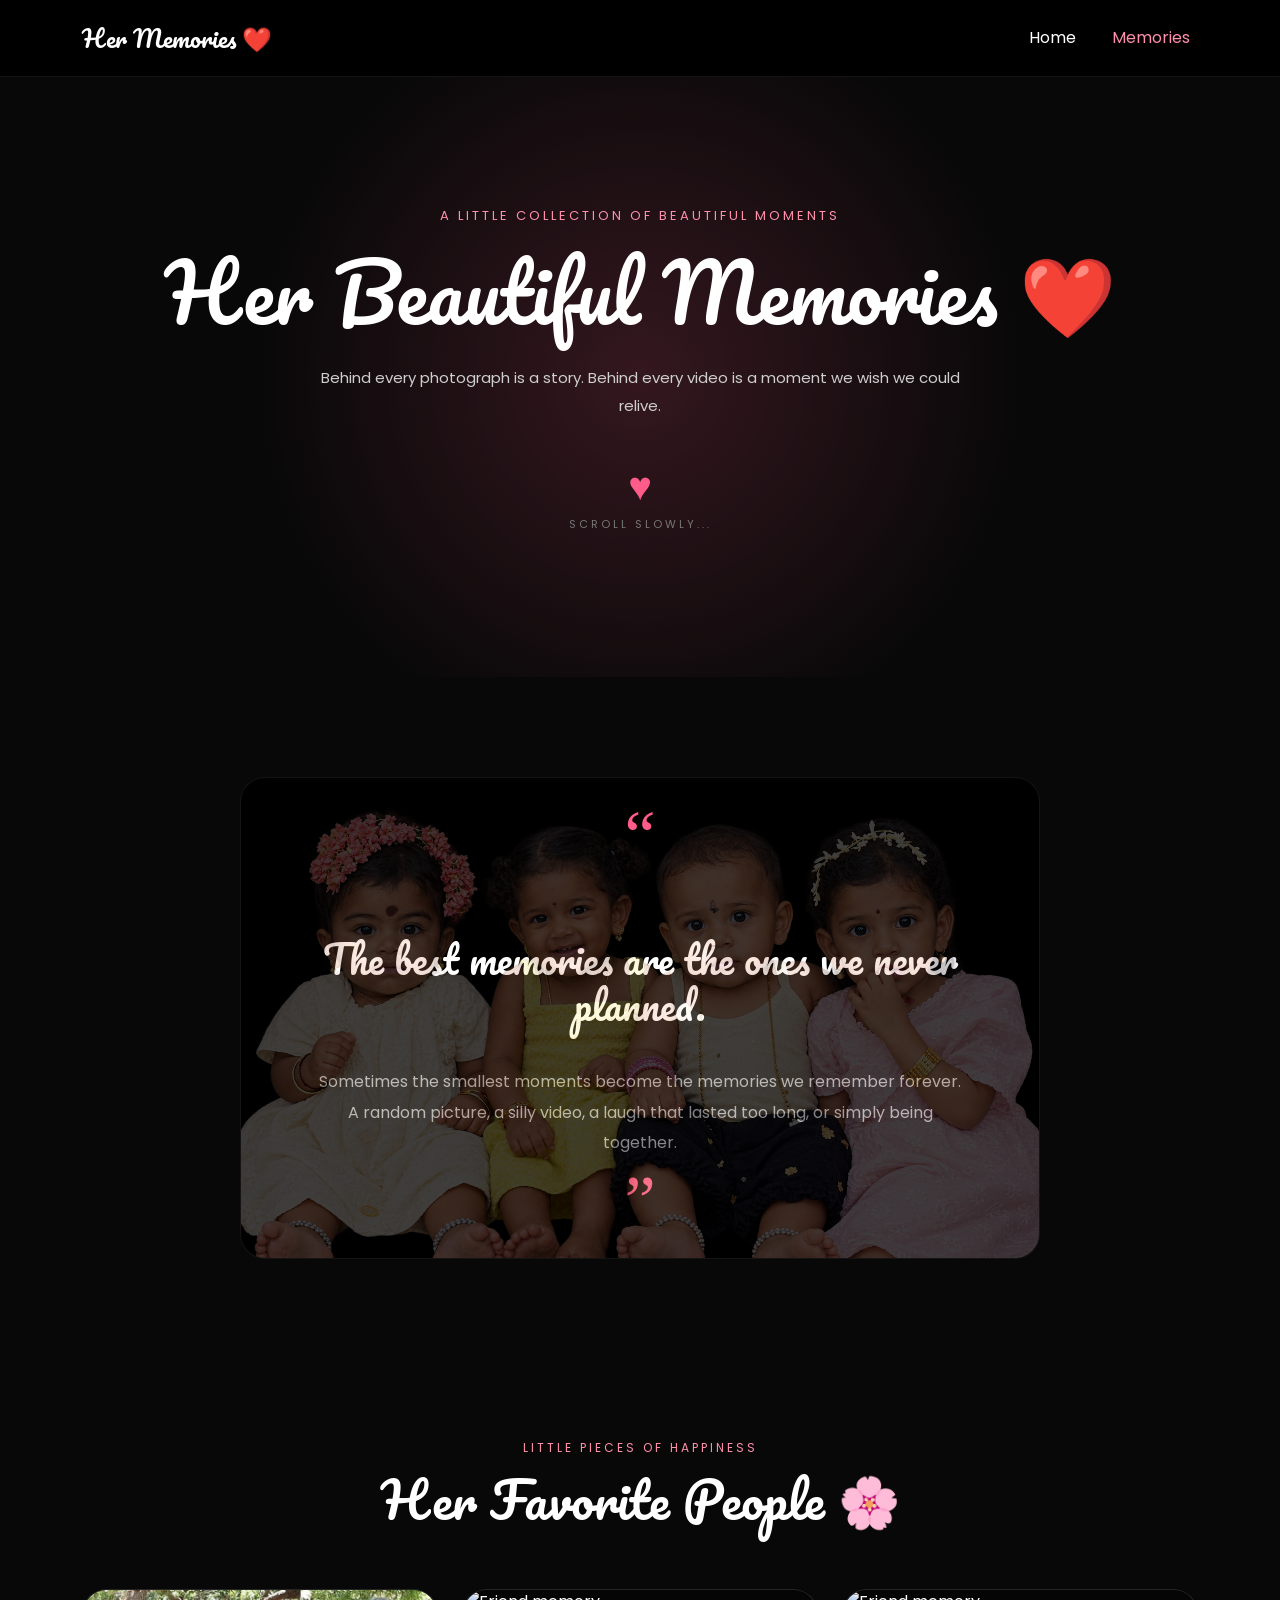
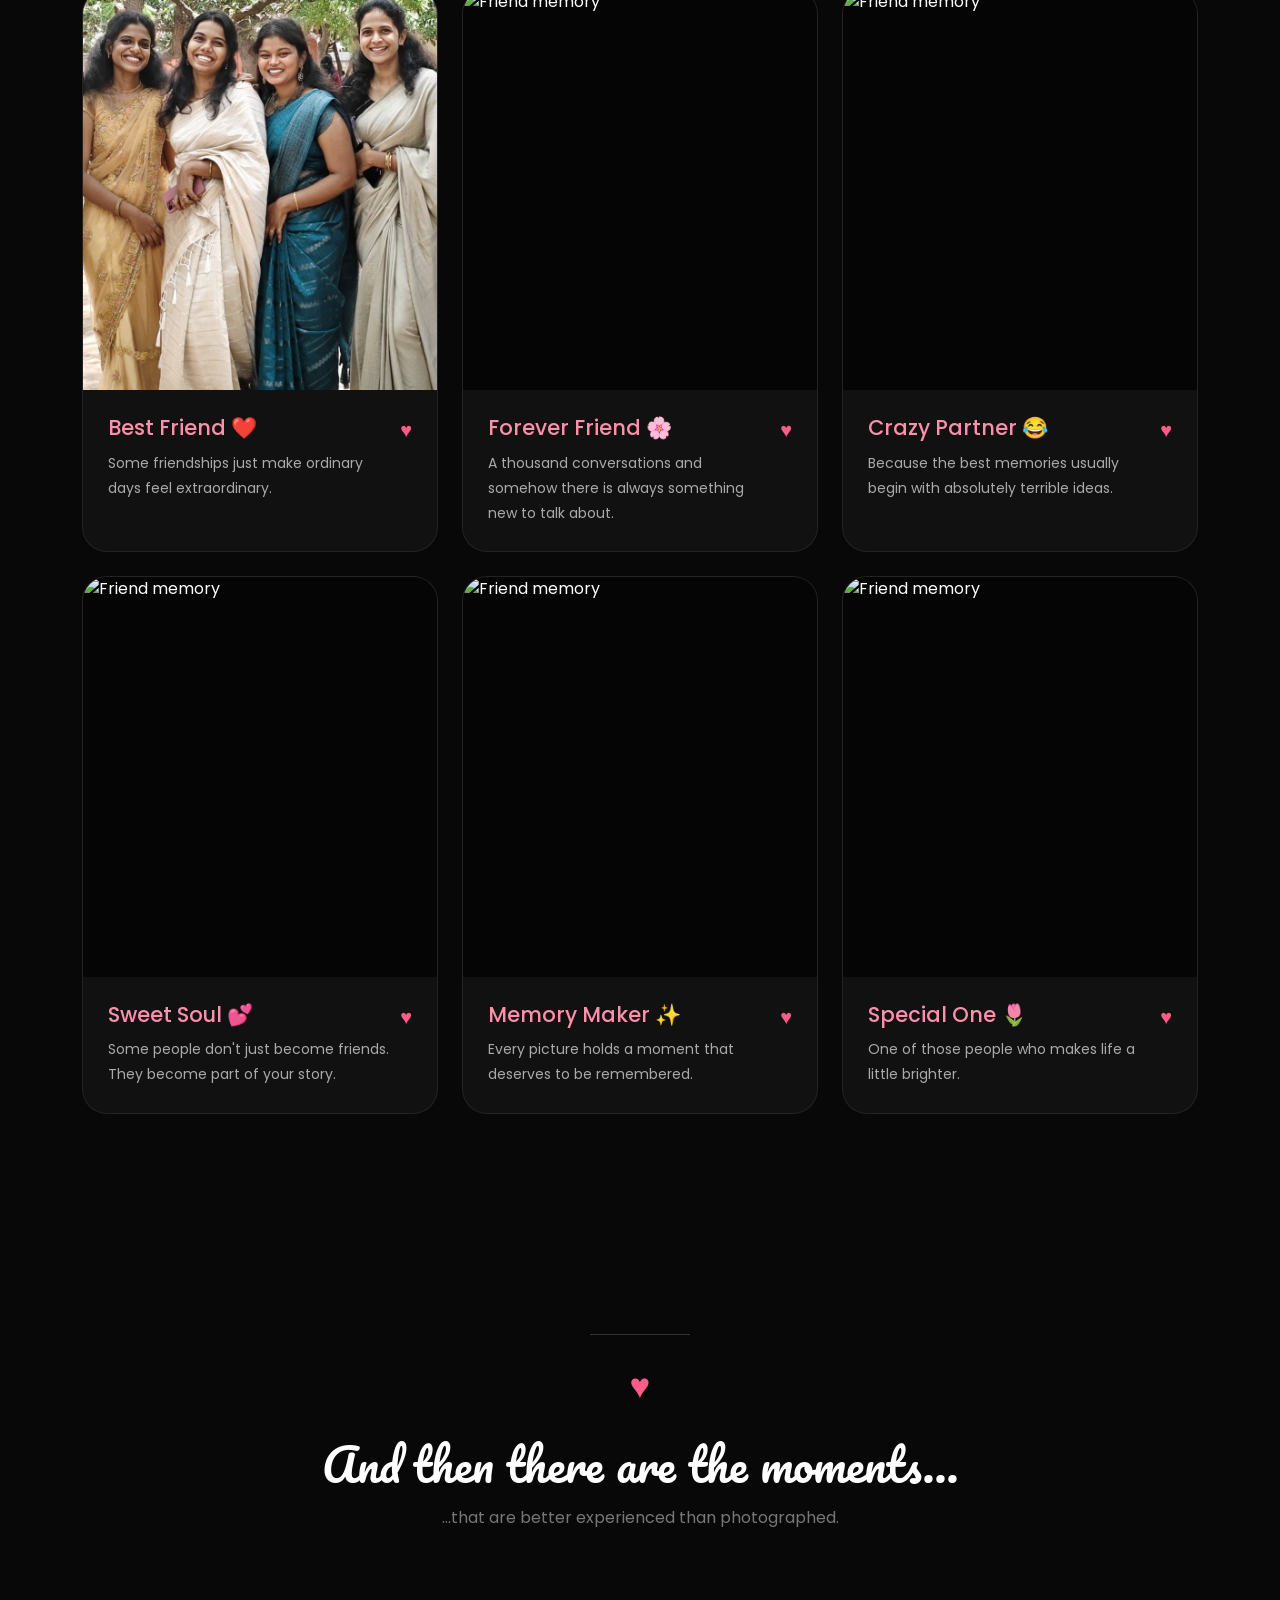
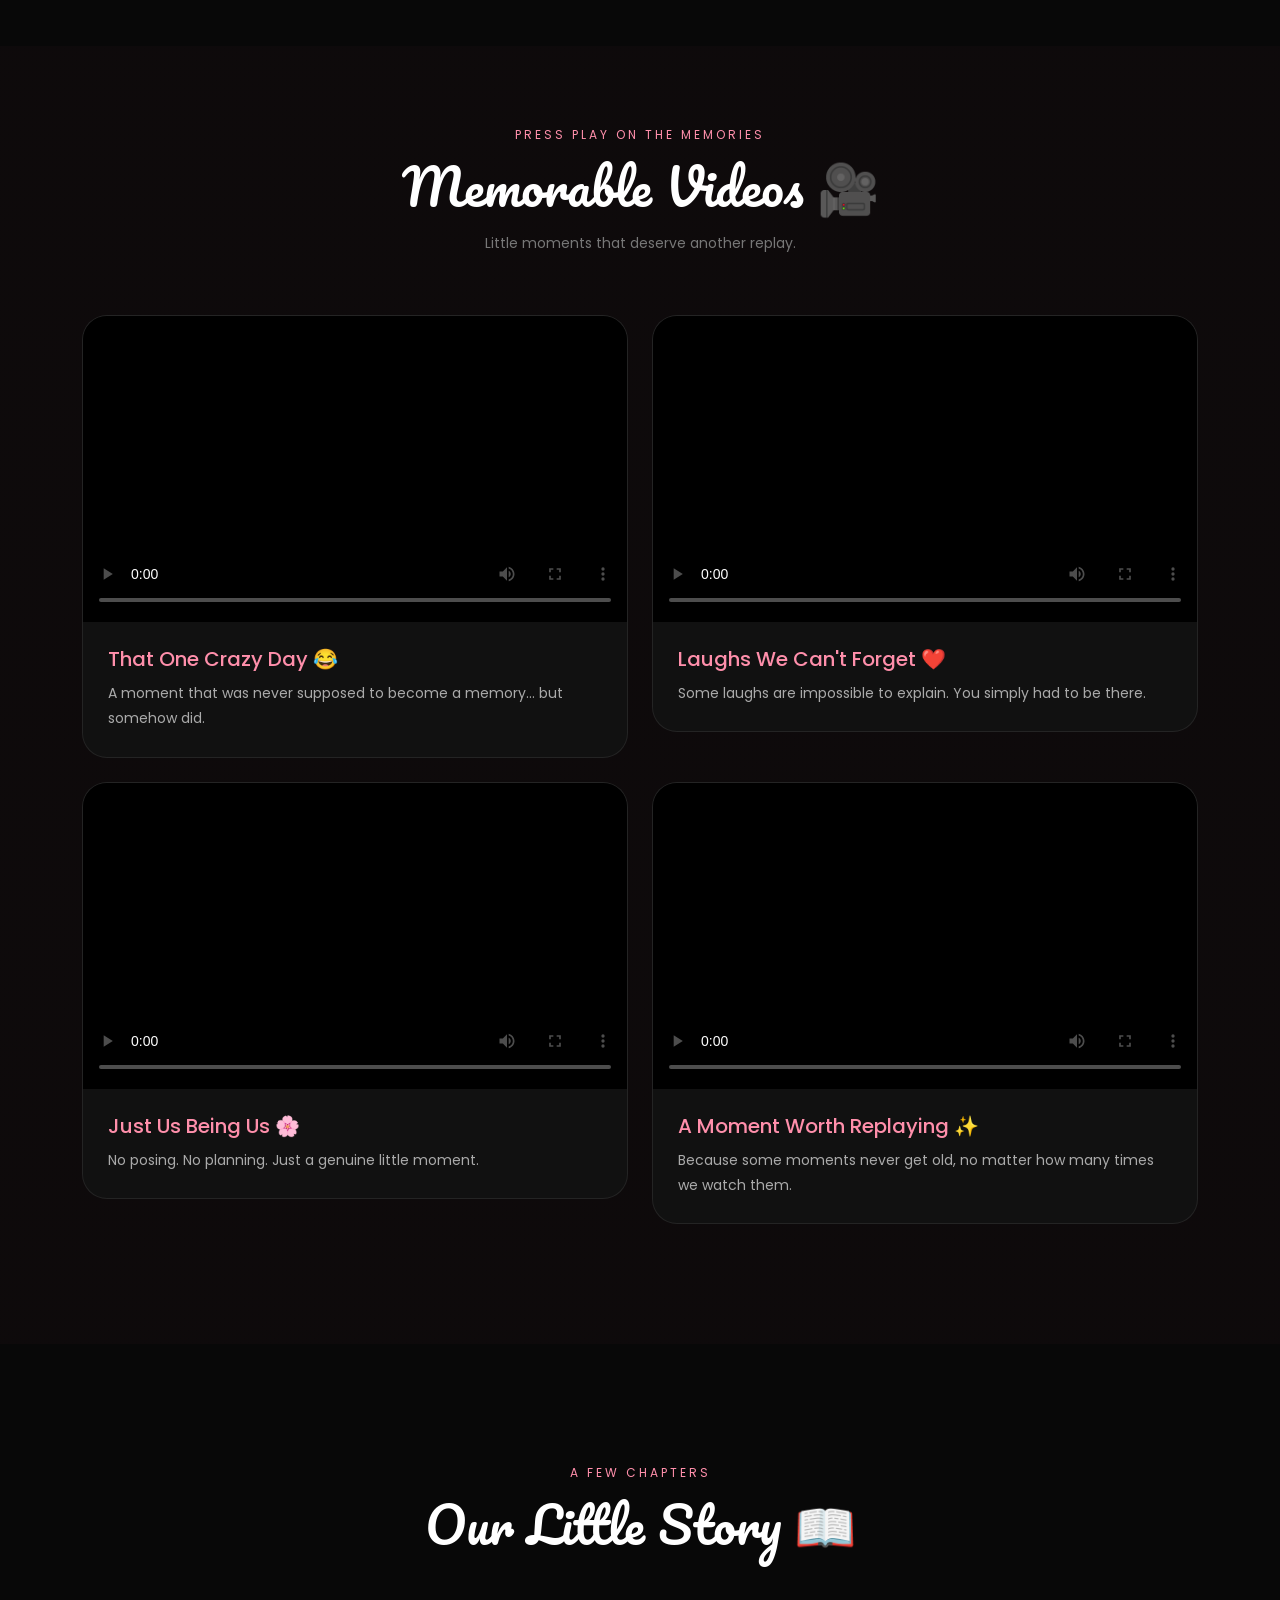
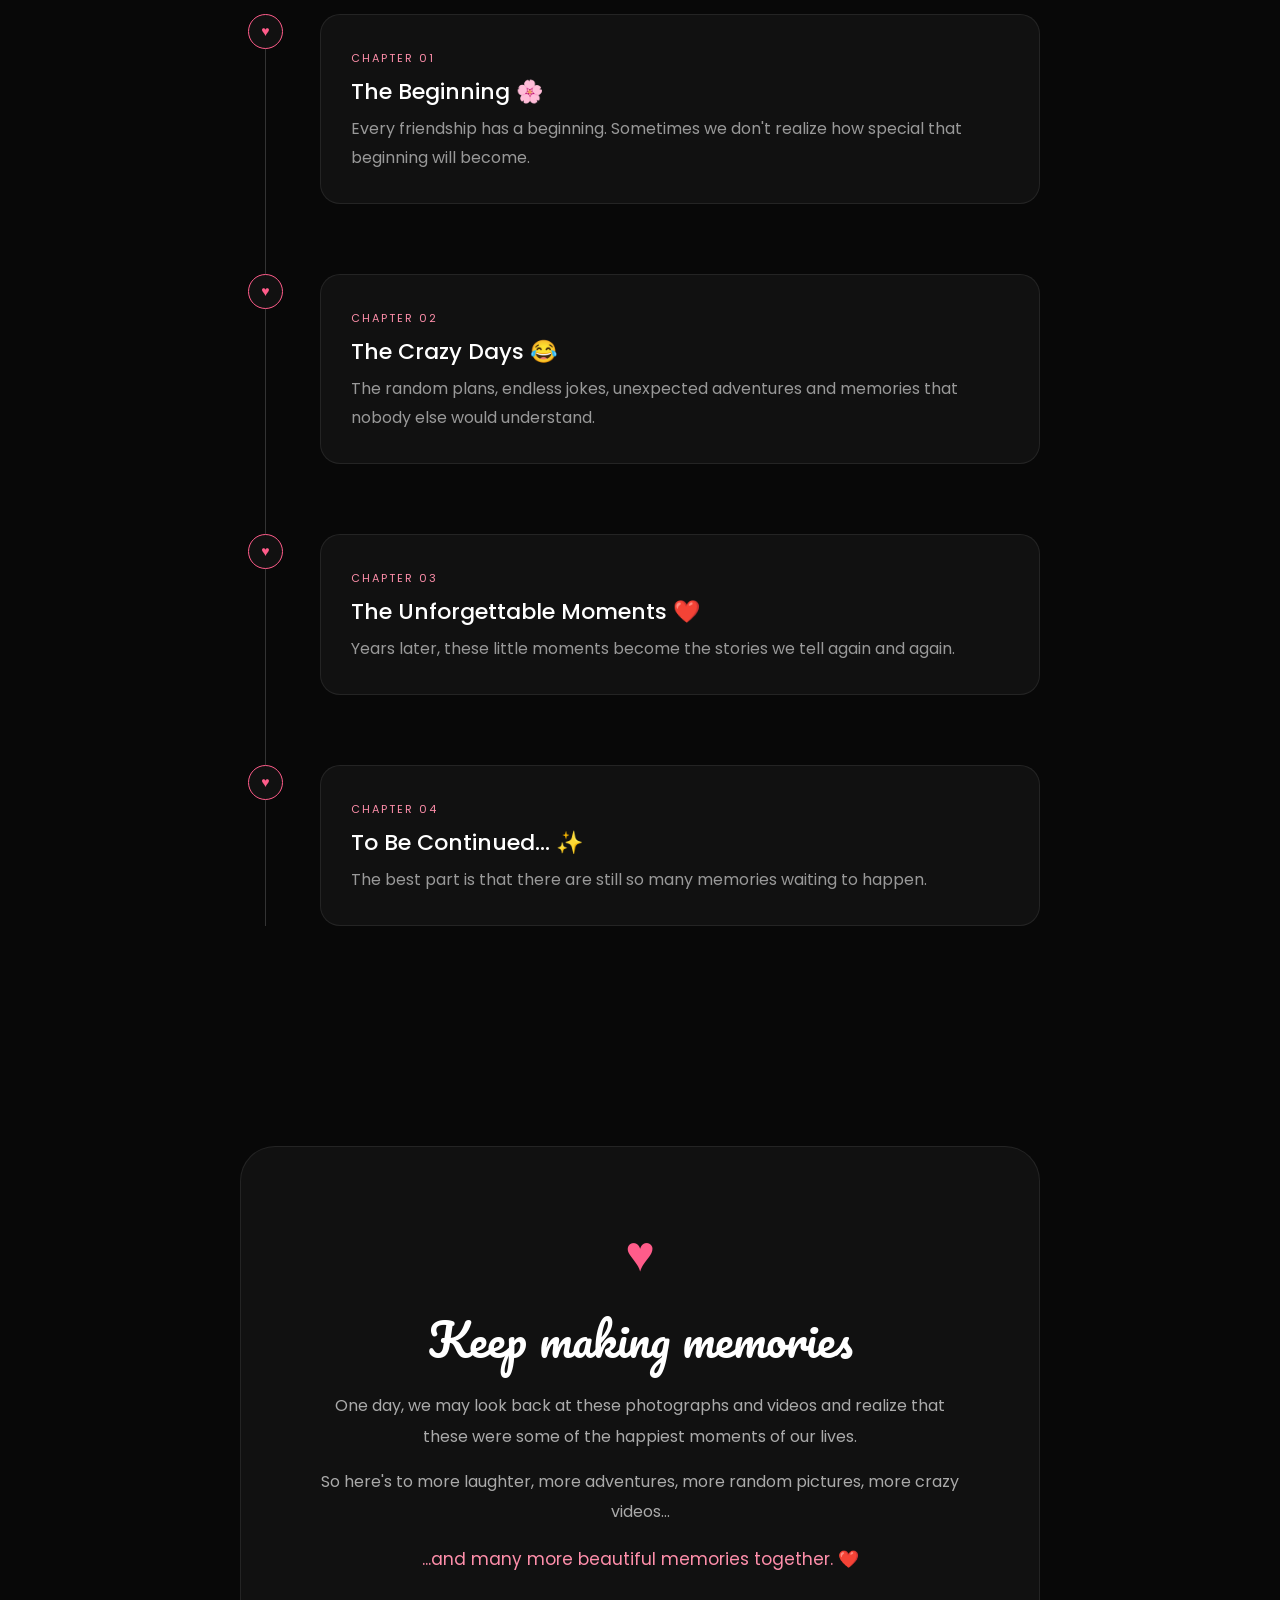
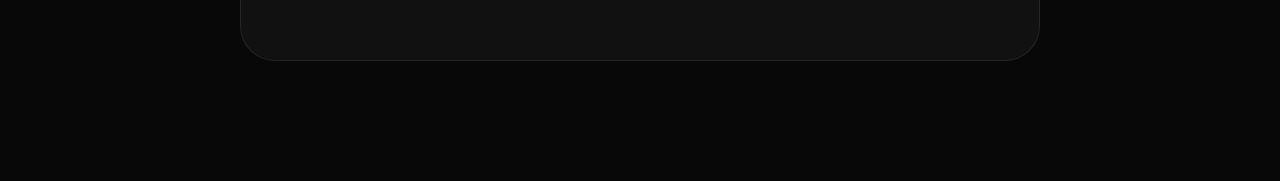
==== friends.html @ 84b42c7e "Initial commit" ====
<!doctype html>
<html lang="en">
  <head>
    <meta charset="UTF-8" />
    <meta name="viewport" content="width=device-width, initial-scale=1.0" />

    <title>Her Memories ❤️</title>

    <!-- Bootstrap -->
    <link
      href="https://cdn.jsdelivr.net/npm/bootstrap@5.3.3/dist/css/bootstrap.min.css"
      rel="stylesheet"
    />

    <!-- Google Fonts -->
    <link
      href="https://fonts.googleapis.com/css2?family=Pacifico&family=Poppins:wght@300;400;500;600&display=swap"
      rel="stylesheet"
    />

    <link rel="stylesheet" href="friends.css" />
  </head>

  <body>

    <!-- ================= NAVBAR ================= -->

    <nav class="navbar navbar-expand-lg navbar-dark custom-navbar">

      <div class="container">

        <a class="navbar-brand" href="index.html">
          Her Memories ❤️
        </a>

        <button
          class="navbar-toggler"
          type="button"
          data-bs-toggle="collapse"
          data-bs-target="#navbarMenu"
        >
          <span class="navbar-toggler-icon"></span>
        </button>

        <div class="collapse navbar-collapse" id="navbarMenu">

          <ul class="navbar-nav ms-auto">

            <li class="nav-item">
              <a class="nav-link" href="index.html">
                Home
              </a>
            </li>

            <li class="nav-item">
              <a class="nav-link active" href="friends.html">
                Memories
              </a>
            </li>

          </ul>

        </div>

      </div>

    </nav>


    <!-- ================= HERO ================= -->

    <section class="memory-hero">

      <div class="container text-center">

        <p class="small-title">
          A little collection of beautiful moments
        </p>

        <h1>
          Her Beautiful Memories ❤️
        </h1>

        <p class="hero-text">
          Behind every photograph is a story.
          Behind every video is a moment we wish we could relive.
        </p>

        <div class="scroll-heart">
          ♥
        </div>

        <p class="scroll-text">
          Scroll slowly...
        </p>

      </div>

    </section>


    <!-- ================= INTRO ================= -->

    <section class="memory-intro">

      <div class="container">

        <div class="intro-box reveal">

          <span class="quote-mark">“</span>

          <h2 style="margin-top: 70px;">
            The best memories are the ones we never planned.
          </h2>

          <p>
            Sometimes the smallest moments become the memories
            we remember forever. A random picture, a silly video,
            a laugh that lasted too long, or simply being together.
          </p>

          <span class="quote-mark quote-end">”</span>

        </div>

      </div>

    </section>


    <!-- ================= PHOTO MEMORIES ================= -->

    <section class="friends-section">

      <div class="container">

        <div class="section-heading reveal">

          <p>Little pieces of happiness</p>

          <h2>
            Her Favorite People 🌸
          </h2>

        </div>


        <div class="row g-4 justify-content-center">


          <!-- PHOTO 1 -->

          <div class="col-12 col-sm-6 col-lg-4">

            <div class="friend-card reveal">

              <div class="image-container">

                <img
                  src="images/WhatsApp Image 2026-09-13 at 6.33.53 PM.jpeg"
                  alt="Friend memory"
                  class="friend-image"
                  loading="lazy"
                />

                <div class="image-overlay">

                  <button
                    class="view-btn"
                    onclick="openImage(
                      'images/friend1.jpg',
                      'A Beautiful Memory ❤️'
                    )"
                  >
                    View Memory
                  </button>

                </div>

              </div>

              <div class="friend-info">

                <h3>Best Friend ❤️</h3>

                <p>
                  Some friendships just make ordinary days
                  feel extraordinary.
                </p>

                <span class="friend-heart">♥</span>

              </div>

            </div>

          </div>


          <!-- PHOTO 2 -->

          <div class="col-12 col-sm-6 col-lg-4">

            <div class="friend-card reveal">

              <div class="image-container">

                <img
                  src="images/friend2.jpg"
                  alt="Friend memory"
                  class="friend-image"
                  loading="lazy"
                />

                <div class="image-overlay">

                  <button
                    class="view-btn"
                    onclick="openImage(
                      'images/friend2.jpg',
                      'Forever Friends 🌸'
                    )"
                  >
                    View Memory
                  </button>

                </div>

              </div>

              <div class="friend-info">

                <h3>Forever Friend 🌸</h3>

                <p>
                  A thousand conversations and somehow
                  there is always something new to talk about.
                </p>

                <span class="friend-heart">♥</span>

              </div>

            </div>

          </div>


          <!-- PHOTO 3 -->

          <div class="col-12 col-sm-6 col-lg-4">

            <div class="friend-card reveal">

              <div class="image-container">

                <img
                  src="images/friend3.jpg"
                  alt="Friend memory"
                  class="friend-image"
                  loading="lazy"
                />

                <div class="image-overlay">

                  <button
                    class="view-btn"
                    onclick="openImage(
                      'images/friend3.jpg',
                      'Crazy Memories 😂'
                    )"
                  >
                    View Memory
                  </button>

                </div>

              </div>

              <div class="friend-info">

                <h3>Crazy Partner 😂</h3>

                <p>
                  Because the best memories usually begin
                  with absolutely terrible ideas.
                </p>

                <span class="friend-heart">♥</span>

              </div>

            </div>

          </div>


          <!-- PHOTO 4 -->

          <div class="col-12 col-sm-6 col-lg-4">

            <div class="friend-card reveal">

              <div class="image-container">

                <img
                  src="images/friend4.jpg"
                  alt="Friend memory"
                  class="friend-image"
                  loading="lazy"
                />

                <div class="image-overlay">

                  <button
                    class="view-btn"
                    onclick="openImage(
                      'images/friend4.jpg',
                      'Sweet Memory 💕'
                    )"
                  >
                    View Memory
                  </button>

                </div>

              </div>

              <div class="friend-info">

                <h3>Sweet Soul 💕</h3>

                <p>
                  Some people don't just become friends.
                  They become part of your story.
                </p>

                <span class="friend-heart">♥</span>

              </div>

            </div>

          </div>


          <!-- PHOTO 5 -->

          <div class="col-12 col-sm-6 col-lg-4">

            <div class="friend-card reveal">

              <div class="image-container">

                <img
                  src="images/friend5.jpg"
                  alt="Friend memory"
                  class="friend-image"
                  loading="lazy"
                />

                <div class="image-overlay">

                  <button
                    class="view-btn"
                    onclick="openImage(
                      'images/friend5.jpg',
                      'Beautiful Moment ✨'
                    )"
                  >
                    View Memory
                  </button>

                </div>

              </div>

              <div class="friend-info">

                <h3>Memory Maker ✨</h3>

                <p>
                  Every picture holds a moment that deserves
                  to be remembered.
                </p>

                <span class="friend-heart">♥</span>

              </div>

            </div>

          </div>


          <!-- PHOTO 6 -->

          <div class="col-12 col-sm-6 col-lg-4">

            <div class="friend-card reveal">

              <div class="image-container">

                <img
                  src="images/friend6.jpg"
                  alt="Friend memory"
                  class="friend-image"
                  loading="lazy"
                />

                <div class="image-overlay">

                  <button
                    class="view-btn"
                    onclick="openImage(
                      'images/friend6.jpg',
                      'Special Memory 🌷'
                    )"
                  >
                    View Memory
                  </button>

                </div>

              </div>

              <div class="friend-info">

                <h3>Special One 🌷</h3>

                <p>
                  One of those people who makes life
                  a little brighter.
                </p>

                <span class="friend-heart">♥</span>

              </div>

            </div>

          </div>

        </div>

      </div>

    </section>


    <!-- ================= MEMORY DIVIDER ================= -->

    <section class="memory-divider">

      <div class="container text-center reveal">

        <div class="divider-line"></div>

        <div class="divider-heart">
          ♥
        </div>

        <h2>
          And then there are the moments...
        </h2>

        <p>
          ...that are better experienced than photographed.
        </p>

      </div>

    </section>


    <!-- ================= VIDEOS ================= -->

    <section class="videos-section">

      <div class="container">

        <div class="section-heading reveal">

          <p>Press play on the memories</p>

          <h2>
            Memorable Videos 🎥
          </h2>

          <span>
            Little moments that deserve another replay.
          </span>

        </div>


        <div class="row g-4">


          <!-- VIDEO 1 -->

          <div class="col-12 col-md-6">

            <div class="video-card reveal">

              <div class="video-wrapper">

                <video
                  class="memory-video"
                  controls
                  preload="none"
                  playsinline
                  poster="images/friend1.jpg"
                >
                  <source
                    src="videos/memory1.mp4"
                    type="video/mp4"
                  >

                  Your browser does not support video.
                </video>

              </div>

              <div class="video-info">

                <h3>
                  That One Crazy Day 😂
                </h3>

                <p>
                  A moment that was never supposed to become
                  a memory... but somehow did.
                </p>

              </div>

            </div>

          </div>


          <!-- VIDEO 2 -->

          <div class="col-12 col-md-6">

            <div class="video-card reveal">

              <div class="video-wrapper">

                <video
                  class="memory-video"
                  controls
                  preload="none"
                  playsinline
                  poster="images/friend2.jpg"
                >
                  <source
                    src="videos/memory2.mp4"
                    type="video/mp4"
                  >

                  Your browser does not support video.
                </video>

              </div>

              <div class="video-info">

                <h3>
                  Laughs We Can't Forget ❤️
                </h3>

                <p>
                  Some laughs are impossible to explain.
                  You simply had to be there.
                </p>

              </div>

            </div>

          </div>


          <!-- VIDEO 3 -->

          <div class="col-12 col-md-6">

            <div class="video-card reveal">

              <div class="video-wrapper">

                <video
                  class="memory-video"
                  controls
                  preload="none"
                  playsinline
                  poster="images/friend3.jpg"
                >
                  <source
                    src="videos/memory3.mp4"
                    type="video/mp4"
                  >

                  Your browser does not support video.
                </video>

              </div>

              <div class="video-info">

                <h3>
                  Just Us Being Us 🌸
                </h3>

                <p>
                  No posing. No planning.
                  Just a genuine little moment.
                </p>

              </div>

            </div>

          </div>


          <!-- VIDEO 4 -->

          <div class="col-12 col-md-6">

            <div class="video-card reveal">

              <div class="video-wrapper">

                <video
                  class="memory-video"
                  controls
                  preload="none"
                  playsinline
                  poster="images/friend4.jpg"
                >
                  <source
                    src="videos/memory4.mp4"
                    type="video/mp4"
                  >

                  Your browser does not support video.
                </video>

              </div>

              <div class="video-info">

                <h3>
                  A Moment Worth Replaying ✨
                </h3>

                <p>
                  Because some moments never get old,
                  no matter how many times we watch them.
                </p>

              </div>

            </div>

          </div>

        </div>

      </div>

    </section>


    <!-- ================= TIMELINE ================= -->

    <section class="timeline-section">

      <div class="container">

        <div class="section-heading reveal">

          <p>A few chapters</p>

          <h2>
            Our Little Story 📖
          </h2>

        </div>


        <div class="timeline">


          <div class="timeline-item reveal">

            <div class="timeline-dot">
              ♥
            </div>

            <div class="timeline-content">

              <span>
                Chapter 01
              </span>

              <h3>
                The Beginning 🌸
              </h3>

              <p>
                Every friendship has a beginning.
                Sometimes we don't realize how special
                that beginning will become.
              </p>

            </div>

          </div>


          <div class="timeline-item reveal">

            <div class="timeline-dot">
              ♥
            </div>

            <div class="timeline-content">

              <span>
                Chapter 02
              </span>

              <h3>
                The Crazy Days 😂
              </h3>

              <p>
                The random plans, endless jokes,
                unexpected adventures and memories
                that nobody else would understand.
              </p>

            </div>

          </div>


          <div class="timeline-item reveal">

            <div class="timeline-dot">
              ♥
            </div>

            <div class="timeline-content">

              <span>
                Chapter 03
              </span>

              <h3>
                The Unforgettable Moments ❤️
              </h3>

              <p>
                Years later, these little moments
                become the stories we tell again and again.
              </p>

            </div>

          </div>


          <div class="timeline-item reveal">

            <div class="timeline-dot">
              ♥
            </div>

            <div class="timeline-content">

              <span>
                Chapter 04
              </span>

              <h3>
                To Be Continued... ✨
              </h3>

              <p>
                The best part is that there are still
                so many memories waiting to happen.
              </p>

            </div>

          </div>

        </div>

      </div>

    </section>


    <!-- ================= FINAL MESSAGE ================= -->

    <section class="friend-message">

      <div class="container text-center">

        <div class="message-box reveal">

          <div class="big-heart">
            ♥
          </div>

          <h2>
            Keep making memories
          </h2>

          <p>
            One day, we may look back at these photographs
            and videos and realize that these were some of
            the happiest moments of our lives.
          </p>

          <p>
            So here's to more laughter,
            more adventures, more random pictures,
            more crazy videos...
          </p>

          <p class="last-line">
            ...and many more beautiful memories together. ❤️
          </p>

        </div>

      </div>

    </section>


    <!-- ================= IMAGE MODAL ================= -->

    <div
      class="modal fade"
      id="photoModal"
      tabindex="-1"
    >

      <div class="modal-dialog modal-dialog-centered modal-lg">

        <div class="modal-content">

          <div class="modal-header">

            <h5
              class="modal-title"
              id="modalTitle"
            >
              Memory ❤️
            </h5>

            <button
              type="button"
              class="btn-close"
              data-bs-dismiss="modal"
            ></button>

          </div>

          <div class="modal-body text-center">

            <img
              id="modalImage"
              src=""
              alt="Memory"
              class="modal-image"
            />

          </div>

        </div>

      </div>

    </div>


    <!-- Bootstrap JS -->

    <script
      src="https://cdn.jsdelivr.net/npm/bootstrap@5.3.3/dist/js/bootstrap.bundle.min.js"
    ></script>

    <script src="friends.js"></script>

  </body>
</html>
---- friends.css ----
/* =========================
   RESET
   ========================= */

* {
  margin: 0;
  padding: 0;
  box-sizing: border-box;
}

html {
  scroll-behavior: smooth;
}

body {
  background: #080808;
  color: white;
  font-family: "Poppins", sans-serif;
  overflow-x: hidden;
}


/* =========================
   NAVBAR
   ========================= */

.custom-navbar {
  background: rgba(0, 0, 0, 0.96);
  border-bottom: 1px solid rgba(255, 255, 255, 0.08);
  padding: 15px 0;

  position: relative;
  z-index: 100;
}

.navbar-brand {
  font-family: "Pacifico", cursive;
  font-size: 24px;
  color: white !important;
}

.nav-link {
  color: white !important;
  margin-left: 20px;
  transition: 0.3s;
}

.nav-link:hover,
.nav-link.active {
  color: #ff8fab !important;
}


/* =========================
   HERO
   ========================= */

.memory-hero {
  min-height: 600px;

  display: flex;
  align-items: center;
  justify-content: center;

  padding: 100px 20px;

  background:
    radial-gradient(
      circle at center,
      rgba(255, 92, 138, 0.18),
      transparent 55%
    );
}

.small-title {
  color: #ff8fab;
  letter-spacing: 3px;
  text-transform: uppercase;
  font-size: 13px;
  margin-bottom: 20px;
}

.memory-hero h1 {
  font-family: "Pacifico", cursive;
  font-size: clamp(42px, 7vw, 78px);
  margin-bottom: 25px;
}

.hero-text {
  max-width: 650px;
  margin: auto;

  color: #cfcfcf;

  line-height: 1.9;
  font-size: 15px;
}

.scroll-heart {
  color: #ff5c8a;
  font-size: 40px;

  margin-top: 35px;

  animation: heartbeat 1.5s infinite;
}

.scroll-text {
  color: #777;
  font-size: 11px;
  letter-spacing: 3px;
  text-transform: uppercase;
}


@keyframes heartbeat {

  0% {
    transform: scale(1);
  }

  50% {
    transform: scale(1.2);
  }

  100% {
    transform: scale(1);
  }

}


/* =========================
   INTRO
   ========================= */

.memory-intro {
  padding: 100px 20px;
}

.intro-box {
  max-width: 800px;
  margin: auto;

  text-align: center;

  padding: 60px 40px;

  background: #101010;

  border-radius: 30px;

  border: 1px solid rgba(255, 255, 255, 0.08);
}

.quote-mark {
  font-family: Georgia, serif;
  font-size: 70px;
  color: #ff5c8a;
  line-height: 0.5;
}

.intro-box h2 {
  
  font-family: "Pacifico", cursive;

  font-size: clamp(25px, 4vw, 38px);

  margin: 40px 0;
}

.intro-box p {
  color: #aaa;

  line-height: 1.9;

  max-width: 650px;

  margin: auto;
}

.quote-end {
  display: block;
  margin-top: 25px;
}


/* =========================
   SECTION HEADING
   ========================= */

.section-heading {
  text-align: center;

  margin-bottom: 60px;
}

.section-heading p {
  color: #ff8fab;

  font-size: 12px;

  text-transform: uppercase;

  letter-spacing: 3px;

  margin-bottom: 12px;
}

.section-heading h2 {
  font-family: "Pacifico", cursive;

  font-size: clamp(30px, 5vw, 50px);

  margin-bottom: 15px;
}

.section-heading span {
  color: #777;

  font-size: 14px;
}


/* =========================
   FRIEND SECTION
   ========================= */

.friends-section {
  padding: 80px 0 120px;
}


/* =========================
   FRIEND CARD
   ========================= */

.friend-card {
  background: #111;

  border: 1px solid rgba(255, 255, 255, 0.08);

  border-radius: 25px;

  overflow: hidden;

  height: 100%;

  transition:
    transform 0.5s ease,
    box-shadow 0.5s ease;
}

.friend-card:hover {
  transform: translateY(-10px);

  box-shadow:
    0 20px 60px rgba(255, 92, 138, 0.18);
}


/* =========================
   IMAGE
   ========================= */

.image-container {
  position: relative;

  width: 100%;

  height: 400px;

  overflow: hidden;

  background: #050505;
}

.friend-image {
  width: 100%;
  height: 100%;

  object-fit: cover;

  display: block;

  transition: transform 0.8s ease;
}

.friend-card:hover .friend-image {
  transform: scale(1.06);
}


/* =========================
   IMAGE OVERLAY
   ========================= */

.image-overlay {
  position: absolute;

  inset: 0;

  background: rgba(0, 0, 0, 0.5);

  display: flex;

  align-items: center;
  justify-content: center;

  opacity: 0;

  transition: 0.4s;
}

.friend-card:hover .image-overlay {
  opacity: 1;
}

.view-btn {
  border: 1px solid white;

  background: rgba(255, 255, 255, 0.08);

  color: white;

  padding: 11px 24px;

  border-radius: 30px;

  backdrop-filter: blur(5px);

  transition: 0.3s;
}

.view-btn:hover {
  background: white;

  color: black;
}


/* =========================
   FRIEND INFO
   ========================= */

.friend-info {
  position: relative;

  padding: 25px;
}

.friend-info h3 {
  color: #ff8fab;

  font-size: 21px;

  margin-bottom: 10px;
}

.friend-info p {
  color: #aaa;

  font-size: 14px;

  line-height: 1.8;

  margin: 0;

  padding-right: 20px;
}

.friend-heart {
  position: absolute;

  right: 25px;
  top: 25px;

  color: #ff5c8a;

  font-size: 20px;
}


/* =========================
   SCROLL REVEAL
   ========================= */

.reveal {
  opacity: 0;

  transform: translateY(70px);

  transition:
    opacity 1s ease,
    transform 1s ease;
}

.reveal.show {
  opacity: 1;

  transform: translateY(0);
}


/* =========================
   MEMORY DIVIDER
   ========================= */

.memory-divider {
  padding: 100px 20px;
}

.divider-line {
  width: 100px;

  height: 1px;

  background: #333;

  margin: auto;
}

.divider-heart {
  color: #ff5c8a;

  font-size: 35px;

  margin: 25px 0;
}

.memory-divider h2 {
  font-family: "Pacifico", cursive;

  font-size: clamp(28px, 5vw, 45px);
}

.memory-divider p {
  color: #777;

  margin-top: 15px;
}


/* =========================
   VIDEO SECTION
   ========================= */

.videos-section {
  padding: 80px 0 120px;

  background:
    linear-gradient(
      rgba(255, 92, 138, 0.025),
      rgba(255, 92, 138, 0.025)
    );
}

.video-card {
  background: #111;

  border-radius: 25px;

  overflow: hidden;

  border: 1px solid rgba(255, 255, 255, 0.08);

  transition: 0.5s;
}

.video-card:hover {
  transform: translateY(-8px);

  box-shadow:
    0 20px 60px rgba(255, 92, 138, 0.15);
}

.video-wrapper {
  position: relative;

  width: 100%;

  background: #000;

  overflow: hidden;
}

.memory-video {
  display: block;

  width: 100%;

  aspect-ratio: 16 / 9;

  object-fit: cover;

  background: black;
}

.video-info {
  padding: 25px;
}

.video-info h3 {
  color: #ff8fab;

  font-size: 20px;

  margin-bottom: 10px;
}

.video-info p {
  color: #aaa;

  font-size: 14px;

  line-height: 1.8;

  margin: 0;
}


/* =========================
   TIMELINE
   ========================= */

.timeline-section {
  padding: 120px 20px;
}

.timeline {
  max-width: 800px;

  margin: auto;

  position: relative;
}

.timeline::before {
  content: "";

  position: absolute;

  left: 25px;

  top: 0;
  bottom: 0;

  width: 1px;

  background: #333;
}

.timeline-item {
  position: relative;

  padding-left: 80px;

  margin-bottom: 70px;
}

.timeline-dot {
  position: absolute;

  left: 8px;

  top: 0;

  width: 35px;
  height: 35px;

  border-radius: 50%;

  background: #111;

  border: 1px solid #ff5c8a;

  color: #ff5c8a;

  display: flex;

  align-items: center;
  justify-content: center;

  font-size: 14px;
}

.timeline-content {
  background: #111;

  padding: 30px;

  border-radius: 20px;

  border: 1px solid rgba(255, 255, 255, 0.08);
}

.timeline-content span {
  color: #ff8fab;

  font-size: 11px;

  text-transform: uppercase;

  letter-spacing: 2px;
}

.timeline-content h3 {
  margin: 10px 0;

  font-size: 22px;
}

.timeline-content p {
  color: #999;

  line-height: 1.8;

  margin: 0;
}


/* =========================
   FINAL MESSAGE
   ========================= */

.friend-message {
  padding: 30px 20px 120px;
}

.message-box {
  max-width: 800px;

  margin: auto;

  padding: 70px 40px;

  border-radius: 35px;

  background: #111;

  border: 1px solid rgba(255, 255, 255, 0.08);
}

.big-heart {
  color: #ff5c8a;

  font-size: 50px;

  margin-bottom: 20px;

  animation: heartbeat 1.5s infinite;
}

.message-box h2 {
  font-family: "Pacifico", cursive;

  font-size: clamp(30px, 5vw, 45px);

  margin-bottom: 25px;
}

.message-box p {
  color: #aaa;

  line-height: 1.9;

  max-width: 650px;

  margin: 15px auto;
}

.last-line {
  color: #ff8fab !important;

  font-size: 17px;
}


/* =========================
   MODAL
   ========================= */

.modal-content {
  background: #111;

  color: white;

  border-radius: 20px;

  overflow: hidden;
}

.modal-header {
  border-bottom: 1px solid #333;
}

.modal-title {
  color: #ff8fab;
}

.modal-image {
  max-width: 100%;

  max-height: 75vh;

  object-fit: contain;

  border-radius: 10px;
}


/* =========================
   TABLET
   ========================= */

@media (max-width: 900px) {

  .memory-hero {
    min-height: 500px;
  }

  .image-container {
    height: 310px;
  }

}


/* =========================
   MOBILE
   ========================= */

@media (max-width: 600px) {

  .custom-navbar {
    padding: 10px 15px;
  }

  .navbar-brand {
    font-size: 20px;
  }

  .nav-link {
    margin-left: 0;

    padding: 10px 0;
  }

  .memory-hero {
    min-height: 500px;

    padding: 70px 20px;
  }

  .memory-hero h1 {
    font-size: 42px;
  }

  .hero-text {
    font-size: 14px;
  }

  .memory-intro {
    padding: 60px 20px;
  }

  .intro-box {
    padding: 45px 25px;
  }

  .friends-section {
    padding: 60px 15px 90px;
  }

  .image-container {
    height: 330px;
  }

  .memory-divider {
    padding: 70px 20px;
  }

  .videos-section {
    padding: 70px 15px 90px;
  }

  .video-info {
    padding: 20px;
  }

  .timeline-section {
    padding: 80px 20px;
  }

  .timeline-item {
    padding-left: 65px;
  }

  .message-box {
    padding: 50px 25px;
  }

}


/* =========================
   SMALL MOBILE
   ========================= */

@media (max-width: 400px) {

  .memory-hero h1 {
    font-size: 35px;
  }

  .image-container {
    height: 280px;
  }

  .friend-info {
    padding: 20px;
  }

  .friend-info h3 {
    font-size: 19px;
  }

  .intro-box h2 {
    font-size: 25px;
  }

  .timeline-item {
    padding-left: 55px;
  }

}

.intro-box{
  position: relative;
  background-color: black;
  padding: 40px;
  border-radius: 25px;
  box-sizing: border-box;
  overflow: hidden;

}
.intro-box::before{
  content: "";
  position: absolute;
  inset: 0;

  background-image: url("images/frie.png");
  background-repeat: no-repeat;
  background-position: center;
  background-size: 100% auto;
  
  opacity: 0.25;
  z-index: 1;
  transform: rotate(0deg);

}
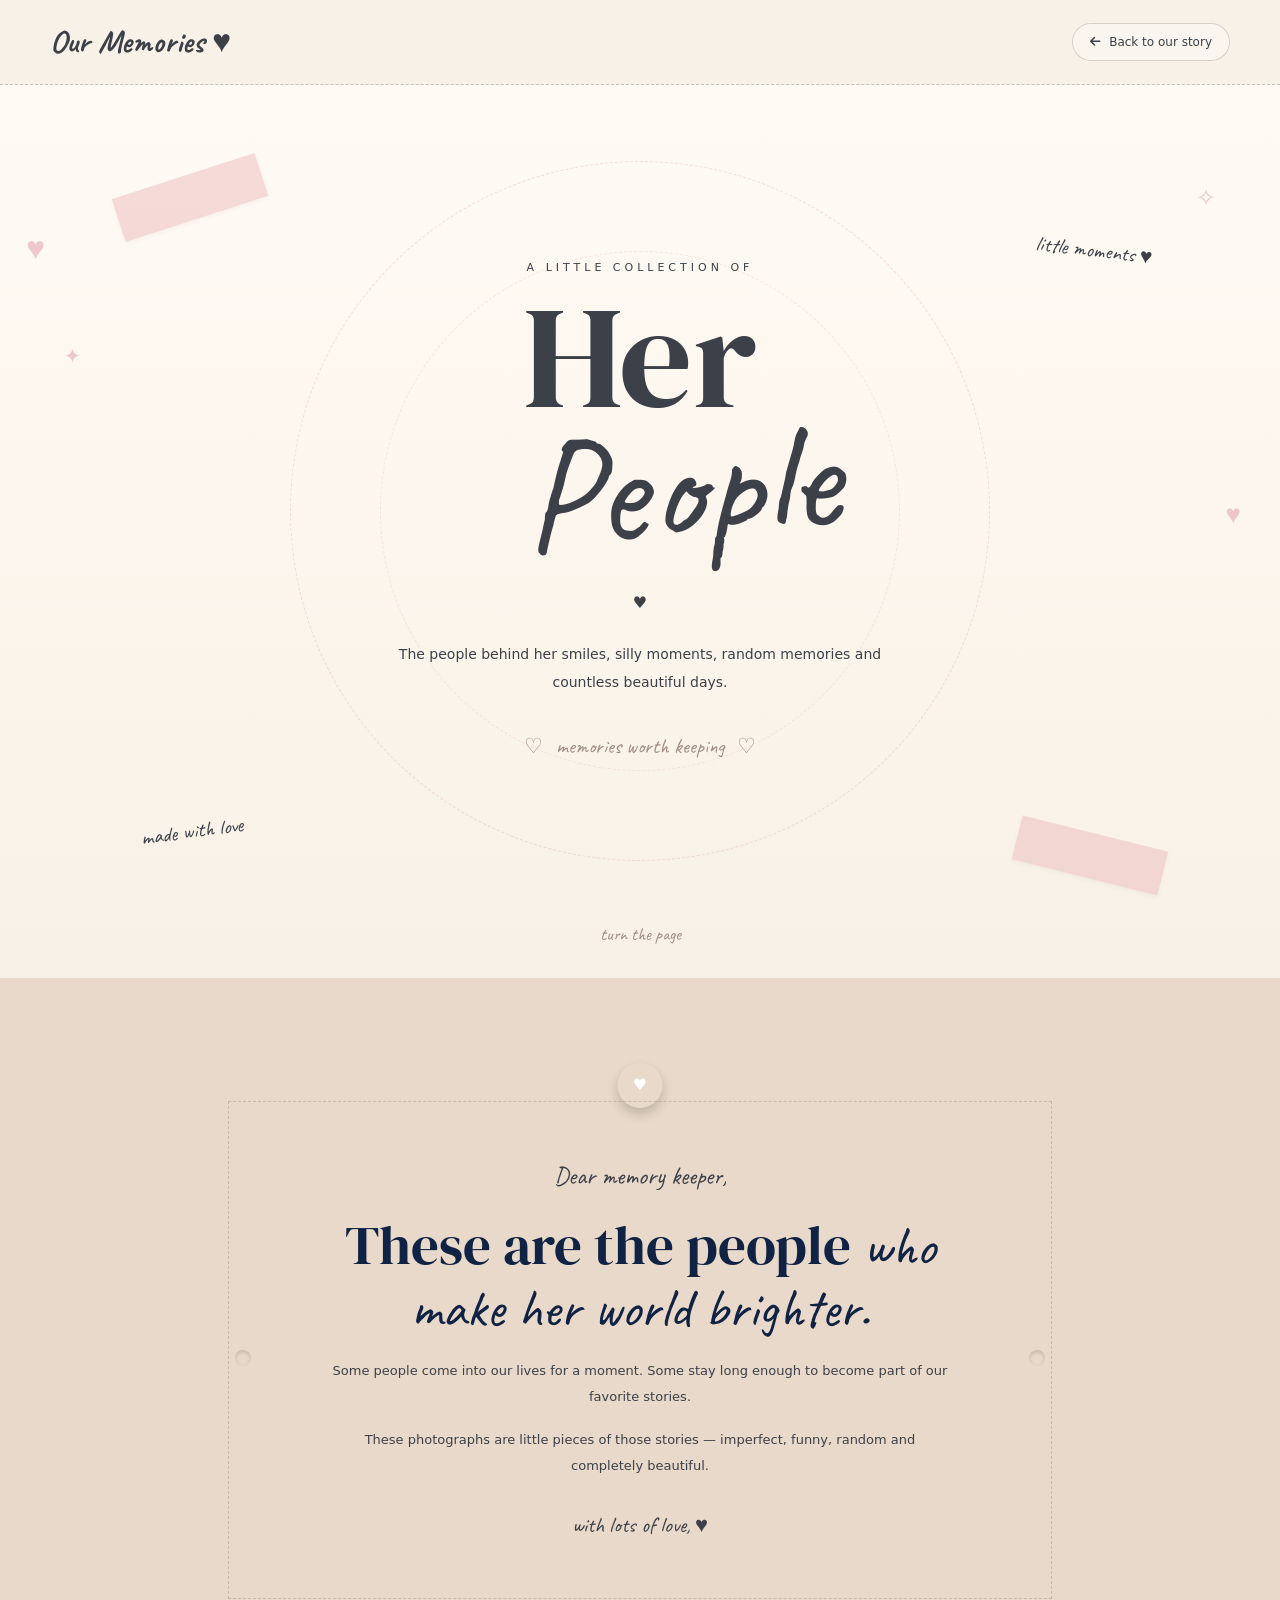
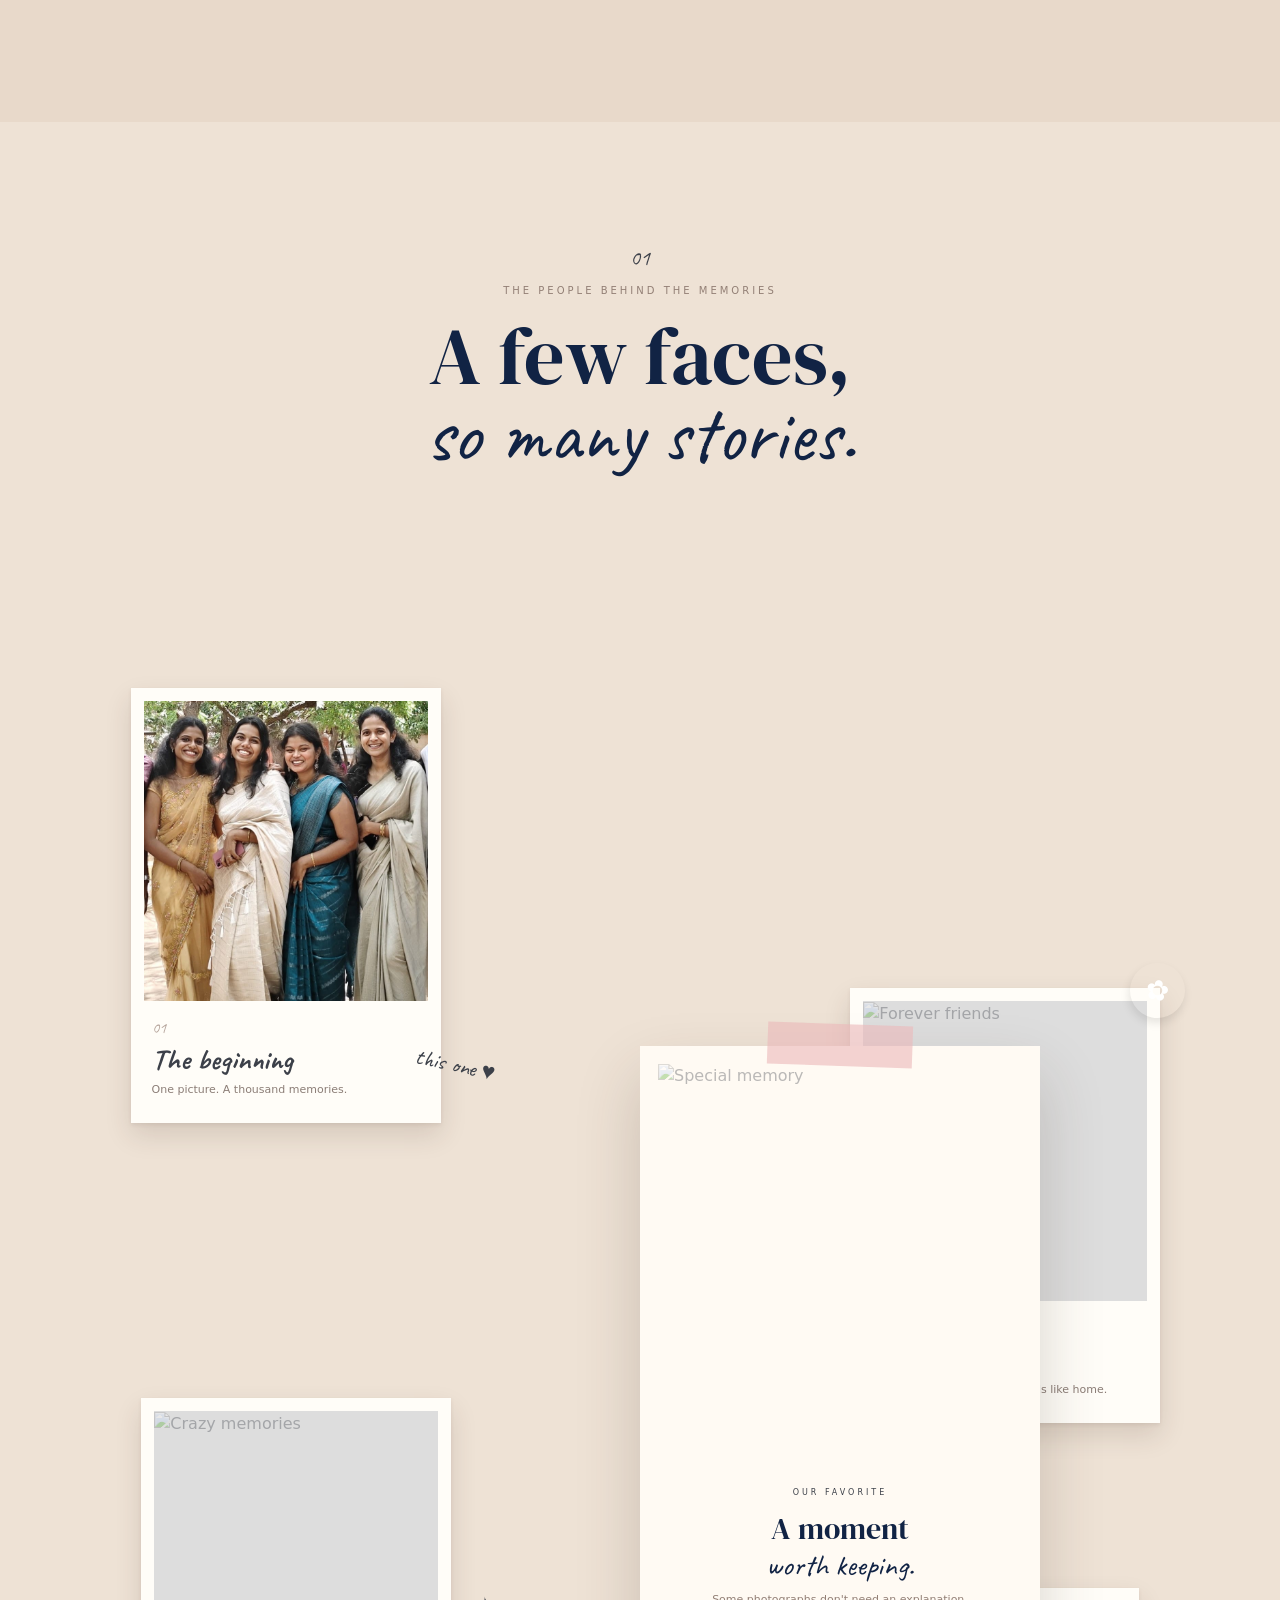
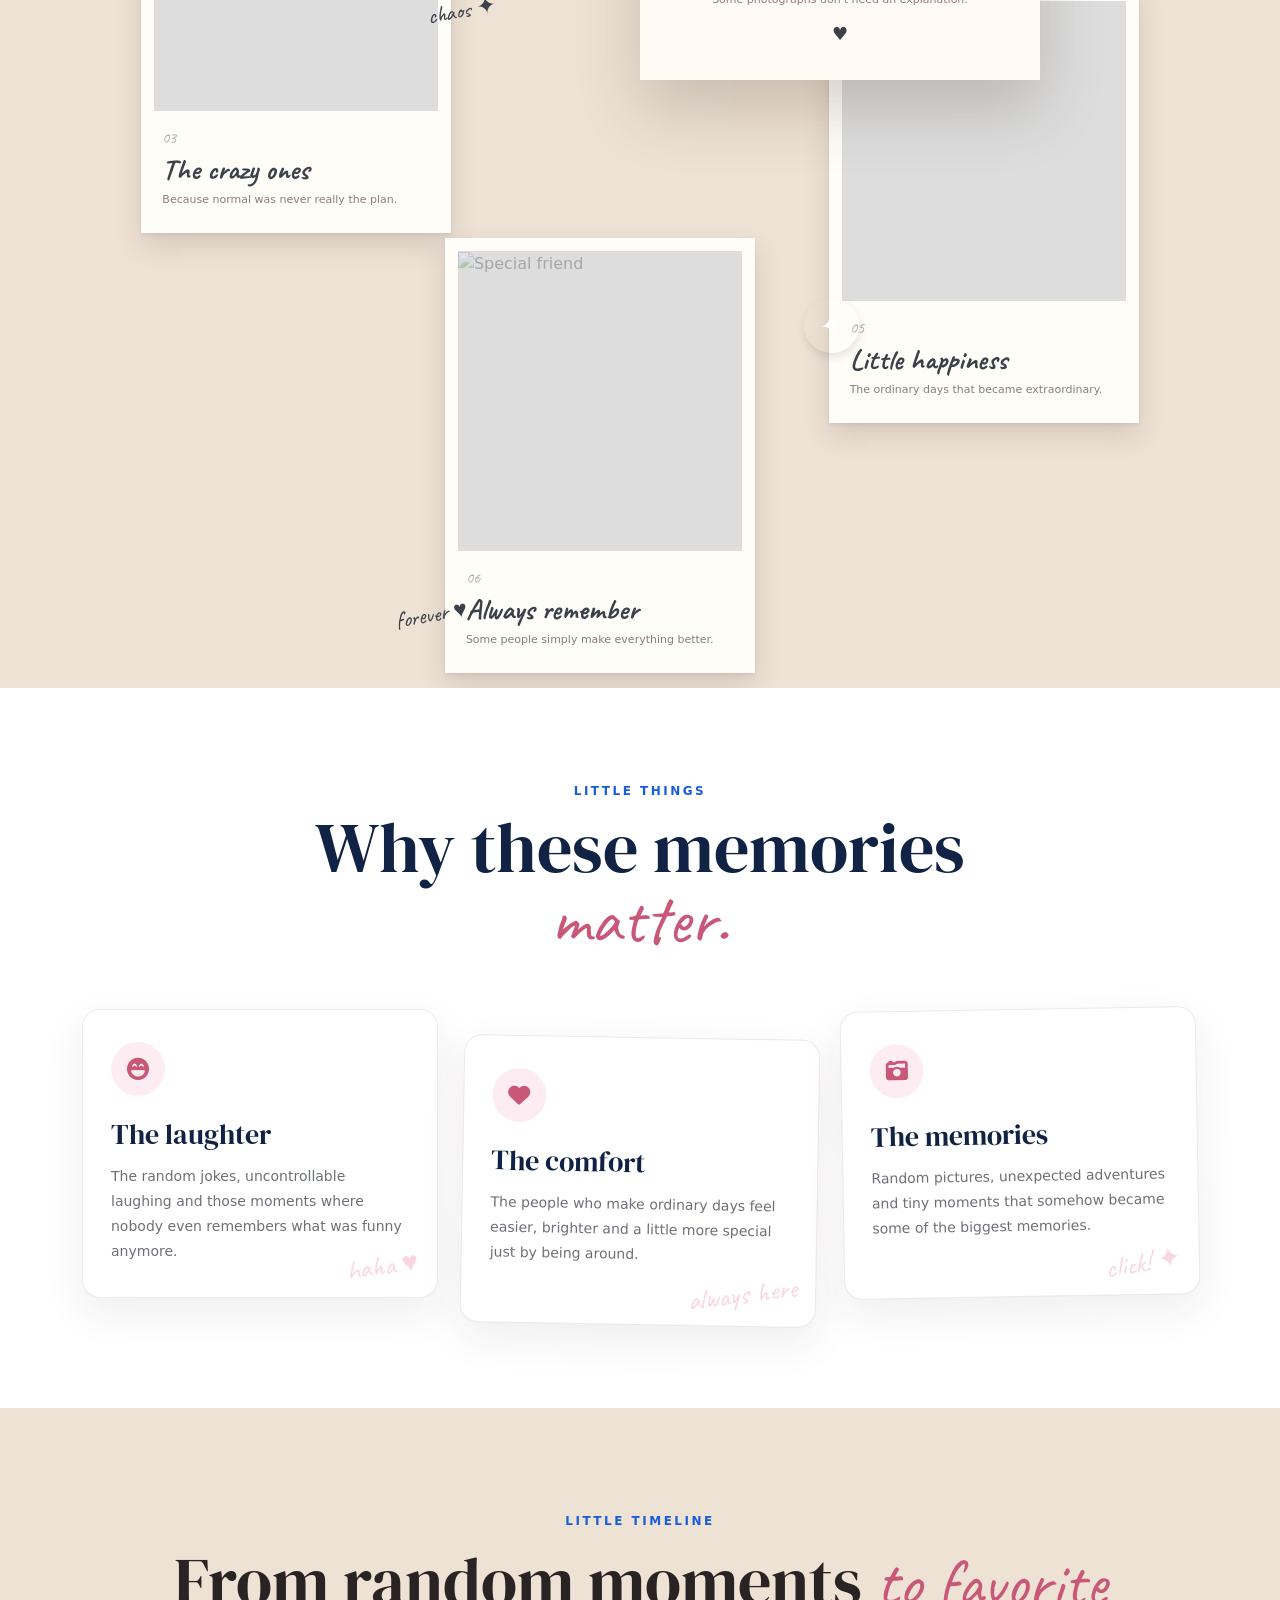
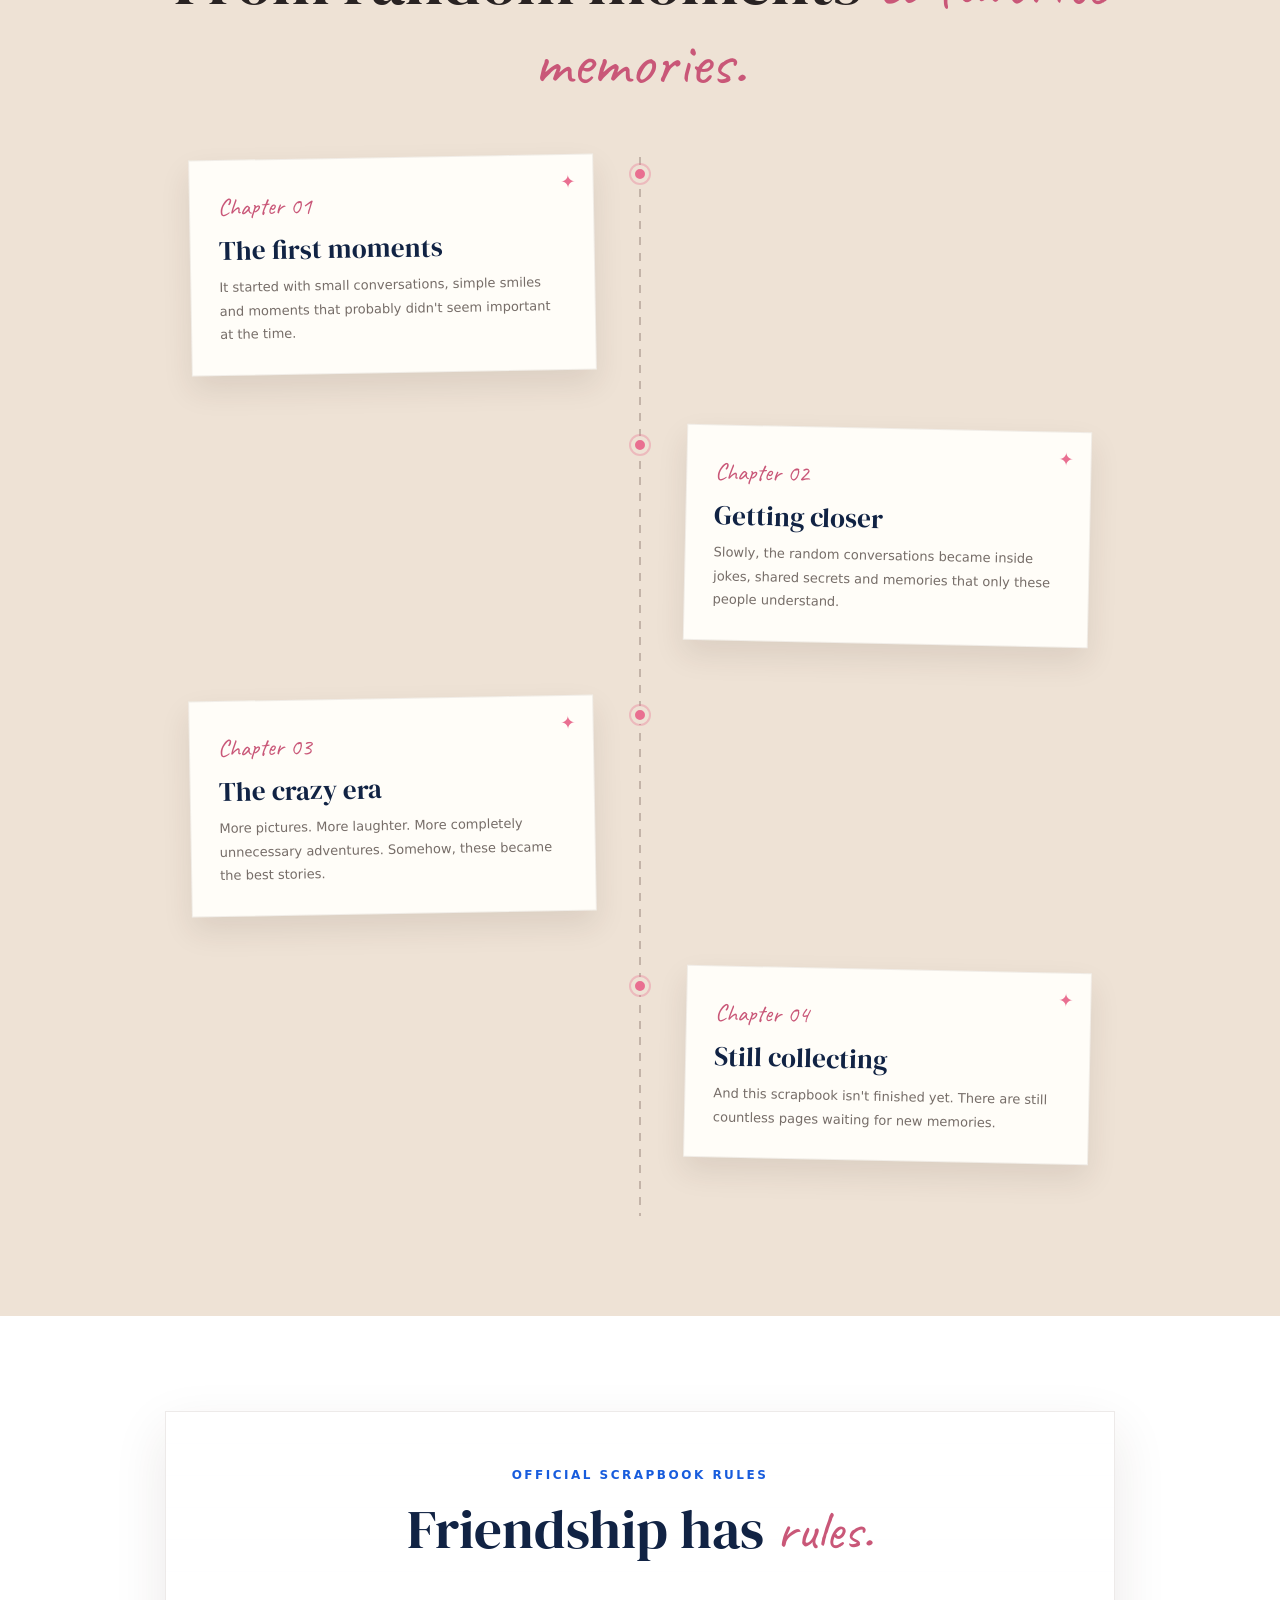
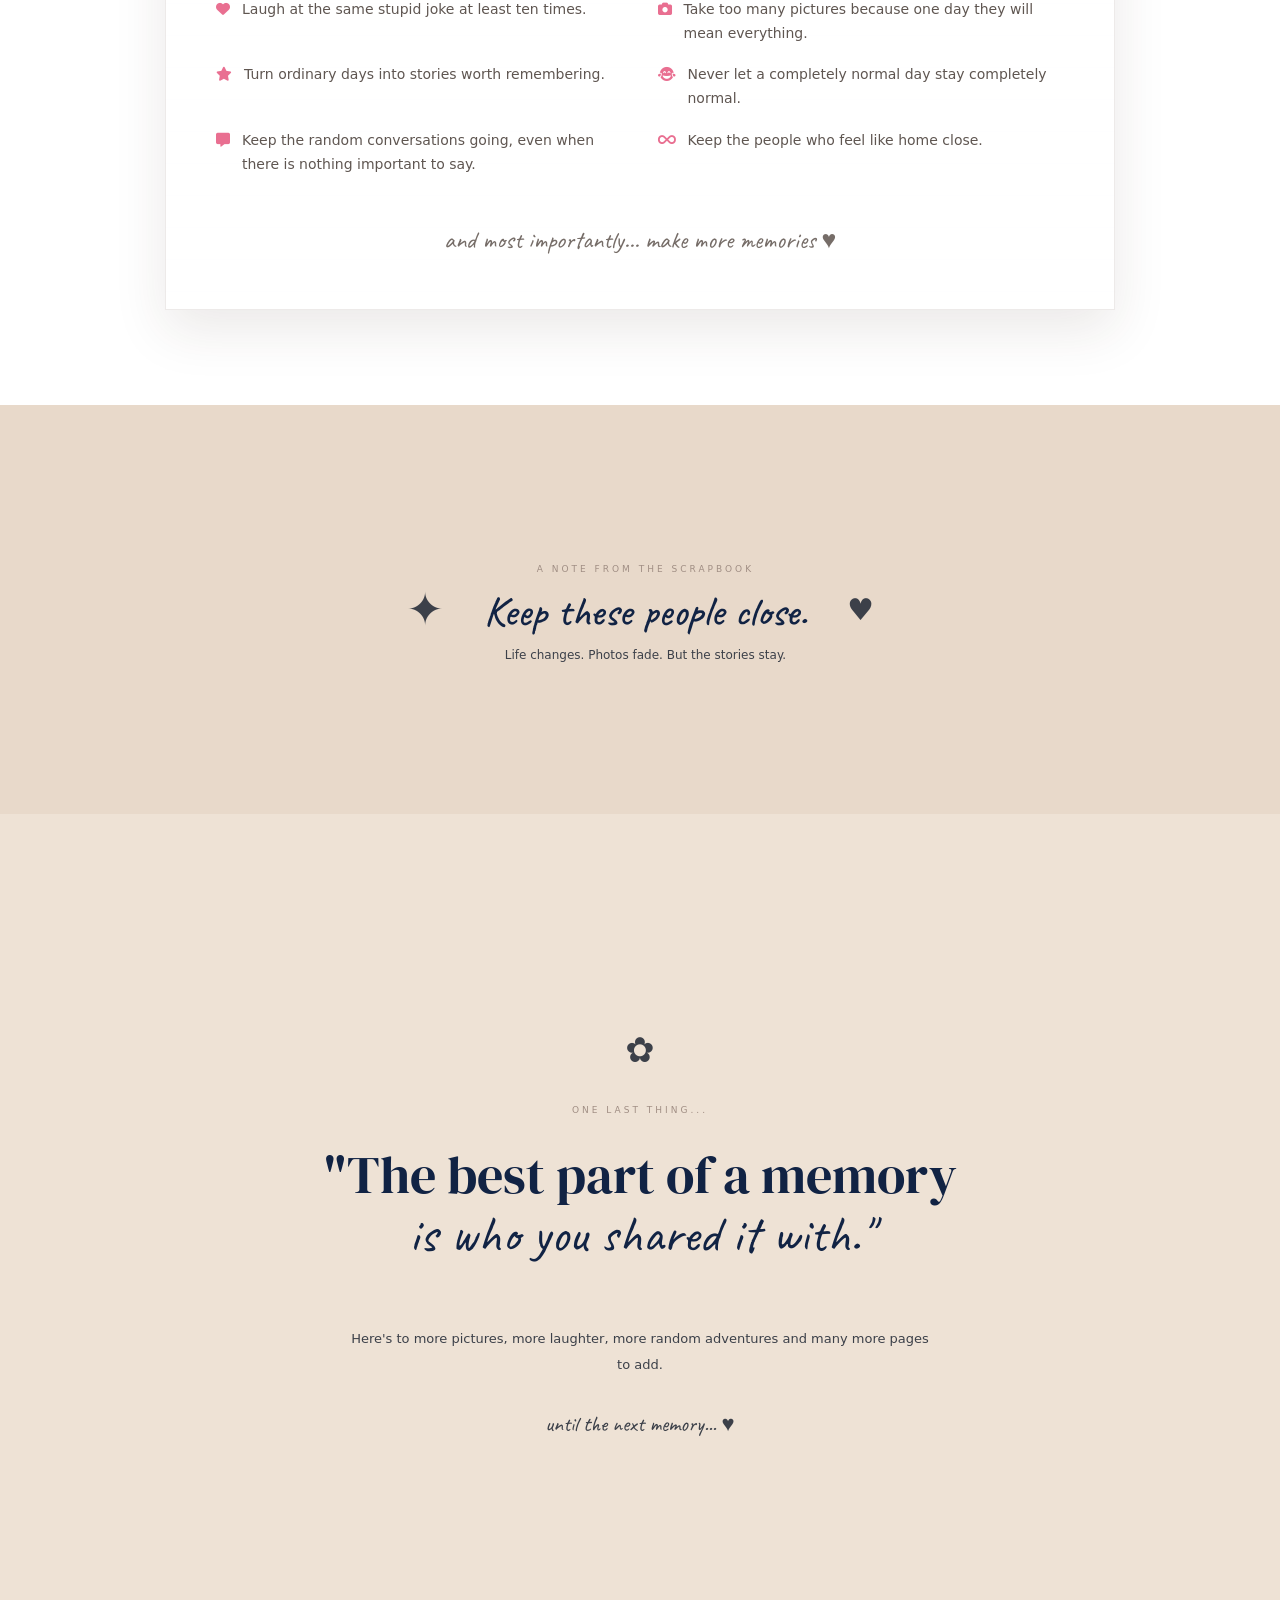
==== commit 34fc1e4f: "all 02 commit" ====
--- a/friends.html
+++ b/friends.html
@@ -1,906 +1,1004 @@
 
-<!doctype html>
+<!DOCTYPE html>
 <html lang="en">
-  <head>
-    <meta charset="UTF-8" />
-    <meta name="viewport" content="width=device-width, initial-scale=1.0" />
-
-    <title>Her Memories ❤️</title>
+
+<head>
+    <meta charset="UTF-8">
+    <meta name="viewport" content="width=device-width, initial-scale=1.0">
+
+    <title>Her People ❤️</title>
 
     <!-- Bootstrap -->
     <link
-      href="https://cdn.jsdelivr.net/npm/bootstrap@5.3.3/dist/css/bootstrap.min.css"
-      rel="stylesheet"
-    />
+        href="https://cdn.jsdelivr.net/npm/bootstrap@5.3.3/dist/css/bootstrap.min.css"
+        rel="stylesheet"
+    >
 
     <!-- Google Fonts -->
     <link
-      href="https://fonts.googleapis.com/css2?family=Pacifico&family=Poppins:wght@300;400;500;600&display=swap"
-      rel="stylesheet"
-    />
-
-    <link rel="stylesheet" href="friends.css" />
-  </head>
-
-  <body>
-
-    <!-- ================= NAVBAR ================= -->
-
-    <nav class="navbar navbar-expand-lg navbar-dark custom-navbar">
-
-      <div class="container">
-
-        <a class="navbar-brand" href="index.html">
-          Her Memories ❤️
+        href="https://fonts.googleapis.com/css2?family=Caveat:wght@400;500;600;700&family=DM+Serif+Display&family=Poppins:wght@300;400;500;600&display=swap"
+        rel="stylesheet"
+    >
+
+    <!-- Font Awesome -->
+    <link
+        rel="stylesheet"
+        href="https://cdnjs.cloudflare.com/ajax/libs/font-awesome/6.5.2/css/all.min.css"
+    >
+
+    <link rel="stylesheet" href="friends.css">
+</head>
+
+<body>
+
+
+<!-- =====================================================
+     FLOATING DECORATIONS
+===================================================== -->
+
+<div class="floating-decoration decor-heart-one">♥</div>
+<div class="floating-decoration decor-heart-two">♥</div>
+<div class="floating-decoration decor-star-one">✦</div>
+<div class="floating-decoration decor-star-two">✧</div>
+
+
+<!-- =====================================================
+     NAVBAR
+===================================================== -->
+
+<nav class="scrap-navbar">
+
+    <div class="nav-inner">
+
+        <a href="index.html" class="brand">
+            Our <span>Memories</span> ♥
         </a>
 
-        <button
-          class="navbar-toggler"
-          type="button"
-          data-bs-toggle="collapse"
-          data-bs-target="#navbarMenu"
-        >
-          <span class="navbar-toggler-icon"></span>
-        </button>
-
-        <div class="collapse navbar-collapse" id="navbarMenu">
-
-          <ul class="navbar-nav ms-auto">
-
-            <li class="nav-item">
-              <a class="nav-link" href="index.html">
-                Home
-              </a>
-            </li>
-
-            <li class="nav-item">
-              <a class="nav-link active" href="friends.html">
-                Memories
-              </a>
-            </li>
-
-          </ul>
-
-        </div>
-
-      </div>
-
-    </nav>
-
-
-    <!-- ================= HERO ================= -->
-
-    <section class="memory-hero">
-
-      <div class="container text-center">
-
-        <p class="small-title">
-          A little collection of beautiful moments
+        <a href="index.html" class="back-home">
+            <i class="fa-solid fa-arrow-left"></i>
+            Back to our story
+        </a>
+
+    </div>
+
+</nav>
+
+
+<!-- =====================================================
+     HERO / SCRAPBOOK COVER
+===================================================== -->
+
+<header class="scrap-cover">
+
+    <div class="cover-tape tape-left"></div>
+    <div class="cover-tape tape-right"></div>
+
+    <div class="cover-content reveal">
+
+        <div class="tiny-label">
+            A little collection of
+        </div>
+
+        <h1>
+            Her
+            <span>People</span>
+        </h1>
+
+        <div class="hand-line">
+            <span></span>
+            ♥
+            <span></span>
+        </div>
+
+        <p class="cover-description">
+            The people behind her smiles,
+            silly moments, random memories
+            and countless beautiful days.
         </p>
 
-        <h1>
-          Her Beautiful Memories ❤️
-        </h1>
-
-        <p class="hero-text">
-          Behind every photograph is a story.
-          Behind every video is a moment we wish we could relive.
-        </p>
-
-        <div class="scroll-heart">
-          ♥
-        </div>
-
-        <p class="scroll-text">
-          Scroll slowly...
-        </p>
-
-      </div>
-
-    </section>
-
-
-    <!-- ================= INTRO ================= -->
-
-    <section class="memory-intro">
-
-      <div class="container">
-
-        <div class="intro-box reveal">
-
-          <span class="quote-mark">“</span>
-
-          <h2 style="margin-top: 70px;">
-            The best memories are the ones we never planned.
-          </h2>
-
-          <p>
-            Sometimes the smallest moments become the memories
-            we remember forever. A random picture, a silly video,
-            a laugh that lasted too long, or simply being together.
-          </p>
-
-          <span class="quote-mark quote-end">”</span>
-
-        </div>
-
-      </div>
-
-    </section>
-
-
-    <!-- ================= PHOTO MEMORIES ================= -->
-
-    <section class="friends-section">
-
-      <div class="container">
-
-        <div class="section-heading reveal">
-
-          <p>Little pieces of happiness</p>
-
-          <h2>
-            Her Favorite People 🌸
-          </h2>
-
-        </div>
-
-
-        <div class="row g-4 justify-content-center">
-
-
-          <!-- PHOTO 1 -->
-
-          <div class="col-12 col-sm-6 col-lg-4">
-
-            <div class="friend-card reveal">
-
-              <div class="image-container">
+        <div class="cover-date">
+            <span>♡</span>
+            memories worth keeping
+            <span>♡</span>
+        </div>
+
+    </div>
+
+    <div class="cover-note note-one">
+        made with love
+    </div>
+
+    <div class="cover-note note-two">
+        little moments ♥
+    </div>
+
+    <div class="scroll-hint">
+        <span></span>
+        turn the page
+    </div>
+
+</header>
+
+
+<!-- =====================================================
+     INTRO NOTE
+===================================================== -->
+
+<section class="note-section">
+
+    <div class="container">
+
+        <div class="paper-note reveal">
+
+            <div class="paper-hole hole-one"></div>
+            <div class="paper-hole hole-two"></div>
+
+            <div class="note-pin">
+                ♥
+            </div>
+
+            <div class="note-content">
+
+                <span class="note-label">
+                    Dear memory keeper,
+                </span>
+
+                <h2>
+                    These are the people
+                    <em>who make her world brighter.</em>
+                </h2>
+
+                <p>
+                    Some people come into our lives for a moment.
+                    Some stay long enough to become part of our
+                    favorite stories.
+                </p>
+
+                <p>
+                    These photographs are little pieces of those
+                    stories — imperfect, funny, random and
+                    completely beautiful.
+                </p>
+
+                <div class="signature">
+                    with lots of love,
+                    <strong>♥</strong>
+                </div>
+
+            </div>
+
+        </div>
+
+    </div>
+
+</section>
+
+
+<!-- =====================================================
+     MEMORY INTRO
+===================================================== -->
+
+<section class="memory-heading">
+
+    <div class="container reveal">
+
+        <div class="chapter-number">
+            01
+        </div>
+
+        <span>
+            The people behind the memories
+        </span>
+
+        <h2>
+            A few faces,
+            <br>
+            <em>so many stories.</em>
+        </h2>
+
+        <div class="heading-line"></div>
+
+    </div>
+
+</section>
+
+
+<!-- =====================================================
+     SCRAPBOOK GALLERY
+===================================================== -->
+
+<main class="scrapbook">
+
+    <div class="container">
+
+        <div class="scrapbook-board">
+
+
+            <!-- =============================================
+                 PHOTO 01
+            ============================================== -->
+
+            <article class="polaroid photo-one reveal">
+
+                <div class="photo-frame">
+
+                    <img
+                        src="images/WhatsApp Image 2026-09-13 at 6.33.53 PM.jpeg"
+                        alt="Beautiful memory"
+                        loading="lazy"
+                    >
+
+                    <button
+                        class="zoom-button"
+                        type="button"
+                        onclick="openImage(
+                            'images/WhatsApp Image 2026-09-13 at 6.33.53 PM.jpeg',
+                            'A Beautiful Memory ❤️'
+                        )"
+                        aria-label="Open memory"
+                    >
+                        <i class="fa-solid fa-expand"></i>
+                    </button>
+
+                </div>
+
+                <div class="polaroid-caption">
+
+                    <span class="photo-number">
+                        01
+                    </span>
+
+                    <h3>
+                        The beginning
+                    </h3>
+
+                    <p>
+                        One picture.
+                        A thousand memories.
+                    </p>
+
+                </div>
+
+                <div class="hand-note">
+                    this one ♥
+                </div>
+
+            </article>
+
+
+            <!-- =============================================
+                 PHOTO 02
+            ============================================== -->
+
+            <article class="polaroid photo-two reveal">
+
+                <div class="photo-frame">
+
+                    <img
+                        src="images/friend2.jpg"
+                        alt="Forever friends"
+                        loading="lazy"
+                    >
+
+                    <button
+                        class="zoom-button"
+                        type="button"
+                        onclick="openImage(
+                            'images/friend2.jpg',
+                            'Forever Friends 🌸'
+                        )"
+                        aria-label="Open memory"
+                    >
+                        <i class="fa-solid fa-expand"></i>
+                    </button>
+
+                </div>
+
+                <div class="polaroid-caption">
+
+                    <span class="photo-number">
+                        02
+                    </span>
+
+                    <h3>
+                        Forever people
+                    </h3>
+
+                    <p>
+                        The kind of friendship
+                        that feels like home.
+                    </p>
+
+                </div>
+
+                <div class="sticker sticker-flower">
+                    ✿
+                </div>
+
+            </article>
+
+
+            <!-- =============================================
+                 PHOTO 03
+            ============================================== -->
+
+            <article class="polaroid photo-three reveal">
+
+                <div class="photo-frame">
+
+                    <img
+                        src="images/friend3.jpg"
+                        alt="Crazy memories"
+                        loading="lazy"
+                    >
+
+                    <button
+                        class="zoom-button"
+                        type="button"
+                        onclick="openImage(
+                            'images/friend3.jpg',
+                            'Crazy Memories 😂'
+                        )"
+                        aria-label="Open memory"
+                    >
+                        <i class="fa-solid fa-expand"></i>
+                    </button>
+
+                </div>
+
+                <div class="polaroid-caption">
+
+                    <span class="photo-number">
+                        03
+                    </span>
+
+                    <h3>
+                        The crazy ones
+                    </h3>
+
+                    <p>
+                        Because normal was never
+                        really the plan.
+                    </p>
+
+                </div>
+
+                <div class="hand-note note-crazy">
+                    chaos ✦
+                </div>
+
+            </article>
+
+
+            <!-- =============================================
+                 CENTER MEMORY
+            ============================================== -->
+
+            <article class="center-memory reveal">
+
+                <div class="center-tape"></div>
+
+                <div class="center-photo">
+
+                    <img
+                        src="images/friend4.jpg"
+                        alt="Special memory"
+                        loading="lazy"
+                    >
+
+                    <button
+                        class="center-zoom"
+                        type="button"
+                        onclick="openImage(
+                            'images/friend4.jpg',
+                            'A Special Memory 💕'
+                        )"
+                        aria-label="Open memory"
+                    >
+                        <i class="fa-solid fa-magnifying-glass-plus"></i>
+                    </button>
+
+                </div>
+
+                <div class="center-caption">
+
+                    <span>
+                        OUR FAVORITE
+                    </span>
+
+                    <h2>
+                        A moment
+                        <em>worth keeping.</em>
+                    </h2>
+
+                    <p>
+                        Some photographs don't need
+                        an explanation.
+                    </p>
+
+                    <div class="center-heart">
+                        ♥
+                    </div>
+
+                </div>
+
+            </article>
+
+
+            <!-- =============================================
+                 PHOTO 05
+            ============================================== -->
+
+            <article class="polaroid photo-five reveal">
+
+                <div class="photo-frame">
+
+                    <img
+                        src="images/friend5.jpg"
+                        alt="Beautiful memory"
+                        loading="lazy"
+                    >
+
+                    <button
+                        class="zoom-button"
+                        type="button"
+                        onclick="openImage(
+                            'images/friend5.jpg',
+                            'Beautiful Moment ✨'
+                        )"
+                        aria-label="Open memory"
+                    >
+                        <i class="fa-solid fa-expand"></i>
+                    </button>
+
+                </div>
+
+                <div class="polaroid-caption">
+
+                    <span class="photo-number">
+                        05
+                    </span>
+
+                    <h3>
+                        Little happiness
+                    </h3>
+
+                    <p>
+                        The ordinary days that
+                        became extraordinary.
+                    </p>
+
+                </div>
+
+                <div class="sticker sticker-star">
+                    ✦
+                </div>
+
+            </article>
+
+
+            <!-- =============================================
+                 PHOTO 06
+            ============================================== -->
+
+            <article class="polaroid photo-six reveal">
+
+                <div class="photo-frame">
+
+                    <img
+                        src="images/friend6.jpg"
+                        alt="Special friend"
+                        loading="lazy"
+                    >
+
+                    <button
+                        class="zoom-button"
+                        type="button"
+                        onclick="openImage(
+                            'images/friend6.jpg',
+                            'Special Memory 🌷'
+                        )"
+                        aria-label="Open memory"
+                    >
+                        <i class="fa-solid fa-expand"></i>
+                    </button>
+
+                </div>
+
+                <div class="polaroid-caption">
+
+                    <span class="photo-number">
+                        06
+                    </span>
+
+                    <h3>
+                        Always remember
+                    </h3>
+
+                    <p>
+                        Some people simply make
+                        everything better.
+                    </p>
+
+                </div>
+
+                <div class="hand-note note-love">
+                    forever ♥
+                </div>
+
+            </article>
+
+
+        </div>
+
+    </div>
+
+</main>
+
+<!-- =====================================================
+     WHAT MAKES THESE MEMORIES SPECIAL
+===================================================== -->
+
+<section class="memory-details">
+
+    <div class="container">
+
+        <div class="text-center">
+
+            <span class="section-kicker">
+                little things
+            </span>
+
+            <h2 class="details-title">
+                Why these memories
+                <em>matter.</em>
+            </h2>
+
+        </div>
+
+
+        <div class="memory-card-grid">
+
+            <article class="memory-detail-card reveal">
+
+                <div class="detail-icon">
+                    <i class="fa-solid fa-face-laugh-beam"></i>
+                </div>
+
+                <h3>
+                    The laughter
+                </h3>
+
+                <p>
+                    The random jokes, uncontrollable laughing
+                    and those moments where nobody even remembers
+                    what was funny anymore.
+                </p>
+
+                <div class="card-scribble">
+                    haha ♥
+                </div>
+
+            </article>
+
+
+            <article class="memory-detail-card reveal">
+
+                <div class="detail-icon">
+                    <i class="fa-solid fa-heart"></i>
+                </div>
+
+                <h3>
+                    The comfort
+                </h3>
+
+                <p>
+                    The people who make ordinary days feel easier,
+                    brighter and a little more special just by
+                    being around.
+                </p>
+
+                <div class="card-scribble">
+                    always here
+                </div>
+
+            </article>
+
+
+            <article class="memory-detail-card reveal">
+
+                <div class="detail-icon">
+                    <i class="fa-solid fa-camera-retro"></i>
+                </div>
+
+                <h3>
+                    The memories
+                </h3>
+
+                <p>
+                    Random pictures, unexpected adventures and
+                    tiny moments that somehow became some of
+                    the biggest memories.
+                </p>
+
+                <div class="card-scribble">
+                    click! ✦
+                </div>
+
+            </article>
+
+        </div>
+
+    </div>
+
+</section>
+
+
+<!-- =====================================================
+     FRIENDSHIP TIMELINE
+===================================================== -->
+
+<section class="friendship-timeline">
+
+    <div class="container">
+
+        <div class="timeline-heading reveal">
+
+            <span class="section-kicker">
+                little timeline
+            </span>
+
+            <h2>
+                From random moments
+                <em>to favorite memories.</em>
+            </h2>
+
+        </div>
+
+
+        <div class="timeline">
+
+            <article class="timeline-item reveal">
+
+                <div class="timeline-dot"></div>
+
+                <div class="timeline-paper">
+
+                    <span class="timeline-date">
+                        Chapter 01
+                    </span>
+
+                    <h3>
+                        The first moments
+                    </h3>
+
+                    <p>
+                        It started with small conversations,
+                        simple smiles and moments that probably
+                        didn't seem important at the time.
+                    </p>
+
+                </div>
+
+            </article>
+
+
+            <article class="timeline-item reveal">
+
+                <div class="timeline-dot"></div>
+
+                <div class="timeline-paper">
+
+                    <span class="timeline-date">
+                        Chapter 02
+                    </span>
+
+                    <h3>
+                        Getting closer
+                    </h3>
+
+                    <p>
+                        Slowly, the random conversations became
+                        inside jokes, shared secrets and memories
+                        that only these people understand.
+                    </p>
+
+                </div>
+
+            </article>
+
+
+            <article class="timeline-item reveal">
+
+                <div class="timeline-dot"></div>
+
+                <div class="timeline-paper">
+
+                    <span class="timeline-date">
+                        Chapter 03
+                    </span>
+
+                    <h3>
+                        The crazy era
+                    </h3>
+
+                    <p>
+                        More pictures. More laughter. More
+                        completely unnecessary adventures.
+                        Somehow, these became the best stories.
+                    </p>
+
+                </div>
+
+            </article>
+
+
+            <article class="timeline-item reveal">
+
+                <div class="timeline-dot"></div>
+
+                <div class="timeline-paper">
+
+                    <span class="timeline-date">
+                        Chapter 04
+                    </span>
+
+                    <h3>
+                        Still collecting
+                    </h3>
+
+                    <p>
+                        And this scrapbook isn't finished yet.
+                        There are still countless pages waiting
+                        for new memories.
+                    </p>
+
+                </div>
+
+            </article>
+
+        </div>
+
+    </div>
+
+</section>
+
+
+<!-- =====================================================
+     SCRAPBOOK RULES
+===================================================== -->
+
+<section class="memory-rules">
+
+    <div class="container">
+
+        <div class="memory-rules-inner reveal">
+
+            <div class="rules-heading">
+
+                <span class="section-kicker">
+                    official scrapbook rules
+                </span>
+
+                <h2>
+                    Friendship has
+                    <em>rules.</em>
+                </h2>
+
+            </div>
+
+
+            <ul class="rules-list">
+
+                <li>
+                    <i class="fa-solid fa-heart"></i>
+                    <span>
+                        Laugh at the same stupid joke at least
+                        ten times.
+                    </span>
+                </li>
+
+                <li>
+                    <i class="fa-solid fa-camera"></i>
+                    <span>
+                        Take too many pictures because one day
+                        they will mean everything.
+                    </span>
+                </li>
+
+                <li>
+                    <i class="fa-solid fa-star"></i>
+                    <span>
+                        Turn ordinary days into stories worth
+                        remembering.
+                    </span>
+                </li>
+
+                <li>
+                    <i class="fa-solid fa-face-grin-tears"></i>
+                    <span>
+                        Never let a completely normal day stay
+                        completely normal.
+                    </span>
+                </li>
+
+                <li>
+                    <i class="fa-solid fa-message"></i>
+                    <span>
+                        Keep the random conversations going,
+                        even when there is nothing important to say.
+                    </span>
+                </li>
+
+                <li>
+                    <i class="fa-solid fa-infinity"></i>
+                    <span>
+                        Keep the people who feel like home close.
+                    </span>
+                </li>
+
+            </ul>
+
+
+            <div class="closing-note">
+                and most importantly... make more memories ♥
+            </div>
+
+        </div>
+
+    </div>
+
+</section>
+
+
+<!-- =====================================================
+     LITTLE MEMORY STRIP
+===================================================== -->
+
+<section class="memory-strip">
+
+    <div class="container">
+
+        <div class="strip reveal">
+
+            <div class="strip-symbol">
+                ✦
+            </div>
+
+            <div class="strip-text">
+
+                <span>
+                    A note from the scrapbook
+                </span>
+
+                <h2>
+                    Keep these people close.
+                </h2>
+
+                <p>
+                    Life changes.
+                    Photos fade.
+                    But the stories stay.
+                </p>
+
+            </div>
+
+            <div class="strip-heart">
+                ♥
+            </div>
+
+        </div>
+
+    </div>
+
+</section>
+
+
+<!-- =====================================================
+     MEMORY QUOTE
+===================================================== -->
+
+<section class="final-memory">
+
+    <div class="container">
+
+        <div class="final-paper reveal">
+
+            <div class="final-flower">
+                ✿
+            </div>
+
+            <span class="final-small">
+                one last thing...
+            </span>
+
+            <h2>
+                "The best part of a memory
+                <em>is who you shared it with."</em>
+            </h2>
+
+            <div class="final-line"></div>
+
+            <p>
+                Here's to more pictures,
+                more laughter,
+                more random adventures
+                and many more pages to add.
+            </p>
+
+            <div class="final-signature">
+                until the next memory...
+                <span>♥</span>
+            </div>
+
+        </div>
+
+    </div>
+
+</section>
+
+
+<!-- =====================================================
+     IMAGE MODAL
+===================================================== -->
+
+<div
+    class="modal fade memory-modal"
+    id="photoModal"
+    tabindex="-1"
+    aria-hidden="true"
+>
+
+    <div class="modal-dialog modal-dialog-centered modal-xl">
+
+        <div class="modal-content">
+
+            <button
+                type="button"
+                class="modal-close"
+                data-bs-dismiss="modal"
+                aria-label="Close"
+            >
+                <i class="fa-solid fa-xmark"></i>
+            </button>
+
+            <div class="modal-image-wrapper">
 
                 <img
-                  src="images/WhatsApp Image 2026-09-13 at 6.33.53 PM.jpeg"
-                  alt="Friend memory"
-                  class="friend-image"
-                  loading="lazy"
-                />
-
-                <div class="image-overlay">
-
-                  <button
-                    class="view-btn"
-                    onclick="openImage(
-                      'images/friend1.jpg',
-                      'A Beautiful Memory ❤️'
-                    )"
-                  >
-                    View Memory
-                  </button>
-
-                </div>
-
-              </div>
-
-              <div class="friend-info">
-
-                <h3>Best Friend ❤️</h3>
-
-                <p>
-                  Some friendships just make ordinary days
-                  feel extraordinary.
-                </p>
-
-                <span class="friend-heart">♥</span>
-
-              </div>
+                    id="modalImage"
+                    src=""
+                    alt="Memory"
+                >
 
             </div>
 
-          </div>
-
-
-          <!-- PHOTO 2 -->
-
-          <div class="col-12 col-sm-6 col-lg-4">
-
-            <div class="friend-card reveal">
-
-              <div class="image-container">
-
-                <img
-                  src="images/friend2.jpg"
-                  alt="Friend memory"
-                  class="friend-image"
-                  loading="lazy"
-                />
-
-                <div class="image-overlay">
-
-                  <button
-                    class="view-btn"
-                    onclick="openImage(
-                      'images/friend2.jpg',
-                      'Forever Friends 🌸'
-                    )"
-                  >
-                    View Memory
-                  </button>
-
-                </div>
-
-              </div>
-
-              <div class="friend-info">
-
-                <h3>Forever Friend 🌸</h3>
-
-                <p>
-                  A thousand conversations and somehow
-                  there is always something new to talk about.
-                </p>
-
-                <span class="friend-heart">♥</span>
-
-              </div>
+            <div class="modal-caption">
+
+                <span>
+                    A little memory ♥
+                </span>
+
+                <h3 id="modalTitle">
+                    Memory
+                </h3>
 
             </div>
 
-          </div>
-
-
-          <!-- PHOTO 3 -->
-
-          <div class="col-12 col-sm-6 col-lg-4">
-
-            <div class="friend-card reveal">
-
-              <div class="image-container">
-
-                <img
-                  src="images/friend3.jpg"
-                  alt="Friend memory"
-                  class="friend-image"
-                  loading="lazy"
-                />
-
-                <div class="image-overlay">
-
-                  <button
-                    class="view-btn"
-                    onclick="openImage(
-                      'images/friend3.jpg',
-                      'Crazy Memories 😂'
-                    )"
-                  >
-                    View Memory
-                  </button>
-
-                </div>
-
-              </div>
-
-              <div class="friend-info">
-
-                <h3>Crazy Partner 😂</h3>
-
-                <p>
-                  Because the best memories usually begin
-                  with absolutely terrible ideas.
-                </p>
-
-                <span class="friend-heart">♥</span>
-
-              </div>
-
-            </div>
-
-          </div>
-
-
-          <!-- PHOTO 4 -->
-
-          <div class="col-12 col-sm-6 col-lg-4">
-
-            <div class="friend-card reveal">
-
-              <div class="image-container">
-
-                <img
-                  src="images/friend4.jpg"
-                  alt="Friend memory"
-                  class="friend-image"
-                  loading="lazy"
-                />
-
-                <div class="image-overlay">
-
-                  <button
-                    class="view-btn"
-                    onclick="openImage(
-                      'images/friend4.jpg',
-                      'Sweet Memory 💕'
-                    )"
-                  >
-                    View Memory
-                  </button>
-
-                </div>
-
-              </div>
-
-              <div class="friend-info">
-
-                <h3>Sweet Soul 💕</h3>
-
-                <p>
-                  Some people don't just become friends.
-                  They become part of your story.
-                </p>
-
-                <span class="friend-heart">♥</span>
-
-              </div>
-
-            </div>
-
-          </div>
-
-
-          <!-- PHOTO 5 -->
-
-          <div class="col-12 col-sm-6 col-lg-4">
-
-            <div class="friend-card reveal">
-
-              <div class="image-container">
-
-                <img
-                  src="images/friend5.jpg"
-                  alt="Friend memory"
-                  class="friend-image"
-                  loading="lazy"
-                />
-
-                <div class="image-overlay">
-
-                  <button
-                    class="view-btn"
-                    onclick="openImage(
-                      'images/friend5.jpg',
-                      'Beautiful Moment ✨'
-                    )"
-                  >
-                    View Memory
-                  </button>
-
-                </div>
-
-              </div>
-
-              <div class="friend-info">
-
-                <h3>Memory Maker ✨</h3>
-
-                <p>
-                  Every picture holds a moment that deserves
-                  to be remembered.
-                </p>
-
-                <span class="friend-heart">♥</span>
-
-              </div>
-
-            </div>
-
-          </div>
-
-
-          <!-- PHOTO 6 -->
-
-          <div class="col-12 col-sm-6 col-lg-4">
-
-            <div class="friend-card reveal">
-
-              <div class="image-container">
-
-                <img
-                  src="images/friend6.jpg"
-                  alt="Friend memory"
-                  class="friend-image"
-                  loading="lazy"
-                />
-
-                <div class="image-overlay">
-
-                  <button
-                    class="view-btn"
-                    onclick="openImage(
-                      'images/friend6.jpg',
-                      'Special Memory 🌷'
-                    )"
-                  >
-                    View Memory
-                  </button>
-
-                </div>
-
-              </div>
-
-              <div class="friend-info">
-
-                <h3>Special One 🌷</h3>
-
-                <p>
-                  One of those people who makes life
-                  a little brighter.
-                </p>
-
-                <span class="friend-heart">♥</span>
-
-              </div>
-
-            </div>
-
-          </div>
-
-        </div>
-
-      </div>
-
-    </section>
-
-
-    <!-- ================= MEMORY DIVIDER ================= -->
-
-    <section class="memory-divider">
-
-      <div class="container text-center reveal">
-
-        <div class="divider-line"></div>
-
-        <div class="divider-heart">
-          ♥
-        </div>
-
-        <h2>
-          And then there are the moments...
-        </h2>
-
-        <p>
-          ...that are better experienced than photographed.
-        </p>
-
-      </div>
-
-    </section>
-
-
-    <!-- ================= VIDEOS ================= -->
-
-    <section class="videos-section">
-
-      <div class="container">
-
-        <div class="section-heading reveal">
-
-          <p>Press play on the memories</p>
-
-          <h2>
-            Memorable Videos 🎥
-          </h2>
-
-          <span>
-            Little moments that deserve another replay.
-          </span>
-
-        </div>
-
-
-        <div class="row g-4">
-
-
-          <!-- VIDEO 1 -->
-
-          <div class="col-12 col-md-6">
-
-            <div class="video-card reveal">
-
-              <div class="video-wrapper">
-
-                <video
-                  class="memory-video"
-                  controls
-                  preload="none"
-                  playsinline
-                  poster="images/friend1.jpg"
-                >
-                  <source
-                    src="videos/memory1.mp4"
-                    type="video/mp4"
-                  >
-
-                  Your browser does not support video.
-                </video>
-
-              </div>
-
-              <div class="video-info">
-
-                <h3>
-                  That One Crazy Day 😂
-                </h3>
-
-                <p>
-                  A moment that was never supposed to become
-                  a memory... but somehow did.
-                </p>
-
-              </div>
-
-            </div>
-
-          </div>
-
-
-          <!-- VIDEO 2 -->
-
-          <div class="col-12 col-md-6">
-
-            <div class="video-card reveal">
-
-              <div class="video-wrapper">
-
-                <video
-                  class="memory-video"
-                  controls
-                  preload="none"
-                  playsinline
-                  poster="images/friend2.jpg"
-                >
-                  <source
-                    src="videos/memory2.mp4"
-                    type="video/mp4"
-                  >
-
-                  Your browser does not support video.
-                </video>
-
-              </div>
-
-              <div class="video-info">
-
-                <h3>
-                  Laughs We Can't Forget ❤️
-                </h3>
-
-                <p>
-                  Some laughs are impossible to explain.
-                  You simply had to be there.
-                </p>
-
-              </div>
-
-            </div>
-
-          </div>
-
-
-          <!-- VIDEO 3 -->
-
-          <div class="col-12 col-md-6">
-
-            <div class="video-card reveal">
-
-              <div class="video-wrapper">
-
-                <video
-                  class="memory-video"
-                  controls
-                  preload="none"
-                  playsinline
-                  poster="images/friend3.jpg"
-                >
-                  <source
-                    src="videos/memory3.mp4"
-                    type="video/mp4"
-                  >
-
-                  Your browser does not support video.
-                </video>
-
-              </div>
-
-              <div class="video-info">
-
-                <h3>
-                  Just Us Being Us 🌸
-                </h3>
-
-                <p>
-                  No posing. No planning.
-                  Just a genuine little moment.
-                </p>
-
-              </div>
-
-            </div>
-
-          </div>
-
-
-          <!-- VIDEO 4 -->
-
-          <div class="col-12 col-md-6">
-
-            <div class="video-card reveal">
-
-              <div class="video-wrapper">
-
-                <video
-                  class="memory-video"
-                  controls
-                  preload="none"
-                  playsinline
-                  poster="images/friend4.jpg"
-                >
-                  <source
-                    src="videos/memory4.mp4"
-                    type="video/mp4"
-                  >
-
-                  Your browser does not support video.
-                </video>
-
-              </div>
-
-              <div class="video-info">
-
-                <h3>
-                  A Moment Worth Replaying ✨
-                </h3>
-
-                <p>
-                  Because some moments never get old,
-                  no matter how many times we watch them.
-                </p>
-
-              </div>
-
-            </div>
-
-          </div>
-
-        </div>
-
-      </div>
-
-    </section>
-
-
-    <!-- ================= TIMELINE ================= -->
-
-    <section class="timeline-section">
-
-      <div class="container">
-
-        <div class="section-heading reveal">
-
-          <p>A few chapters</p>
-
-          <h2>
-            Our Little Story 📖
-          </h2>
-
-        </div>
-
-
-        <div class="timeline">
-
-
-          <div class="timeline-item reveal">
-
-            <div class="timeline-dot">
-              ♥
-            </div>
-
-            <div class="timeline-content">
-
-              <span>
-                Chapter 01
-              </span>
-
-              <h3>
-                The Beginning 🌸
-              </h3>
-
-              <p>
-                Every friendship has a beginning.
-                Sometimes we don't realize how special
-                that beginning will become.
-              </p>
-
-            </div>
-
-          </div>
-
-
-          <div class="timeline-item reveal">
-
-            <div class="timeline-dot">
-              ♥
-            </div>
-
-            <div class="timeline-content">
-
-              <span>
-                Chapter 02
-              </span>
-
-              <h3>
-                The Crazy Days 😂
-              </h3>
-
-              <p>
-                The random plans, endless jokes,
-                unexpected adventures and memories
-                that nobody else would understand.
-              </p>
-
-            </div>
-
-          </div>
-
-
-          <div class="timeline-item reveal">
-
-            <div class="timeline-dot">
-              ♥
-            </div>
-
-            <div class="timeline-content">
-
-              <span>
-                Chapter 03
-              </span>
-
-              <h3>
-                The Unforgettable Moments ❤️
-              </h3>
-
-              <p>
-                Years later, these little moments
-                become the stories we tell again and again.
-              </p>
-
-            </div>
-
-          </div>
-
-
-          <div class="timeline-item reveal">
-
-            <div class="timeline-dot">
-              ♥
-            </div>
-
-            <div class="timeline-content">
-
-              <span>
-                Chapter 04
-              </span>
-
-              <h3>
-                To Be Continued... ✨
-              </h3>
-
-              <p>
-                The best part is that there are still
-                so many memories waiting to happen.
-              </p>
-
-            </div>
-
-          </div>
-
-        </div>
-
-      </div>
-
-    </section>
-
-
-    <!-- ================= FINAL MESSAGE ================= -->
-
-    <section class="friend-message">
-
-      <div class="container text-center">
-
-        <div class="message-box reveal">
-
-          <div class="big-heart">
-            ♥
-          </div>
-
-          <h2>
-            Keep making memories
-          </h2>
-
-          <p>
-            One day, we may look back at these photographs
-            and videos and realize that these were some of
-            the happiest moments of our lives.
-          </p>
-
-          <p>
-            So here's to more laughter,
-            more adventures, more random pictures,
-            more crazy videos...
-          </p>
-
-          <p class="last-line">
-            ...and many more beautiful memories together. ❤️
-          </p>
-
-        </div>
-
-      </div>
-
-    </section>
-
-
-    <!-- ================= IMAGE MODAL ================= -->
-
-    <div
-      class="modal fade"
-      id="photoModal"
-      tabindex="-1"
-    >
-
-      <div class="modal-dialog modal-dialog-centered modal-lg">
-
-        <div class="modal-content">
-
-          <div class="modal-header">
-
-            <h5
-              class="modal-title"
-              id="modalTitle"
-            >
-              Memory ❤️
-            </h5>
-
-            <button
-              type="button"
-              class="btn-close"
-              data-bs-dismiss="modal"
-            ></button>
-
-          </div>
-
-          <div class="modal-body text-center">
-
-            <img
-              id="modalImage"
-              src=""
-              alt="Memory"
-              class="modal-image"
-            />
-
-          </div>
-
-        </div>
-
-      </div>
-
-    </div>
-
-
-    <!-- Bootstrap JS -->
-
-    <script
-      src="https://cdn.jsdelivr.net/npm/bootstrap@5.3.3/dist/js/bootstrap.bundle.min.js"
-    ></script>
-
-    <script src="friends.js"></script>
-
-  </body>
+        </div>
+
+    </div>
+
+</div>
+
+
+<!-- Bootstrap -->
+
+<script
+    src="https://cdn.jsdelivr.net/npm/bootstrap@5.3.3/dist/js/bootstrap.bundle.min.js"
+></script>
+
+<script src="friends.js"></script>
+
+</body>
+
 </html>
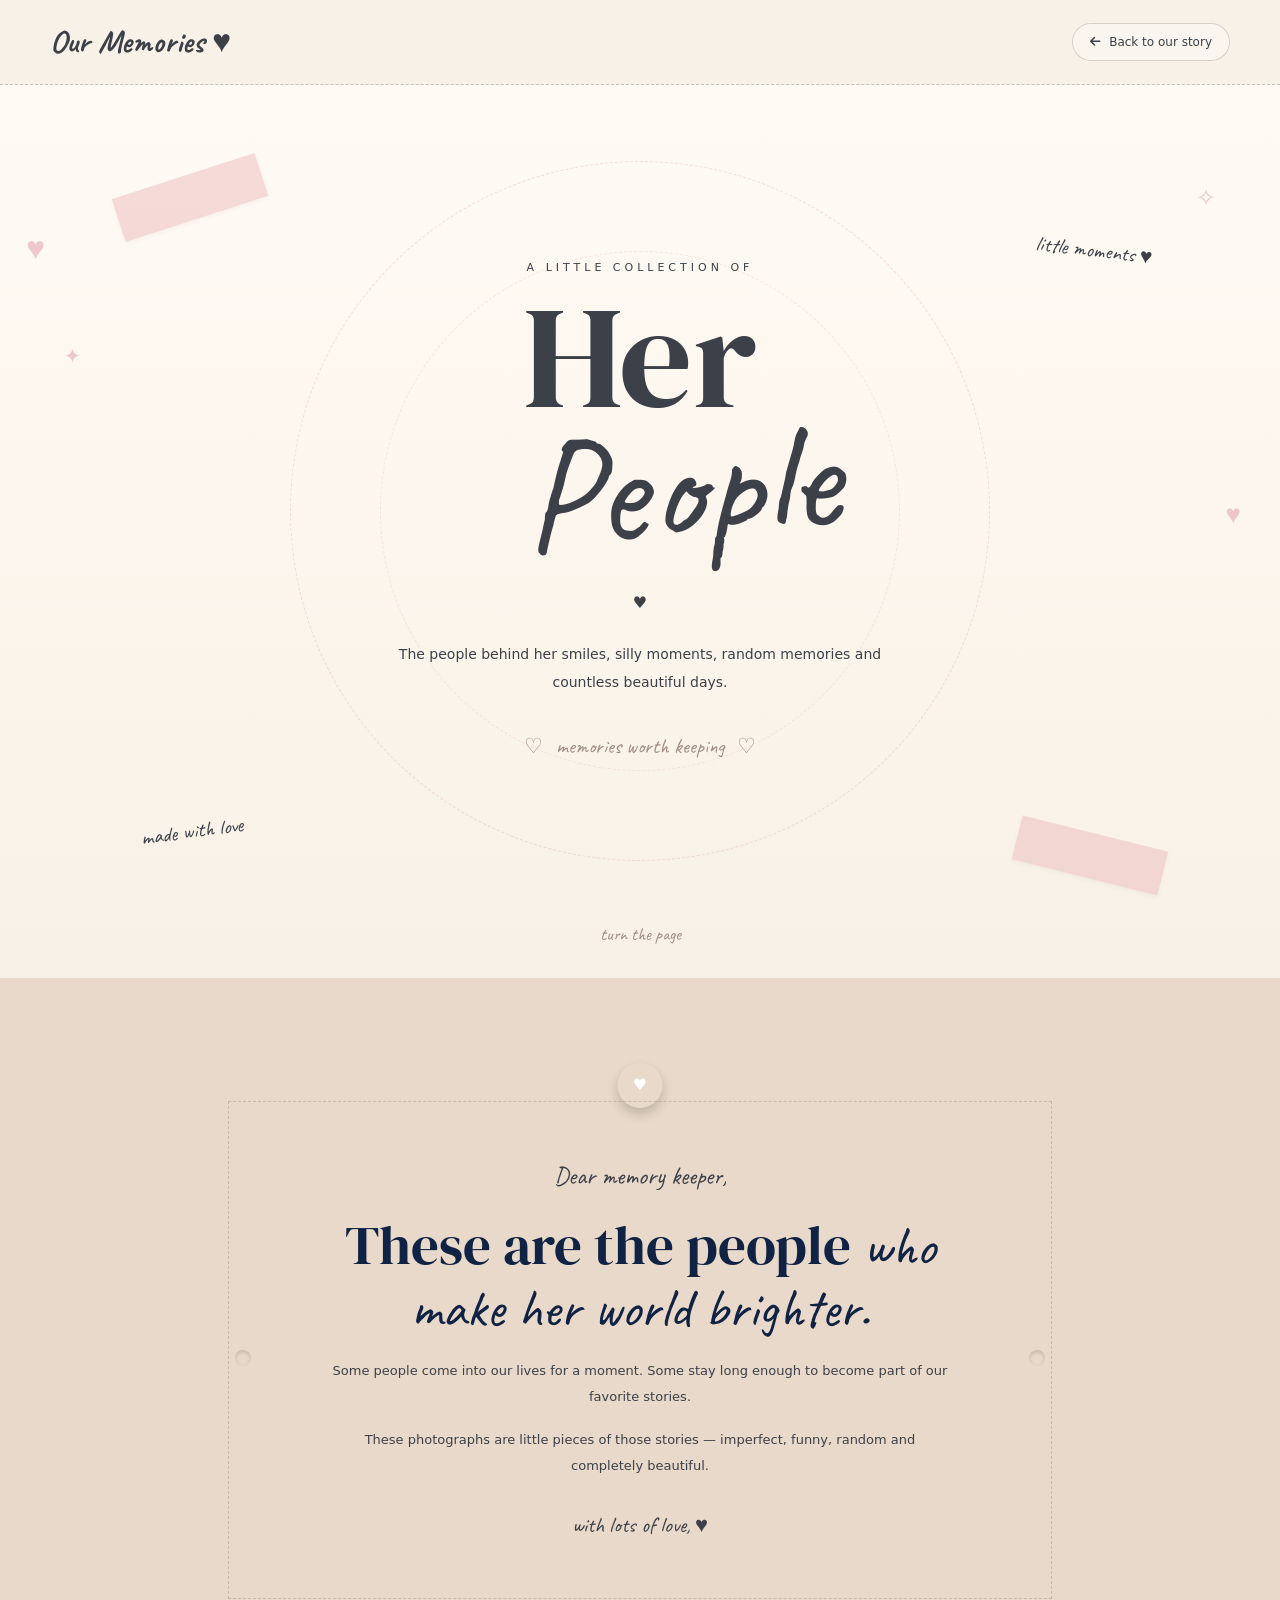
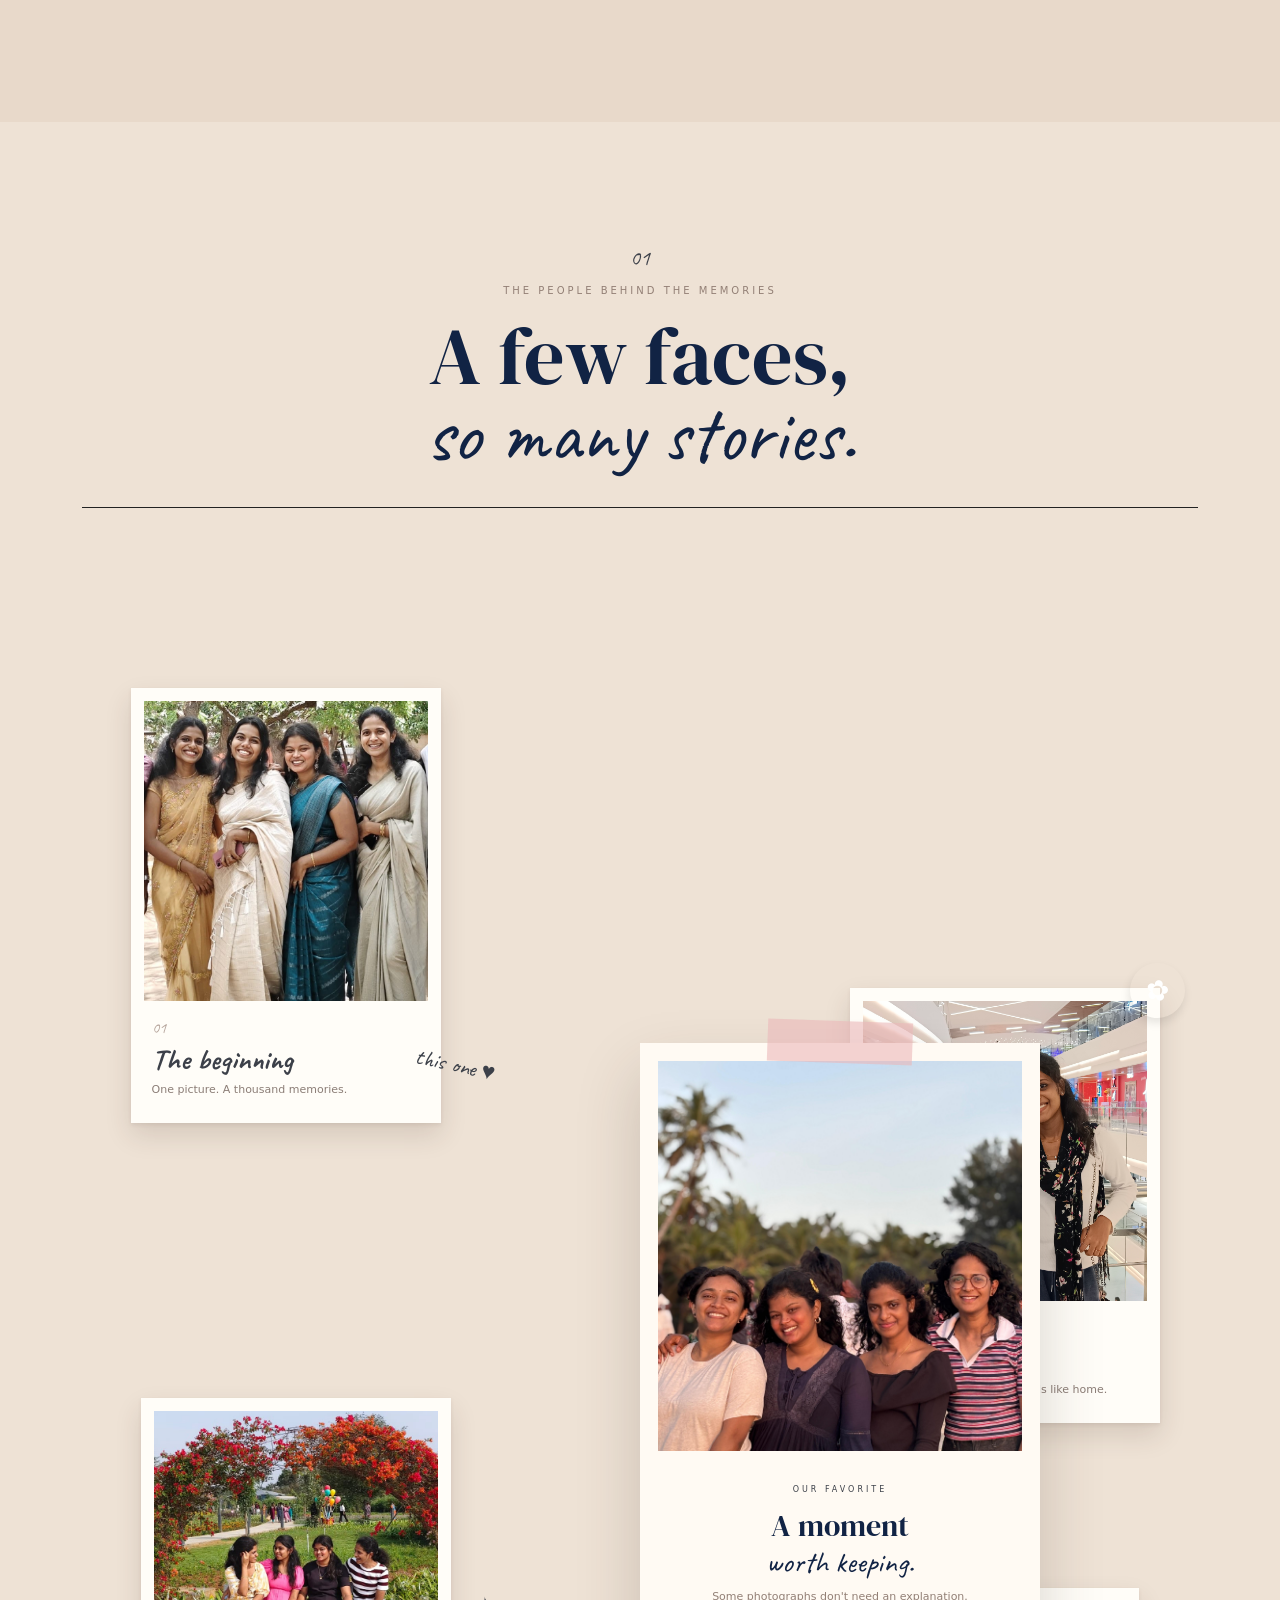
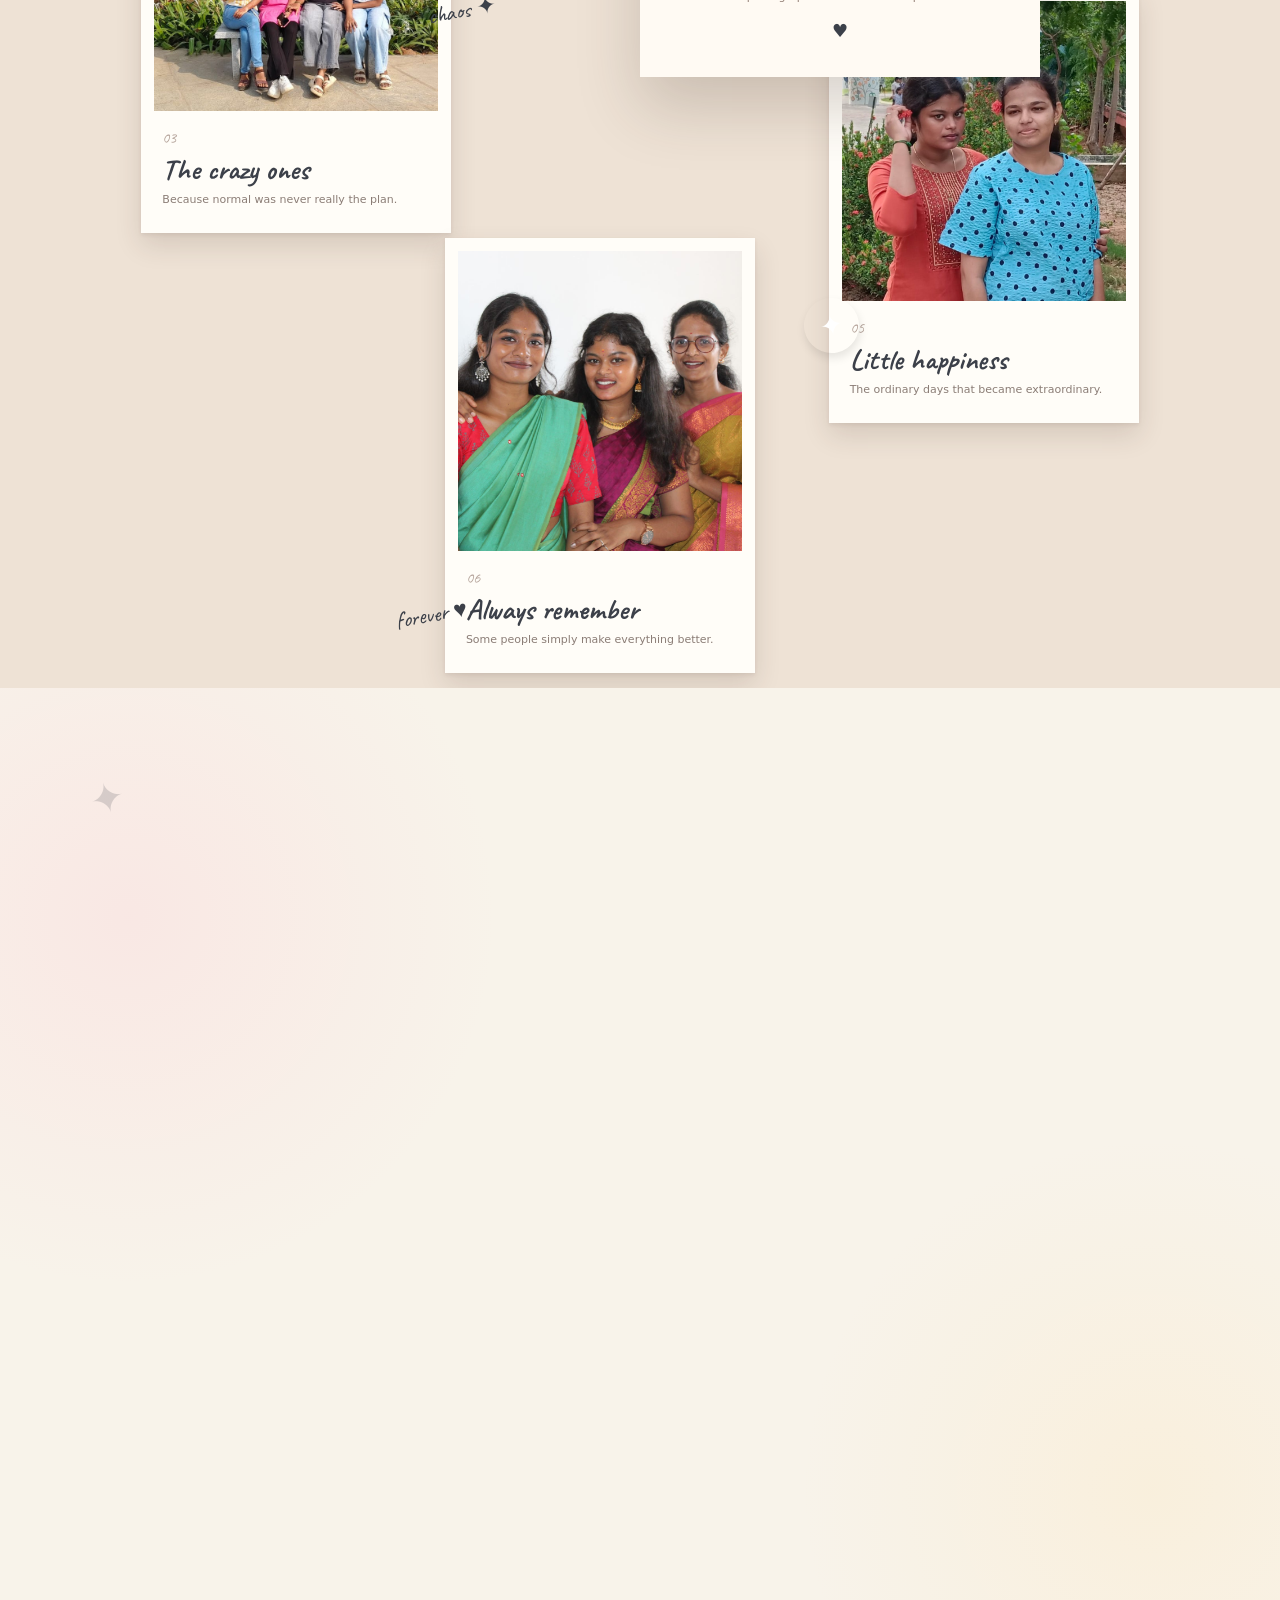
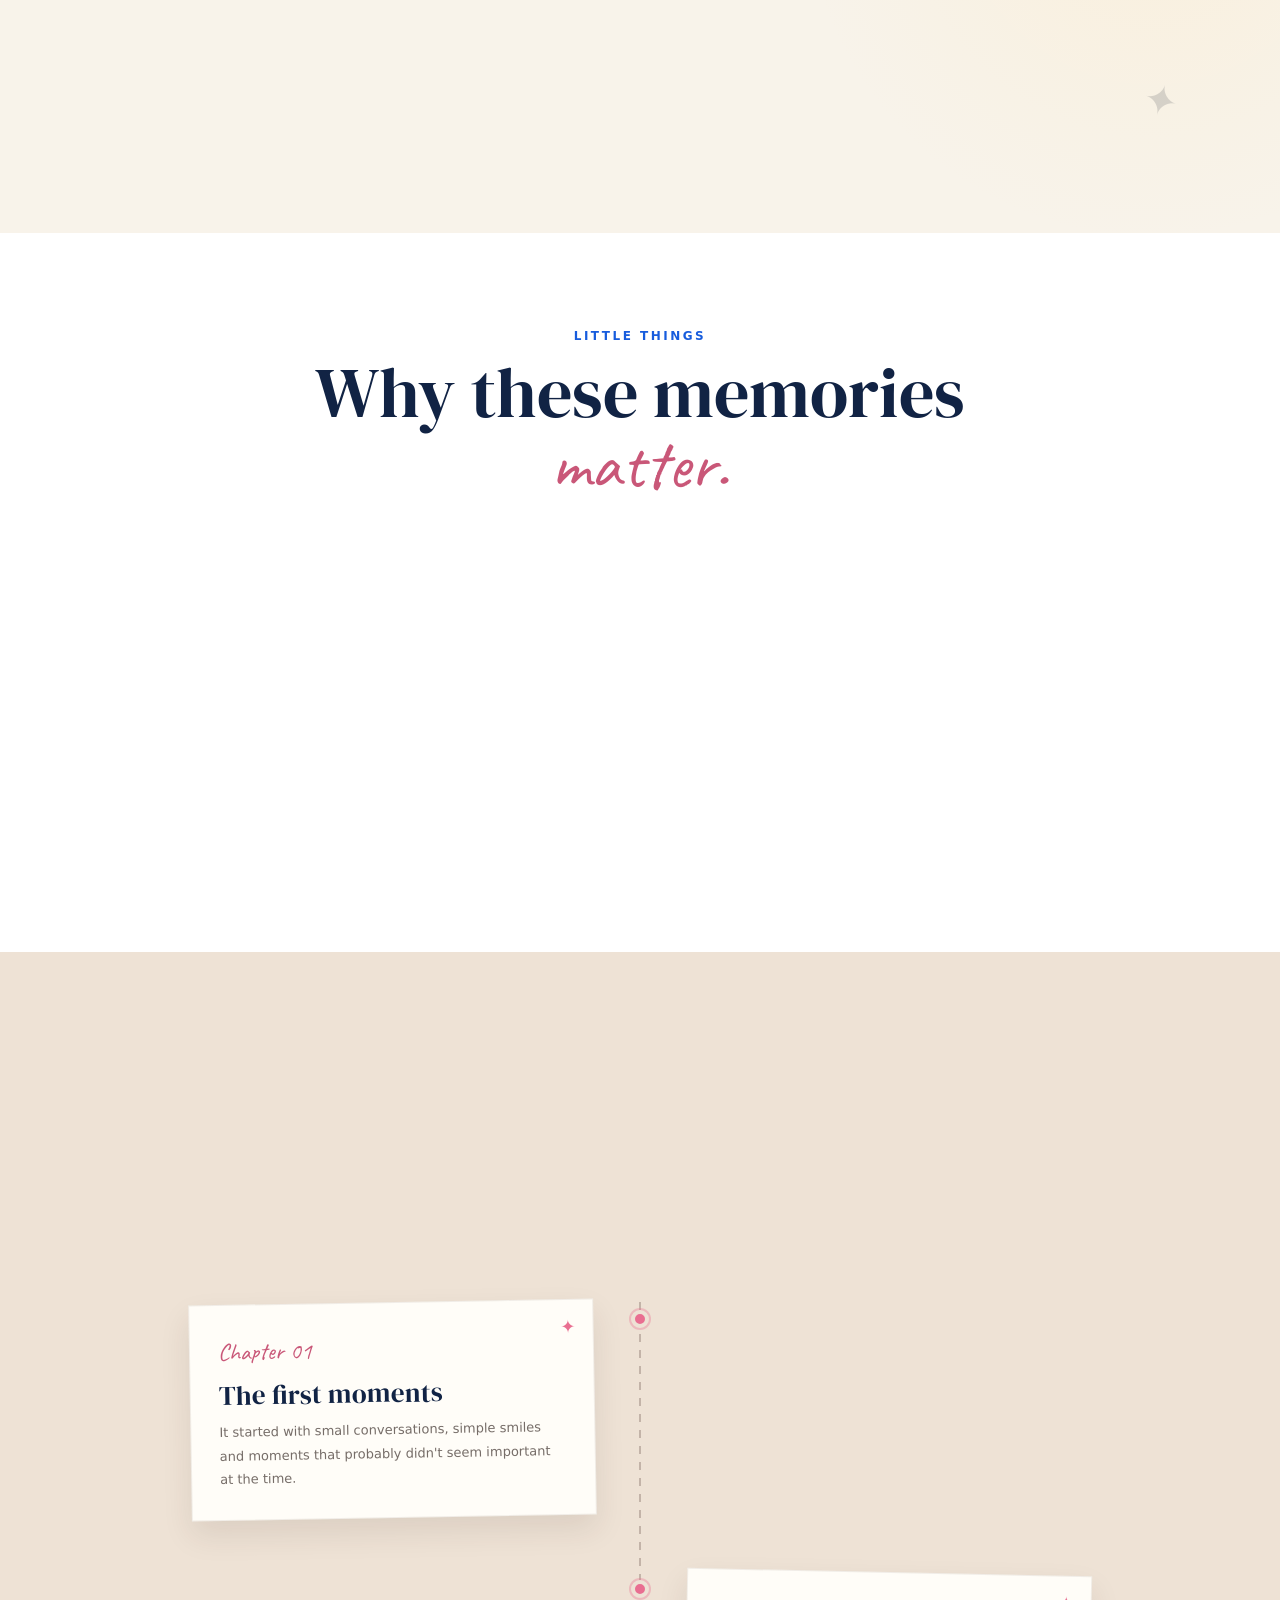
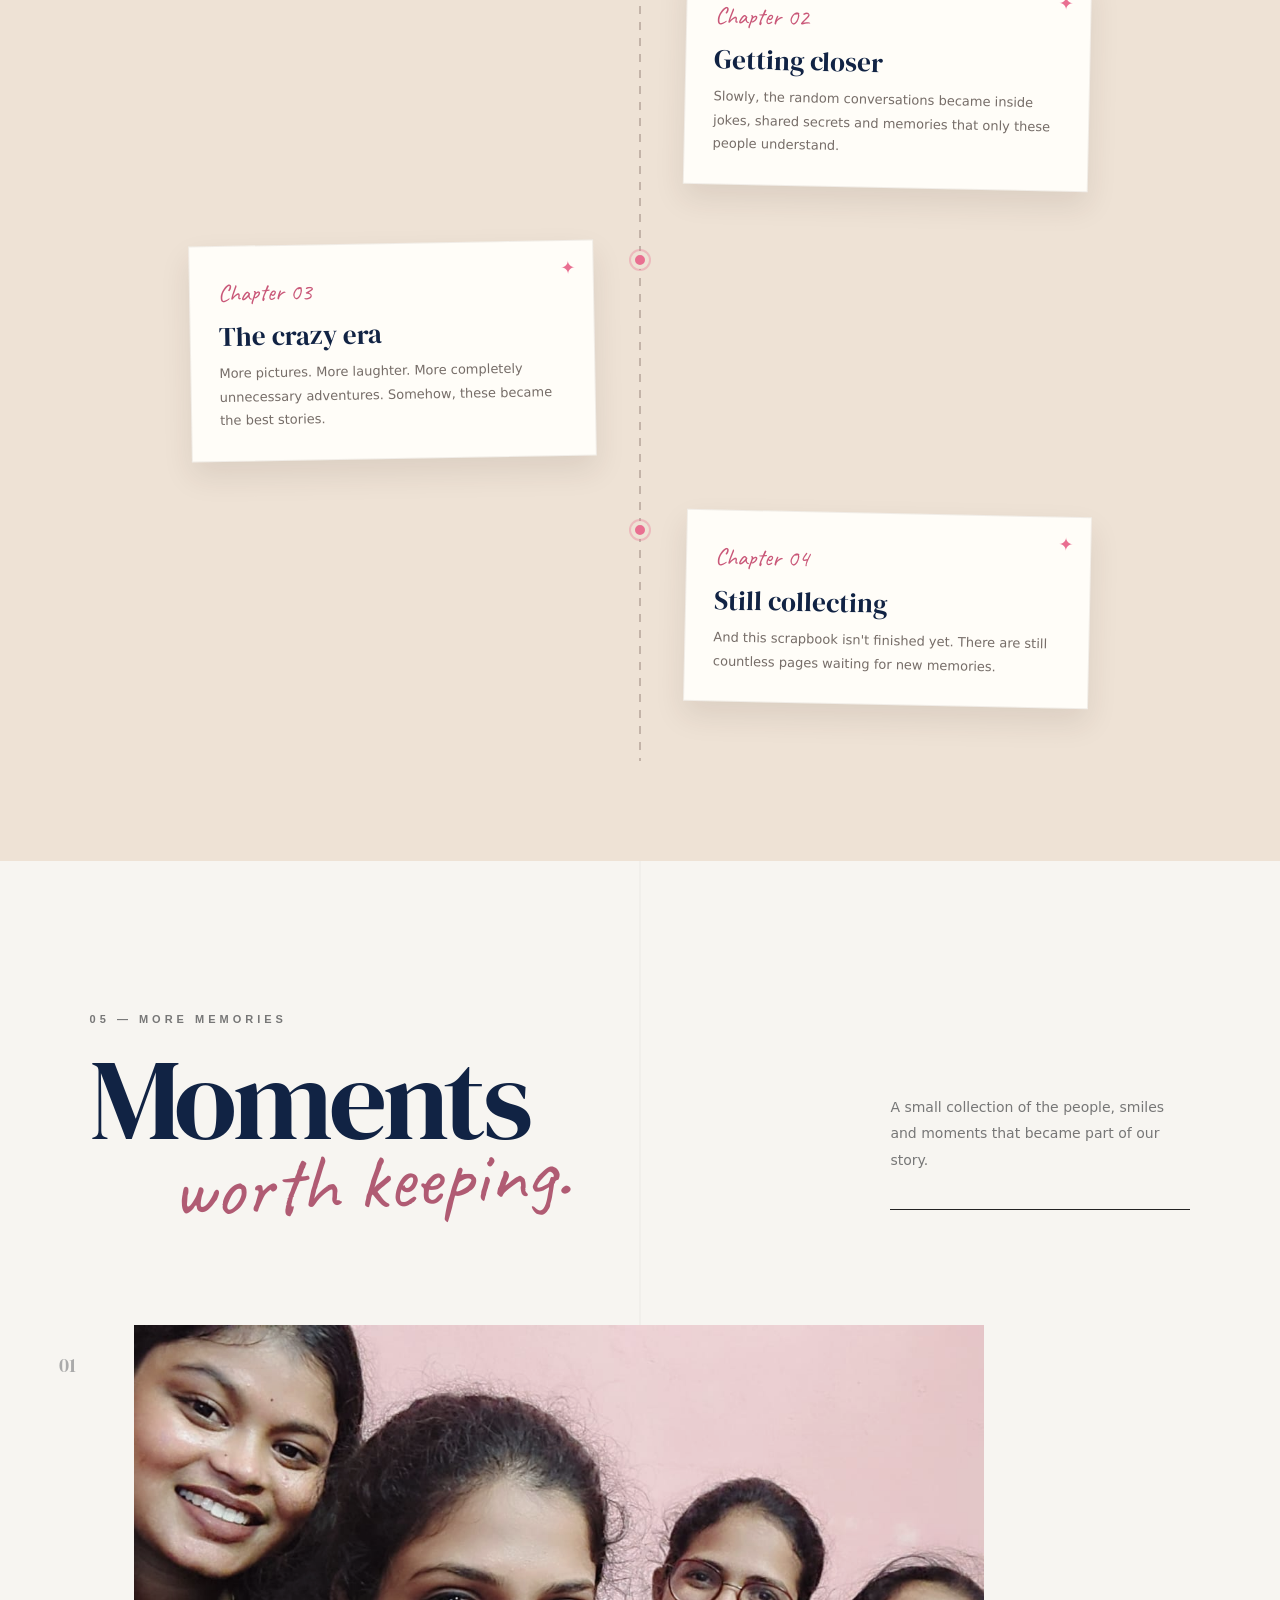
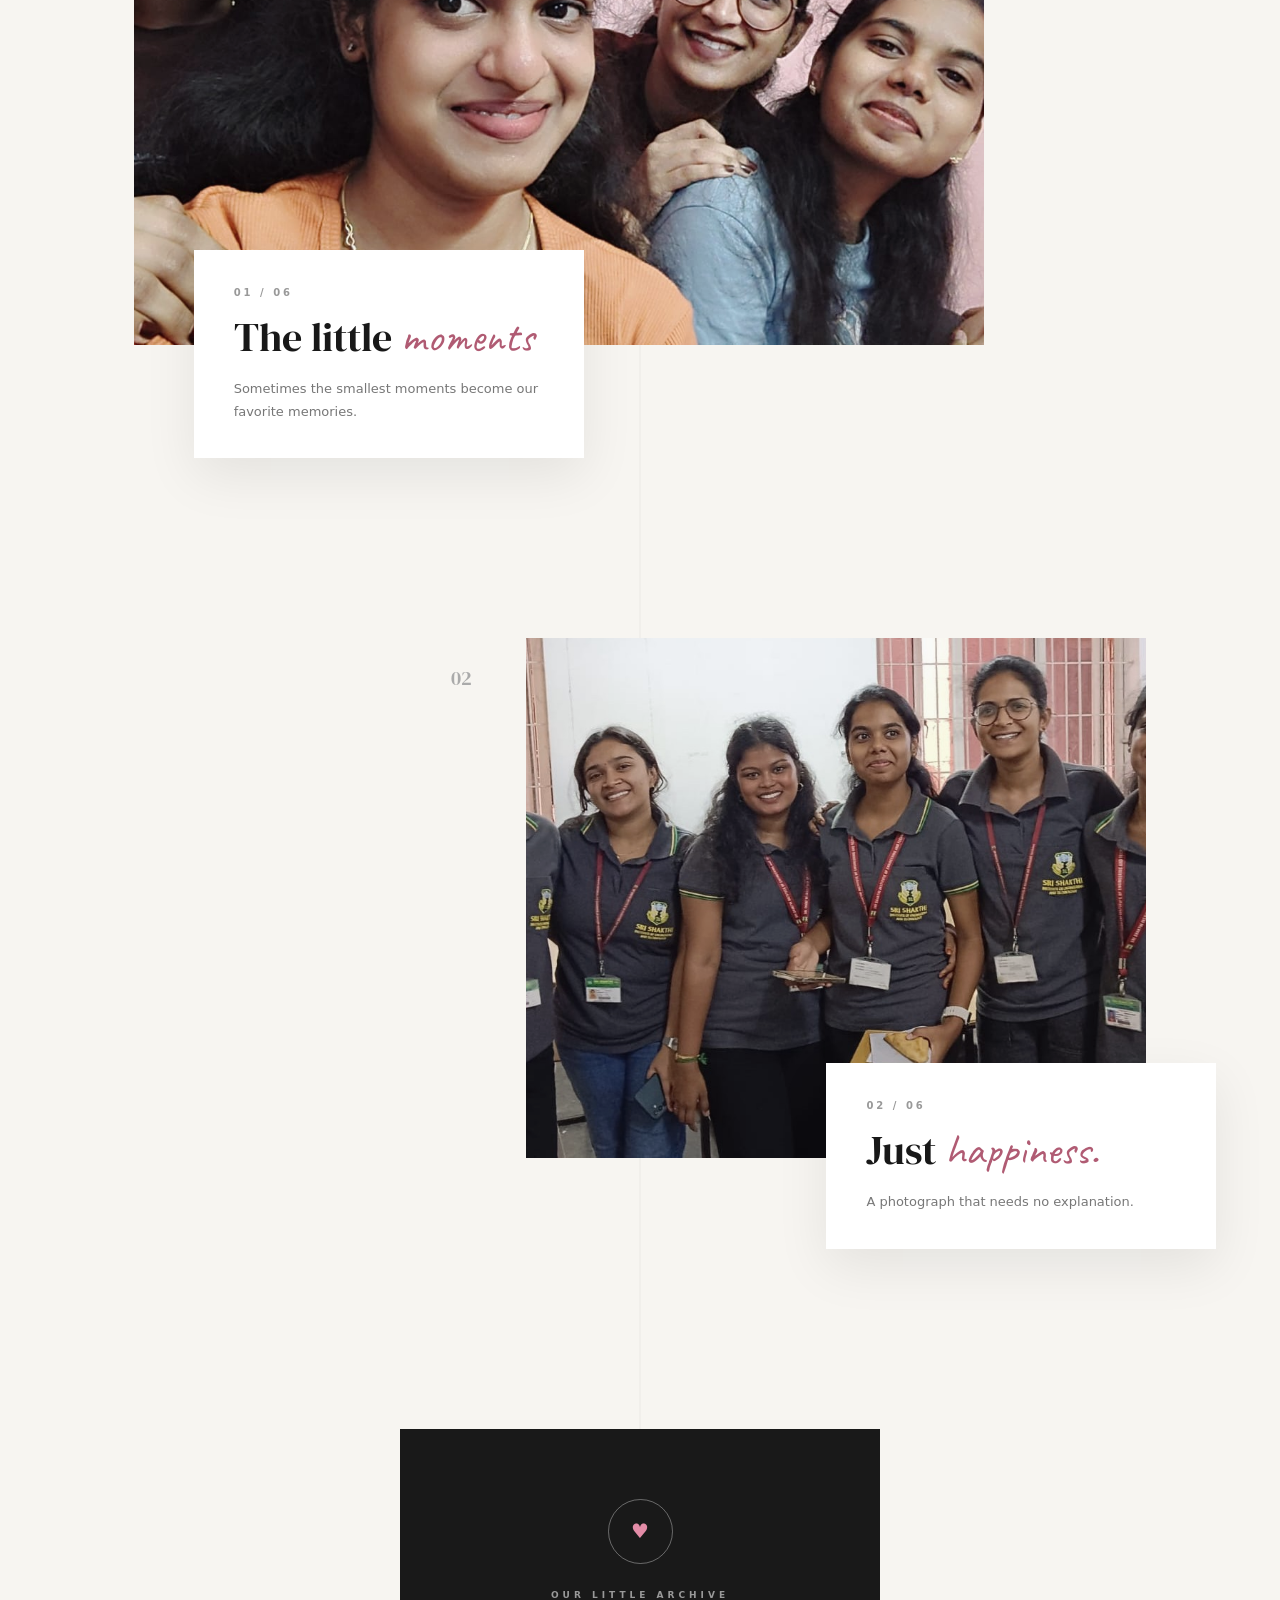
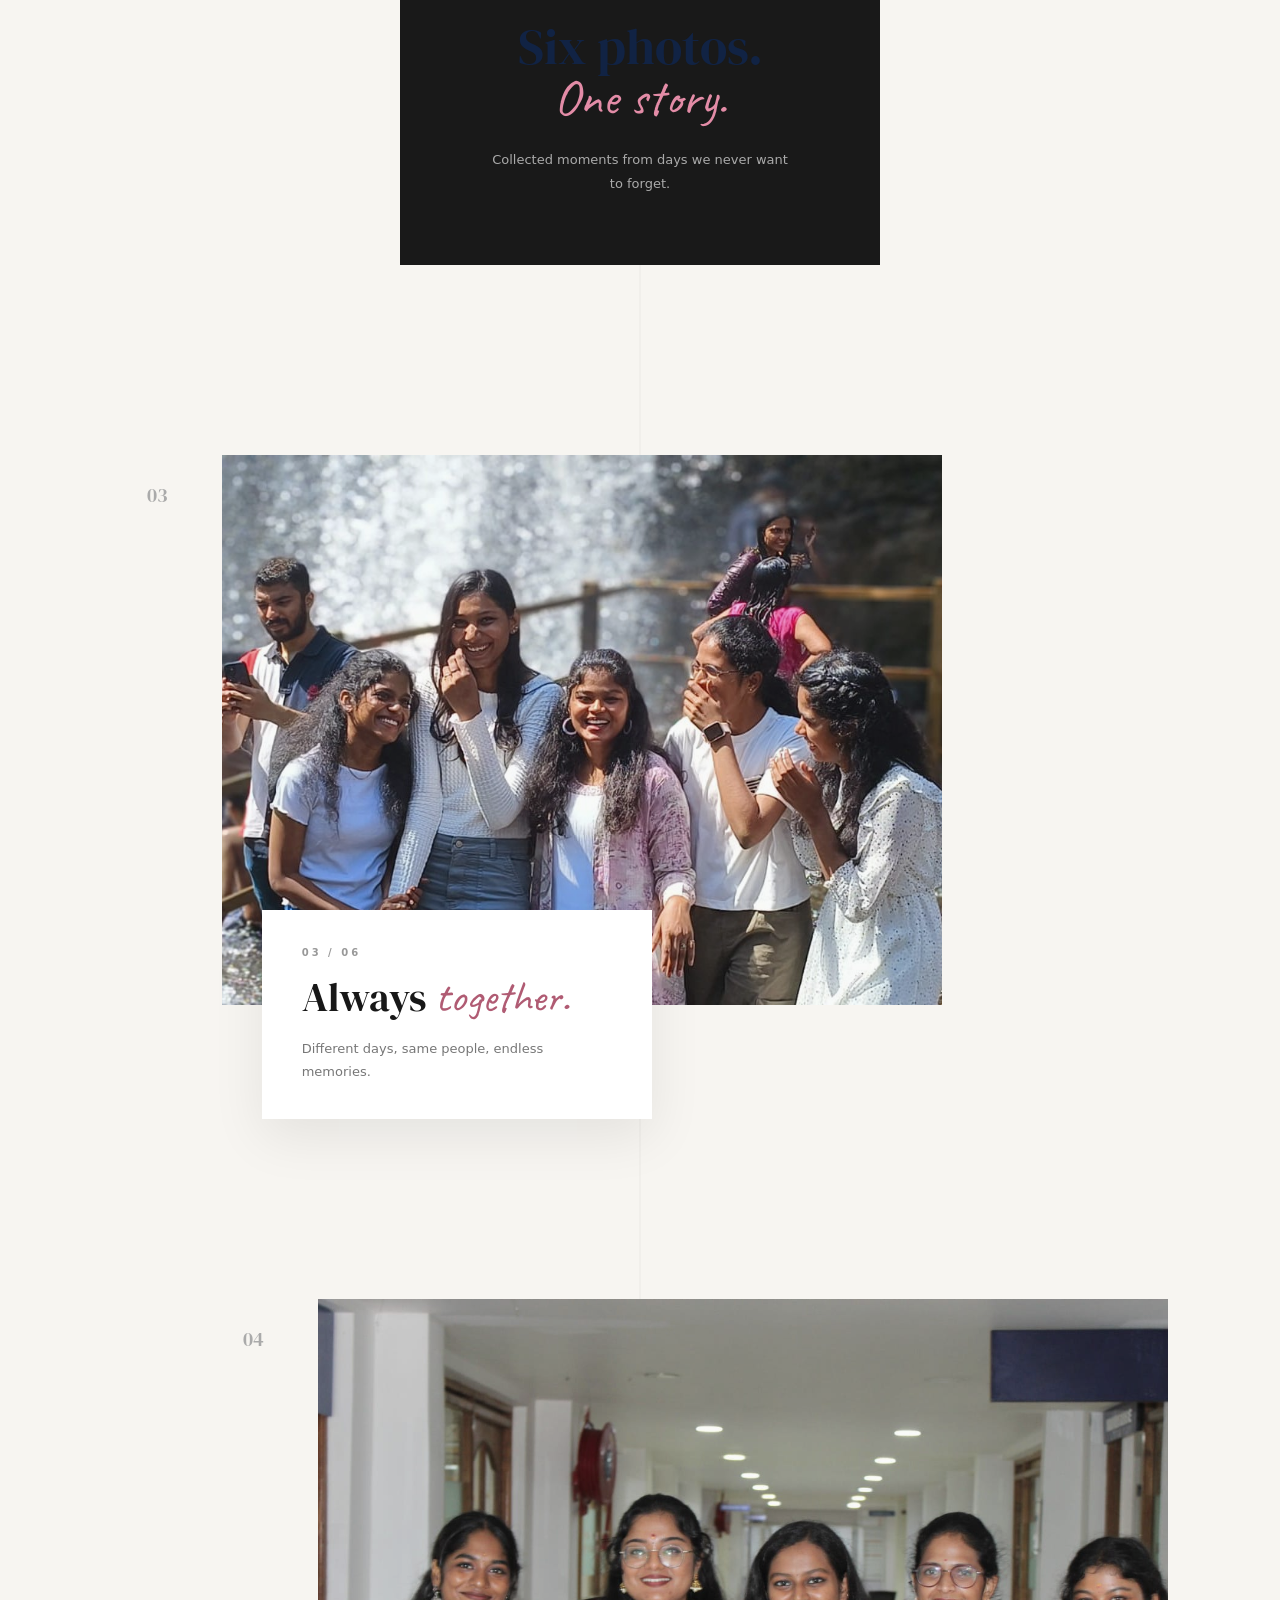
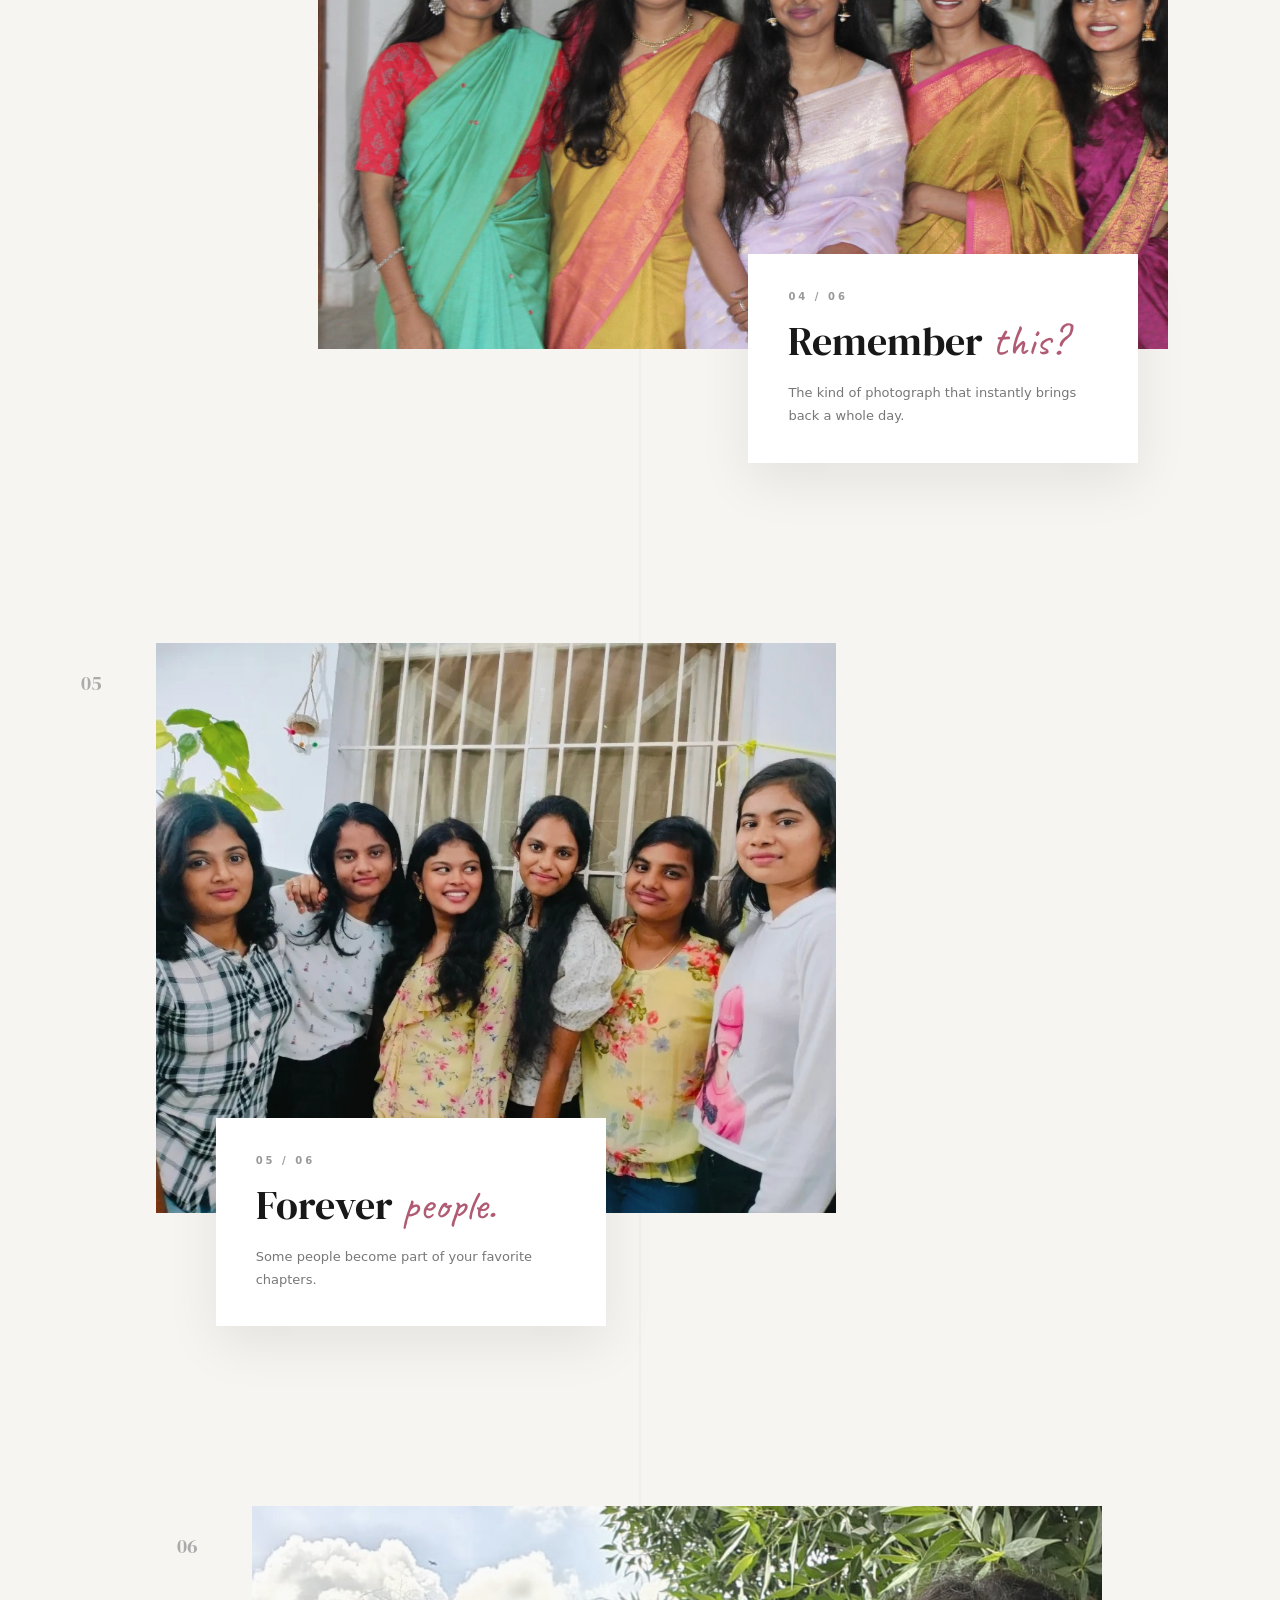
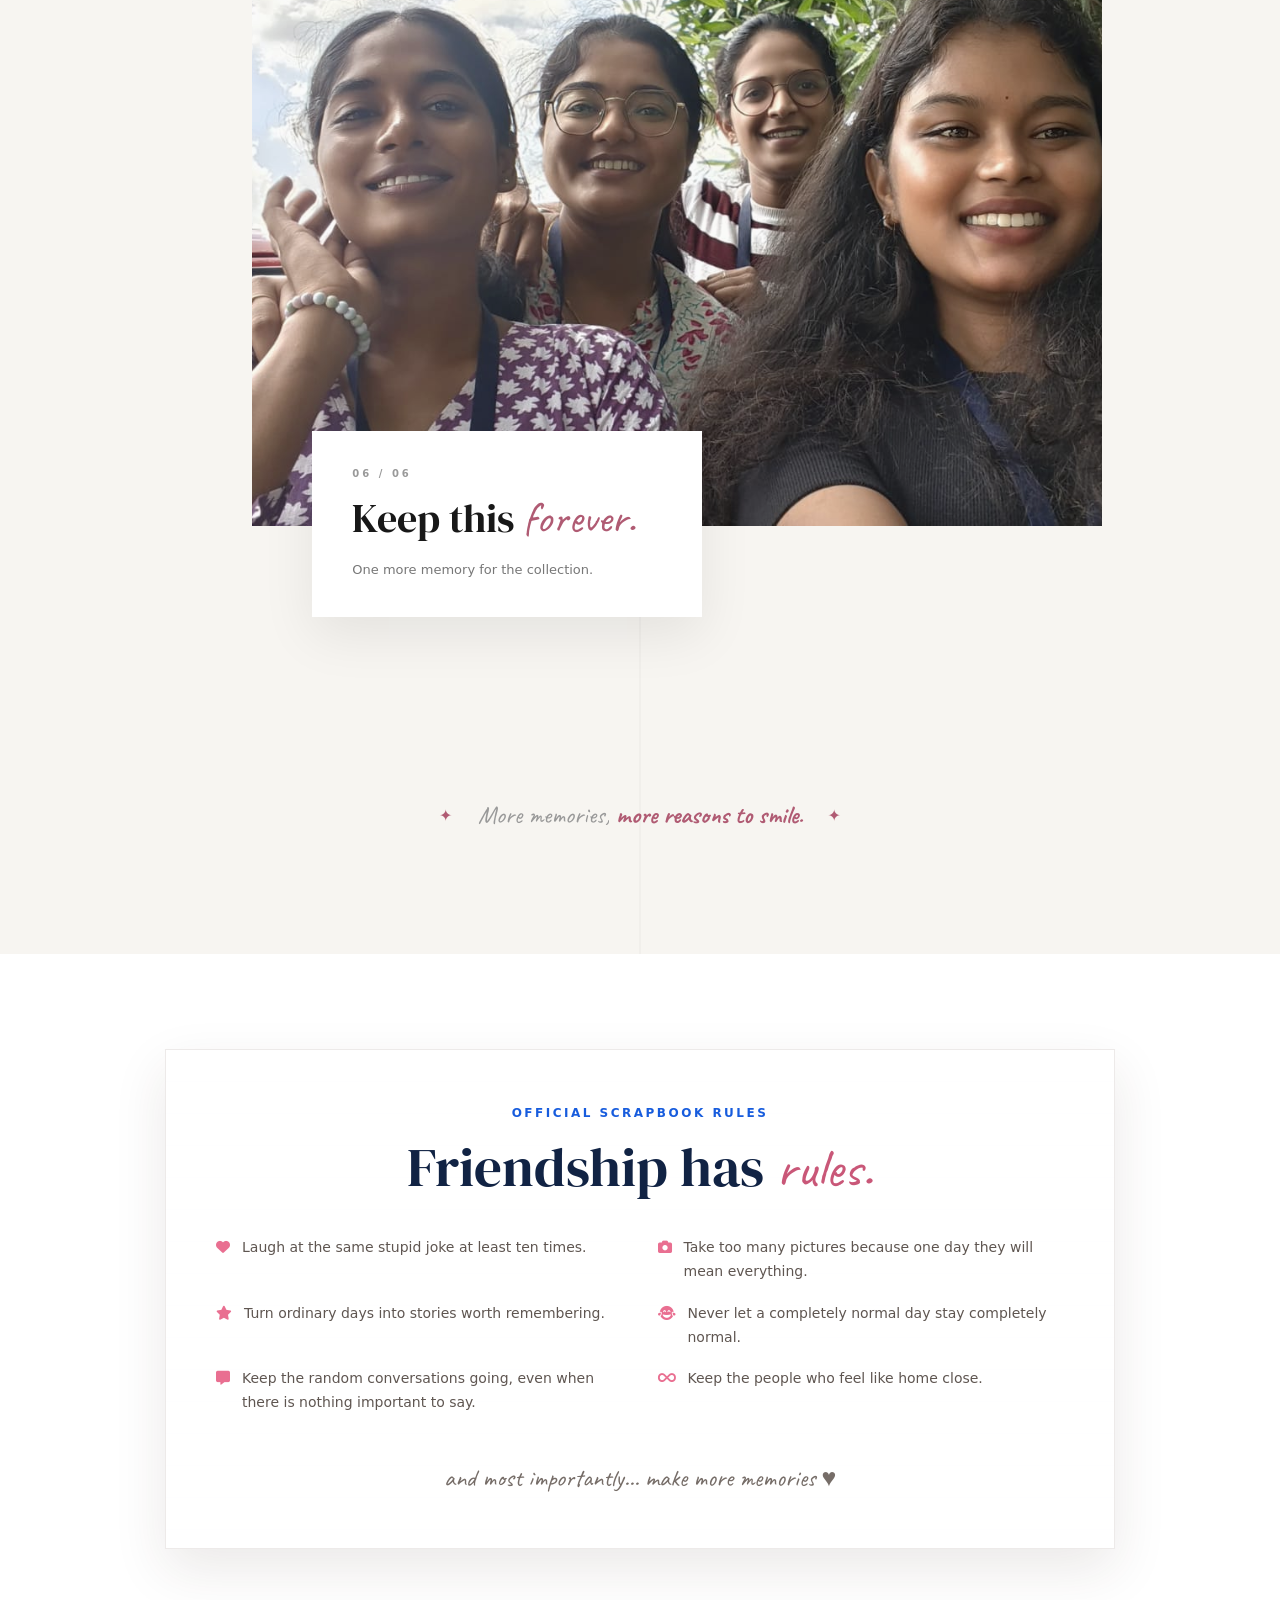
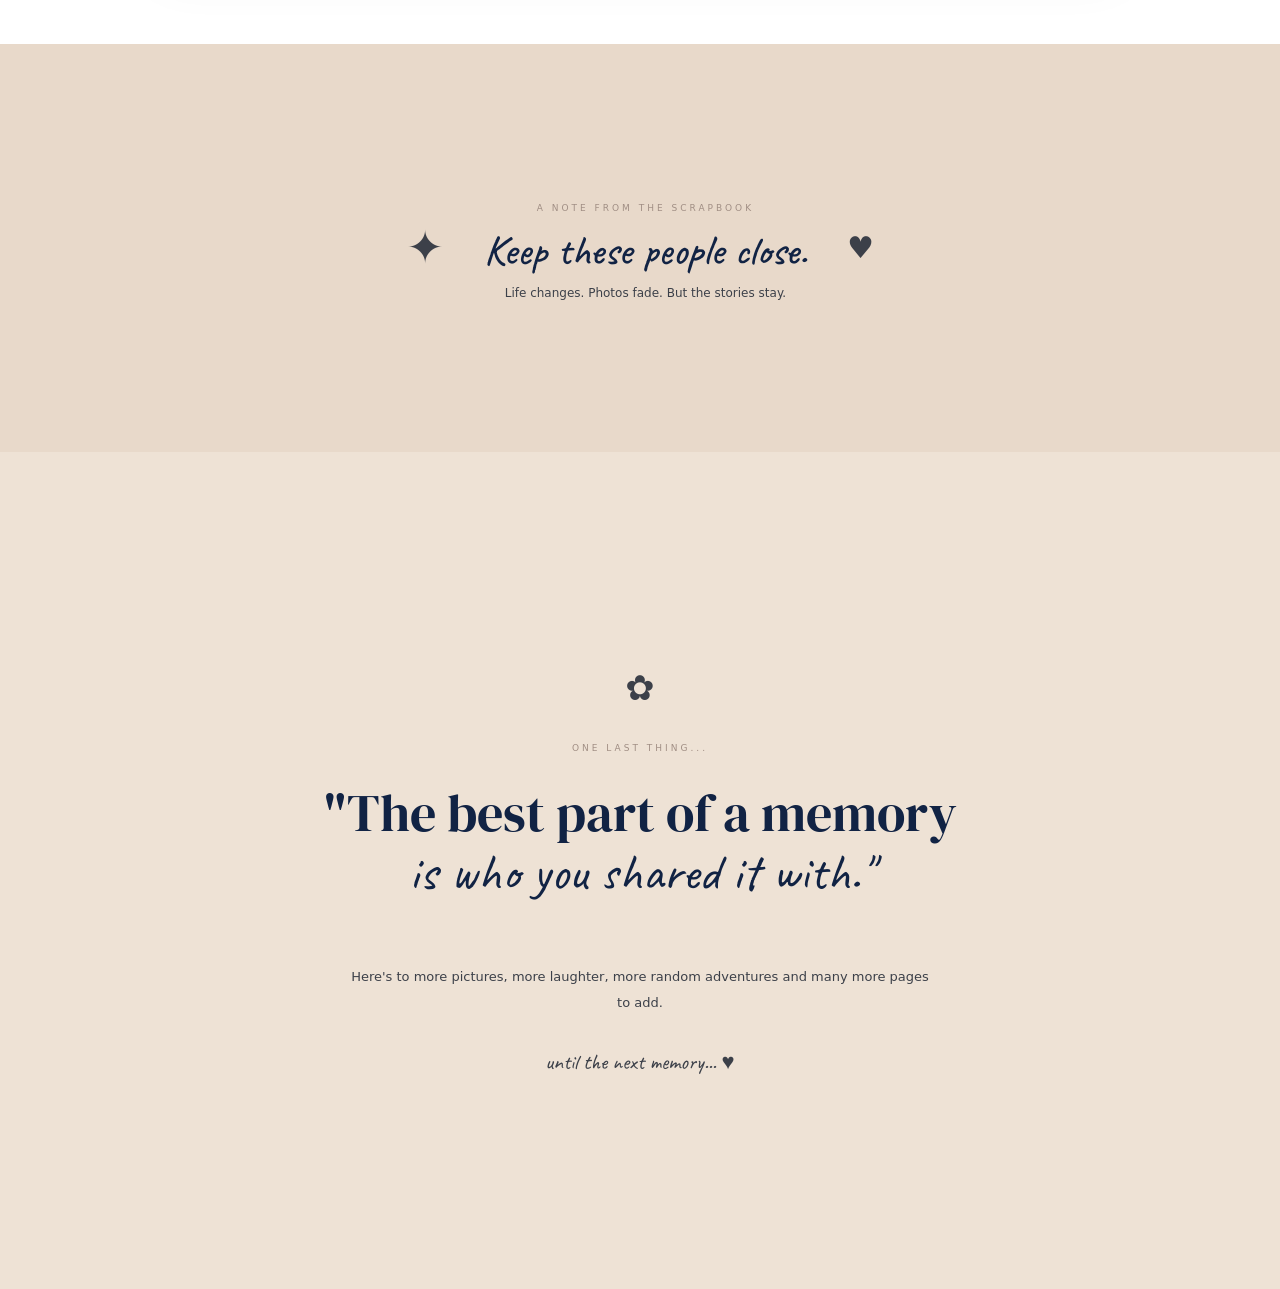
==== commit 08774468: "all 03 commit" ====
--- a/friends.html
+++ b/friends.html
@@ -1,1004 +1,1050 @@
-
-<!DOCTYPE html>
+<!doctype html>
 <html lang="en">
-
-<head>
-    <meta charset="UTF-8">
-    <meta name="viewport" content="width=device-width, initial-scale=1.0">
+  <head>
+    <meta charset="UTF-8" />
+    <meta name="viewport" content="width=device-width, initial-scale=1.0" />
 
     <title>Her People ❤️</title>
 
     <!-- Bootstrap -->
     <link
-        href="https://cdn.jsdelivr.net/npm/bootstrap@5.3.3/dist/css/bootstrap.min.css"
-        rel="stylesheet"
-    >
+      href="https://cdn.jsdelivr.net/npm/bootstrap@5.3.3/dist/css/bootstrap.min.css"
+      rel="stylesheet"
+    />
 
     <!-- Google Fonts -->
     <link
-        href="https://fonts.googleapis.com/css2?family=Caveat:wght@400;500;600;700&family=DM+Serif+Display&family=Poppins:wght@300;400;500;600&display=swap"
-        rel="stylesheet"
-    >
+      href="https://fonts.googleapis.com/css2?family=Caveat:wght@400;500;600;700&family=DM+Serif+Display&family=Poppins:wght@300;400;500;600&display=swap"
+      rel="stylesheet"
+    />
 
     <!-- Font Awesome -->
     <link
-        rel="stylesheet"
-        href="https://cdnjs.cloudflare.com/ajax/libs/font-awesome/6.5.2/css/all.min.css"
-    >
-
-    <link rel="stylesheet" href="friends.css">
-</head>
-
-<body>
-
-
-<!-- =====================================================
+      rel="stylesheet"
+      href="https://cdnjs.cloudflare.com/ajax/libs/font-awesome/6.5.2/css/all.min.css"
+    />
+
+    <link rel="stylesheet" href="friends.css" />
+  </head>
+
+  <body>
+    <!-- =====================================================
      FLOATING DECORATIONS
 ===================================================== -->
 
-<div class="floating-decoration decor-heart-one">♥</div>
-<div class="floating-decoration decor-heart-two">♥</div>
-<div class="floating-decoration decor-star-one">✦</div>
-<div class="floating-decoration decor-star-two">✧</div>
-
-
-<!-- =====================================================
+    <div class="floating-decoration decor-heart-one">♥</div>
+    <div class="floating-decoration decor-heart-two">♥</div>
+    <div class="floating-decoration decor-star-one">✦</div>
+    <div class="floating-decoration decor-star-two">✧</div>
+
+    <!-- =====================================================
      NAVBAR
 ===================================================== -->
 
-<nav class="scrap-navbar">
-
-    <div class="nav-inner">
-
-        <a href="index.html" class="brand">
-            Our <span>Memories</span> ♥
+    <nav class="scrap-navbar">
+      <div class="nav-inner">
+        <a href="index.html" class="brand"> Our <span>Memories</span> ♥ </a>
+
+        <a href="index.html" class="back-home">
+          <i class="fa-solid fa-arrow-left"></i>
+          Back to our story
         </a>
-
-        <a href="index.html" class="back-home">
-            <i class="fa-solid fa-arrow-left"></i>
-            Back to our story
-        </a>
-
-    </div>
-
-</nav>
-
-
-<!-- =====================================================
+      </div>
+    </nav>
+
+    <!-- =====================================================
      HERO / SCRAPBOOK COVER
 ===================================================== -->
 
-<header class="scrap-cover">
-
-    <div class="cover-tape tape-left"></div>
-    <div class="cover-tape tape-right"></div>
-
-    <div class="cover-content reveal">
-
-        <div class="tiny-label">
-            A little collection of
-        </div>
+    <header class="scrap-cover">
+      <div class="cover-tape tape-left"></div>
+      <div class="cover-tape tape-right"></div>
+
+      <div class="cover-content reveal">
+        <div class="tiny-label">A little collection of</div>
 
         <h1>
-            Her
-            <span>People</span>
+          Her
+          <span>People</span>
         </h1>
 
         <div class="hand-line">
-            <span></span>
-            ♥
-            <span></span>
+          <span></span>
+          ♥
+          <span></span>
         </div>
 
         <p class="cover-description">
-            The people behind her smiles,
-            silly moments, random memories
-            and countless beautiful days.
+          The people behind her smiles, silly moments, random memories and
+          countless beautiful days.
         </p>
 
         <div class="cover-date">
-            <span>♡</span>
-            memories worth keeping
-            <span>♡</span>
-        </div>
-
-    </div>
-
-    <div class="cover-note note-one">
-        made with love
-    </div>
-
-    <div class="cover-note note-two">
-        little moments ♥
-    </div>
-
-    <div class="scroll-hint">
+          <span>♡</span>
+          memories worth keeping
+          <span>♡</span>
+        </div>
+      </div>
+
+      <div class="cover-note note-one">made with love</div>
+
+      <div class="cover-note note-two">little moments ♥</div>
+
+      <div class="scroll-hint">
         <span></span>
         turn the page
-    </div>
-
-</header>
-
-
-<!-- =====================================================
+      </div>
+    </header>
+
+    <!-- =====================================================
      INTRO NOTE
 ===================================================== -->
 
-<section class="note-section">
-
-    <div class="container">
-
+    <section class="note-section">
+      <div class="container">
         <div class="paper-note reveal">
-
-            <div class="paper-hole hole-one"></div>
-            <div class="paper-hole hole-two"></div>
-
-            <div class="note-pin">
-                ♥
-            </div>
-
-            <div class="note-content">
-
-                <span class="note-label">
-                    Dear memory keeper,
-                </span>
-
-                <h2>
-                    These are the people
-                    <em>who make her world brighter.</em>
-                </h2>
-
-                <p>
-                    Some people come into our lives for a moment.
-                    Some stay long enough to become part of our
-                    favorite stories.
-                </p>
-
-                <p>
-                    These photographs are little pieces of those
-                    stories — imperfect, funny, random and
-                    completely beautiful.
-                </p>
-
-                <div class="signature">
-                    with lots of love,
-                    <strong>♥</strong>
-                </div>
-
-            </div>
-
-        </div>
-
-    </div>
-
-</section>
-
-
-<!-- =====================================================
+          <div class="paper-hole hole-one"></div>
+          <div class="paper-hole hole-two"></div>
+
+          <div class="note-pin">♥</div>
+
+          <div class="note-content">
+            <span class="note-label"> Dear memory keeper, </span>
+
+            <h2>
+              These are the people
+              <em>who make her world brighter.</em>
+            </h2>
+
+            <p>
+              Some people come into our lives for a moment. Some stay long
+              enough to become part of our favorite stories.
+            </p>
+
+            <p>
+              These photographs are little pieces of those stories — imperfect,
+              funny, random and completely beautiful.
+            </p>
+
+            <div class="signature">
+              with lots of love,
+              <strong>♥</strong>
+            </div>
+          </div>
+        </div>
+      </div>
+    </section>
+
+    <!-- =====================================================
      MEMORY INTRO
 ===================================================== -->
 
-<section class="memory-heading">
-
-    <div class="container reveal">
-
-        <div class="chapter-number">
-            01
-        </div>
-
-        <span>
-            The people behind the memories
-        </span>
+    <section class="memory-heading">
+      <div class="container reveal">
+        <div class="chapter-number">01</div>
+
+        <span> The people behind the memories </span>
 
         <h2>
-            A few faces,
-            <br>
-            <em>so many stories.</em>
+          A few faces,
+          <br />
+          <em>so many stories.</em>
         </h2>
 
         <div class="heading-line"></div>
-
-    </div>
-
-</section>
-
-
-<!-- =====================================================
+      </div>
+    </section>
+
+    <!-- =====================================================
      SCRAPBOOK GALLERY
 ===================================================== -->
 
-<main class="scrapbook">
-
-    <div class="container">
-
+    <main class="scrapbook">
+      <div class="container">
         <div class="scrapbook-board">
-
-
-            <!-- =============================================
+          <!-- =============================================
                  PHOTO 01
             ============================================== -->
 
-            <article class="polaroid photo-one reveal">
-
-                <div class="photo-frame">
-
-                    <img
-                        src="images/WhatsApp Image 2026-09-13 at 6.33.53 PM.jpeg"
-                        alt="Beautiful memory"
-                        loading="lazy"
-                    >
-
-                    <button
-                        class="zoom-button"
-                        type="button"
-                        onclick="openImage(
-                            'images/WhatsApp Image 2026-09-13 at 6.33.53 PM.jpeg',
-                            'A Beautiful Memory ❤️'
-                        )"
-                        aria-label="Open memory"
-                    >
-                        <i class="fa-solid fa-expand"></i>
-                    </button>
-
-                </div>
-
-                <div class="polaroid-caption">
-
-                    <span class="photo-number">
-                        01
-                    </span>
-
-                    <h3>
-                        The beginning
-                    </h3>
-
-                    <p>
-                        One picture.
-                        A thousand memories.
-                    </p>
-
-                </div>
-
-                <div class="hand-note">
-                    this one ♥
-                </div>
-
-            </article>
-
-
-            <!-- =============================================
+          <article class="polaroid photo-one reveal">
+            <div class="photo-frame">
+              <img
+                src="images/WhatsApp Image 2026-09-13 at 6.33.53 PM.jpeg"
+                alt="Beautiful memory"
+                loading="lazy"
+              />
+
+              <button
+                class="zoom-button"
+                type="button"
+                onclick="
+                  openImage(
+                    'images/WhatsApp Image 2026-09-13 at 6.33.53 PM.jpeg',
+                    'A Beautiful Memory ❤️',
+                  )
+                "
+                aria-label="Open memory"
+              >
+                <i class="fa-solid fa-expand"></i>
+              </button>
+            </div>
+
+            <div class="polaroid-caption">
+              <span class="photo-number"> 01 </span>
+
+              <h3>The beginning</h3>
+
+              <p>One picture. A thousand memories.</p>
+            </div>
+
+            <div class="hand-note">this one ♥</div>
+          </article>
+
+          <!-- =============================================
                  PHOTO 02
             ============================================== -->
 
-            <article class="polaroid photo-two reveal">
-
-                <div class="photo-frame">
-
-                    <img
-                        src="images/friend2.jpg"
-                        alt="Forever friends"
-                        loading="lazy"
-                    >
-
-                    <button
-                        class="zoom-button"
-                        type="button"
-                        onclick="openImage(
-                            'images/friend2.jpg',
-                            'Forever Friends 🌸'
-                        )"
-                        aria-label="Open memory"
-                    >
-                        <i class="fa-solid fa-expand"></i>
-                    </button>
-
-                </div>
-
-                <div class="polaroid-caption">
-
-                    <span class="photo-number">
-                        02
-                    </span>
-
-                    <h3>
-                        Forever people
-                    </h3>
-
-                    <p>
-                        The kind of friendship
-                        that feels like home.
-                    </p>
-
-                </div>
-
-                <div class="sticker sticker-flower">
-                    ✿
-                </div>
-
-            </article>
-
-
-            <!-- =============================================
+          <article class="polaroid photo-two reveal">
+            <div class="photo-frame">
+              <img src="images/fd5a.jpeg" alt="Forever friends" loading="lazy" />
+
+              <button
+                class="zoom-button"
+                type="button"
+                onclick="openImage('images/fd5a.jpeg', 'Forever Friends 🌸')"
+                aria-label="Open memory"
+              >
+                <i class="fa-solid fa-expand"></i>
+              </button>
+            </div>
+
+            <div class="polaroid-caption">
+              <span class="photo-number"> 02 </span>
+
+              <h3>Forever people</h3>
+
+              <p>The kind of friendship that feels like home.</p>
+            </div>
+
+            <div class="sticker sticker-flower">✿</div>
+          </article>
+
+          <!-- =============================================
                  PHOTO 03
             ============================================== -->
 
-            <article class="polaroid photo-three reveal">
-
-                <div class="photo-frame">
-
-                    <img
-                        src="images/friend3.jpg"
-                        alt="Crazy memories"
-                        loading="lazy"
-                    >
-
-                    <button
-                        class="zoom-button"
-                        type="button"
-                        onclick="openImage(
-                            'images/friend3.jpg',
-                            'Crazy Memories 😂'
-                        )"
-                        aria-label="Open memory"
-                    >
-                        <i class="fa-solid fa-expand"></i>
-                    </button>
-
-                </div>
-
-                <div class="polaroid-caption">
-
-                    <span class="photo-number">
-                        03
-                    </span>
-
-                    <h3>
-                        The crazy ones
-                    </h3>
-
-                    <p>
-                        Because normal was never
-                        really the plan.
-                    </p>
-
-                </div>
-
-                <div class="hand-note note-crazy">
-                    chaos ✦
-                </div>
-
-            </article>
-
-
-            <!-- =============================================
+          <article class="polaroid photo-three reveal">
+            <div class="photo-frame">
+              <img src="images/fd3.jpeg" alt="Crazy memories" loading="lazy" />
+
+              <button
+                class="zoom-button"
+                type="button"
+                onclick="openImage('images/fd3.jpeg', 'Crazy Memories 😂')"
+                aria-label="Open memory"
+              >
+                <i class="fa-solid fa-expand"></i>
+              </button>
+            </div>
+
+            <div class="polaroid-caption">
+              <span class="photo-number"> 03 </span>
+
+              <h3>The crazy ones</h3>
+
+              <p>Because normal was never really the plan.</p>
+            </div>
+
+            <div class="hand-note note-crazy">chaos ✦</div>
+          </article>
+
+          <!-- =============================================
                  CENTER MEMORY
             ============================================== -->
 
-            <article class="center-memory reveal">
-
-                <div class="center-tape"></div>
-
-                <div class="center-photo">
-
-                    <img
-                        src="images/friend4.jpg"
-                        alt="Special memory"
-                        loading="lazy"
-                    >
-
-                    <button
-                        class="center-zoom"
-                        type="button"
-                        onclick="openImage(
-                            'images/friend4.jpg',
-                            'A Special Memory 💕'
-                        )"
-                        aria-label="Open memory"
-                    >
-                        <i class="fa-solid fa-magnifying-glass-plus"></i>
-                    </button>
-
-                </div>
-
-                <div class="center-caption">
-
-                    <span>
-                        OUR FAVORITE
-                    </span>
-
-                    <h2>
-                        A moment
-                        <em>worth keeping.</em>
-                    </h2>
-
-                    <p>
-                        Some photographs don't need
-                        an explanation.
-                    </p>
-
-                    <div class="center-heart">
-                        ♥
-                    </div>
-
-                </div>
-
-            </article>
-
-
-            <!-- =============================================
+          <article class="center-memory reveal">
+            <div class="center-tape"></div>
+
+            <div class="center-photo" id="fd11">
+              <img src="images/fd2.jpeg" alt="Special memory" loading="lazy" />
+
+              <button
+                class="center-zoom"
+                type="button"
+                onclick="openImage('images/fd2.jpeg', 'A Special Memory 💕')"
+                aria-label="Open memory"
+              >
+                <i class="fa-solid fa-magnifying-glass-plus"></i>
+              </button>
+            </div>
+
+            <div class="center-caption">
+              <span> OUR FAVORITE </span>
+
+              <h2>
+                A moment
+                <em>worth keeping.</em>
+              </h2>
+
+              <p>Some photographs don't need an explanation.</p>
+
+              <div class="center-heart">♥</div>
+            </div>
+          </article>
+
+          <!-- =============================================
                  PHOTO 05
             ============================================== -->
 
-            <article class="polaroid photo-five reveal">
-
-                <div class="photo-frame">
-
-                    <img
-                        src="images/friend5.jpg"
-                        alt="Beautiful memory"
-                        loading="lazy"
-                    >
-
-                    <button
-                        class="zoom-button"
-                        type="button"
-                        onclick="openImage(
-                            'images/friend5.jpg',
-                            'Beautiful Moment ✨'
-                        )"
-                        aria-label="Open memory"
-                    >
-                        <i class="fa-solid fa-expand"></i>
-                    </button>
-
-                </div>
-
-                <div class="polaroid-caption">
-
-                    <span class="photo-number">
-                        05
-                    </span>
-
-                    <h3>
-                        Little happiness
-                    </h3>
-
-                    <p>
-                        The ordinary days that
-                        became extraordinary.
-                    </p>
-
-                </div>
-
-                <div class="sticker sticker-star">
-                    ✦
-                </div>
-
-            </article>
-
-
-            <!-- =============================================
+          <article class="polaroid photo-five reveal">
+            <div class="photo-frame">
+              <img
+                src="images/fd11.jpeg"
+                alt="Beautiful memory"
+                loading="lazy"
+              />
+
+              <button
+                class="zoom-button"
+                type="button"
+                onclick="openImage('images/fd11.jpeg', 'Beautiful Moment ✨')"
+                aria-l3+abel="Open memory"
+              >
+                <i class="fa-solid fa-expand"></i>
+              </button>
+            </div>
+
+            <div class="polaroid-caption">
+              <span class="photo-number"> 05 </span>
+
+              <h3>Little happiness</h3>
+
+              <p>The ordinary days that became extraordinary.</p>
+            </div>
+
+            <div class="sticker sticker-star">✦</div>
+          </article>
+
+          <!-- =============================================
                  PHOTO 06
             ============================================== -->
 
-            <article class="polaroid photo-six reveal">
-
-                <div class="photo-frame">
-
-                    <img
-                        src="images/friend6.jpg"
-                        alt="Special friend"
-                        loading="lazy"
-                    >
-
-                    <button
-                        class="zoom-button"
-                        type="button"
-                        onclick="openImage(
-                            'images/friend6.jpg',
-                            'Special Memory 🌷'
-                        )"
-                        aria-label="Open memory"
-                    >
-                        <i class="fa-solid fa-expand"></i>
-                    </button>
-
-                </div>
-
-                <div class="polaroid-caption">
-
-                    <span class="photo-number">
-                        06
-                    </span>
-
-                    <h3>
-                        Always remember
-                    </h3>
-
-                    <p>
-                        Some people simply make
-                        everything better.
-                    </p>
-
-                </div>
-
-                <div class="hand-note note-love">
-                    forever ♥
-                </div>
-
-            </article>
-
-
-        </div>
-
+          <article class="polaroid photo-six reveal">
+            <div class="photo-frame">
+              <img src="images/fd8.jpeg" alt="Special friend" loading="lazy" />
+
+              <button
+                class="zoom-button"
+                type="button"
+                onclick="openImage('images/fd8.jpeg', 'Special Memory 🌷')"
+                aria-label="Open memory"
+              >
+                <i class="fa-solid fa-expand"></i>
+              </button>
+            </div>
+
+            <div class="polaroid-caption">
+              <span class="photo-number"> 06 </span>
+
+              <h3>Always remember</h3>
+
+              <p>Some people simply make everything better.</p>
+            </div>
+
+            <div class="hand-note note-love">forever ♥</div>
+          </article>
+        </div>
+      </div>
+    </main>
+
+    <!-- =====================================================
+     WHAT MAKES THESE MEMORIES SPECIAL
+===================================================== -->
+    <!-- =====================================================
+     MEMORY VIDEOS
+===================================================== -->
+
+    <section class="memory-videos">
+      <div class="container">
+        <div class="video-heading reveal">
+          <span class="section-kicker"> little moving memories </span>
+
+          <h2>
+            Moments that
+            <em>come alive.</em>
+          </h2>
+
+          <p>
+            Some memories look beautiful in photographs. Some are even better
+            when they move.
+          </p>
+        </div>
+
+        <div class="video-scrapbook">
+          <!-- VIDEO 01 -->
+          <article class="video-card video-card-one reveal">
+            <div class="video-tape"></div>
+
+            <div class="video-frame">
+              <video
+                controls
+                playsinline
+                preload="metadata"
+                poster="images/video1-poster.jpg"
+              >
+                <source src="videos/memory1.mp4" type="video/mp4" />
+
+                Your browser does not support video.
+              </video>
+
+              <div class="play-decoration">▶</div>
+            </div>
+
+            <div class="video-caption">
+              <span>MEMORY 01</span>
+
+              <h3>The little moments</h3>
+
+              <p>Tiny moments that became unforgettable memories.</p>
+
+              <div class="video-heart">♥</div>
+            </div>
+          </article>
+
+          <!-- VIDEO 02 -->
+          <article class="video-card video-card-two reveal">
+            <div class="video-tape"></div>
+
+            <div class="video-frame">
+              <video
+                controls
+                playsinline
+                preload="metadata"
+                poster="images/video2-poster.jpg"
+              >
+                <source src="videos/memory2.mp4" type="video/mp4" />
+
+                Your browser does not support video.
+              </video>
+
+              <div class="play-decoration">▶</div>
+            </div>
+
+            <div class="video-caption">
+              <span>MEMORY 02</span>
+
+              <h3>Crazy little memories</h3>
+
+              <p>Laughs, chaos and moments worth watching again.</p>
+
+              <div class="video-heart">✦</div>
+            </div>
+          </article>
+
+          <!-- VIDEO 03 -->
+          <article class="video-card video-card-three reveal">
+            <div class="video-tape"></div>
+
+            <div class="video-frame">
+              <video
+                controls
+                playsinline
+                preload="metadata"
+                poster="images/video3-poster.jpg"
+              >
+                <source src="videos/memory3.mp4" type="video/mp4" />
+
+                Your browser does not support video.
+              </video>
+
+              <div class="play-decoration">▶</div>
+            </div>
+
+            <div class="video-caption">
+              <span>MEMORY 03</span>
+
+              <h3>Just us being us</h3>
+
+              <p>No perfect poses. Just real memories.</p>
+
+              <div class="video-heart">♡</div>
+            </div>
+          </article>
+        </div>
+
+        <div class="video-ending reveal">
+          <span>press play ♥</span>
+
+          <p>Because some memories deserve to be heard, seen and felt again.</p>
+        </div>
+      </div>
+    </section>
+
+    <section class="memory-details">
+      <div class="container">
+        <div class="text-center">
+          <span class="section-kicker"> little things </span>
+
+          <h2 class="details-title">
+            Why these memories
+            <em>matter.</em>
+          </h2>
+        </div>
+
+        <div class="memory-card-grid">
+          <article class="memory-detail-card reveal">
+            <div class="detail-icon">
+              <i class="fa-solid fa-face-laugh-beam"></i>
+            </div>
+
+            <h3>The laughter</h3>
+
+            <p>
+              The random jokes, uncontrollable laughing and those moments where
+              nobody even remembers what was funny anymore.
+            </p>
+
+            <div class="card-scribble">haha ♥</div>
+          </article>
+
+          <article class="memory-detail-card reveal">
+            <div class="detail-icon">
+              <i class="fa-solid fa-heart"></i>
+            </div>
+
+            <h3>The comfort</h3>
+
+            <p>
+              The people who make ordinary days feel easier, brighter and a
+              little more special just by being around.
+            </p>
+
+            <div class="card-scribble">always here</div>
+          </article>
+
+          <article class="memory-detail-card reveal">
+            <div class="detail-icon">
+              <i class="fa-solid fa-camera-retro"></i>
+            </div>
+
+            <h3>The memories</h3>
+
+            <p>
+              Random pictures, unexpected adventures and tiny moments that
+              somehow became some of the biggest memories.
+            </p>
+
+            <div class="card-scribble">click! ✦</div>
+          </article>
+        </div>
+      </div>
+    </section>
+
+    <!-- =====================================================
+     FRIENDSHIP TIMELINE
+===================================================== -->
+
+    <section class="friendship-timeline">
+      <div class="container">
+        <div class="timeline-heading reveal">
+          <span class="section-kicker"> little timeline </span>
+
+          <h2>
+            From random moments
+            <em>to favorite memories.</em>
+          </h2>
+        </div>
+
+        <div class="timeline">
+          <article class="timeline-item reveal">
+            <div class="timeline-dot"></div>
+
+            <div class="timeline-paper">
+              <span class="timeline-date"> Chapter 01 </span>
+
+              <h3>The first moments</h3>
+
+              <p>
+                It started with small conversations, simple smiles and moments
+                that probably didn't seem important at the time.
+              </p>
+            </div>
+          </article>
+
+          <article class="timeline-item reveal">
+            <div class="timeline-dot"></div>
+
+            <div class="timeline-paper">
+              <span class="timeline-date"> Chapter 02 </span>
+
+              <h3>Getting closer</h3>
+
+              <p>
+                Slowly, the random conversations became inside jokes, shared
+                secrets and memories that only these people understand.
+              </p>
+            </div>
+          </article>
+
+          <article class="timeline-item reveal">
+            <div class="timeline-dot"></div>
+
+            <div class="timeline-paper">
+              <span class="timeline-date"> Chapter 03 </span>
+
+              <h3>The crazy era</h3>
+
+              <p>
+                More pictures. More laughter. More completely unnecessary
+                adventures. Somehow, these became the best stories.
+              </p>
+            </div>
+          </article>
+
+          <article class="timeline-item reveal">
+            <div class="timeline-dot"></div>
+
+            <div class="timeline-paper">
+              <span class="timeline-date"> Chapter 04 </span>
+
+              <h3>Still collecting</h3>
+
+              <p>
+                And this scrapbook isn't finished yet. There are still countless
+                pages waiting for new memories.
+              </p>
+            </div>
+          </article>
+        </div>
+      </div>
+    </section>
+
+    <!-- =====================================================
+     SCRAPBOOK RULES
+===================================================== -->
+    <!-- =========================================================
+     EDITORIAL MEMORY SHOWCASE
+========================================================= -->
+
+    <section class="editorial-memories" id="more-memories">
+      <div class="editorial-heading reveal">
+        <div class="heading-left">
+          <span class="editorial-label"> 05 — MORE MEMORIES </span>
+
+          <h2>
+            Moments
+            <span>worth keeping.</span>
+          </h2>
+        </div>
+
+        <div class="heading-right">
+          <p>
+            A small collection of the people, smiles and moments that became
+            part of our story.
+          </p>
+
+          <div class="heading-line"></div>
+        </div>
+      </div>
+
+      <!-- =====================================================
+         PHOTO 01
+    ===================================================== -->
+
+      <article class="editorial-item item-one reveal">
+        <div class="editorial-number">01</div>
+
+        <div class="editorial-photo">
+          <img src="images/fd6.jpeg" alt="Beautiful memory" loading="lazy" />
+
+          <button
+            class="editorial-open"
+            type="button"
+            onclick="openImage('images/fd6.jpeg', 'Beautiful Memory ❤️')"
+          >
+            <span>VIEW</span>
+            <i class="fa-solid fa-arrow-up-right-from-square"></i>
+          </button>
+        </div>
+
+        <div class="editorial-caption">
+          <span>01 / 06</span>
+
+          <h3>
+            The little
+            <em>moments</em>
+          </h3>
+
+          <p>Sometimes the smallest moments become our favorite memories.</p>
+        </div>
+      </article>
+
+      <!-- =====================================================
+         PHOTO 02
+    ===================================================== -->
+
+      <article class="editorial-item item-two reveal">
+        <div class="editorial-number">02</div>
+
+        <div class="editorial-photo">
+          <img
+            src="images/fd9.jpeg"
+            alt="Happy friendship memory"
+            loading="lazy"
+          />
+
+          <button
+            class="editorial-open"
+            type="button"
+            onclick="openImage('images/fd9.jpeg', 'Happy Memory 🌸')"
+          >
+            <span>VIEW</span>
+            <i class="fa-solid fa-arrow-up-right-from-square"></i>
+          </button>
+        </div>
+
+        <div class="editorial-caption">
+          <span>02 / 06</span>
+
+          <h3>
+            Just
+            <em>happiness.</em>
+          </h3>
+
+          <p>A photograph that needs no explanation.</p>
+        </div>
+      </article>
+
+      <!-- =====================================================
+         CENTER STATEMENT
+    ===================================================== -->
+
+      <div class="editorial-statement reveal">
+        <div class="statement-circle">
+          <span>♥</span>
+        </div>
+
+        <p class="statement-small">OUR LITTLE ARCHIVE</p>
+
+        <h3>
+          Six photos.
+          <br />
+          <em>One story.</em>
+        </h3>
+
+        <p class="statement-text">
+          Collected moments from days we never want to forget.
+        </p>
+      </div>
+
+      <!-- =====================================================
+         PHOTO 03
+    ===================================================== -->
+
+      <article class="editorial-item item-three reveal">
+        <div class="editorial-number">03</div>
+
+        <div class="editorial-photo">
+          <img
+            src="images/fd10.jpeg"
+            alt="Special friendship memory"
+            loading="lazy"
+          />
+
+          <button
+            class="editorial-open"
+            type="button"
+            onclick="openImage('images/fd10.jpeg', 'Special Memory 🌷')"
+          >
+            <span>VIEW</span>
+            <i class="fa-solid fa-arrow-up-right-from-square"></i>
+          </button>
+        </div>
+
+        <div class="editorial-caption">
+          <span>03 / 06</span>
+
+          <h3>
+            Always
+            <em>together.</em>
+          </h3>
+
+          <p>Different days, same people, endless memories.</p>
+        </div>
+      </article>
+
+      <!-- =====================================================
+         PHOTO 04
+    ===================================================== -->
+
+      <article class="editorial-item item-four reveal">
+        <div class="editorial-number">04</div>
+
+        <div class="editorial-photo">
+          <img
+            src="images/fd7.jpeg"
+            alt="Friendship memory"
+            loading="lazy"
+          />
+
+          <button
+            class="editorial-open"
+            type="button"
+            onclick="openImage('images/fd7.jpeg', 'Forever Memory 💗')"
+          >
+            <span>VIEW</span>
+            <i class="fa-solid fa-arrow-up-right-from-square"></i>
+          </button>
+        </div>
+
+        <div class="editorial-caption">
+          <span>04 / 06</span>
+
+          <h3>
+            Remember
+            <em>this?</em>
+          </h3>
+
+          <p>The kind of photograph that instantly brings back a whole day.</p>
+        </div>
+      </article>
+
+      <!-- =====================================================
+         PHOTO 05
+    ===================================================== -->
+
+      <article class="editorial-item item-five reveal">
+        <div class="editorial-number">05</div>
+
+        <div class="editorial-photo">
+          <img
+            src="images/fd12.jpeg"
+            alt="Beautiful friendship moment"
+            loading="lazy"
+          />
+
+          <button
+            class="editorial-open"
+            type="button"
+            onclick="
+              openImage('images/fd12.jpeg', 'Beautiful Friendship 💕')
+            "
+          >
+            <span>VIEW</span>
+            <i class="fa-solid fa-arrow-up-right-from-square"></i>
+          </button>
+        </div>
+
+        <div class="editorial-caption">
+          <span>05 / 06</span>
+
+          <h3>
+            Forever
+            <em>people.</em>
+          </h3>
+
+          <p>Some people become part of your favorite chapters.</p>
+        </div>
+      </article>
+
+      <!-- =====================================================
+         PHOTO 06
+    ===================================================== -->
+
+      <article class="editorial-item item-six reveal">
+        <div class="editorial-number">06</div>
+
+        <div class="editorial-photo">
+          <img src="images/fd5.jpeg" alt="Favorite memory" loading="lazy" />
+
+          <button
+            class="editorial-open"
+            type="button"
+            onclick="openImage('images/fd5.jpeg', 'Favorite Memory 🩷')"
+          >
+            <span>VIEW</span>
+            <i class="fa-solid fa-arrow-up-right-from-square"></i>
+          </button>
+        </div>
+
+        <div class="editorial-caption">
+          <span>06 / 06</span>
+
+          <h3>
+            Keep this
+            <em>forever.</em>
+          </h3>
+
+          <p>One more memory for the collection.</p>
+        </div>
+      </article>
+
+      <!-- =====================================================
+         BOTTOM
+    ===================================================== -->
+
+      <div class="editorial-footer reveal">
+        <span>✦</span>
+
+        <p>
+          More memories,
+          <strong>more reasons to smile.</strong>
+        </p>
+
+        <span>✦</span>
+      </div>
+    </section>
+
+    <section class="memory-rules">
+      <div class="container">
+        <div class="memory-rules-inner reveal">
+          <div class="rules-heading">
+            <span class="section-kicker"> official scrapbook rules </span>
+
+            <h2>
+              Friendship has
+              <em>rules.</em>
+            </h2>
+          </div>
+
+          <ul class="rules-list">
+            <li>
+              <i class="fa-solid fa-heart"></i>
+              <span> Laugh at the same stupid joke at least ten times. </span>
+            </li>
+
+            <li>
+              <i class="fa-solid fa-camera"></i>
+              <span>
+                Take too many pictures because one day they will mean
+                everything.
+              </span>
+            </li>
+
+            <li>
+              <i class="fa-solid fa-star"></i>
+              <span> Turn ordinary days into stories worth remembering. </span>
+            </li>
+
+            <li>
+              <i class="fa-solid fa-face-grin-tears"></i>
+              <span>
+                Never let a completely normal day stay completely normal.
+              </span>
+            </li>
+
+            <li>
+              <i class="fa-solid fa-message"></i>
+              <span>
+                Keep the random conversations going, even when there is nothing
+                important to say.
+              </span>
+            </li>
+
+            <li>
+              <i class="fa-solid fa-infinity"></i>
+              <span> Keep the people who feel like home close. </span>
+            </li>
+          </ul>
+
+          <div class="closing-note">
+            and most importantly... make more memories ♥
+          </div>
+        </div>
+      </div>
+    </section>
+
+    <!-- =====================================================
+     LITTLE MEMORY STRIP
+===================================================== -->
+
+    <section class="memory-strip">
+      <div class="container">
+        <div class="strip reveal">
+          <div class="strip-symbol">✦</div>
+
+          <div class="strip-text">
+            <span> A note from the scrapbook </span>
+
+            <h2>Keep these people close.</h2>
+
+            <p>Life changes. Photos fade. But the stories stay.</p>
+          </div>
+
+          <div class="strip-heart">♥</div>
+        </div>
+      </div>
+    </section>
+
+    <!-- =====================================================
+     MEMORY QUOTE
+===================================================== -->
+
+    <section class="final-memory">
+      <div class="container">
+        <div class="final-paper reveal">
+          <div class="final-flower">✿</div>
+
+          <span class="final-small"> one last thing... </span>
+
+          <h2>
+            "The best part of a memory
+            <em>is who you shared it with."</em>
+          </h2>
+
+          <div class="final-line"></div>
+
+          <p>
+            Here's to more pictures, more laughter, more random adventures and
+            many more pages to add.
+          </p>
+
+          <div class="final-signature">
+            until the next memory...
+            <span>♥</span>
+          </div>
+        </div>
+      </div>
+    </section>
+
+    <!-- =====================================================
+     IMAGE MODAL
+===================================================== -->
+
+    <div
+      class="modal fade memory-modal"
+      id="photoModal"
+      tabindex="-1"
+      aria-hidden="true"
+    >
+      <div class="modal-dialog modal-dialog-centered modal-xl">
+        <div class="modal-content">
+          <button
+            type="button"
+            class="modal-close"
+            data-bs-dismiss="modal"
+            aria-label="Close"
+          >
+            <i class="fa-solid fa-xmark"></i>
+          </button>
+
+          <div class="modal-image-wrapper">
+            <img id="modalImage" src="" alt="Memory" />
+          </div>
+
+          <div class="modal-caption">
+            <span> A little memory ♥ </span>
+
+            <h3 id="modalTitle">Memory</h3>
+          </div>
+        </div>
+      </div>
     </div>
 
-</main>
-
-<!-- =====================================================
-     WHAT MAKES THESE MEMORIES SPECIAL
-===================================================== -->
-
-<section class="memory-details">
-
-    <div class="container">
-
-        <div class="text-center">
-
-            <span class="section-kicker">
-                little things
-            </span>
-
-            <h2 class="details-title">
-                Why these memories
-                <em>matter.</em>
-            </h2>
-
-        </div>
-
-
-        <div class="memory-card-grid">
-
-            <article class="memory-detail-card reveal">
-
-                <div class="detail-icon">
-                    <i class="fa-solid fa-face-laugh-beam"></i>
-                </div>
-
-                <h3>
-                    The laughter
-                </h3>
-
-                <p>
-                    The random jokes, uncontrollable laughing
-                    and those moments where nobody even remembers
-                    what was funny anymore.
-                </p>
-
-                <div class="card-scribble">
-                    haha ♥
-                </div>
-
-            </article>
-
-
-            <article class="memory-detail-card reveal">
-
-                <div class="detail-icon">
-                    <i class="fa-solid fa-heart"></i>
-                </div>
-
-                <h3>
-                    The comfort
-                </h3>
-
-                <p>
-                    The people who make ordinary days feel easier,
-                    brighter and a little more special just by
-                    being around.
-                </p>
-
-                <div class="card-scribble">
-                    always here
-                </div>
-
-            </article>
-
-
-            <article class="memory-detail-card reveal">
-
-                <div class="detail-icon">
-                    <i class="fa-solid fa-camera-retro"></i>
-                </div>
-
-                <h3>
-                    The memories
-                </h3>
-
-                <p>
-                    Random pictures, unexpected adventures and
-                    tiny moments that somehow became some of
-                    the biggest memories.
-                </p>
-
-                <div class="card-scribble">
-                    click! ✦
-                </div>
-
-            </article>
-
-        </div>
-
-    </div>
-
-</section>
-
-
-<!-- =====================================================
-     FRIENDSHIP TIMELINE
-===================================================== -->
-
-<section class="friendship-timeline">
-
-    <div class="container">
-
-        <div class="timeline-heading reveal">
-
-            <span class="section-kicker">
-                little timeline
-            </span>
-
-            <h2>
-                From random moments
-                <em>to favorite memories.</em>
-            </h2>
-
-        </div>
-
-
-        <div class="timeline">
-
-            <article class="timeline-item reveal">
-
-                <div class="timeline-dot"></div>
-
-                <div class="timeline-paper">
-
-                    <span class="timeline-date">
-                        Chapter 01
-                    </span>
-
-                    <h3>
-                        The first moments
-                    </h3>
-
-                    <p>
-                        It started with small conversations,
-                        simple smiles and moments that probably
-                        didn't seem important at the time.
-                    </p>
-
-                </div>
-
-            </article>
-
-
-            <article class="timeline-item reveal">
-
-                <div class="timeline-dot"></div>
-
-                <div class="timeline-paper">
-
-                    <span class="timeline-date">
-                        Chapter 02
-                    </span>
-
-                    <h3>
-                        Getting closer
-                    </h3>
-
-                    <p>
-                        Slowly, the random conversations became
-                        inside jokes, shared secrets and memories
-                        that only these people understand.
-                    </p>
-
-                </div>
-
-            </article>
-
-
-            <article class="timeline-item reveal">
-
-                <div class="timeline-dot"></div>
-
-                <div class="timeline-paper">
-
-                    <span class="timeline-date">
-                        Chapter 03
-                    </span>
-
-                    <h3>
-                        The crazy era
-                    </h3>
-
-                    <p>
-                        More pictures. More laughter. More
-                        completely unnecessary adventures.
-                        Somehow, these became the best stories.
-                    </p>
-
-                </div>
-
-            </article>
-
-
-            <article class="timeline-item reveal">
-
-                <div class="timeline-dot"></div>
-
-                <div class="timeline-paper">
-
-                    <span class="timeline-date">
-                        Chapter 04
-                    </span>
-
-                    <h3>
-                        Still collecting
-                    </h3>
-
-                    <p>
-                        And this scrapbook isn't finished yet.
-                        There are still countless pages waiting
-                        for new memories.
-                    </p>
-
-                </div>
-
-            </article>
-
-        </div>
-
-    </div>
-
-</section>
-
-
-<!-- =====================================================
-     SCRAPBOOK RULES
-===================================================== -->
-
-<section class="memory-rules">
-
-    <div class="container">
-
-        <div class="memory-rules-inner reveal">
-
-            <div class="rules-heading">
-
-                <span class="section-kicker">
-                    official scrapbook rules
-                </span>
-
-                <h2>
-                    Friendship has
-                    <em>rules.</em>
-                </h2>
-
-            </div>
-
-
-            <ul class="rules-list">
-
-                <li>
-                    <i class="fa-solid fa-heart"></i>
-                    <span>
-                        Laugh at the same stupid joke at least
-                        ten times.
-                    </span>
-                </li>
-
-                <li>
-                    <i class="fa-solid fa-camera"></i>
-                    <span>
-                        Take too many pictures because one day
-                        they will mean everything.
-                    </span>
-                </li>
-
-                <li>
-                    <i class="fa-solid fa-star"></i>
-                    <span>
-                        Turn ordinary days into stories worth
-                        remembering.
-                    </span>
-                </li>
-
-                <li>
-                    <i class="fa-solid fa-face-grin-tears"></i>
-                    <span>
-                        Never let a completely normal day stay
-                        completely normal.
-                    </span>
-                </li>
-
-                <li>
-                    <i class="fa-solid fa-message"></i>
-                    <span>
-                        Keep the random conversations going,
-                        even when there is nothing important to say.
-                    </span>
-                </li>
-
-                <li>
-                    <i class="fa-solid fa-infinity"></i>
-                    <span>
-                        Keep the people who feel like home close.
-                    </span>
-                </li>
-
-            </ul>
-
-
-            <div class="closing-note">
-                and most importantly... make more memories ♥
-            </div>
-
-        </div>
-
-    </div>
-
-</section>
-
-
-<!-- =====================================================
-     LITTLE MEMORY STRIP
-===================================================== -->
-
-<section class="memory-strip">
-
-    <div class="container">
-
-        <div class="strip reveal">
-
-            <div class="strip-symbol">
-                ✦
-            </div>
-
-            <div class="strip-text">
-
-                <span>
-                    A note from the scrapbook
-                </span>
-
-                <h2>
-                    Keep these people close.
-                </h2>
-
-                <p>
-                    Life changes.
-                    Photos fade.
-                    But the stories stay.
-                </p>
-
-            </div>
-
-            <div class="strip-heart">
-                ♥
-            </div>
-
-        </div>
-
-    </div>
-
-</section>
-
-
-<!-- =====================================================
-     MEMORY QUOTE
-===================================================== -->
-
-<section class="final-memory">
-
-    <div class="container">
-
-        <div class="final-paper reveal">
-
-            <div class="final-flower">
-                ✿
-            </div>
-
-            <span class="final-small">
-                one last thing...
-            </span>
-
-            <h2>
-                "The best part of a memory
-                <em>is who you shared it with."</em>
-            </h2>
-
-            <div class="final-line"></div>
-
-            <p>
-                Here's to more pictures,
-                more laughter,
-                more random adventures
-                and many more pages to add.
-            </p>
-
-            <div class="final-signature">
-                until the next memory...
-                <span>♥</span>
-            </div>
-
-        </div>
-
-    </div>
-
-</section>
-
-
-<!-- =====================================================
-     IMAGE MODAL
-===================================================== -->
-
-<div
-    class="modal fade memory-modal"
-    id="photoModal"
-    tabindex="-1"
-    aria-hidden="true"
->
-
-    <div class="modal-dialog modal-dialog-centered modal-xl">
-
-        <div class="modal-content">
-
-            <button
-                type="button"
-                class="modal-close"
-                data-bs-dismiss="modal"
-                aria-label="Close"
-            >
-                <i class="fa-solid fa-xmark"></i>
-            </button>
-
-            <div class="modal-image-wrapper">
-
-                <img
-                    id="modalImage"
-                    src=""
-                    alt="Memory"
-                >
-
-            </div>
-
-            <div class="modal-caption">
-
-                <span>
-                    A little memory ♥
-                </span>
-
-                <h3 id="modalTitle">
-                    Memory
-                </h3>
-
-            </div>
-
-        </div>
-
-    </div>
-
-</div>
-
-
-<!-- Bootstrap -->
-
-<script
-    src="https://cdn.jsdelivr.net/npm/bootstrap@5.3.3/dist/js/bootstrap.bundle.min.js"
-></script>
-
-<script src="friends.js"></script>
-
-</body>
-
+    <!-- Bootstrap -->
+
+    <script src="https://cdn.jsdelivr.net/npm/bootstrap@5.3.3/dist/js/bootstrap.bundle.min.js"></script>
+
+    <script src="friends.js"></script>
+  </body>
 </html>
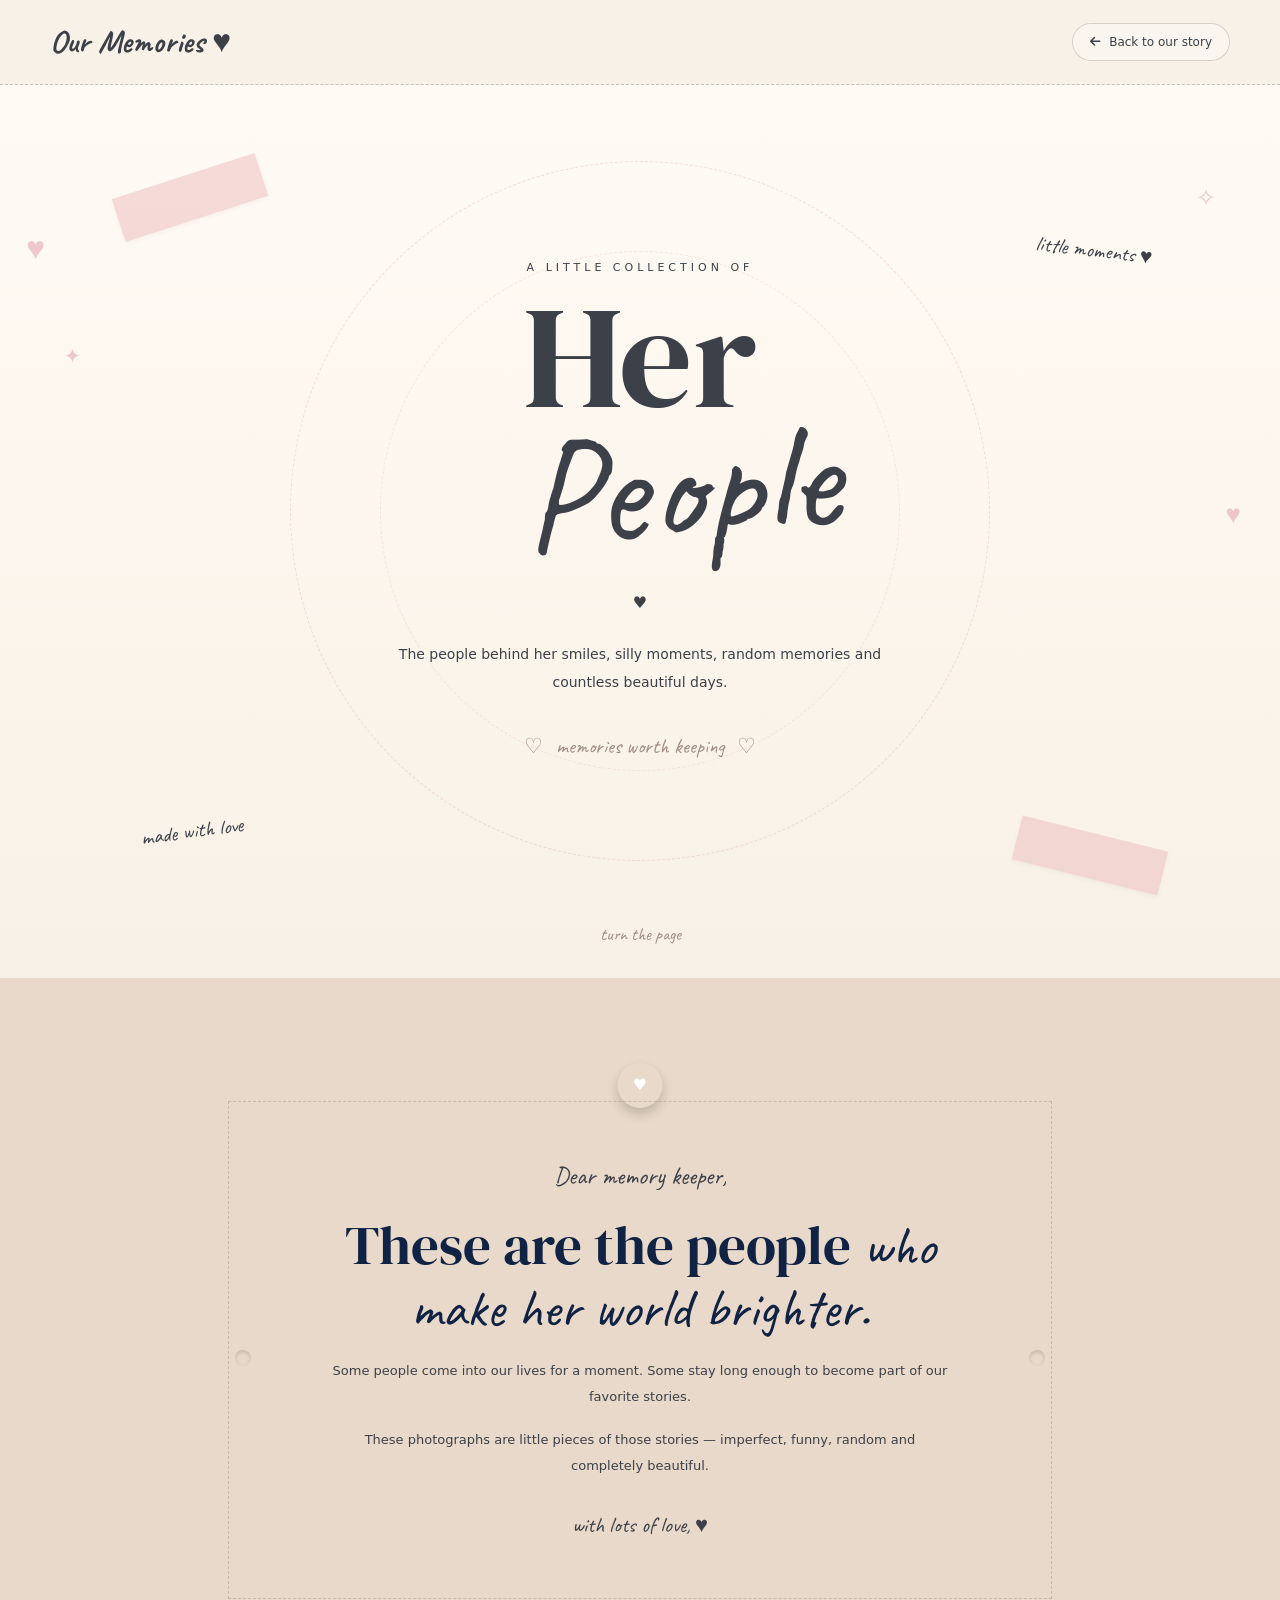
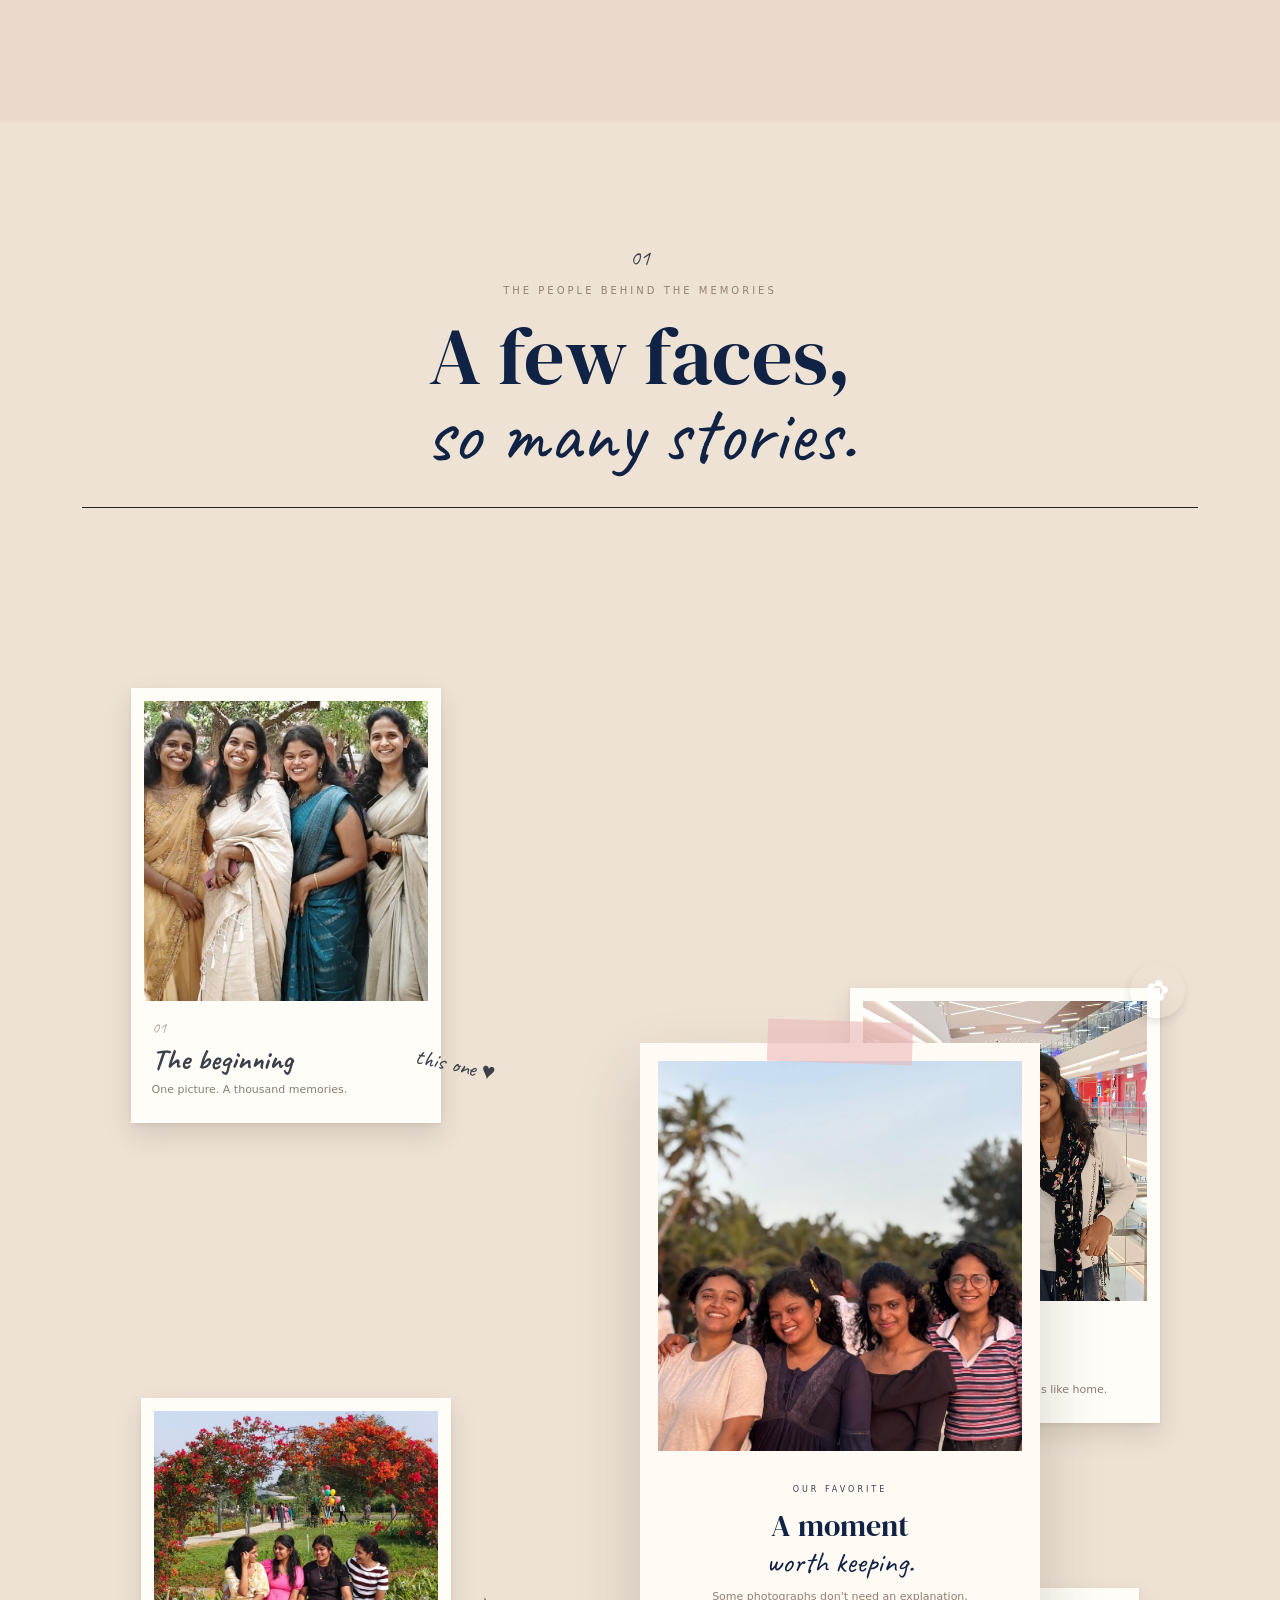
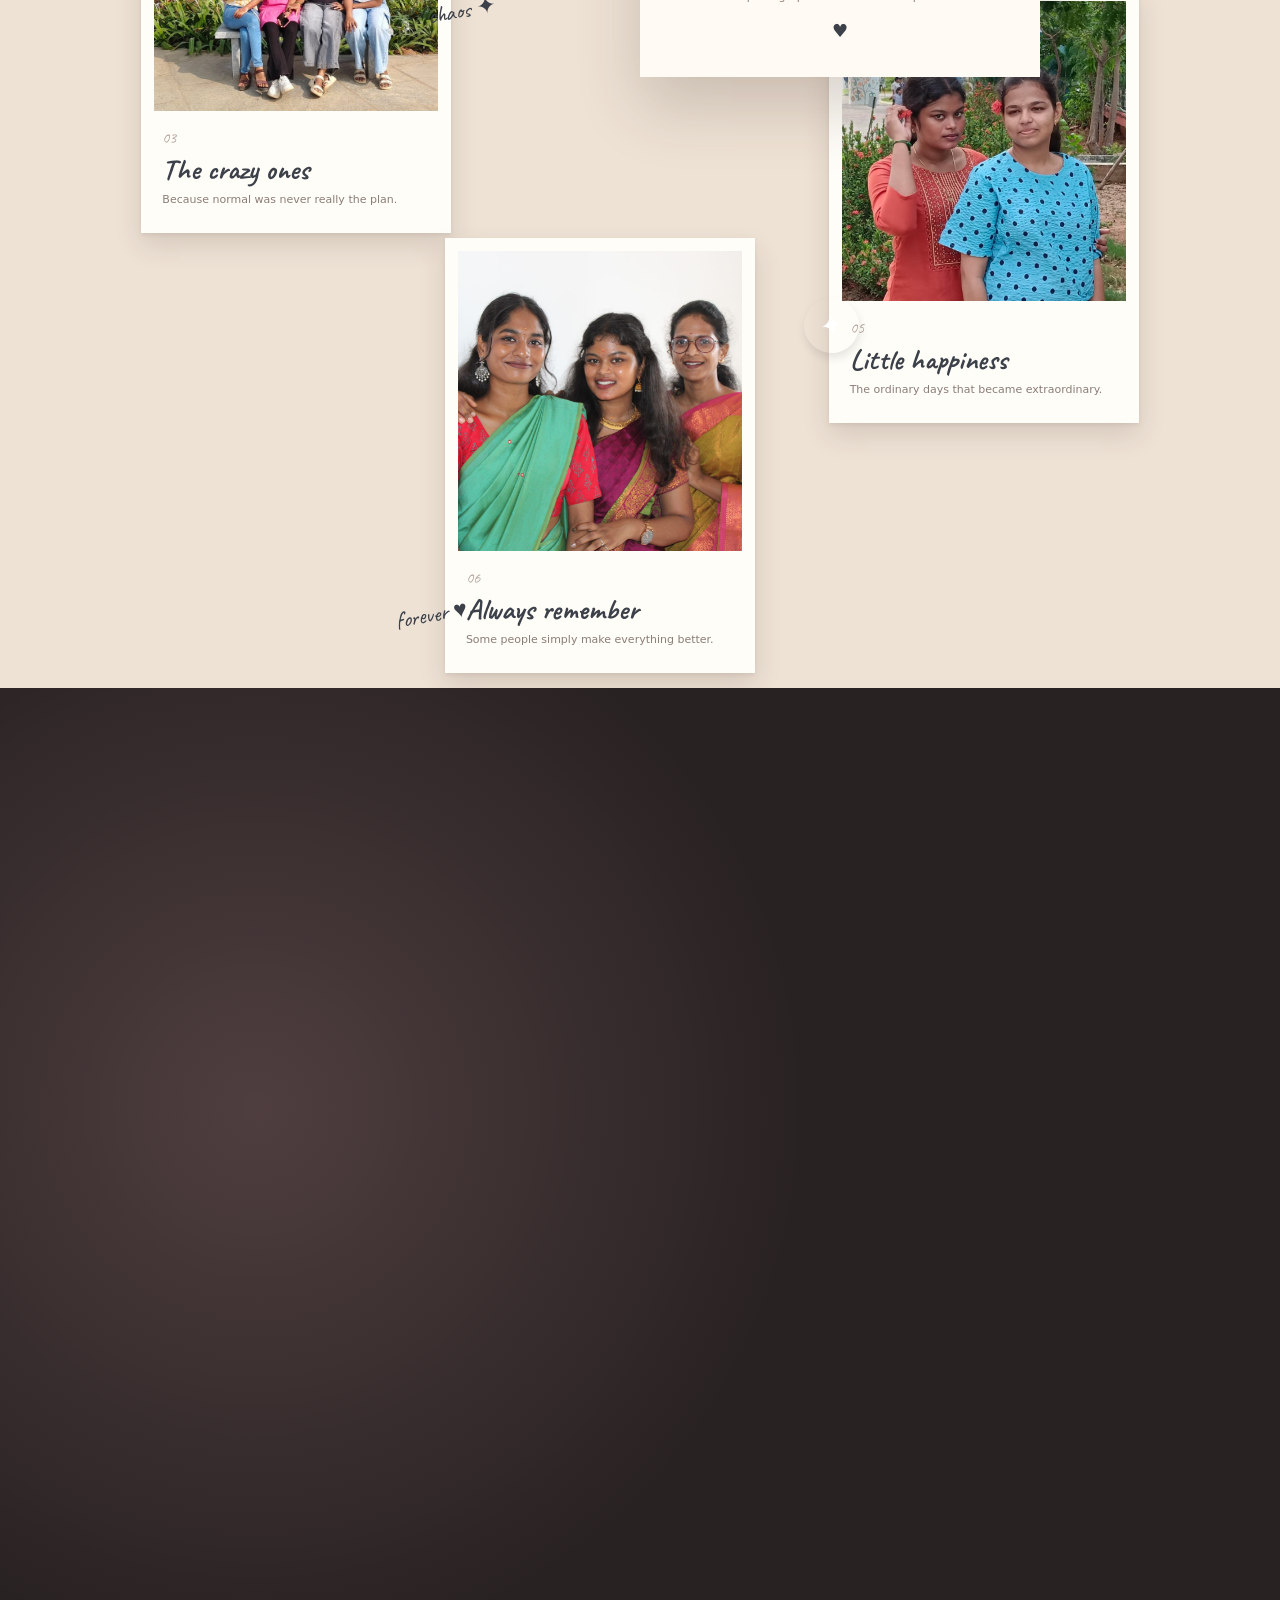
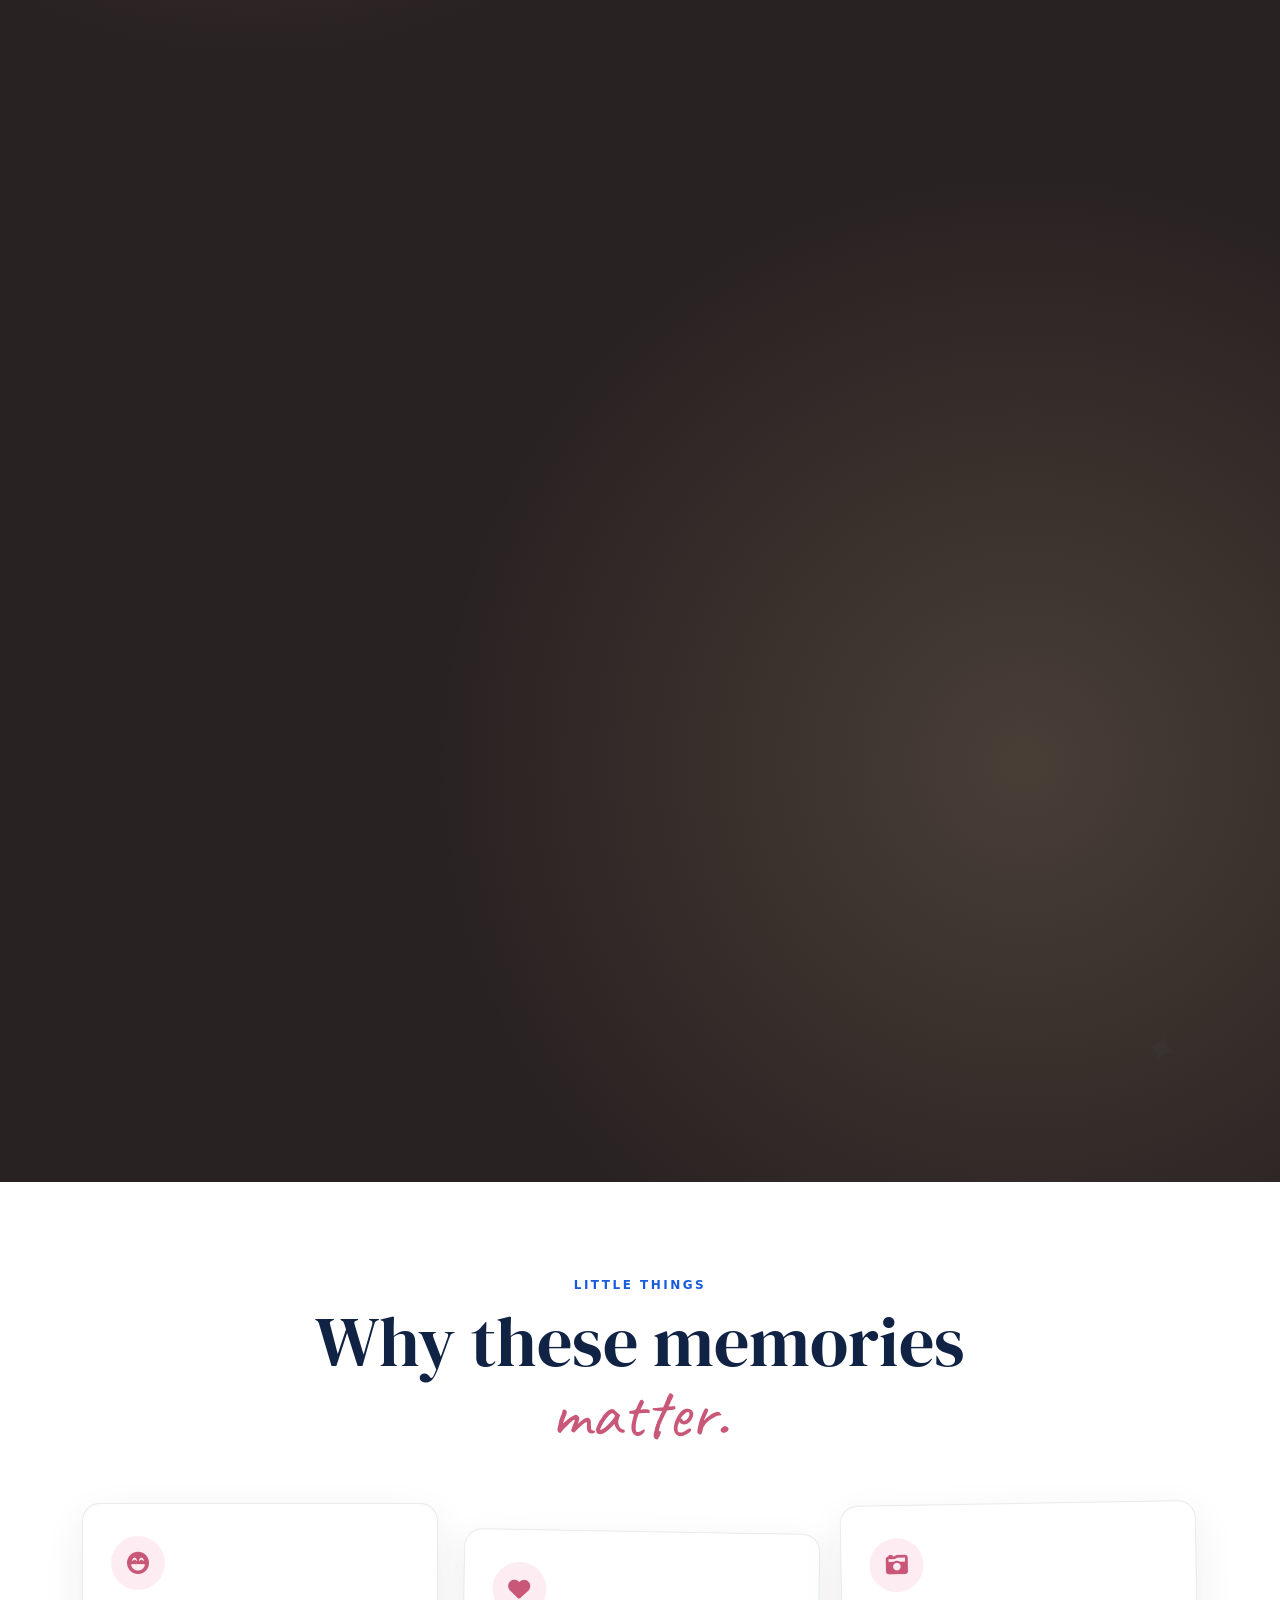
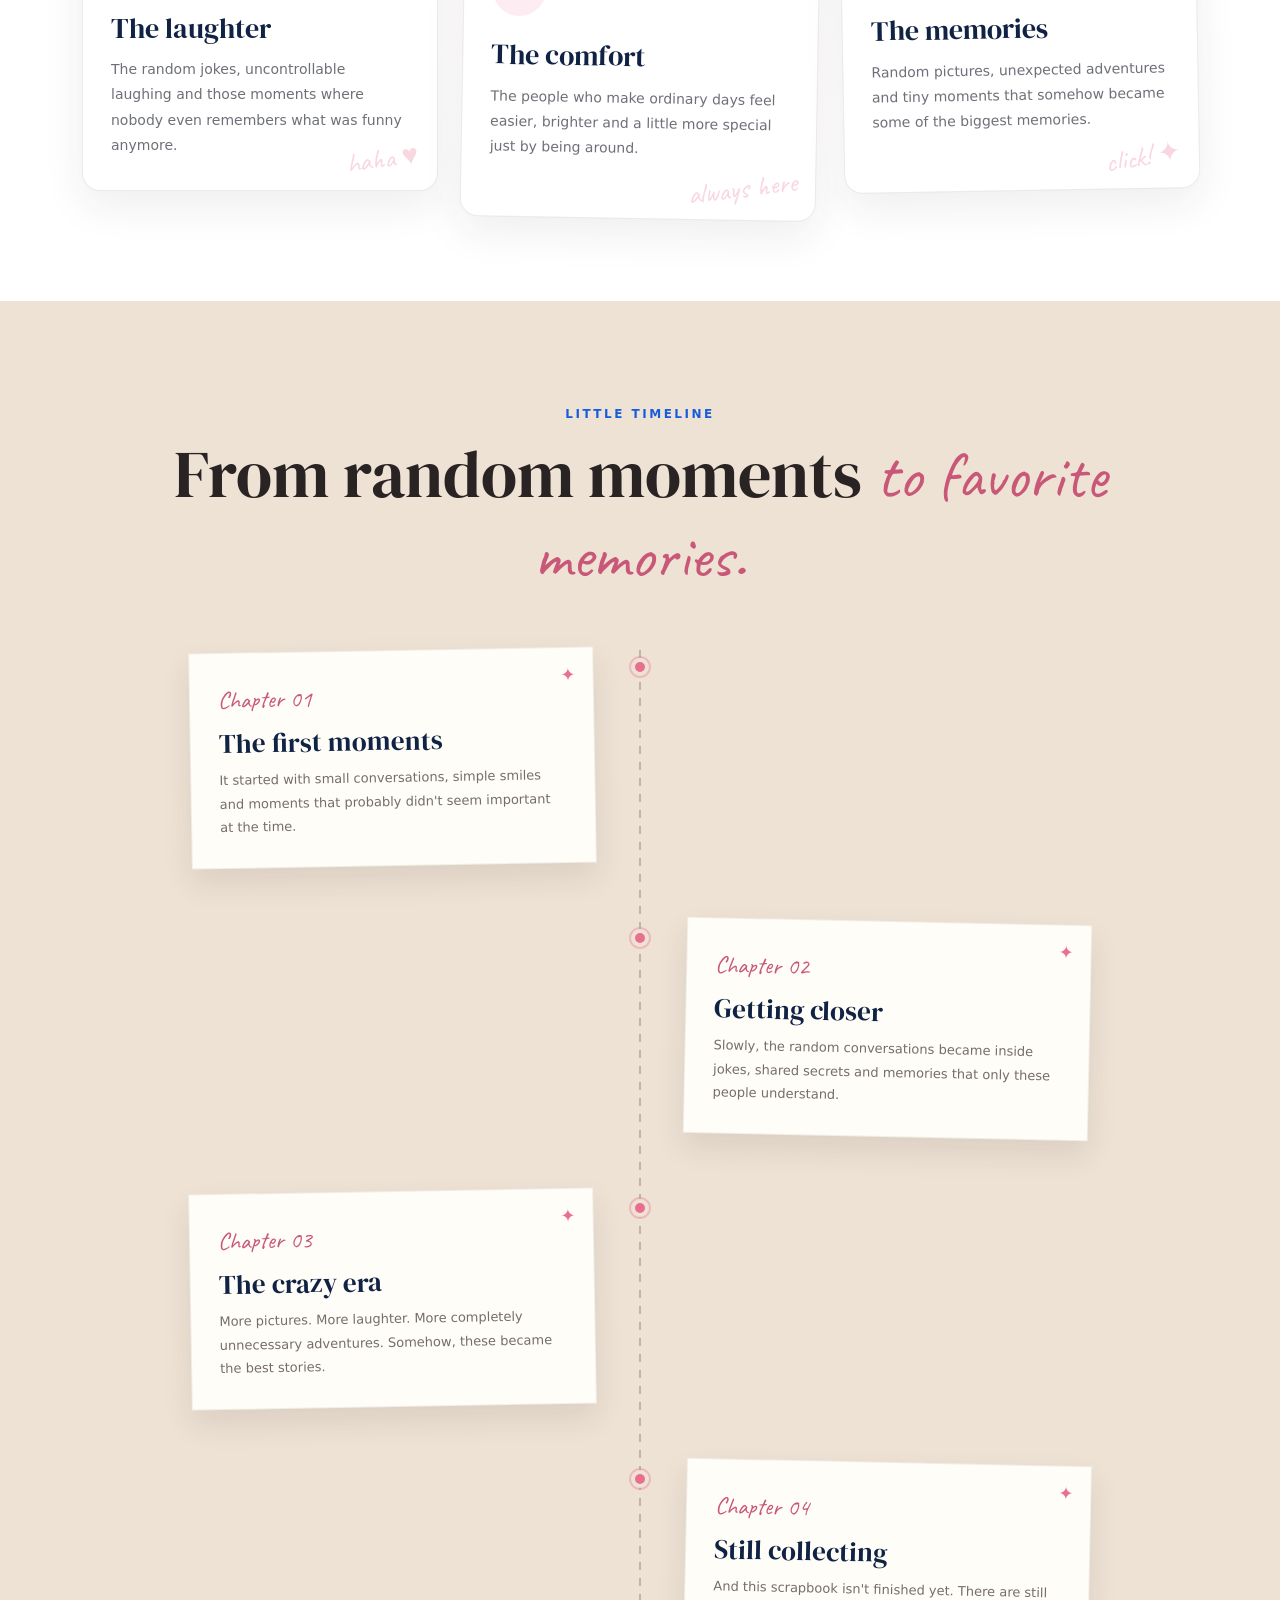
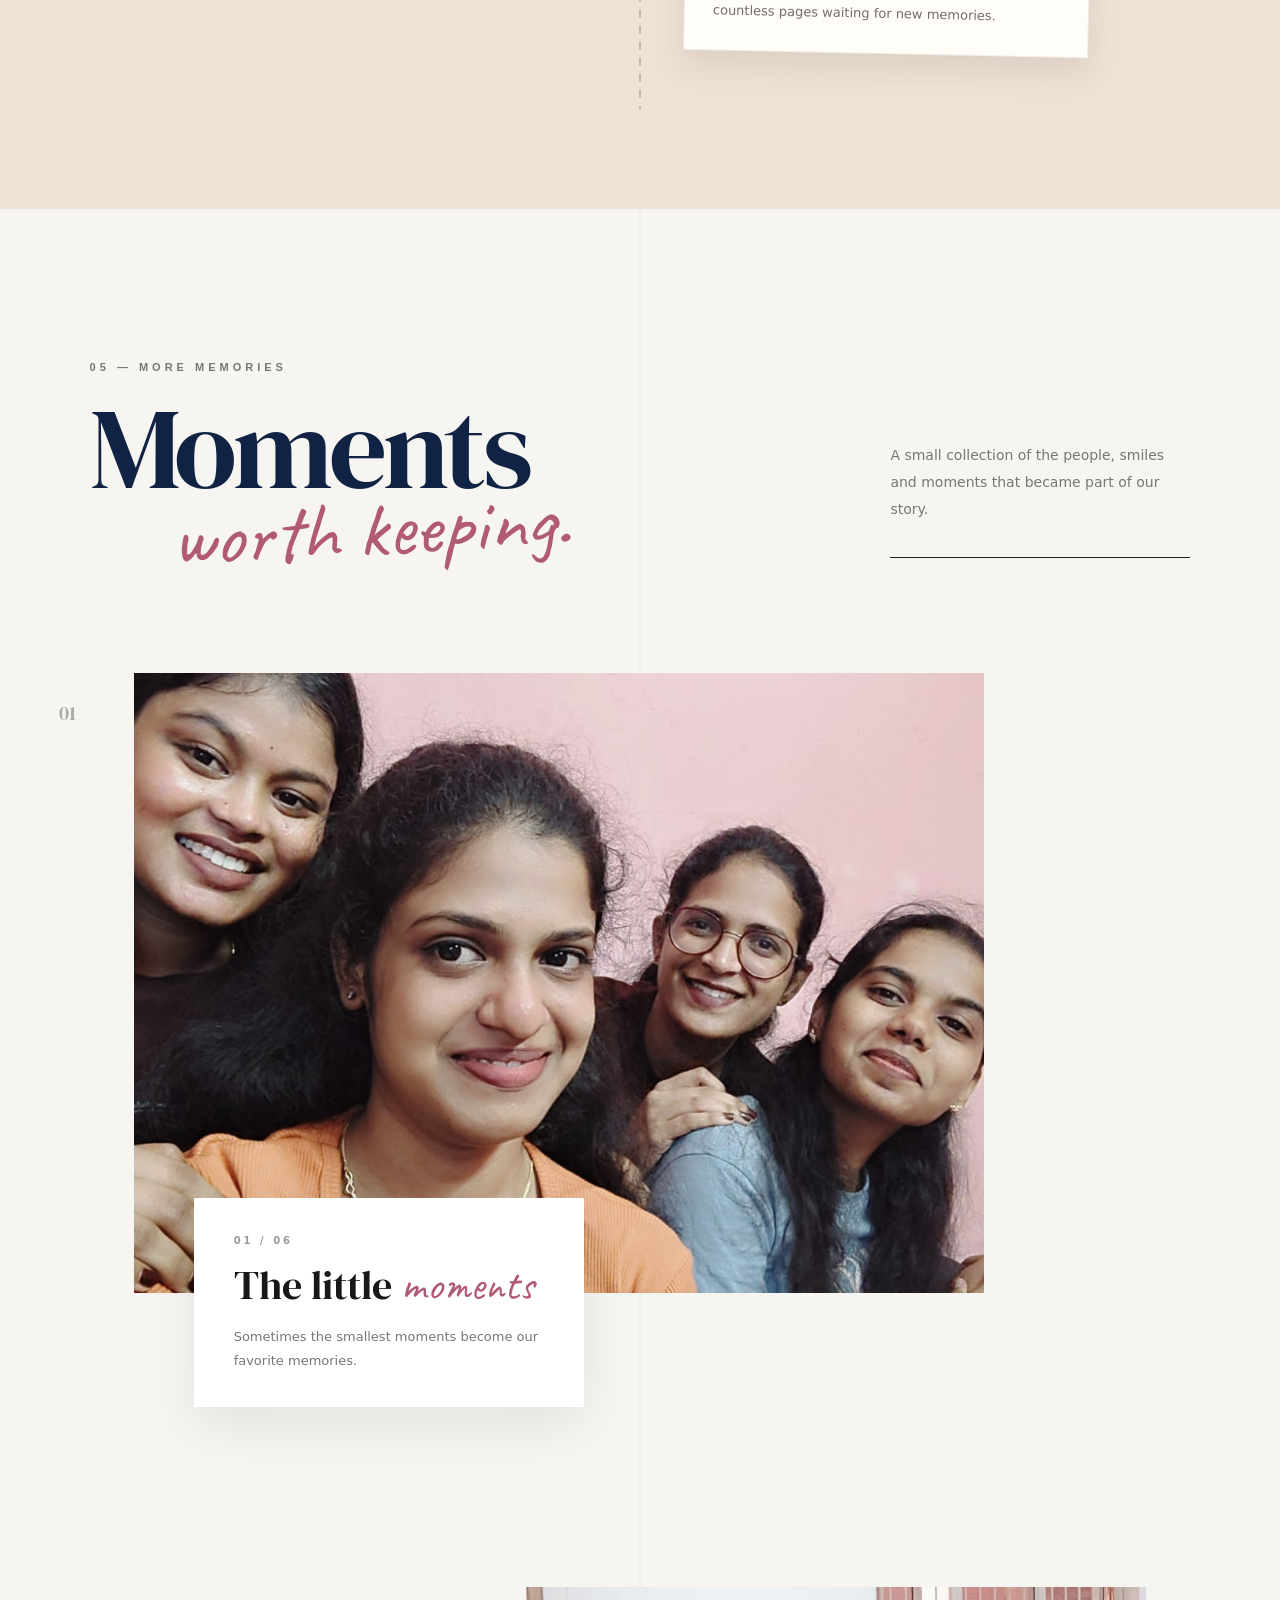
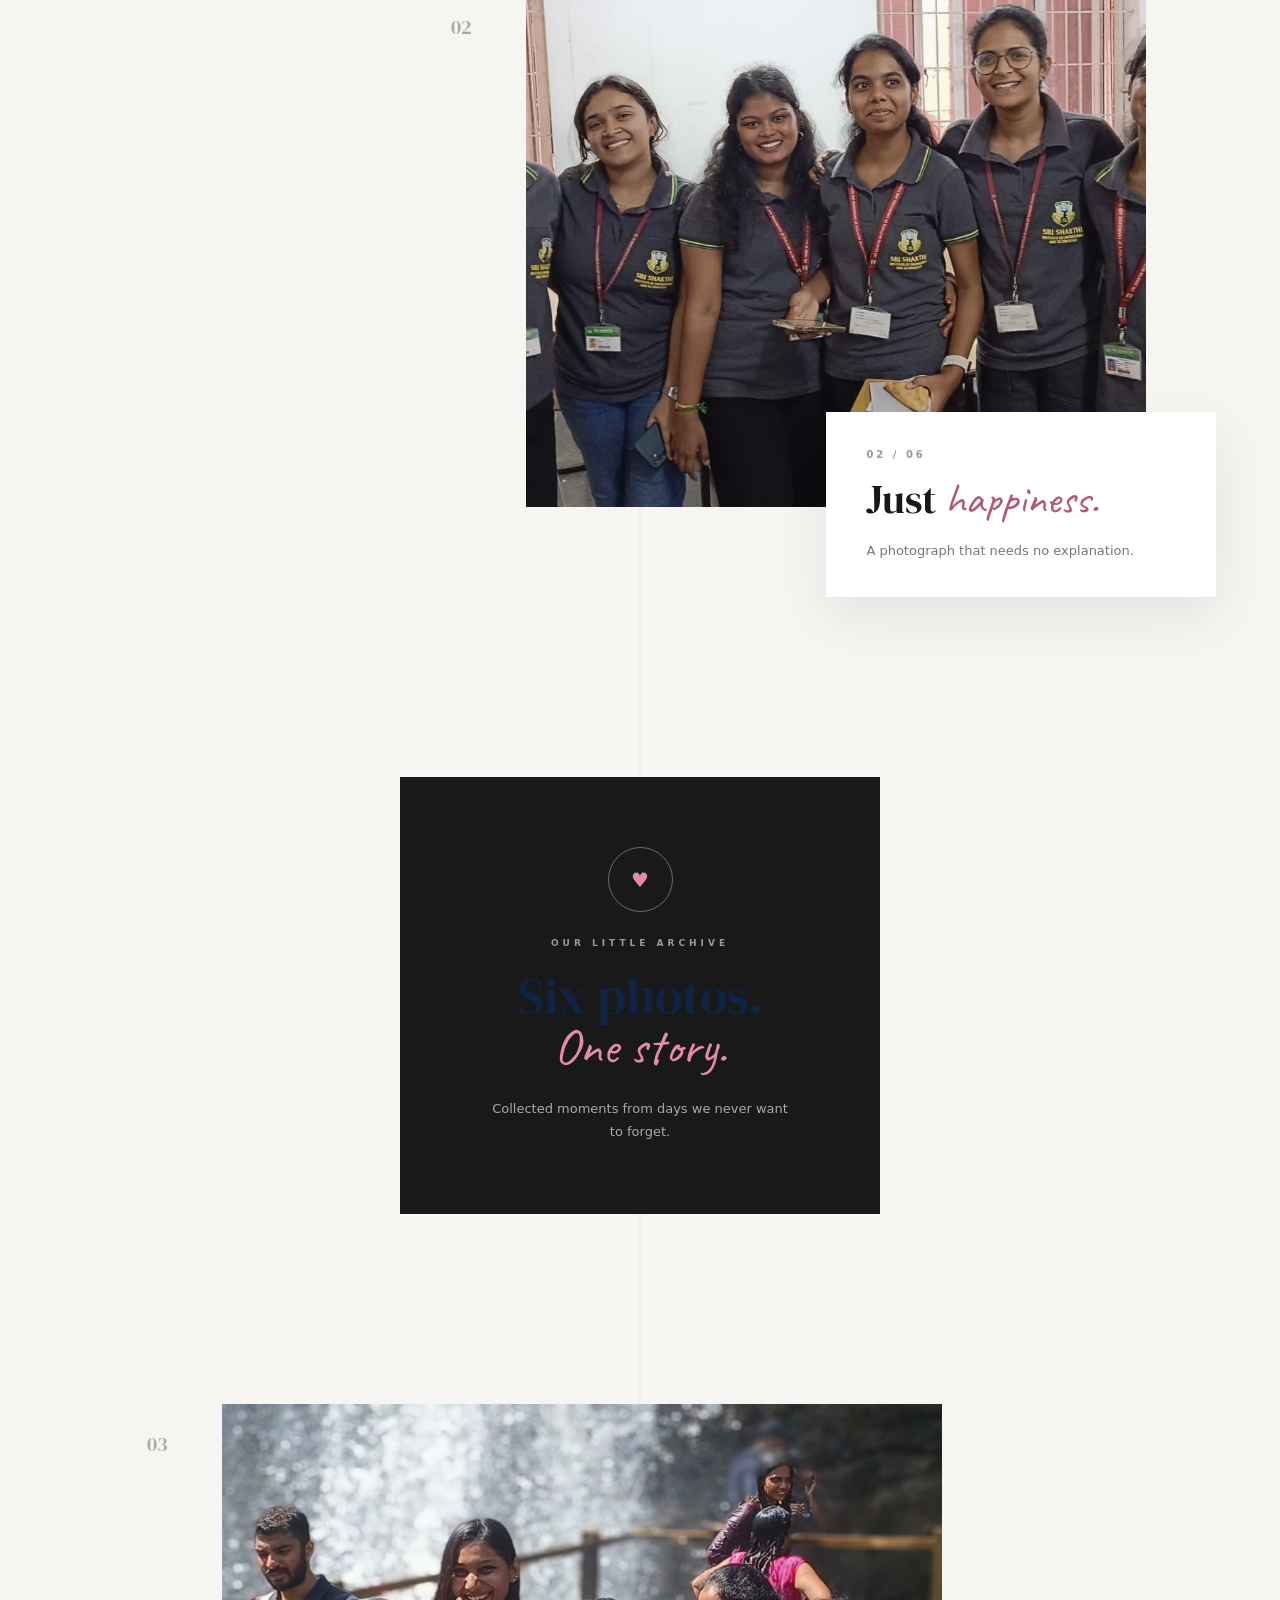
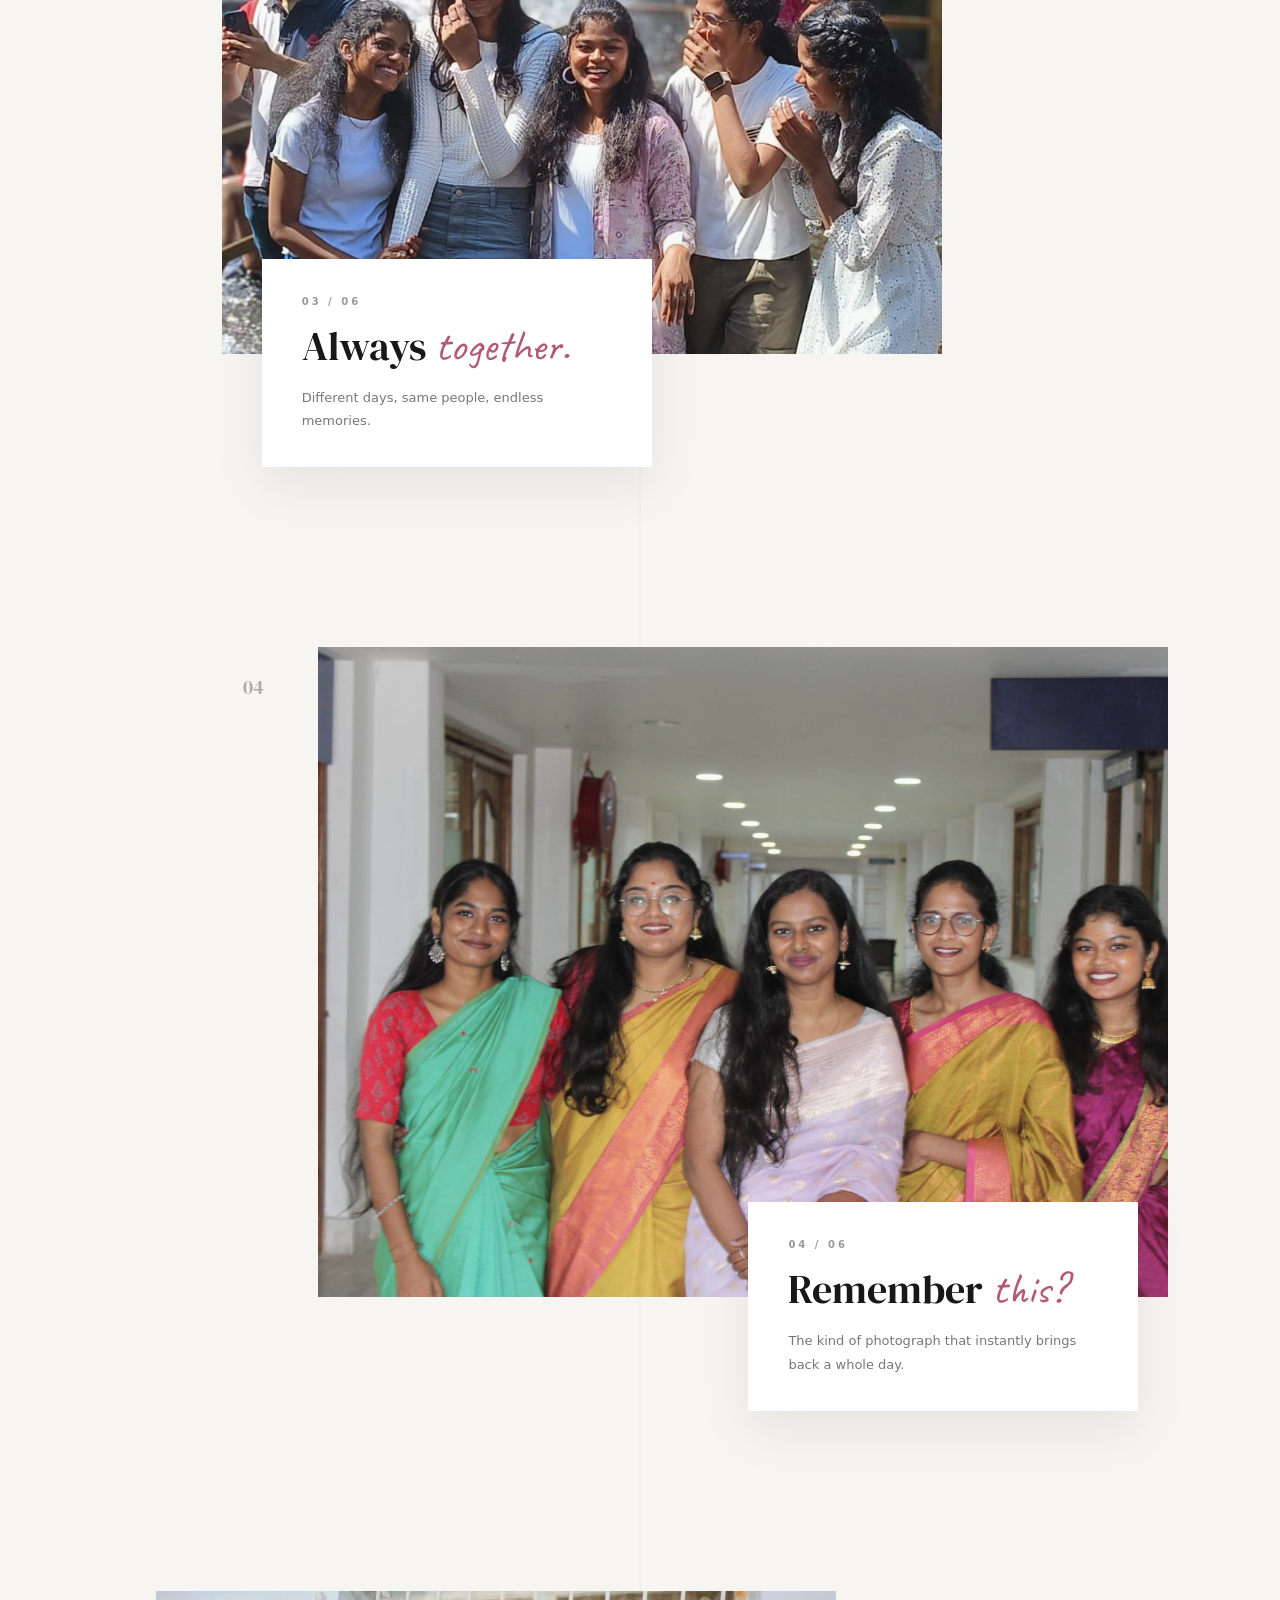
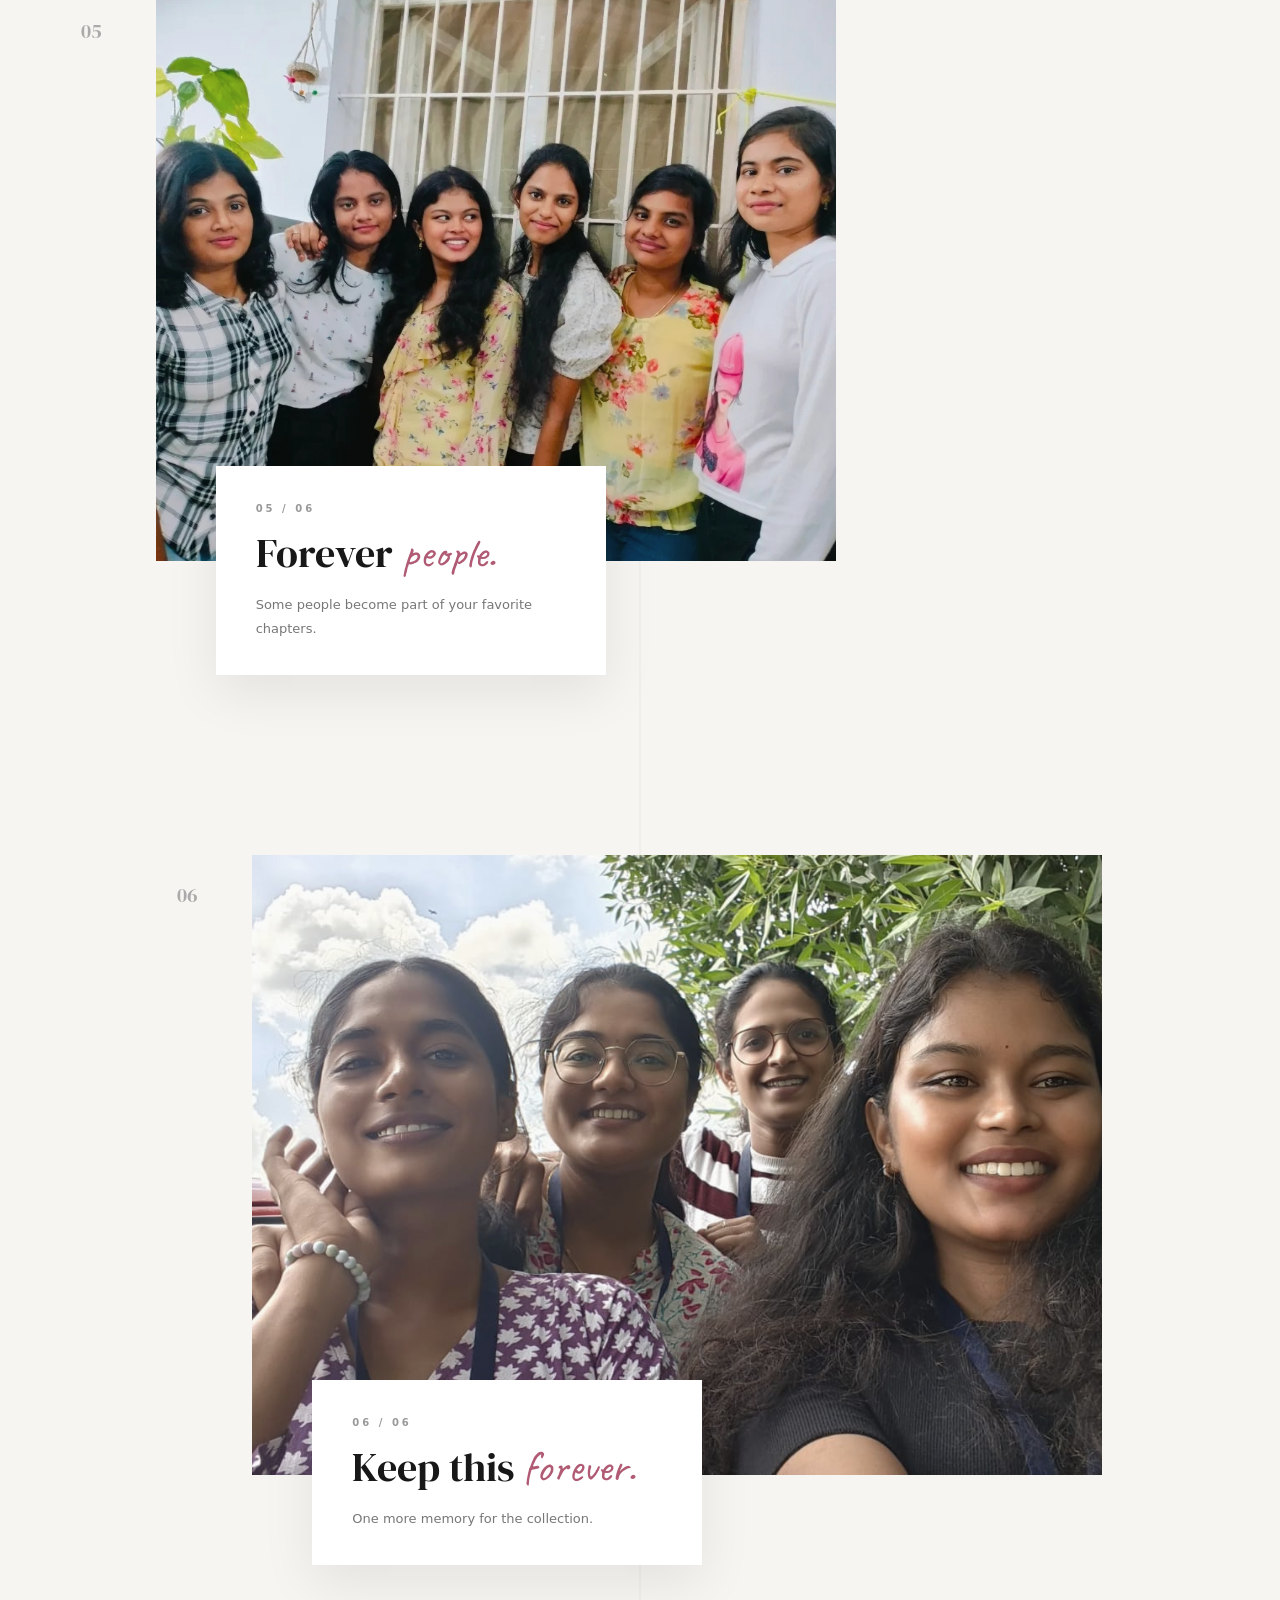
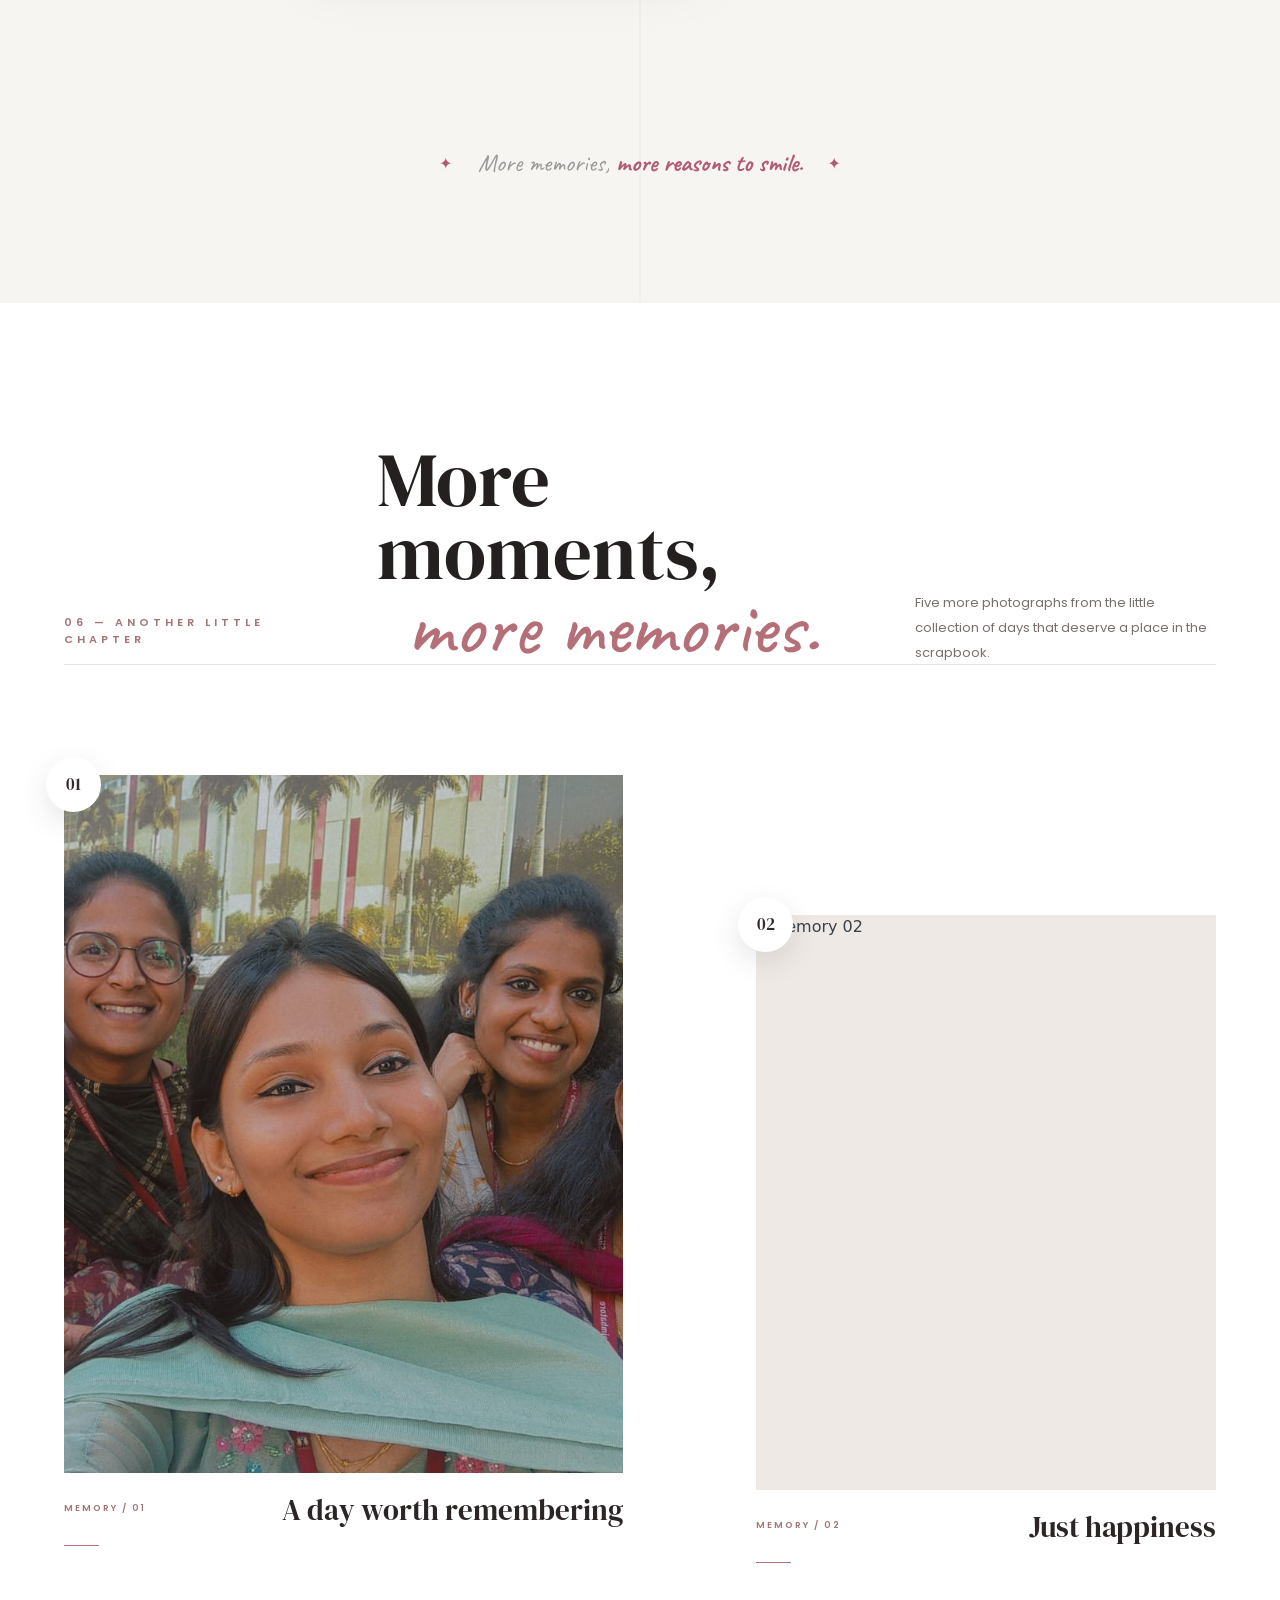
==== commit f146682a: "all 04 commit" ====
--- a/friends.html
+++ b/friends.html
@@ -167,7 +167,7 @@
             ============================================== -->
 
           <article class="polaroid photo-one reveal">
-            <div class="photo-frame">
+            <div class="photo-frame" id="fd1">
               <img
                 src="images/WhatsApp Image 2026-09-13 at 6.33.53 PM.jpeg"
                 alt="Beautiful memory"
@@ -206,7 +206,11 @@
 
           <article class="polaroid photo-two reveal">
             <div class="photo-frame">
-              <img src="images/fd5a.jpeg" alt="Forever friends" loading="lazy" />
+              <img
+                src="images/fd5a.jpeg"
+                alt="Forever friends"
+                loading="lazy"
+              />
 
               <button
                 class="zoom-button"
@@ -781,11 +785,7 @@
         <div class="editorial-number">04</div>
 
         <div class="editorial-photo">
-          <img
-            src="images/fd7.jpeg"
-            alt="Friendship memory"
-            loading="lazy"
-          />
+          <img src="images/fd7.jpeg" alt="Friendship memory" loading="lazy" />
 
           <button
             class="editorial-open"
@@ -826,9 +826,7 @@
           <button
             class="editorial-open"
             type="button"
-            onclick="
-              openImage('images/fd12.jpeg', 'Beautiful Friendship 💕')
-            "
+            onclick="openImage('images/fd12.jpeg', 'Beautiful Friendship 💕')"
           >
             <span>VIEW</span>
             <i class="fa-solid fa-arrow-up-right-from-square"></i>
@@ -892,6 +890,203 @@
         </p>
 
         <span>✦</span>
+      </div>
+    </section>
+    <!-- =====================================================
+     FIVE MORE MEMORIES — MEMORY FILM SECTION
+===================================================== -->
+
+    <section class="memory-film-section">
+      <div class="film-intro reveal">
+        <span class="film-mini-label">06 — ANOTHER LITTLE CHAPTER</span>
+
+        <h2>
+          More moments,
+          <span>more memories.</span>
+        </h2>
+
+        <p>
+          Five more photographs from the little collection of days that deserve
+          a place in the scrapbook.
+        </p>
+      </div>
+
+      <div class="memory-film">
+        <!-- IMAGE 01 -->
+        <article class="film-memory film-memory-1 reveal">
+          <div class="film-number">01</div>
+
+          <div class="film-image-wrap">
+            <div class="film-holes film-holes-left">
+              <span></span><span></span><span></span><span></span>
+            </div>
+
+            <img src="images/fd4.jpeg" alt="Memory 01" loading="lazy" />
+
+            <div class="film-overlay">
+              <button
+                type="button"
+                onclick="
+                  openImage('images/fd4.jpeg', 'Another Beautiful Memory ❤️')
+                "
+              >
+                <i class="fa-solid fa-expand"></i>
+                <span>OPEN MEMORY</span>
+              </button>
+            </div>
+
+            <div class="film-holes film-holes-right">
+              <span></span><span></span><span></span><span></span>
+            </div>
+          </div>
+
+          <div class="film-text">
+            <span>MEMORY / 01</span>
+            <h3>A day worth remembering</h3>
+            <p>One more little moment that deserves its own page.</p>
+          </div>
+        </article>
+
+        <!-- IMAGE 02 -->
+        <article class="film-memory film-memory-2 reveal">
+          <div class="film-number">02</div>
+
+          <div class="film-image-wrap">
+            <div class="film-holes film-holes-left">
+              <span></span><span></span><span></span><span></span>
+            </div>
+
+            <img src="images/fd14.jpeg" alt="Memory 02" loading="lazy" />
+
+            <div class="film-overlay">
+              <button
+                type="button"
+                onclick="openImage('images/fd14.jpeg', 'Sweet Memory 🌸')"
+              >
+                <i class="fa-solid fa-expand"></i>
+                <span>OPEN MEMORY</span>
+              </button>
+            </div>
+
+            <div class="film-holes film-holes-right">
+              <span></span><span></span><span></span><span></span>
+            </div>
+          </div>
+
+          <div class="film-text">
+            <span>MEMORY / 02</span>
+            <h3>Just happiness</h3>
+            <p>Sometimes a photograph can say everything without words.</p>
+          </div>
+        </article>
+
+        <!-- IMAGE 03 -->
+        <article class="film-memory film-memory-3 reveal">
+          <div class="film-number">03</div>
+
+          <div class="film-image-wrap">
+            <div class="film-holes film-holes-left">
+              <span></span><span></span><span></span><span></span>
+            </div>
+
+            <img src="images/fd4.jpeg" alt="Memory 03" loading="lazy" />
+
+            <div class="film-overlay">
+              <button
+                type="button"
+                onclick="openImage('images/fd4.jpeg', 'Favorite People 💕')"
+              >
+                <i class="fa-solid fa-expand"></i>
+                <span>OPEN MEMORY</span>
+              </button>
+            </div>
+
+            <div class="film-holes film-holes-right">
+              <span></span><span></span><span></span><span></span>
+            </div>
+          </div>
+
+          <div class="film-text">
+            <span>MEMORY / 03</span>
+            <h3>Favorite people</h3>
+            <p>The people who turn ordinary days into stories.</p>
+          </div>
+        </article>
+
+        <!-- IMAGE 04 -->
+        <article class="film-memory film-memory-4 reveal">
+          <div class="film-number">04</div>
+
+          <div class="film-image-wrap">
+            <div class="film-holes film-holes-left">
+              <span></span><span></span><span></span><span></span>
+            </div>
+
+            <img src="images/fd16.jpeg" alt="Memory 04" loading="lazy" />
+
+            <div class="film-overlay">
+              <button
+                type="button"
+                onclick="openImage('images/fd16.jpeg', 'Forever Memory ✨')"
+              >
+                <i class="fa-solid fa-expand"></i>
+                <span>OPEN MEMORY</span>
+              </button>
+            </div>
+
+            <div class="film-holes film-holes-right">
+              <span></span><span></span><span></span><span></span>
+            </div>
+          </div>
+
+          <div class="film-text">
+            <span>MEMORY / 04</span>
+            <h3>Keep this moment</h3>
+            <p>A tiny piece of the story that should never be forgotten.</p>
+          </div>
+        </article>
+
+        <!-- IMAGE 05 -->
+        <article class="film-memory film-memory-5 reveal">
+          <div class="film-number">05</div>
+
+          <div class="film-image-wrap">
+            <div class="film-holes film-holes-left">
+              <span></span><span></span><span></span><span></span>
+            </div>
+
+            <img src="images/fd13.jpeg" alt="Memory 05" loading="lazy" />
+
+            <div class="film-overlay">
+              <button
+                type="button"
+                onclick="openImage('images/fd13.jpeg', 'One More Memory 🩷')"
+              >
+                <i class="fa-solid fa-expand"></i>
+                <span>OPEN MEMORY</span>
+              </button>
+            </div>
+
+            <div class="film-holes film-holes-right">
+              <span></span><span></span><span></span><span></span>
+            </div>
+          </div>
+
+          <div class="film-text">
+            <span>MEMORY / 05</span>
+            <h3>One more for the album</h3>
+            <p>Because five more memories are never really enough.</p>
+          </div>
+        </article>
+      </div>
+
+      <div class="film-ending reveal">
+        <span>✦</span>
+        <p>
+          Five photographs.
+          <strong>Five little pieces of happiness.</strong>
+        </p>
+        <span>♥</span>
       </div>
     </section>
 
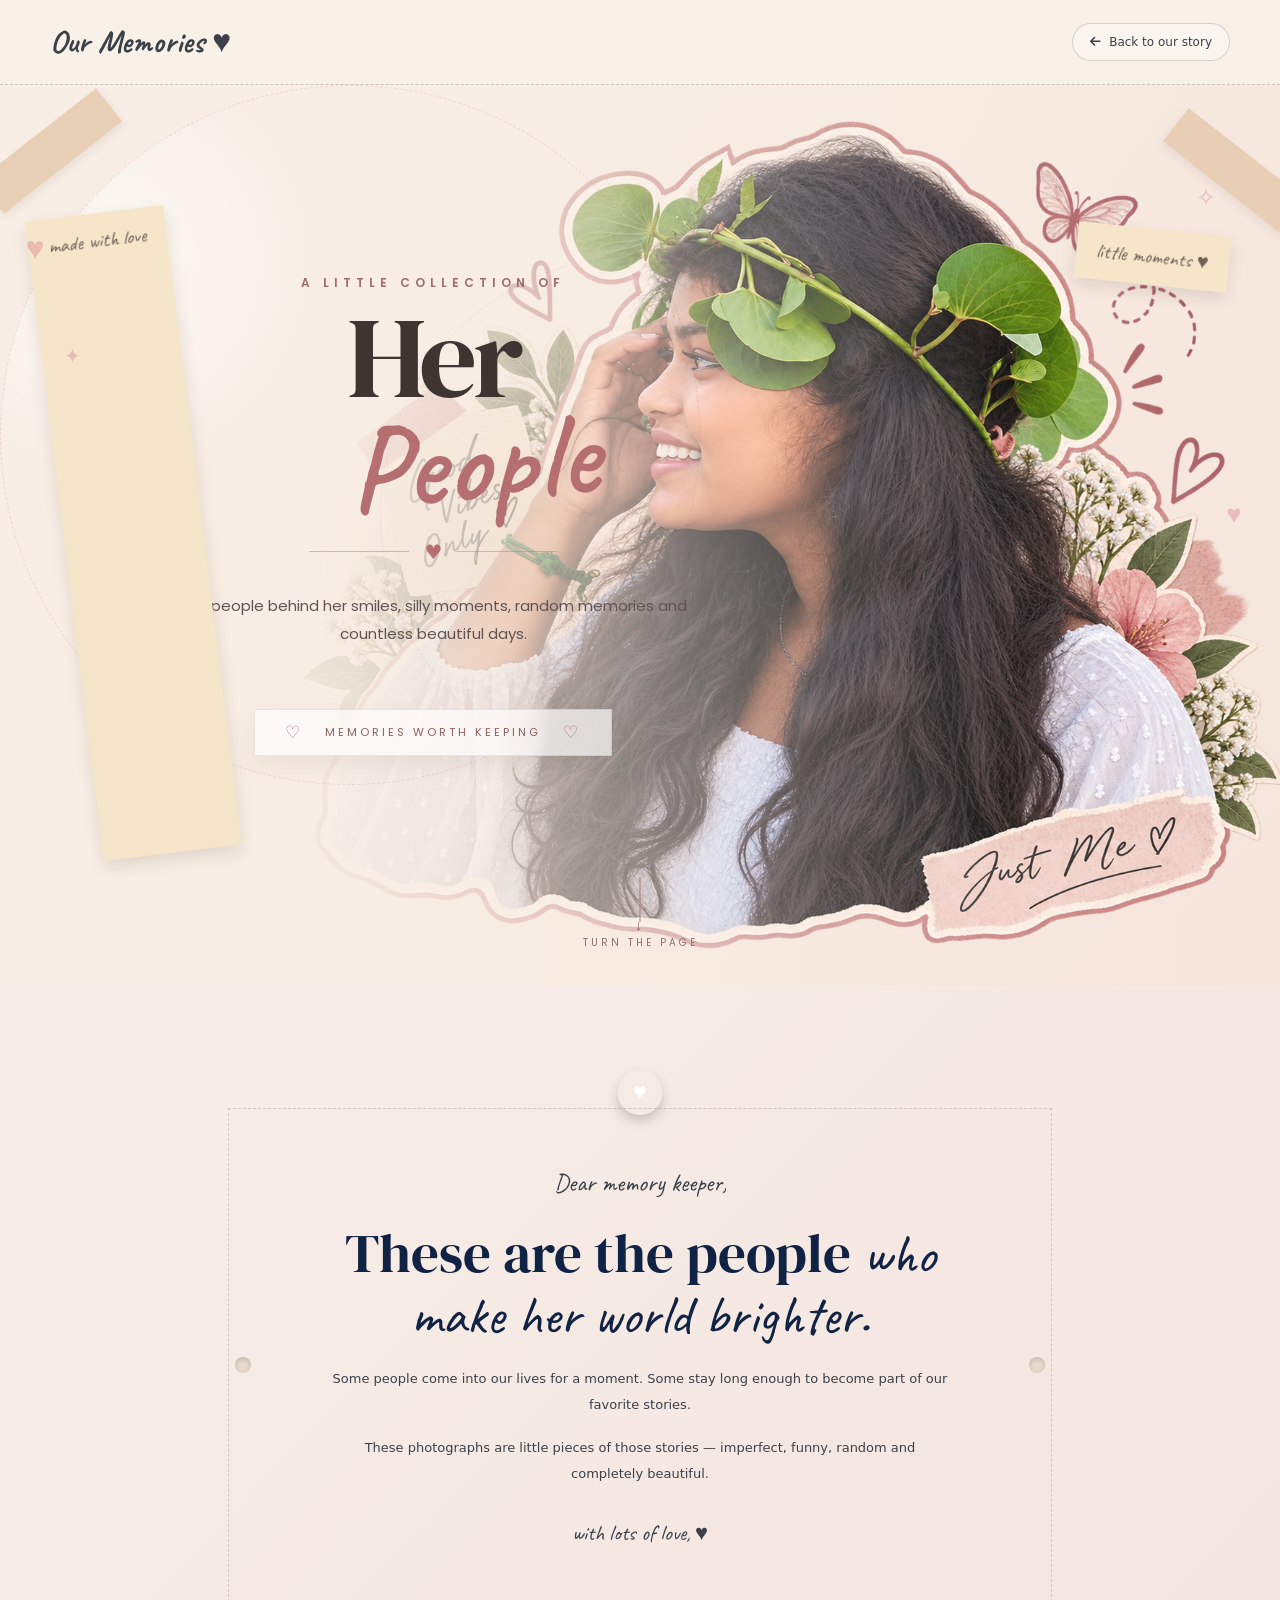
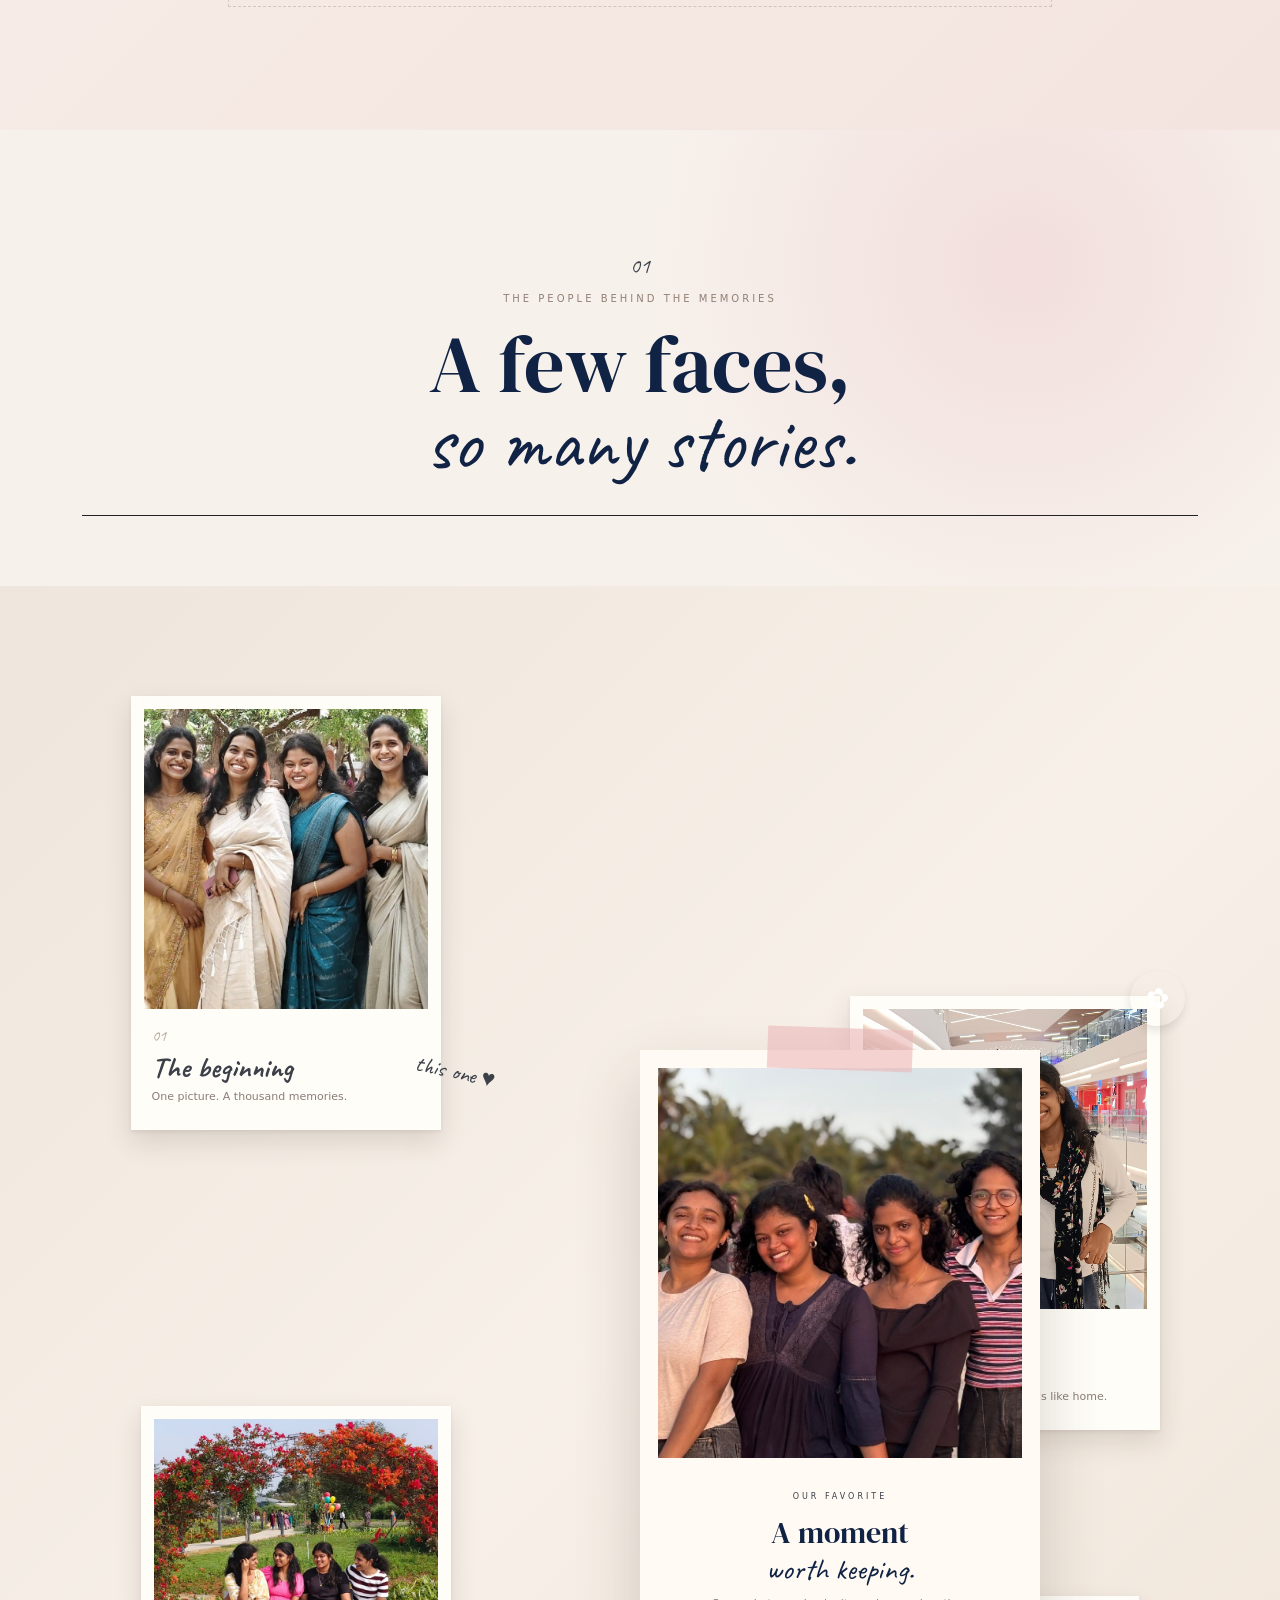
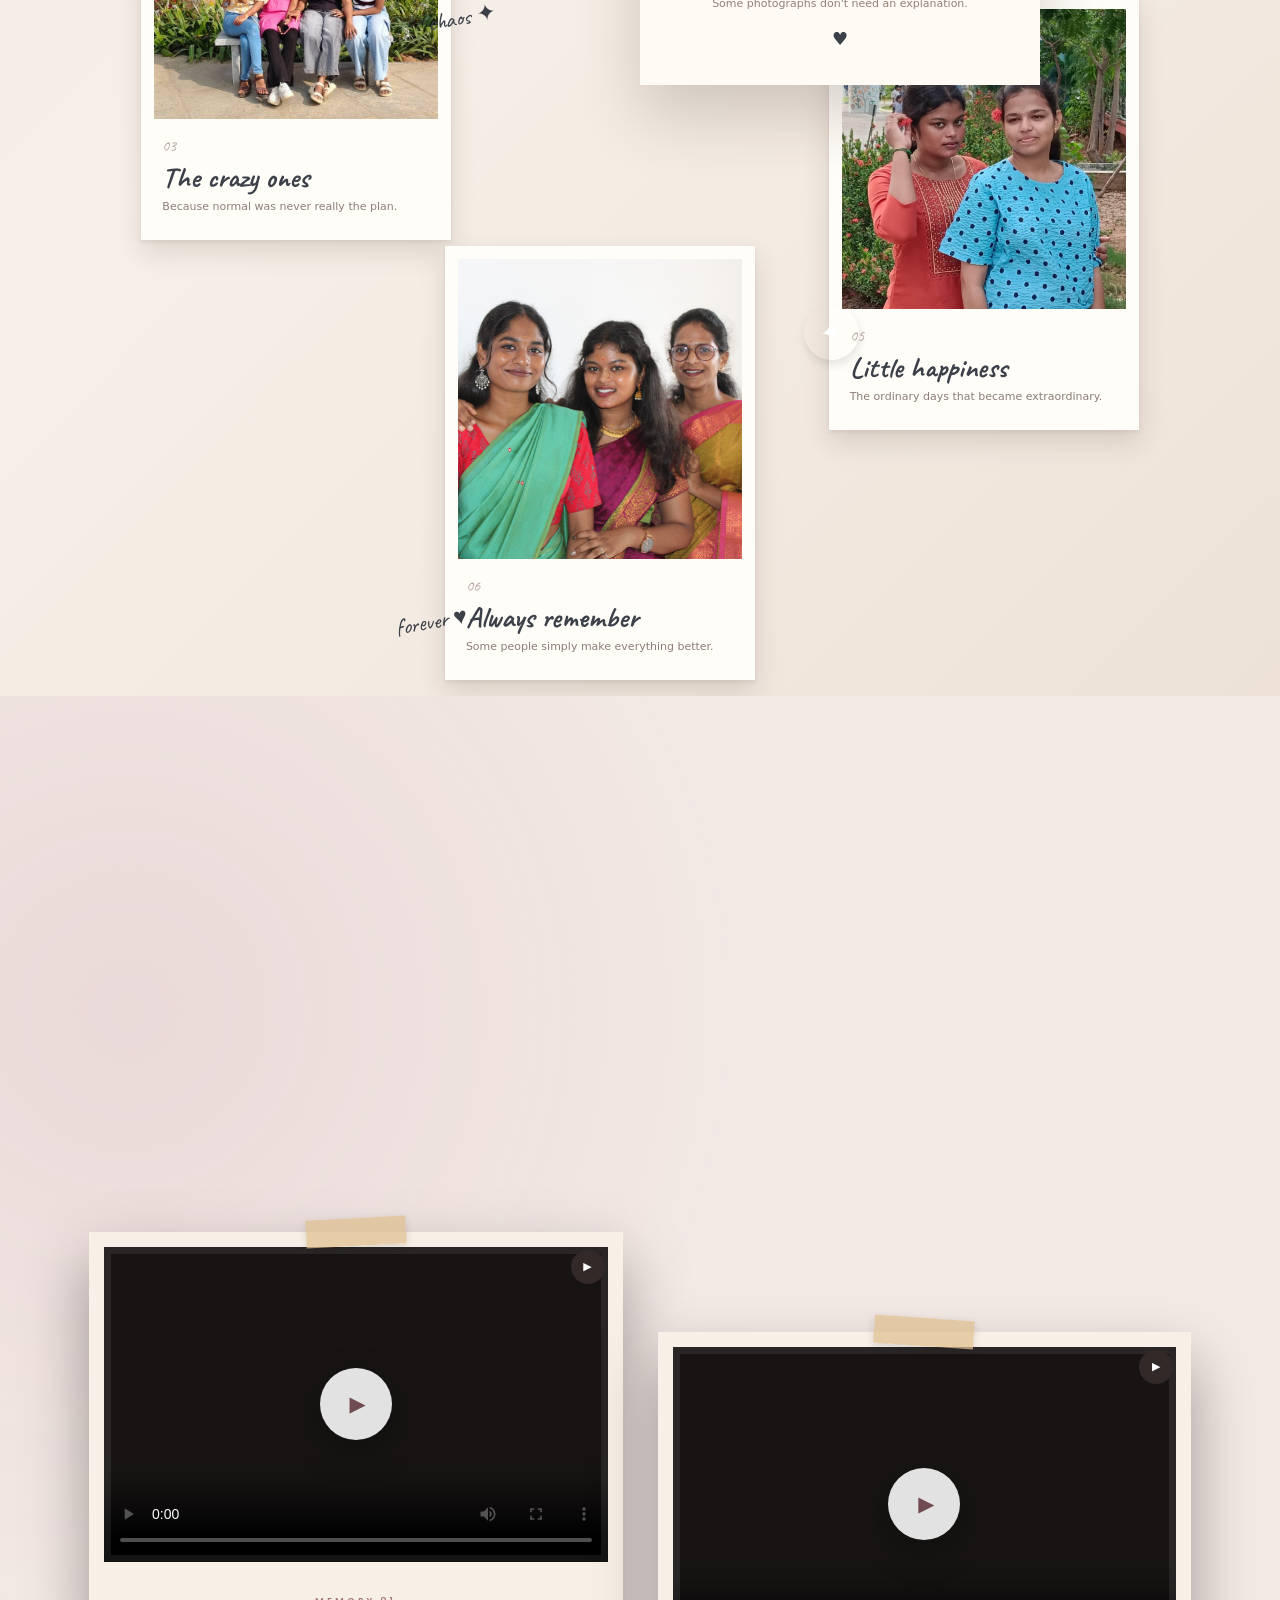
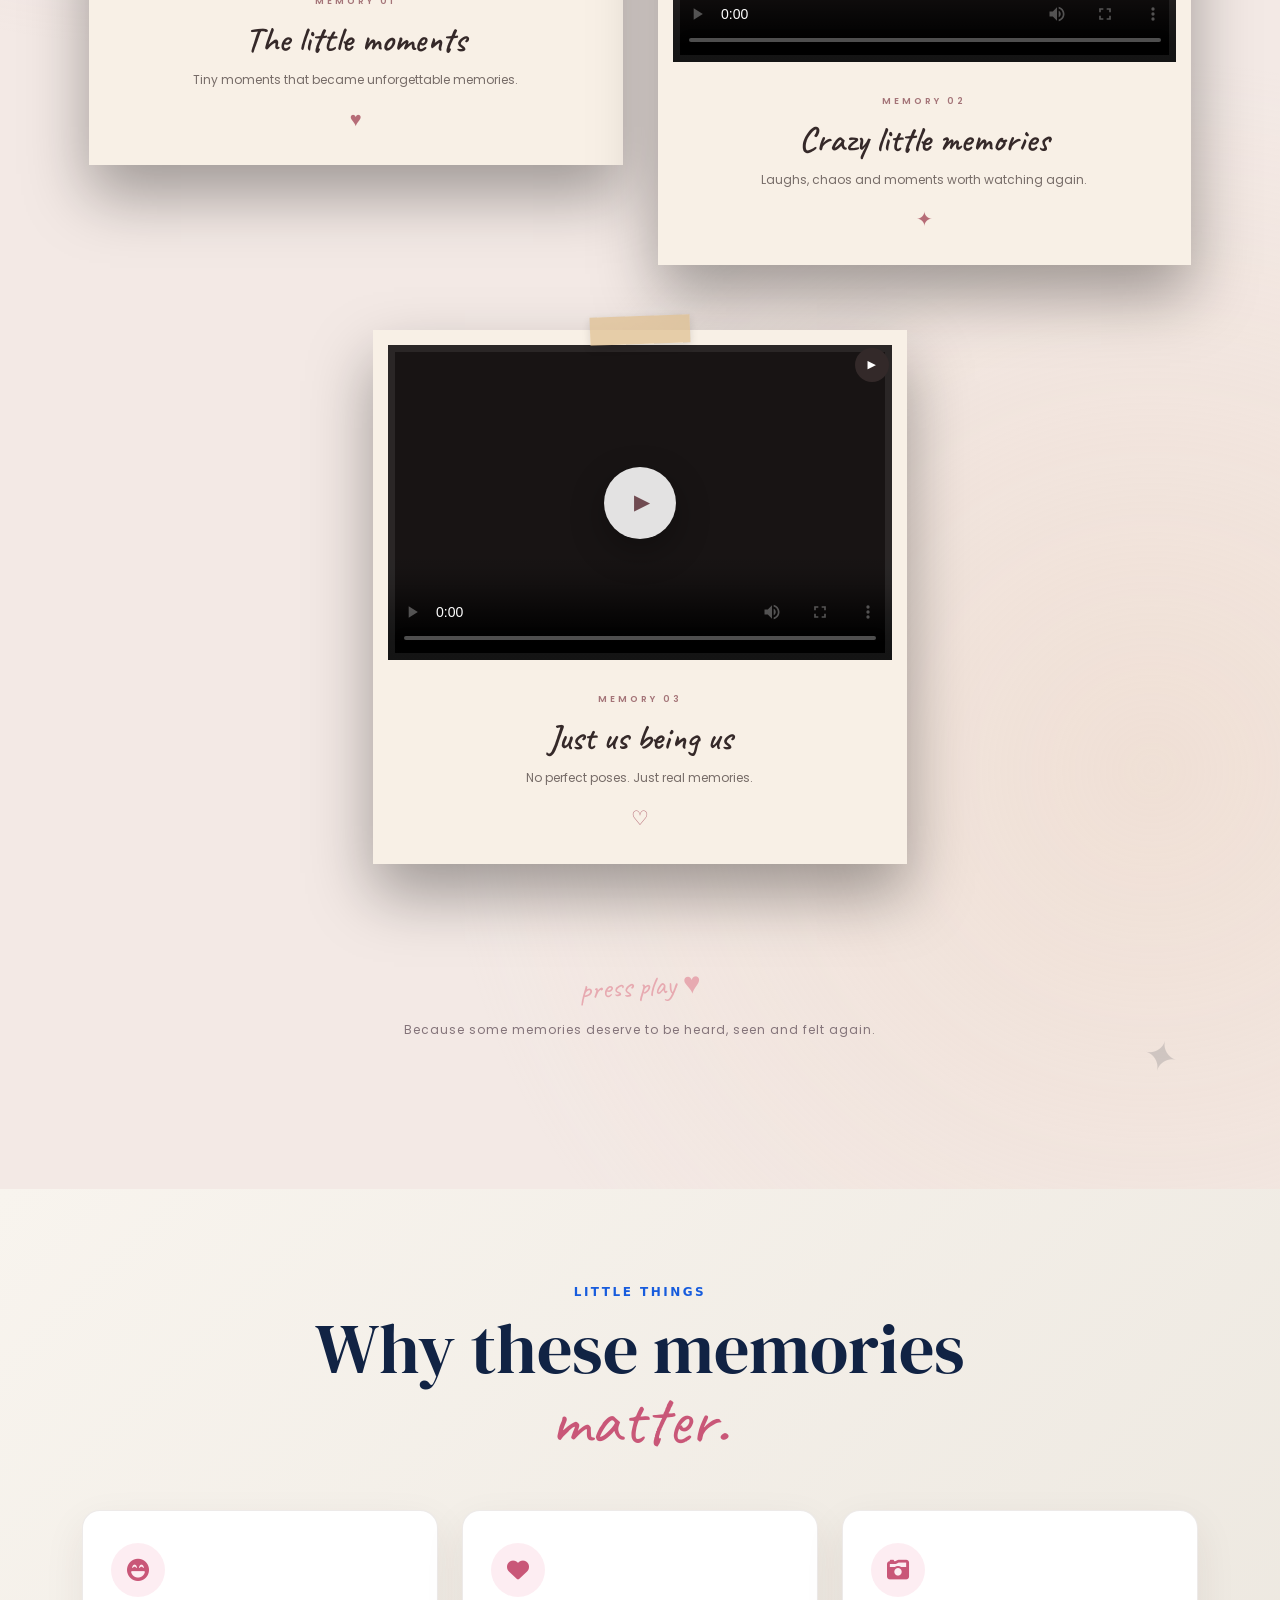
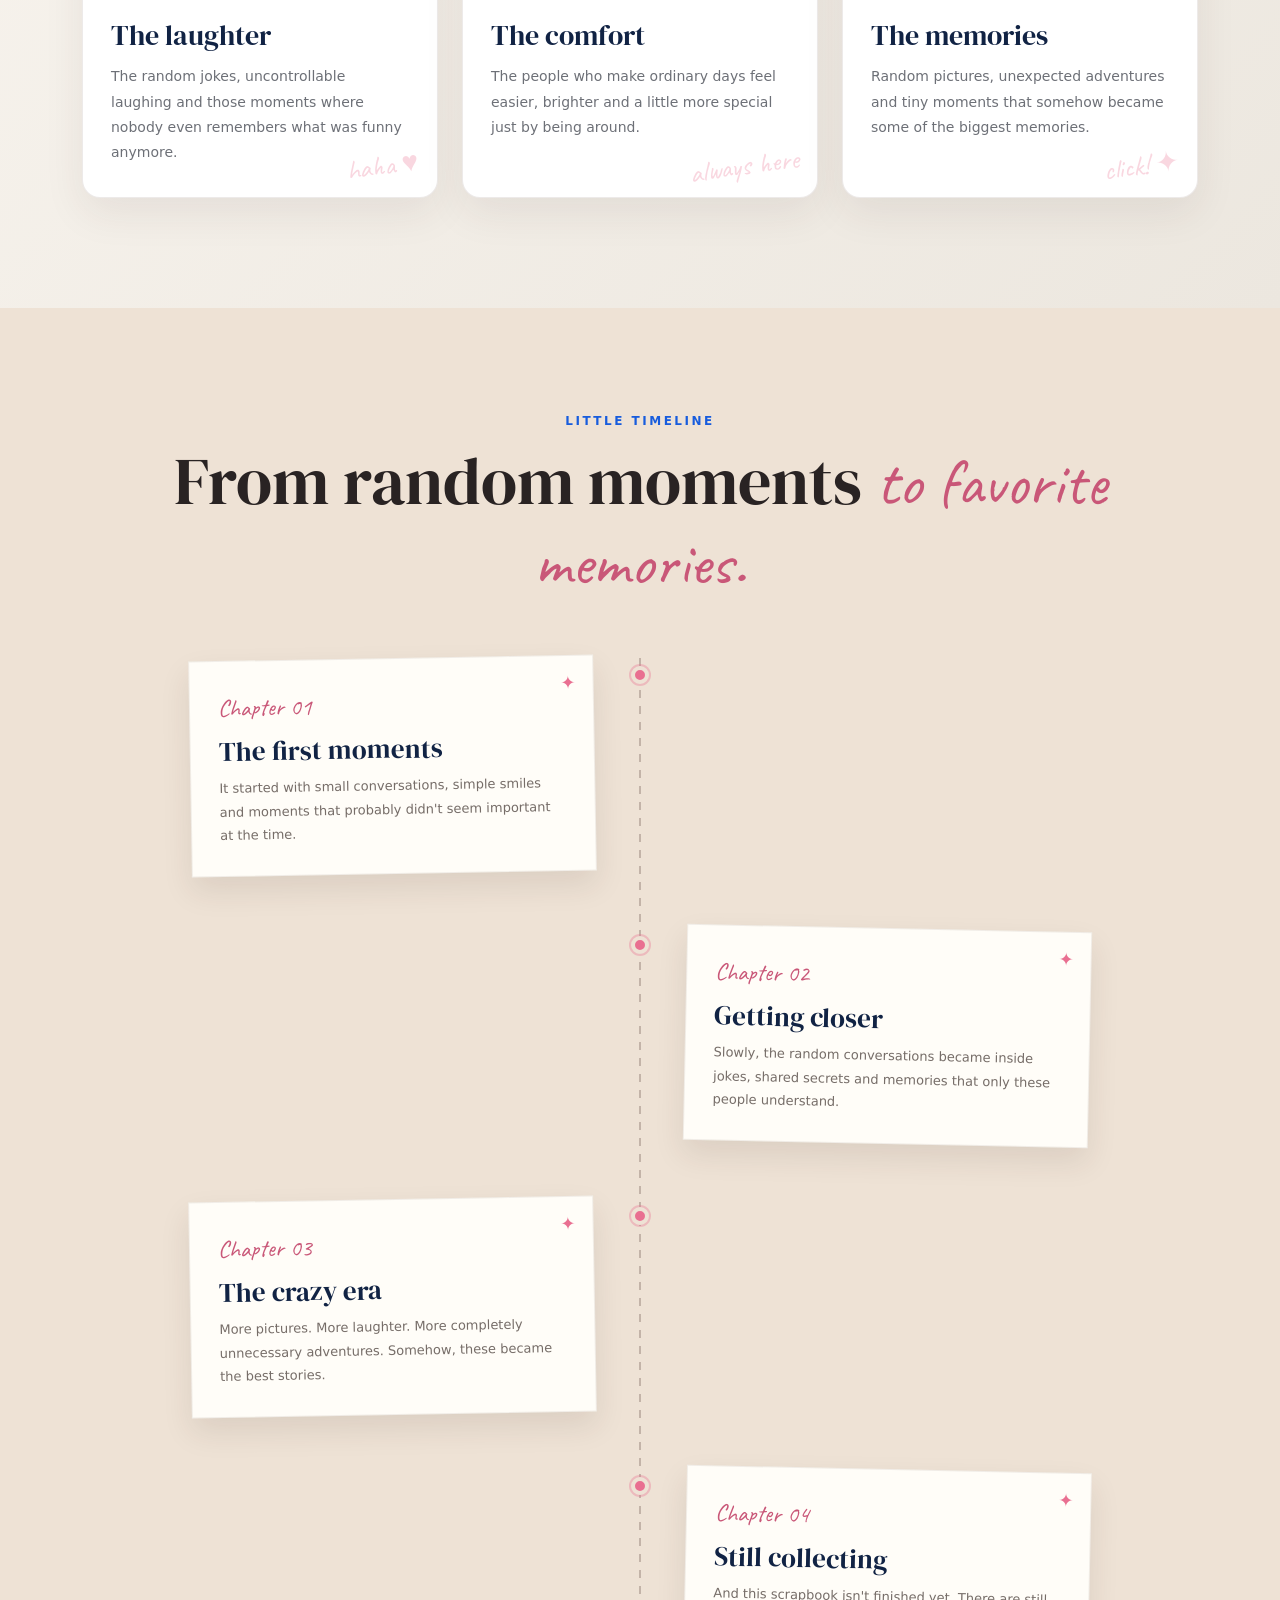
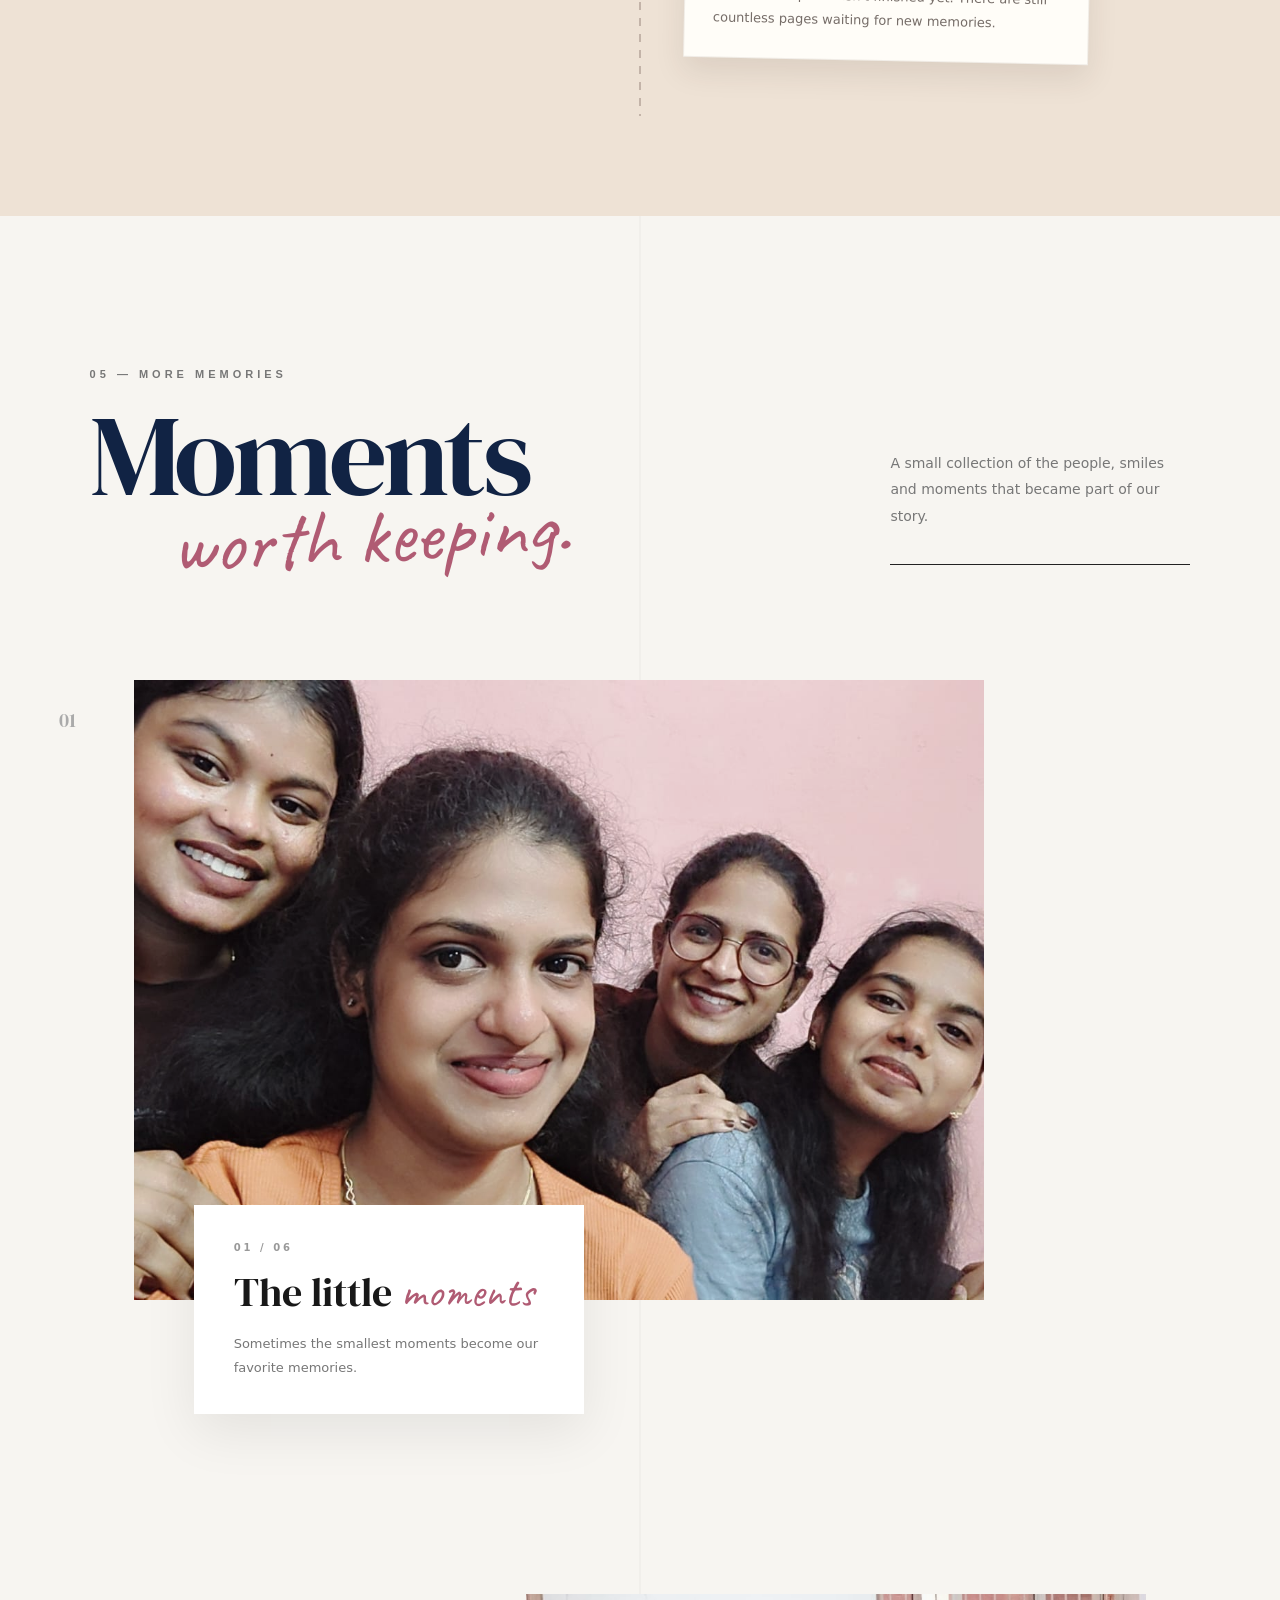
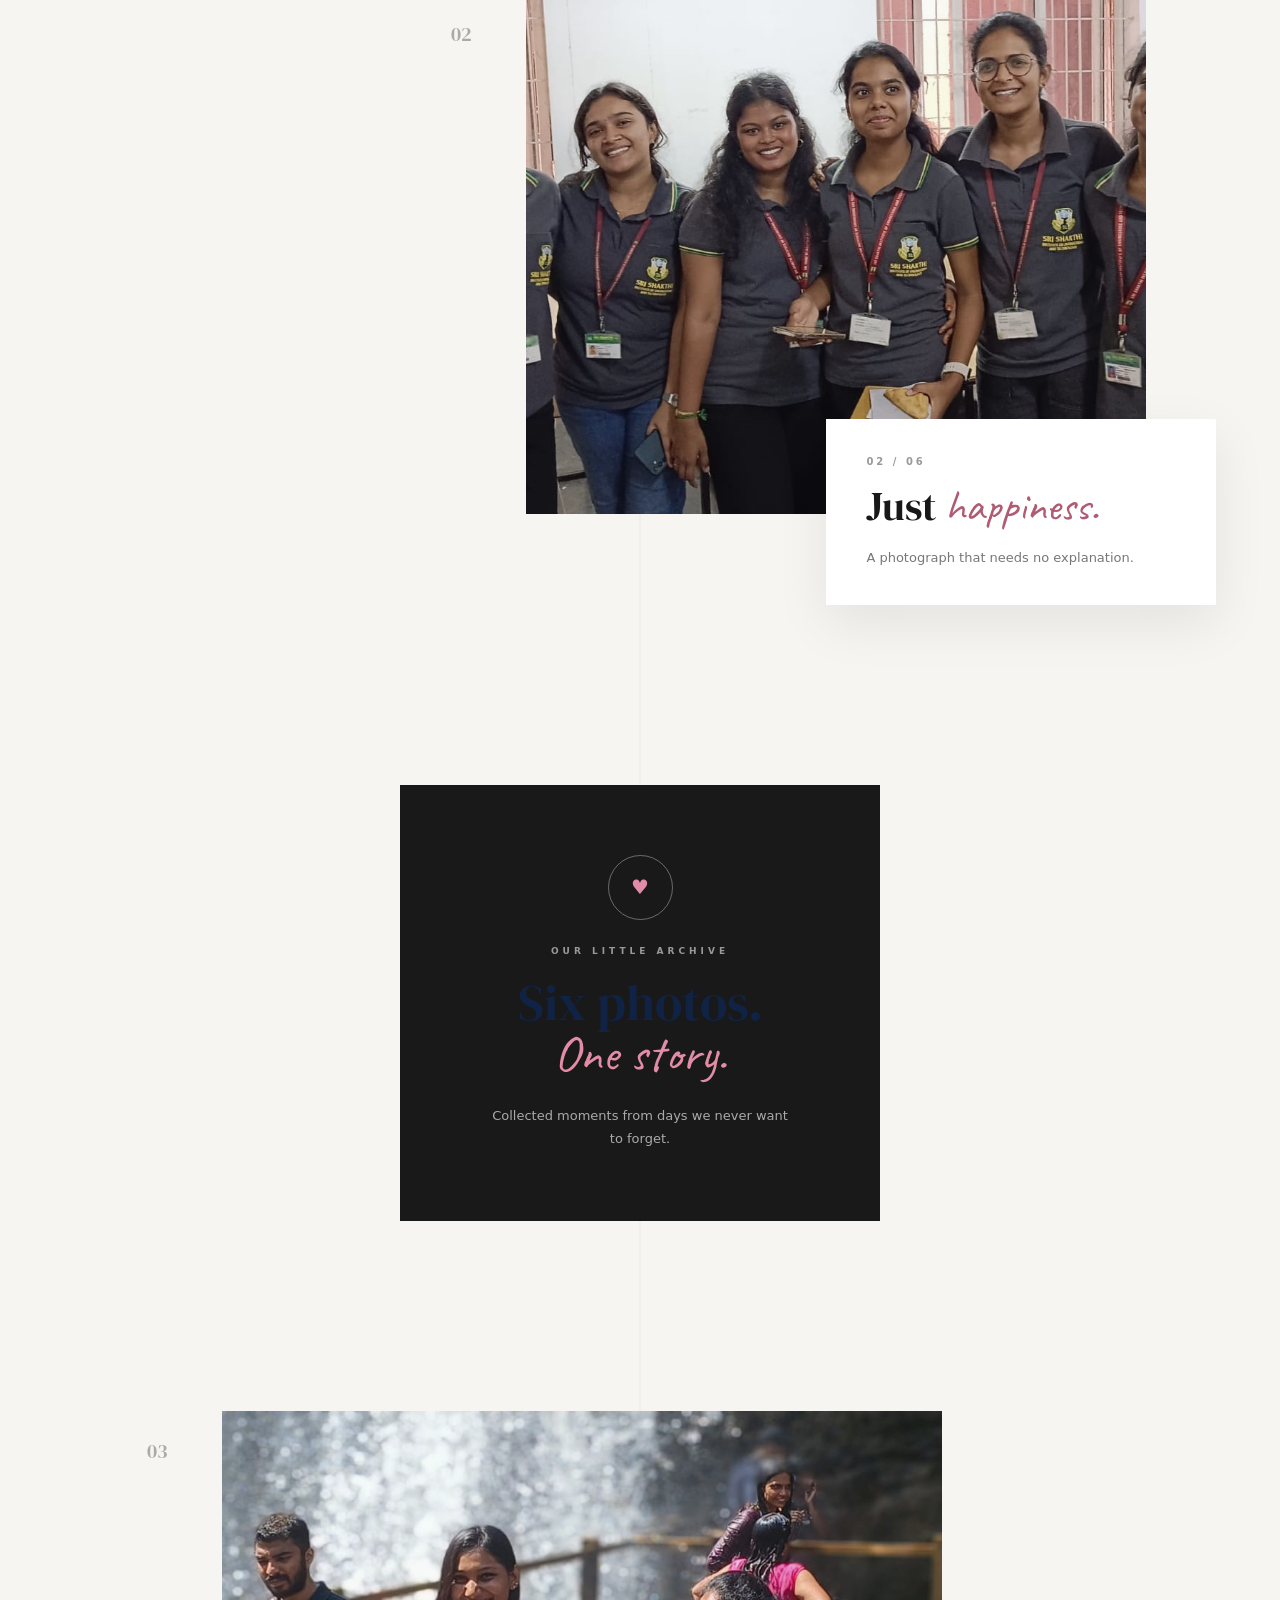
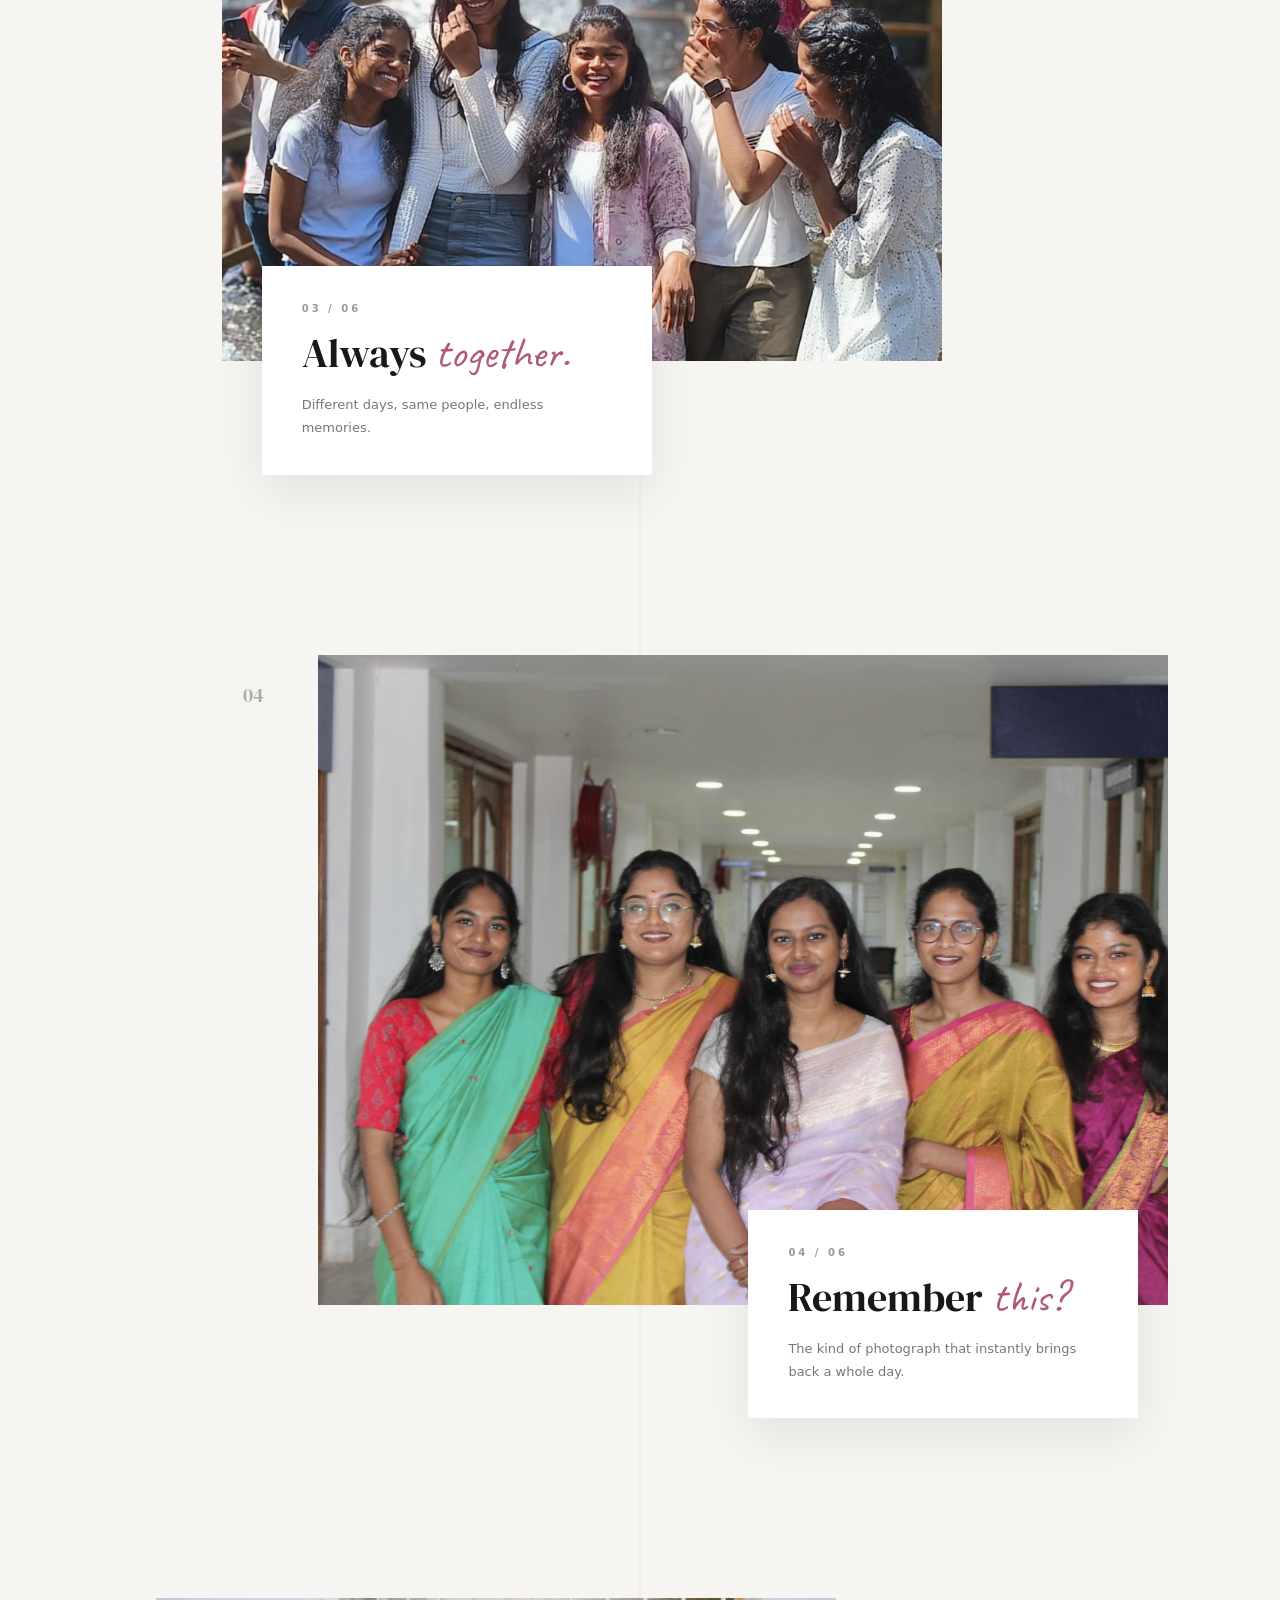
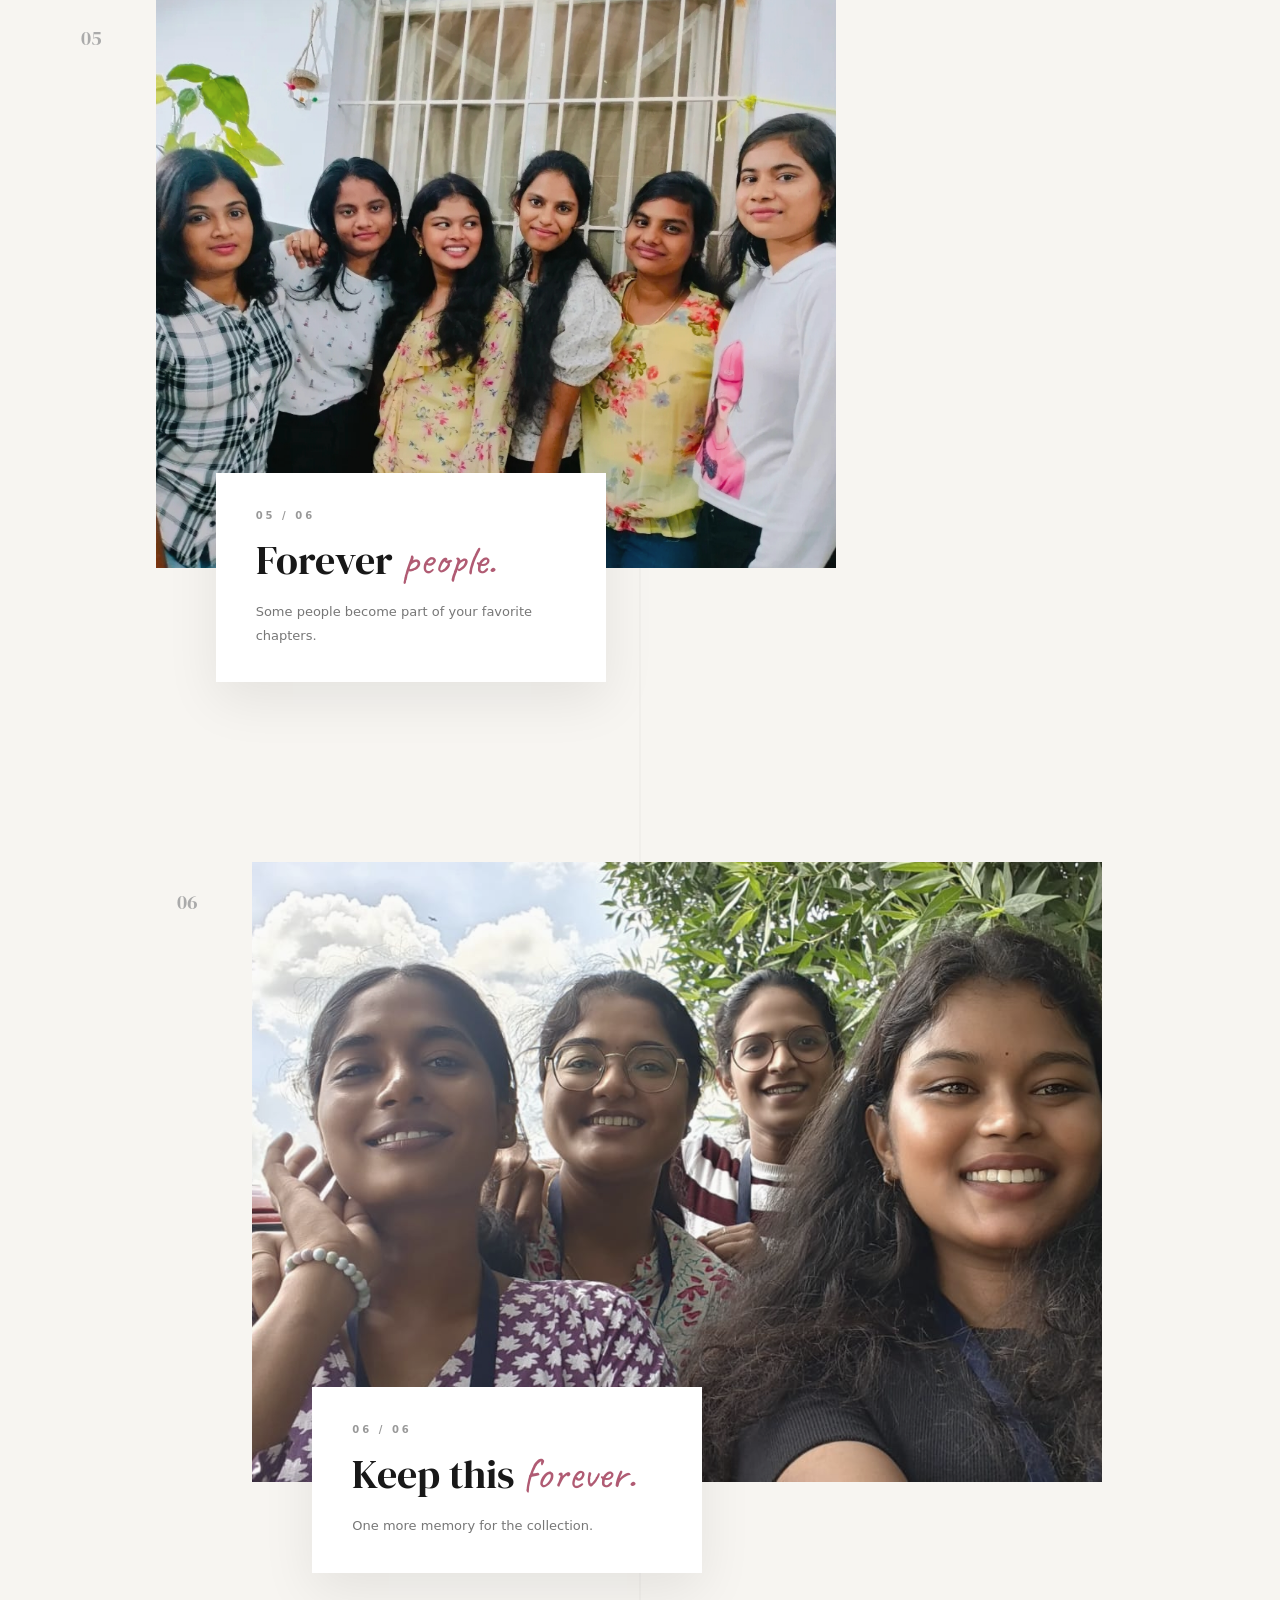
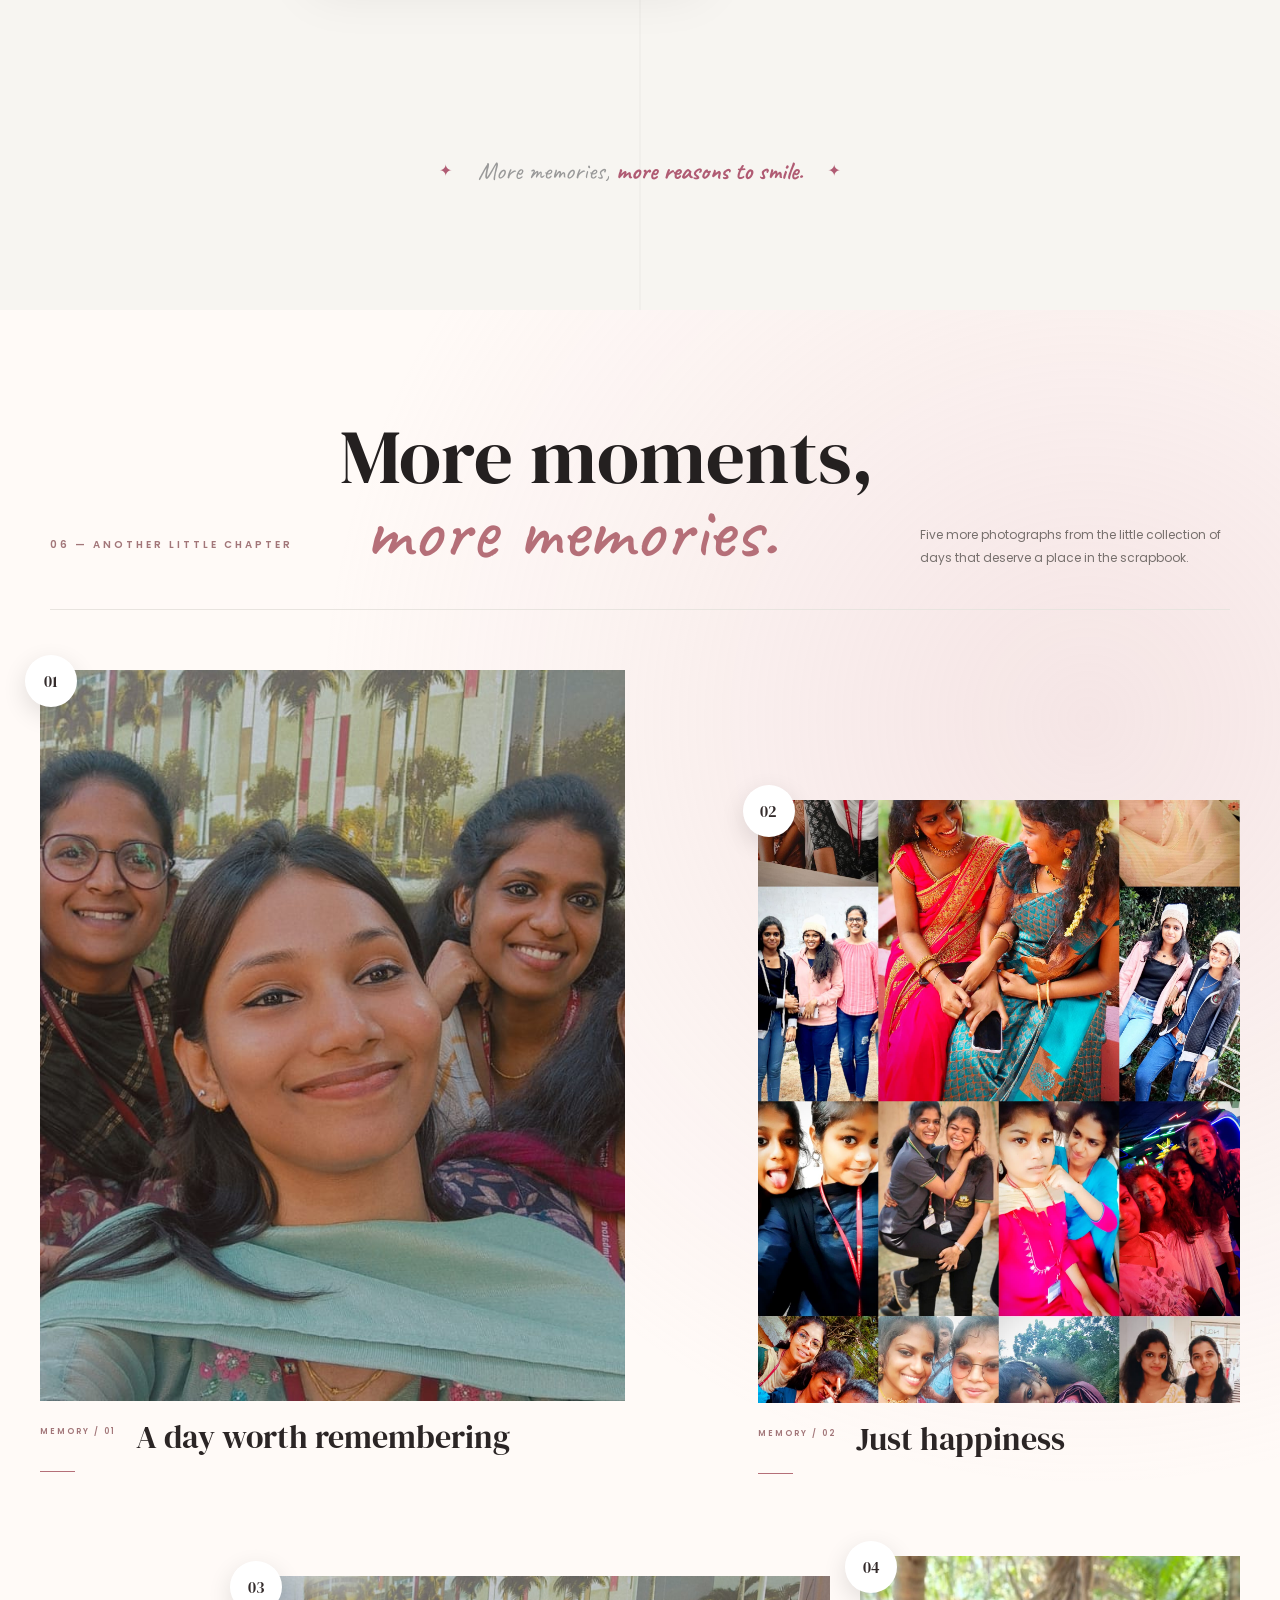
==== commit 4cc544d4: "all 05 commit" ====
--- a/friends.html
+++ b/friends.html
@@ -57,6 +57,13 @@
 ===================================================== -->
 
     <header class="scrap-cover">
+      <!-- Background image -->
+      <div class="cover-image"></div>
+
+      <!-- Soft overlay -->
+      <div class="cover-overlay"></div>
+
+      <!-- Decorative tape -->
       <div class="cover-tape tape-left"></div>
       <div class="cover-tape tape-right"></div>
 
@@ -95,7 +102,6 @@
         turn the page
       </div>
     </header>
-
     <!-- =====================================================
      INTRO NOTE
 ===================================================== -->
@@ -956,12 +962,12 @@
               <span></span><span></span><span></span><span></span>
             </div>
 
-            <img src="images/fd14.jpeg" alt="Memory 02" loading="lazy" />
+            <img src="images/fd15.jpeg" alt="Memory 02" loading="lazy" />
 
             <div class="film-overlay">
               <button
                 type="button"
-                onclick="openImage('images/fd14.jpeg', 'Sweet Memory 🌸')"
+                onclick="openImage('images/fd15.jpeg', 'Sweet Memory 🌸')"
               >
                 <i class="fa-solid fa-expand"></i>
                 <span>OPEN MEMORY</span>
@@ -1022,12 +1028,12 @@
               <span></span><span></span><span></span><span></span>
             </div>
 
-            <img src="images/fd16.jpeg" alt="Memory 04" loading="lazy" />
+            <img src="images/fd14.jpeg" alt="Memory 04" loading="lazy" />
 
             <div class="film-overlay">
               <button
                 type="button"
-                onclick="openImage('images/fd16.jpeg', 'Forever Memory ✨')"
+                onclick="openImage('images/fd14.jpeg', 'Forever Memory ✨')"
               >
                 <i class="fa-solid fa-expand"></i>
                 <span>OPEN MEMORY</span>
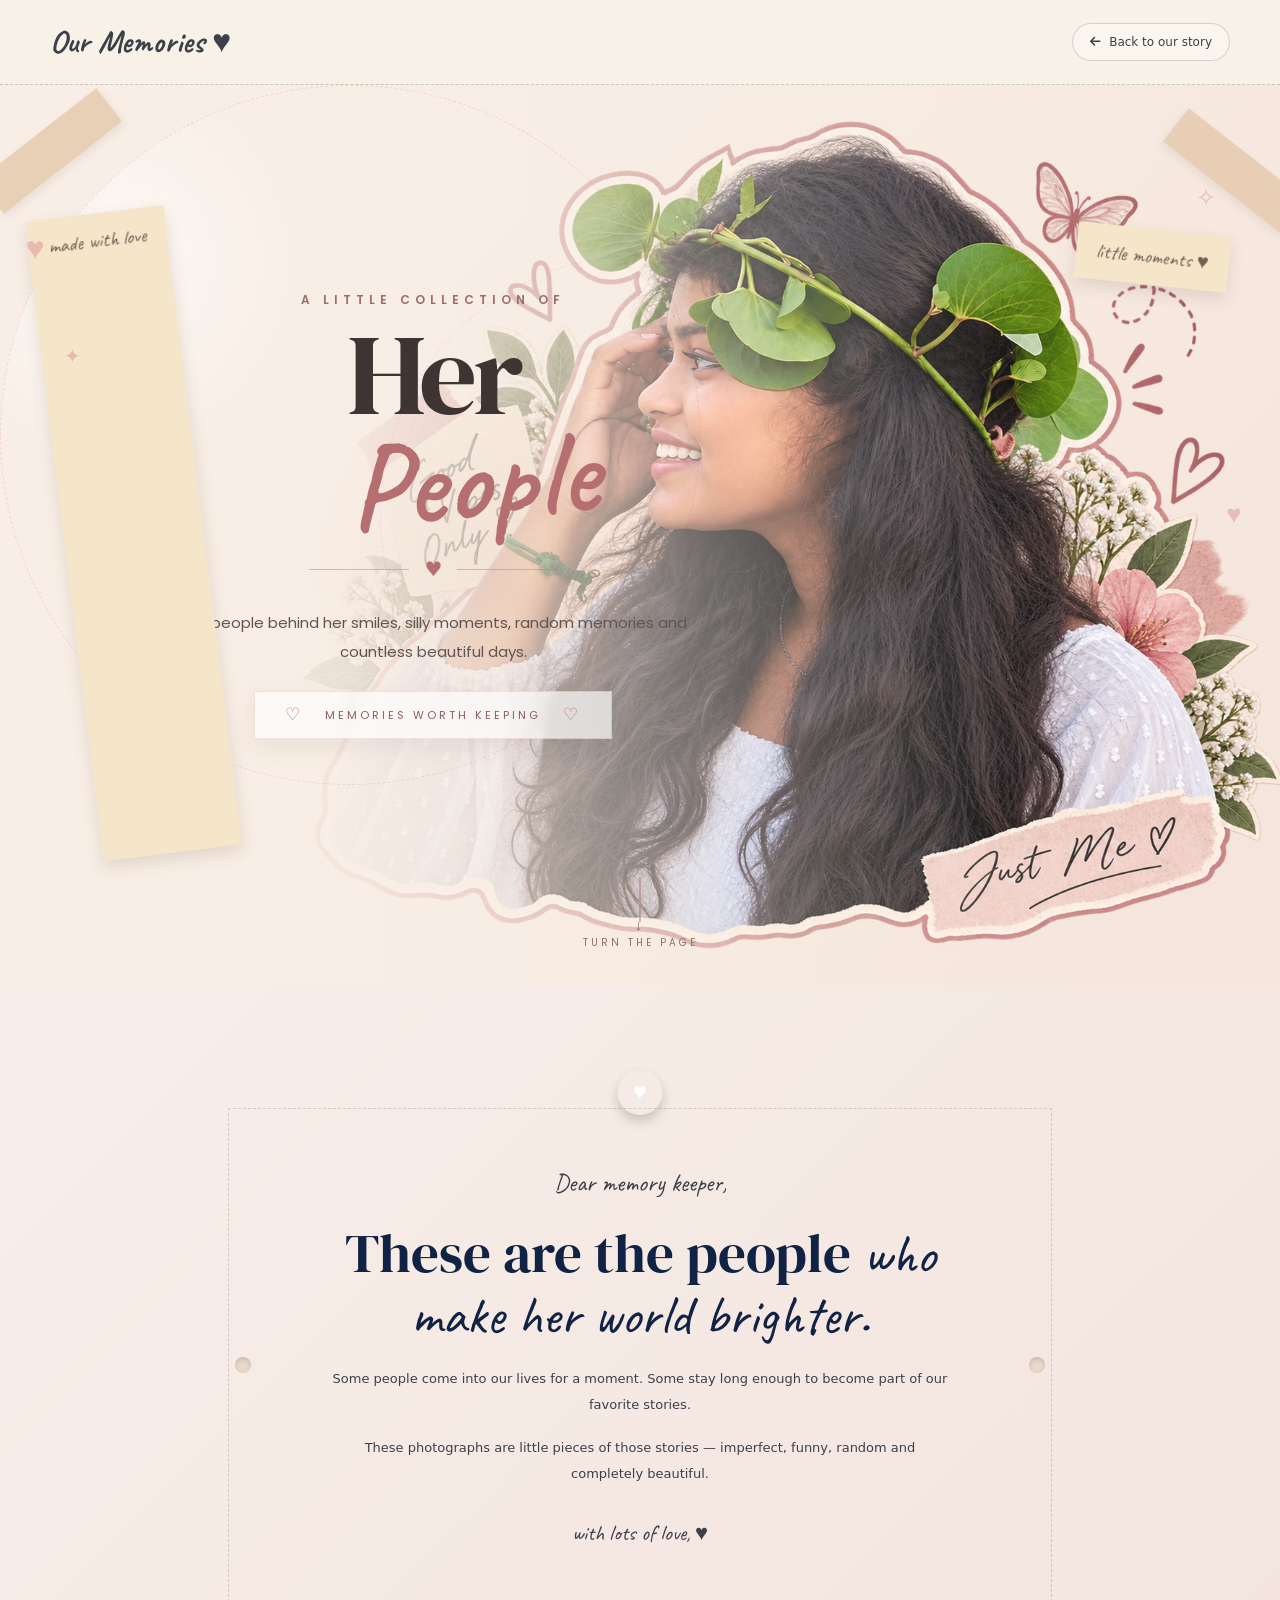
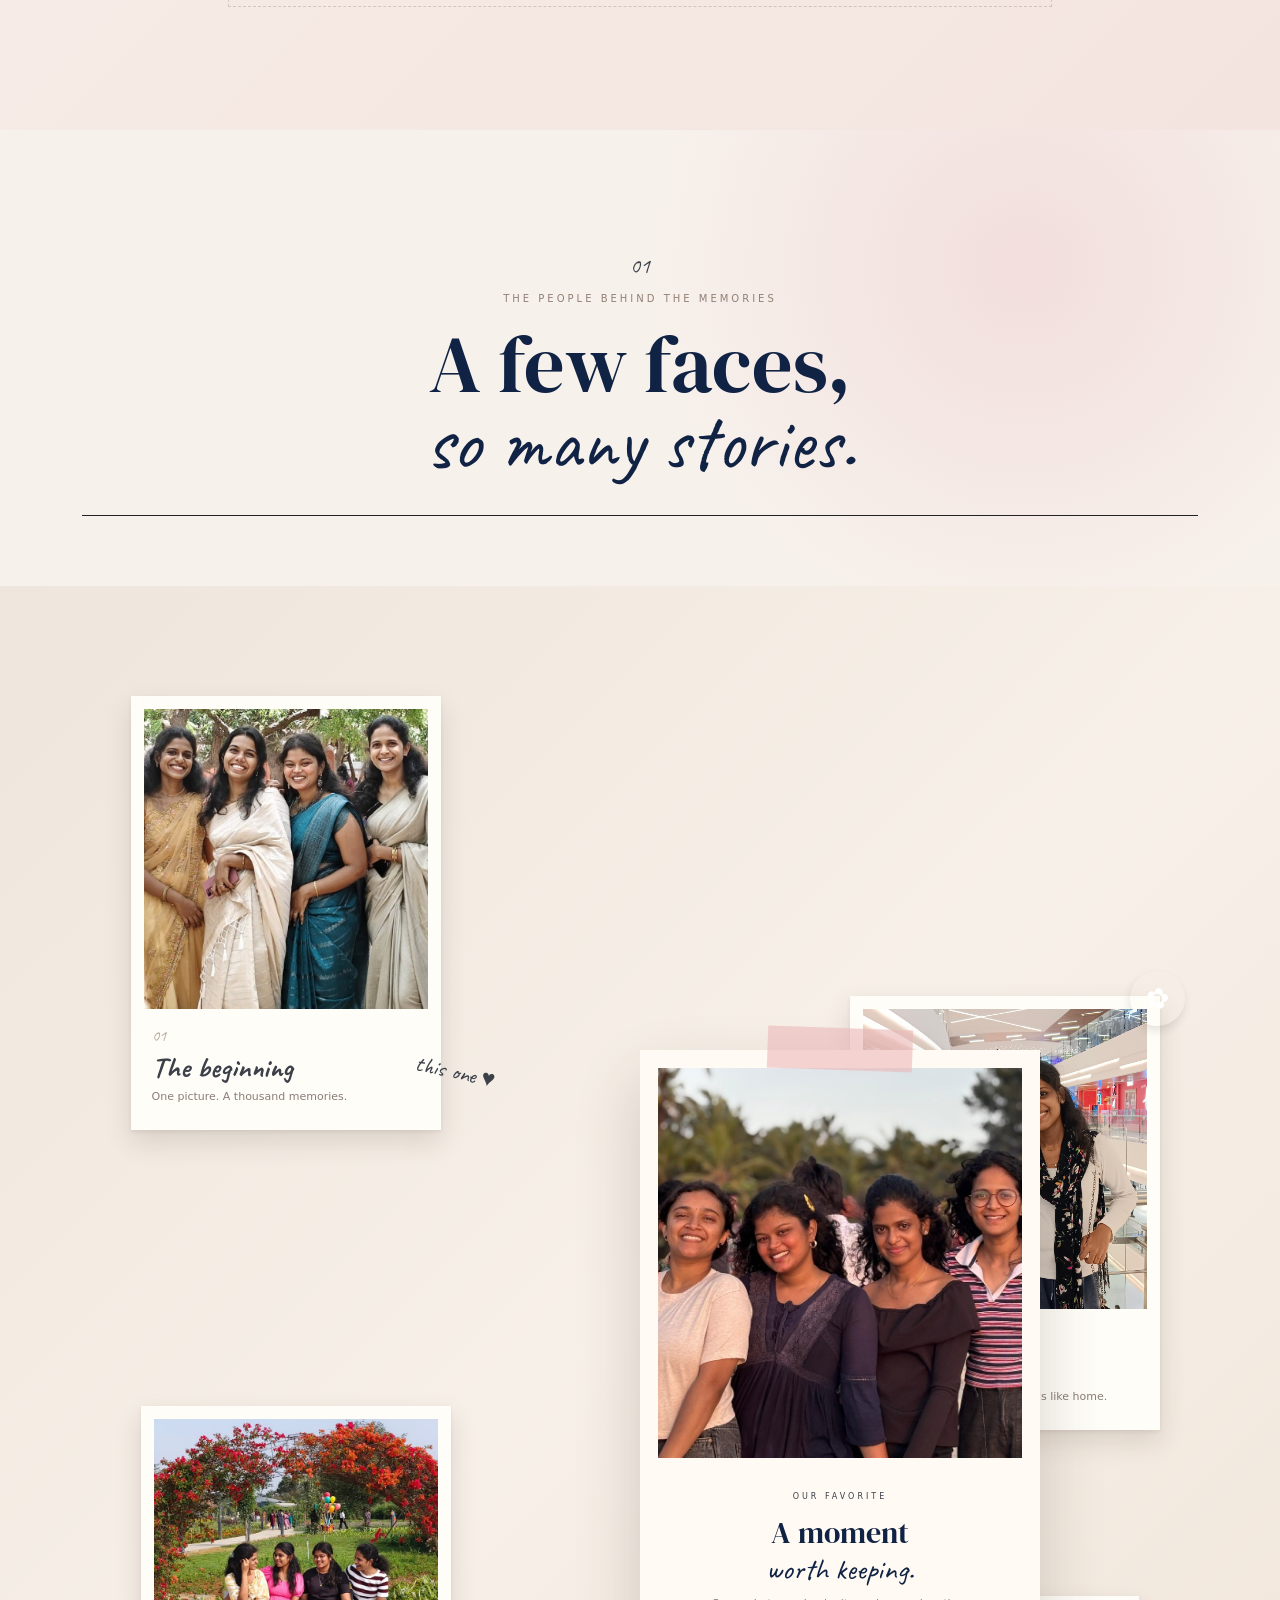
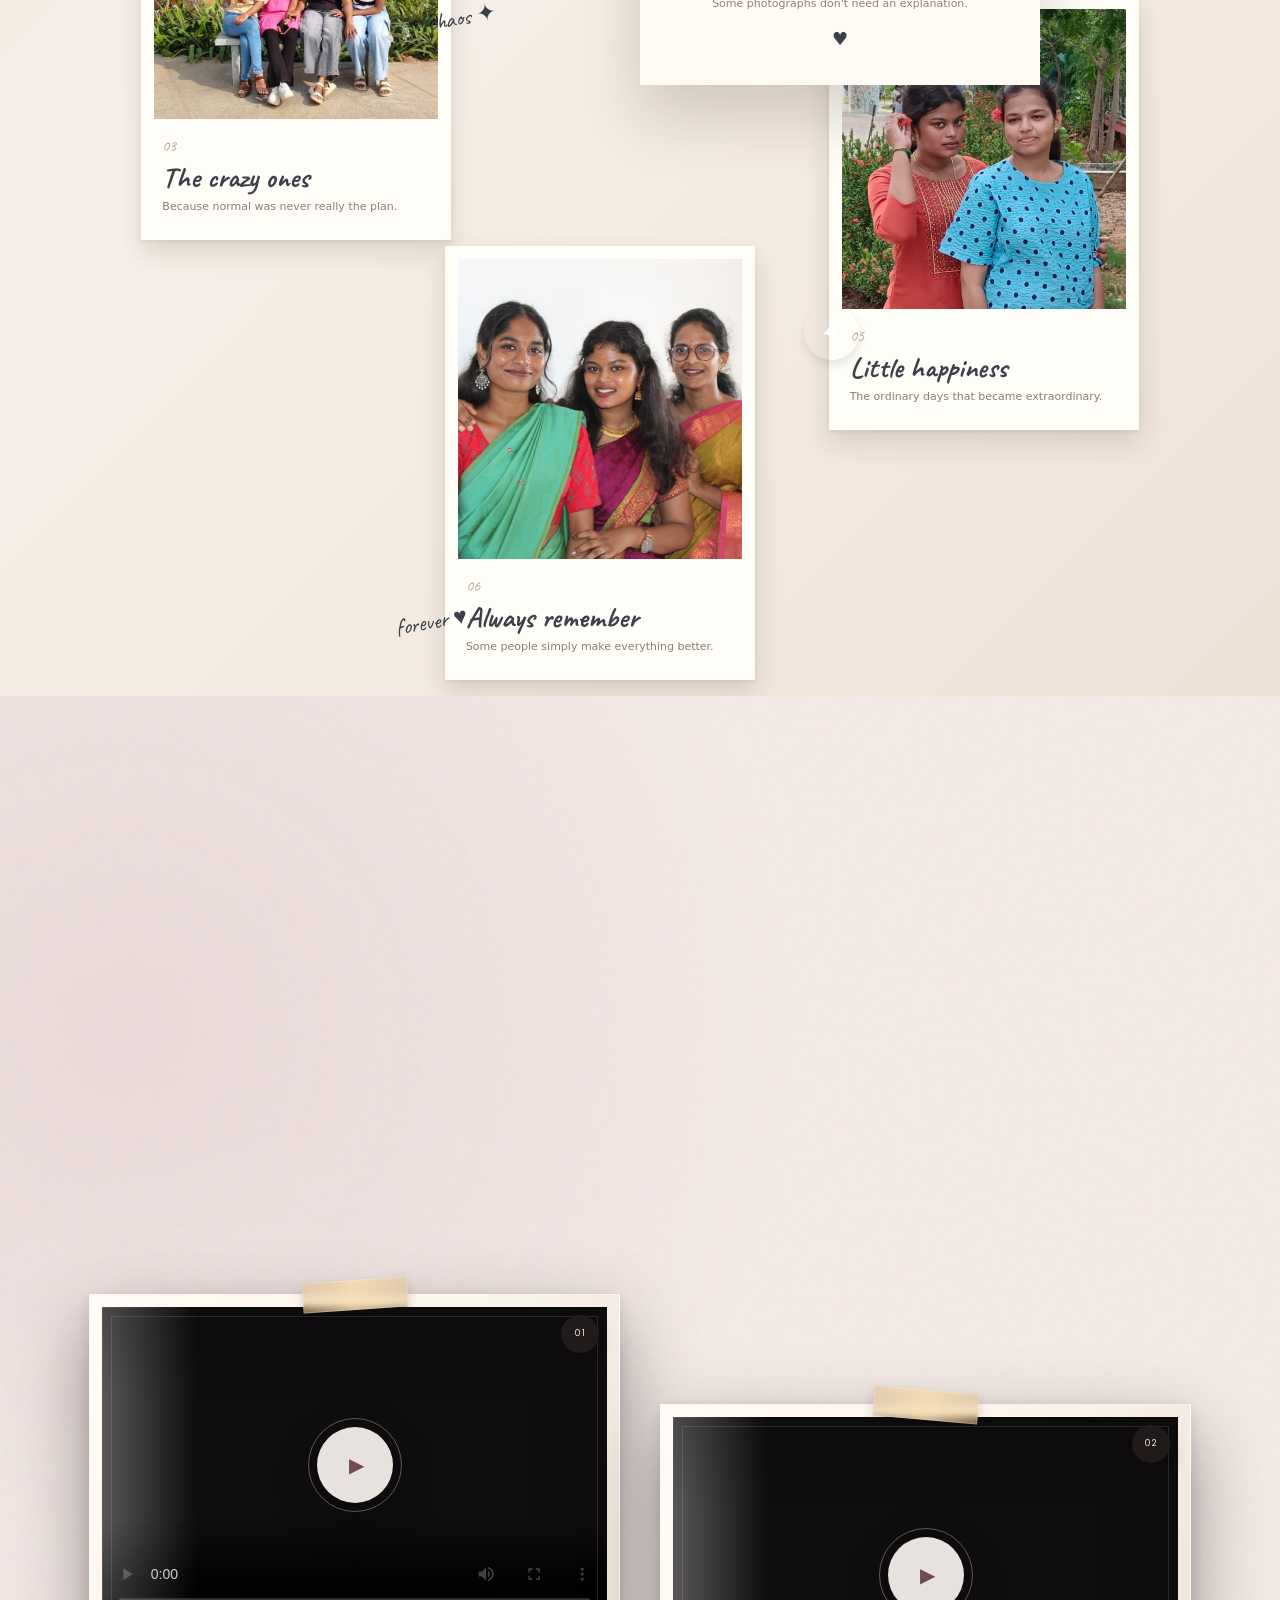
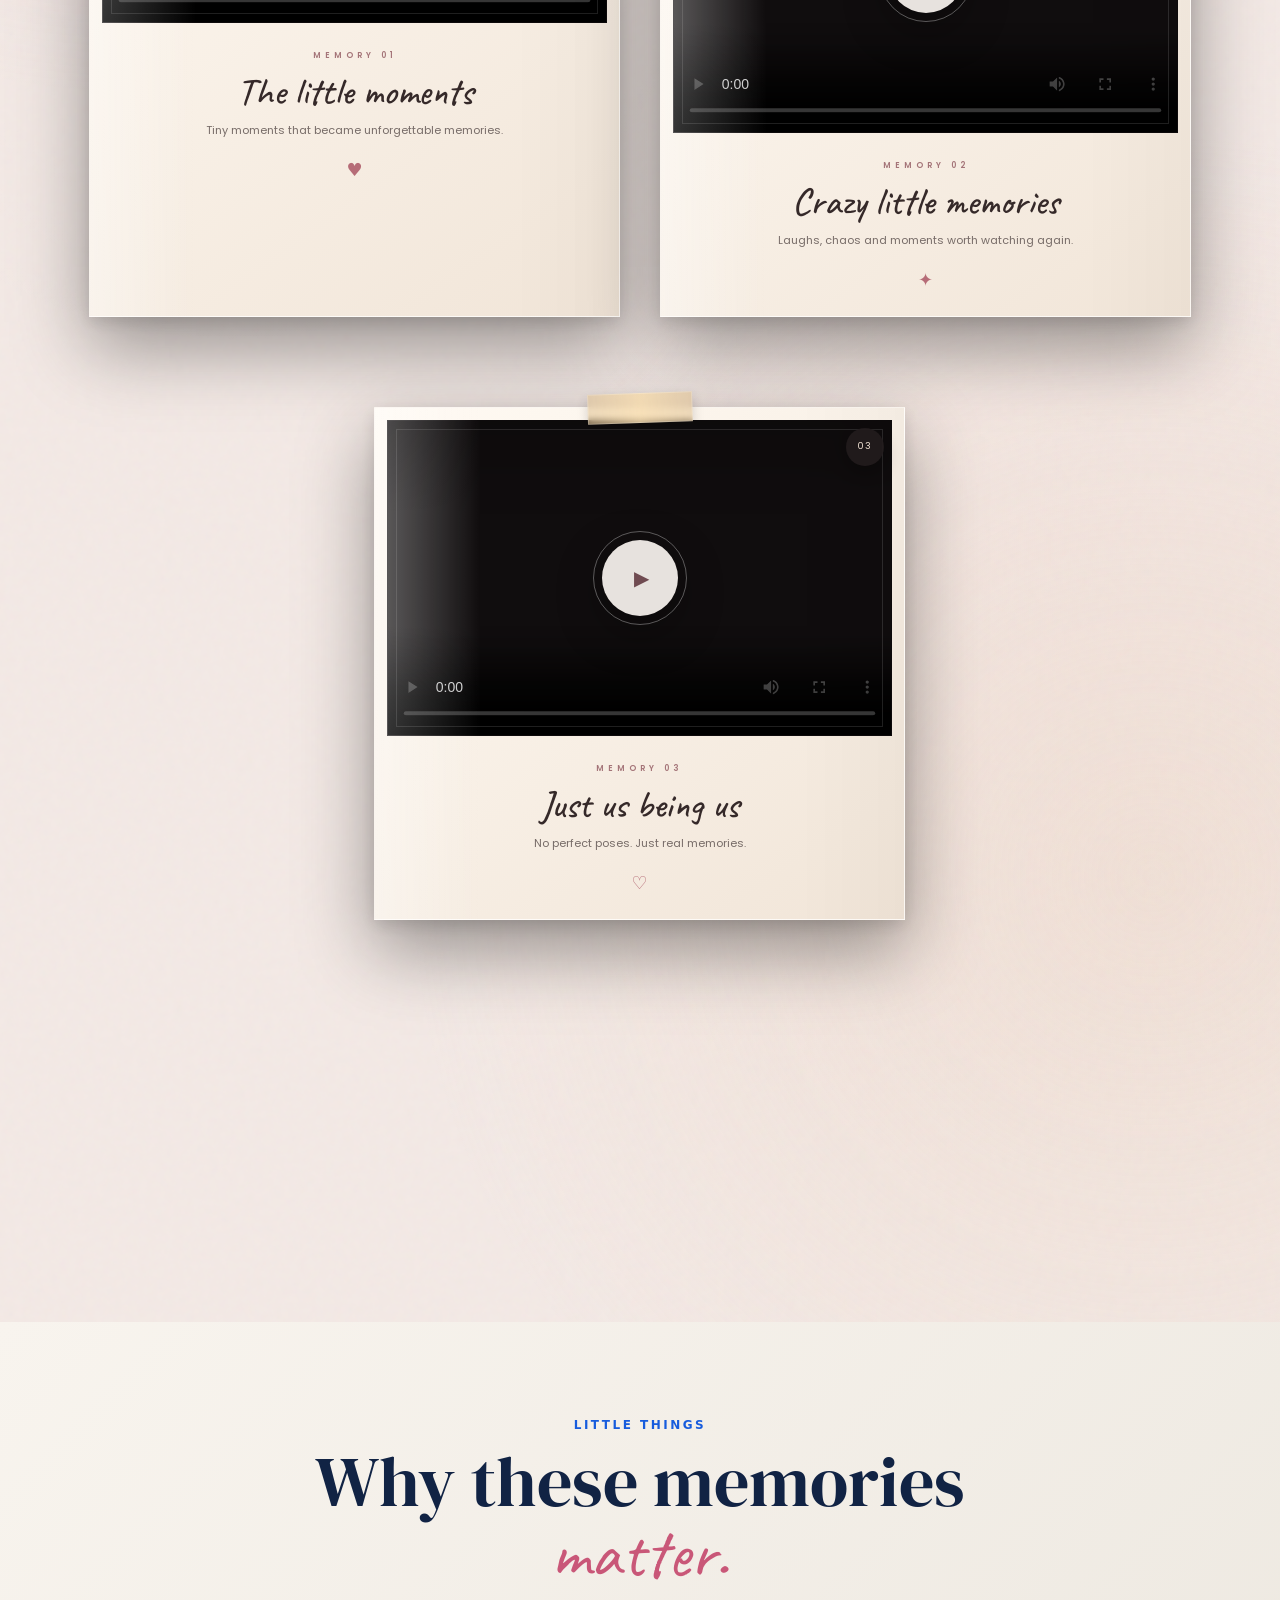
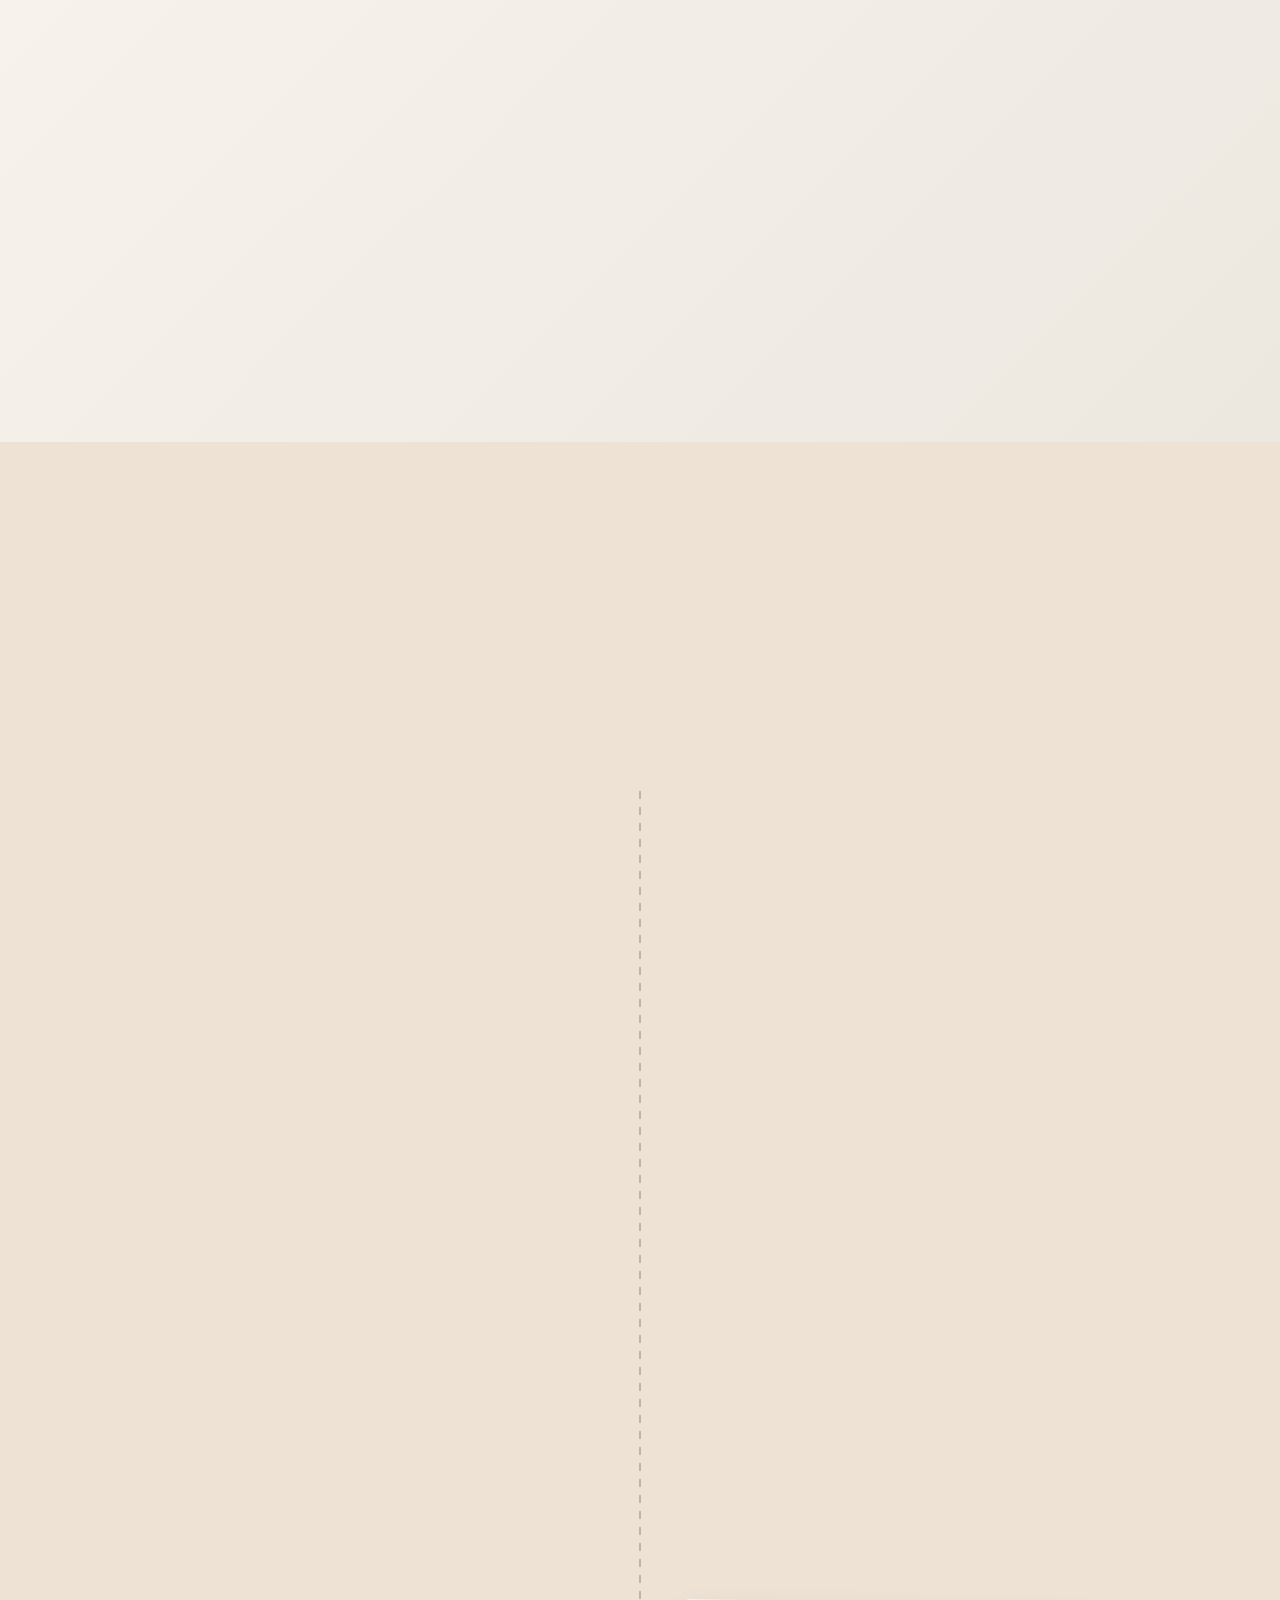
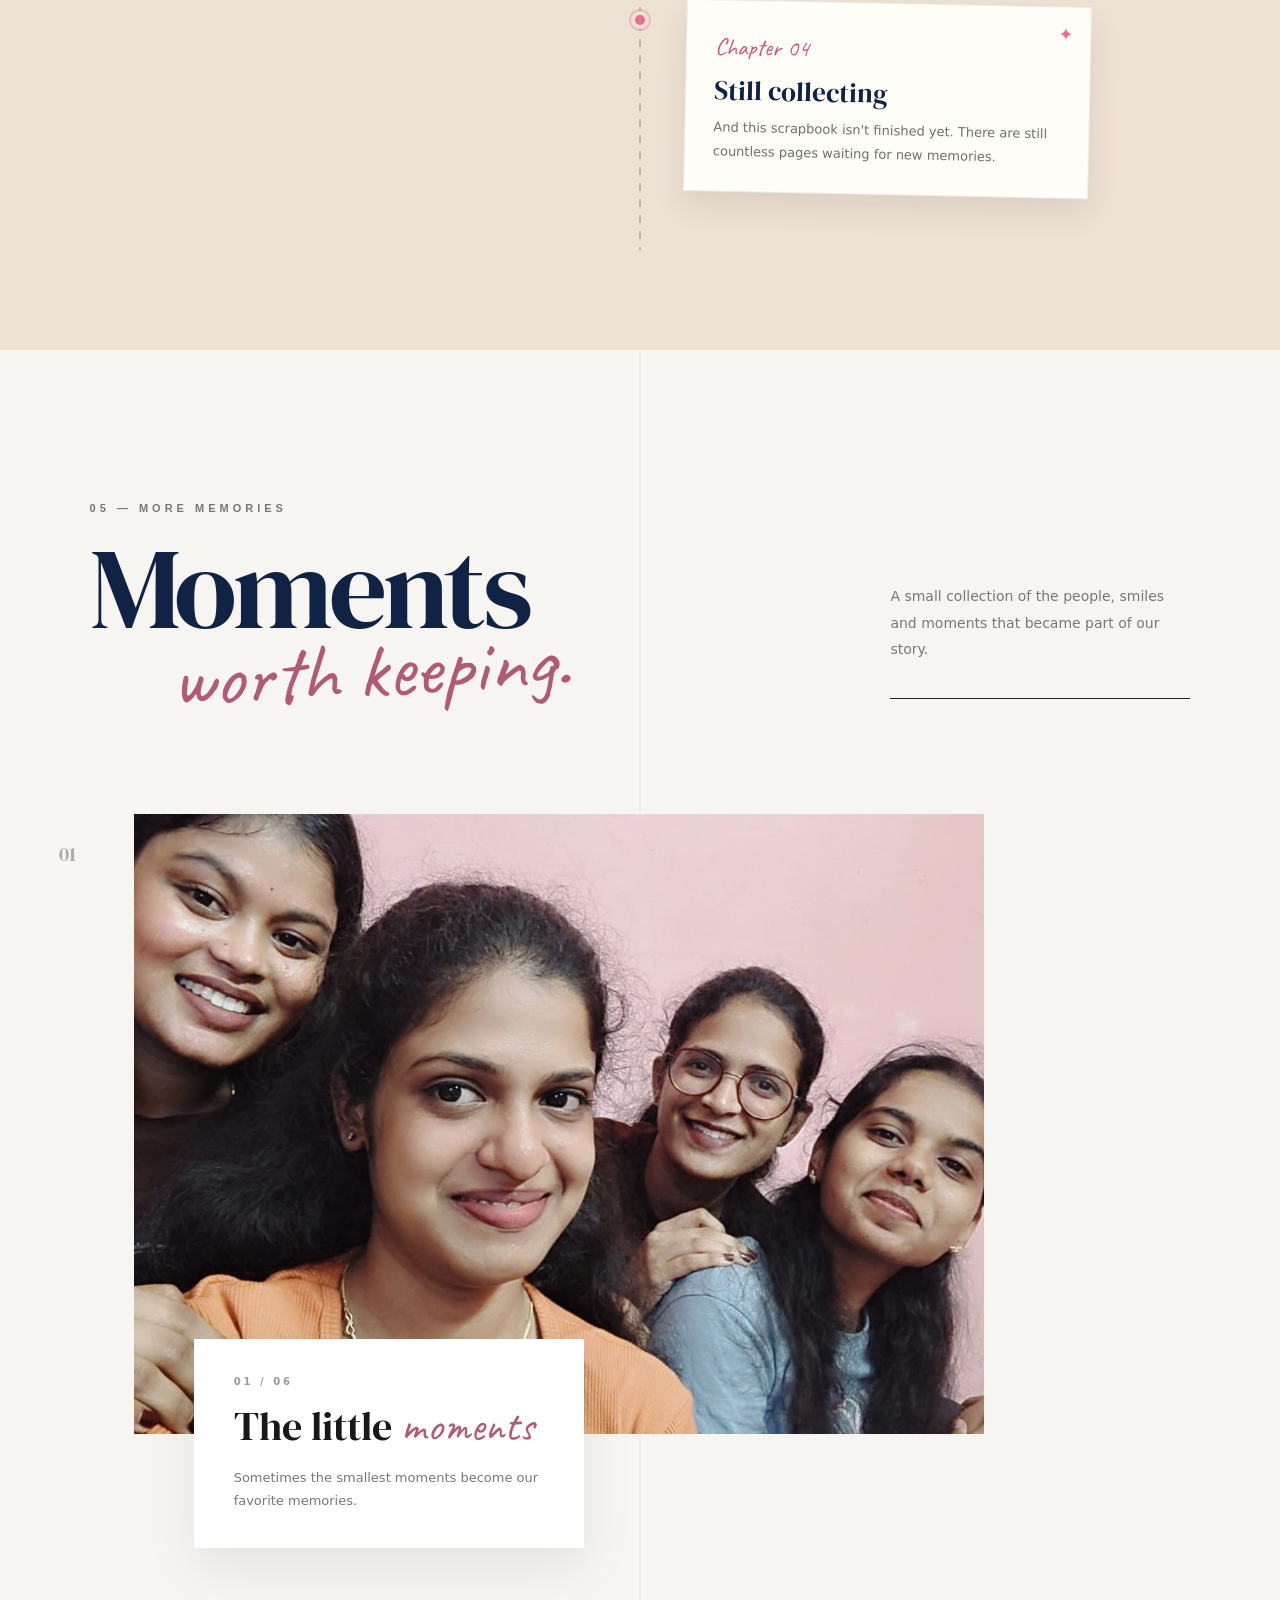
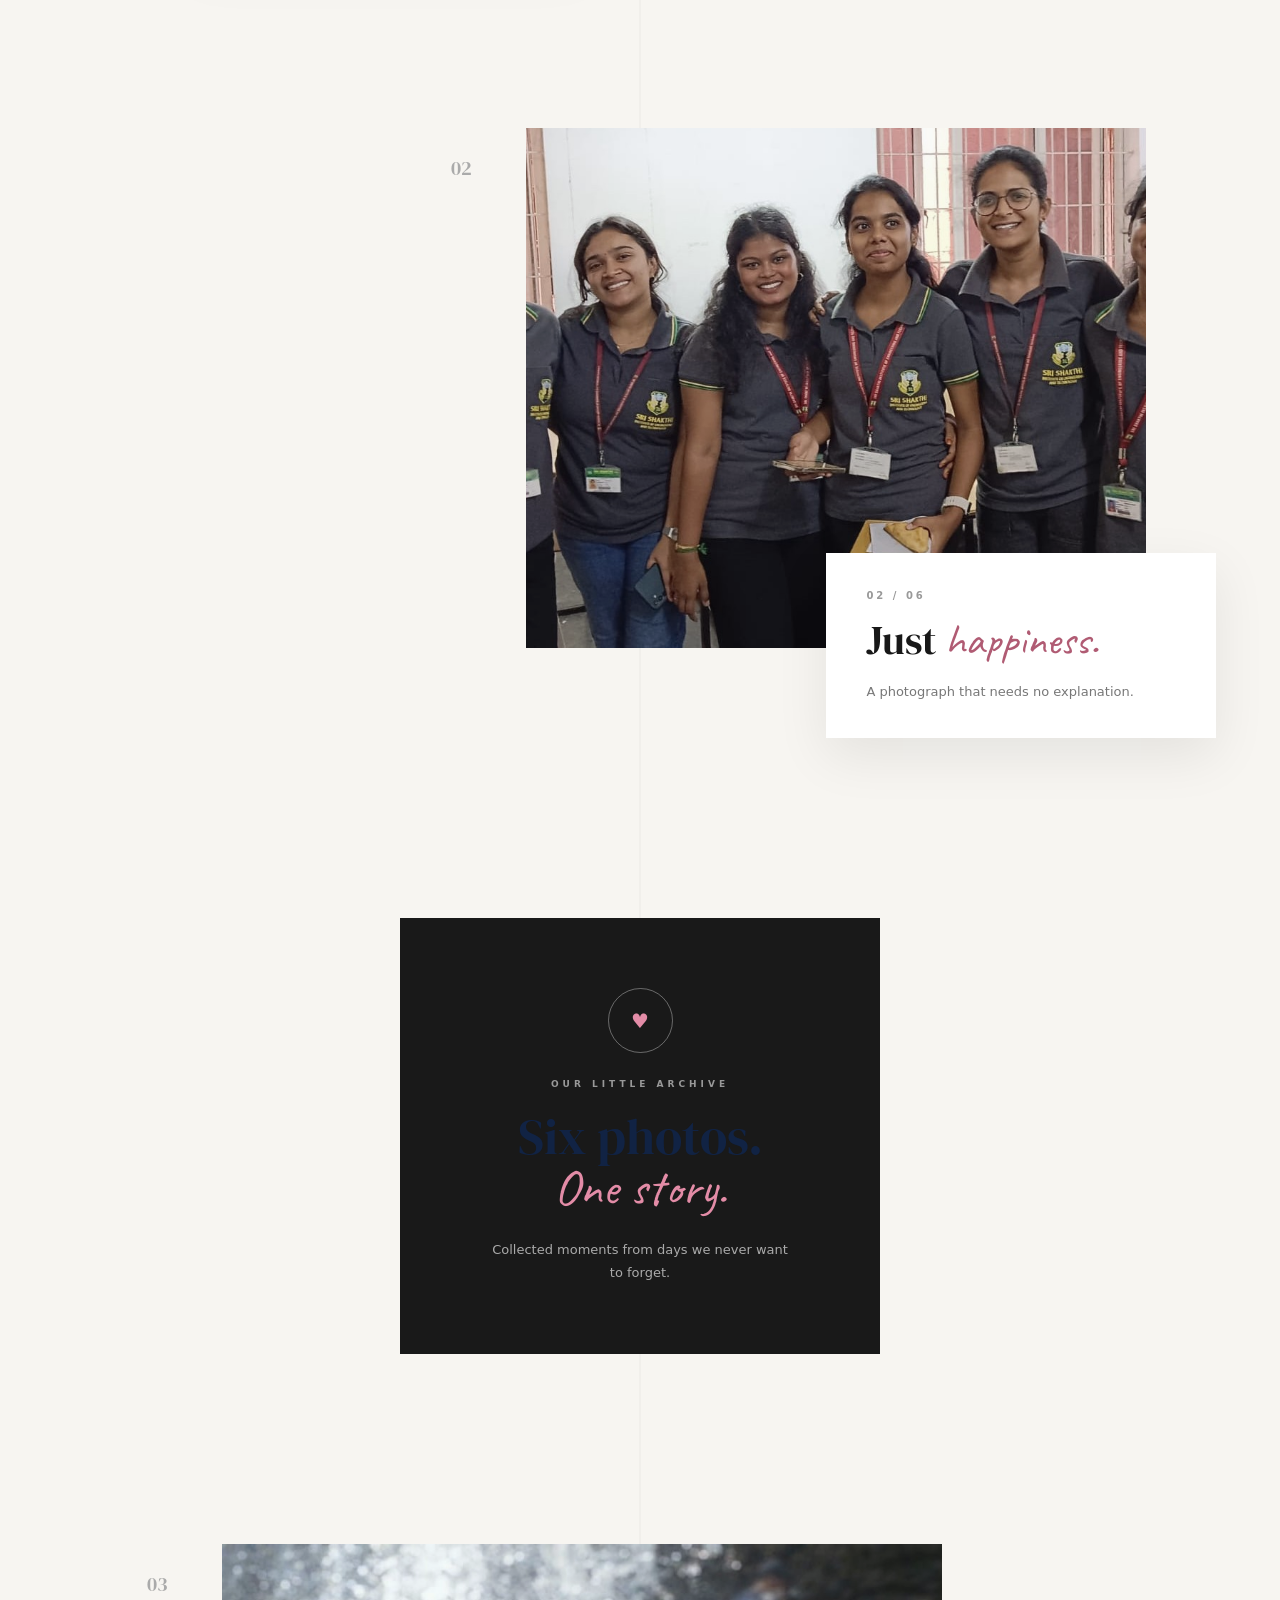
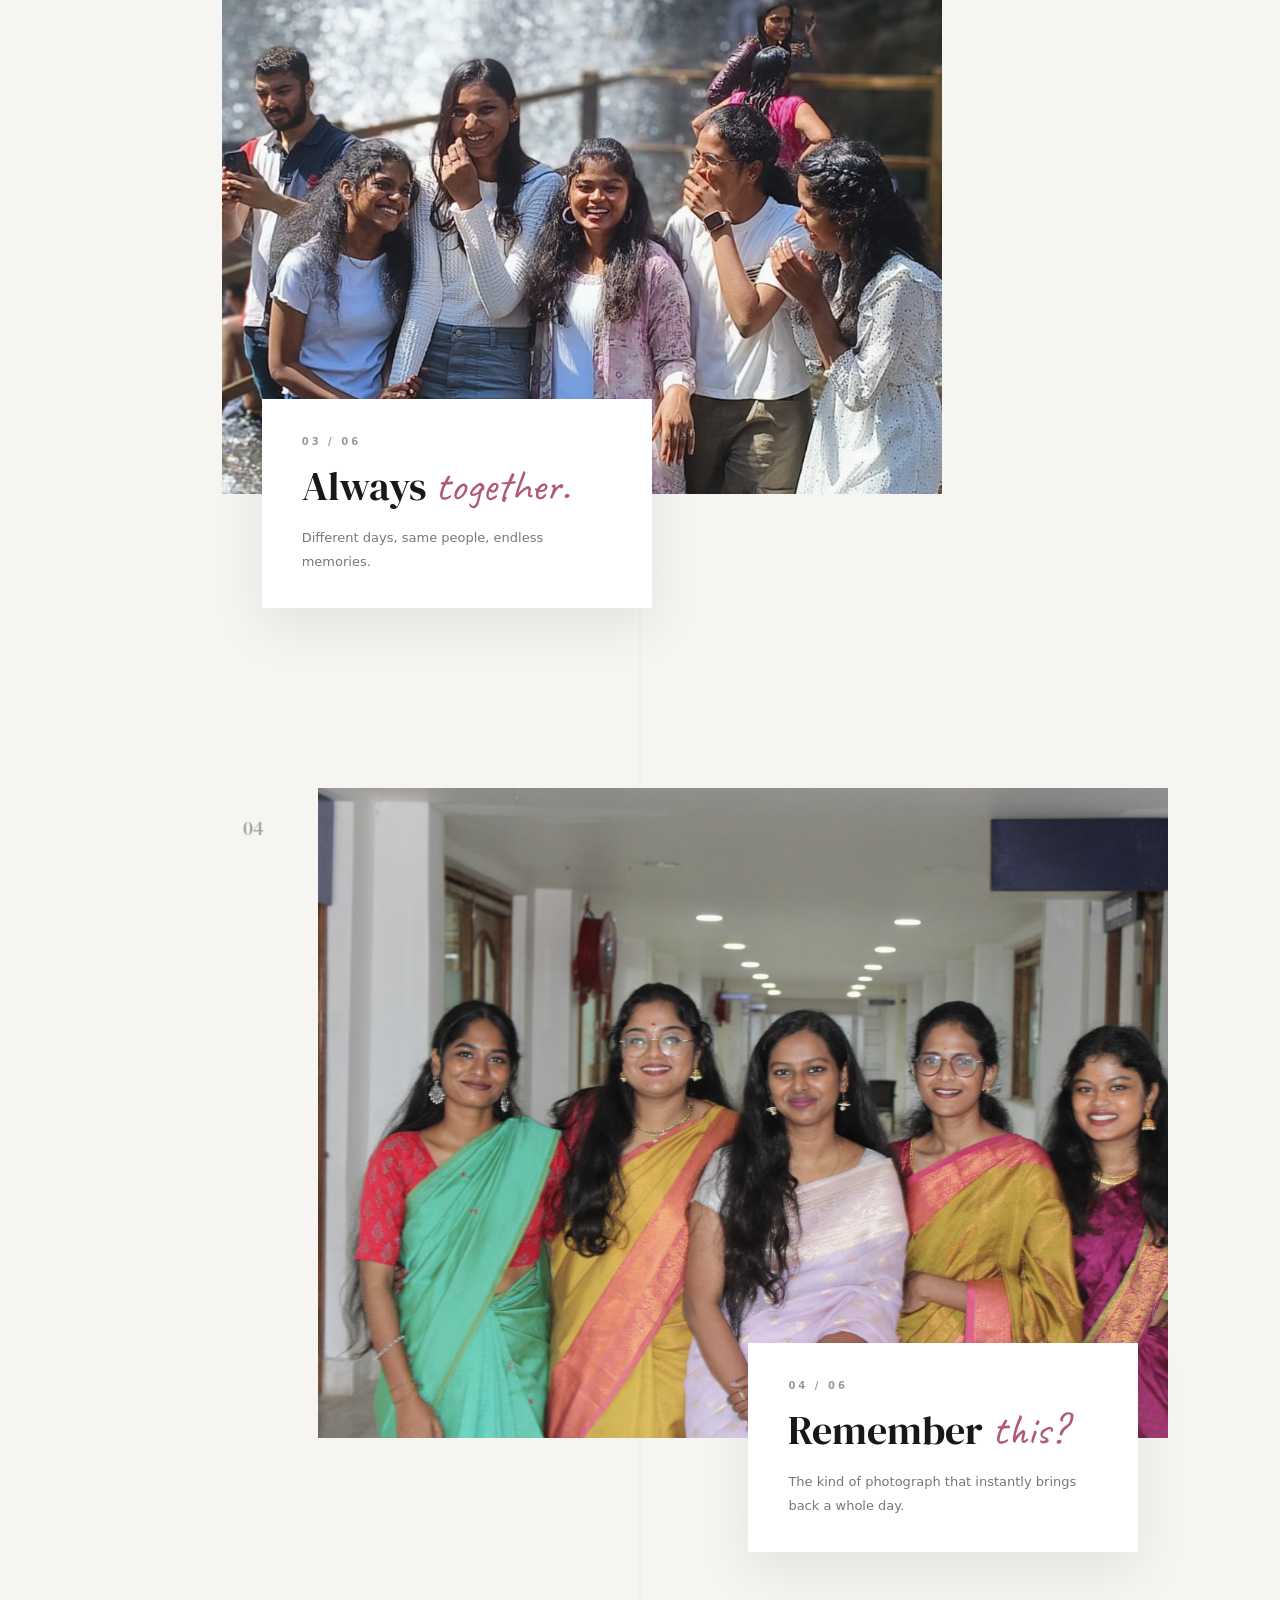
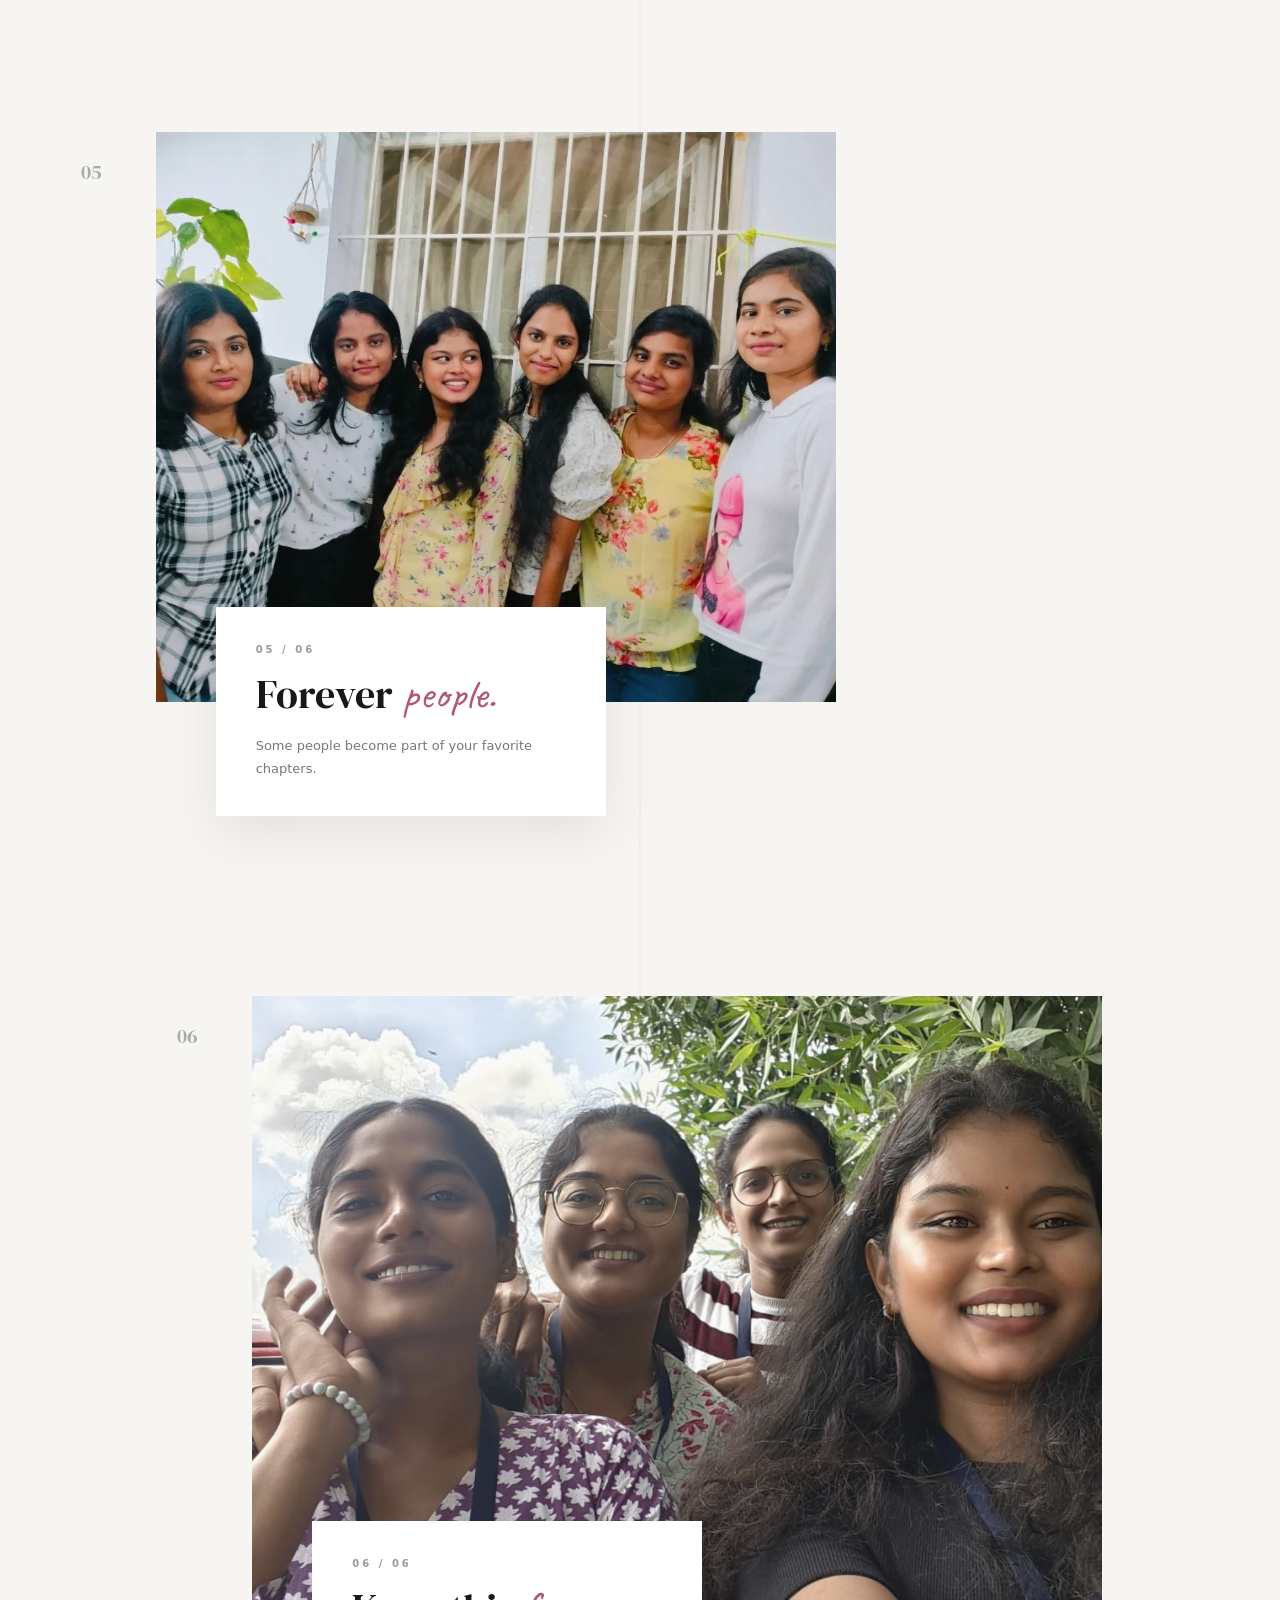
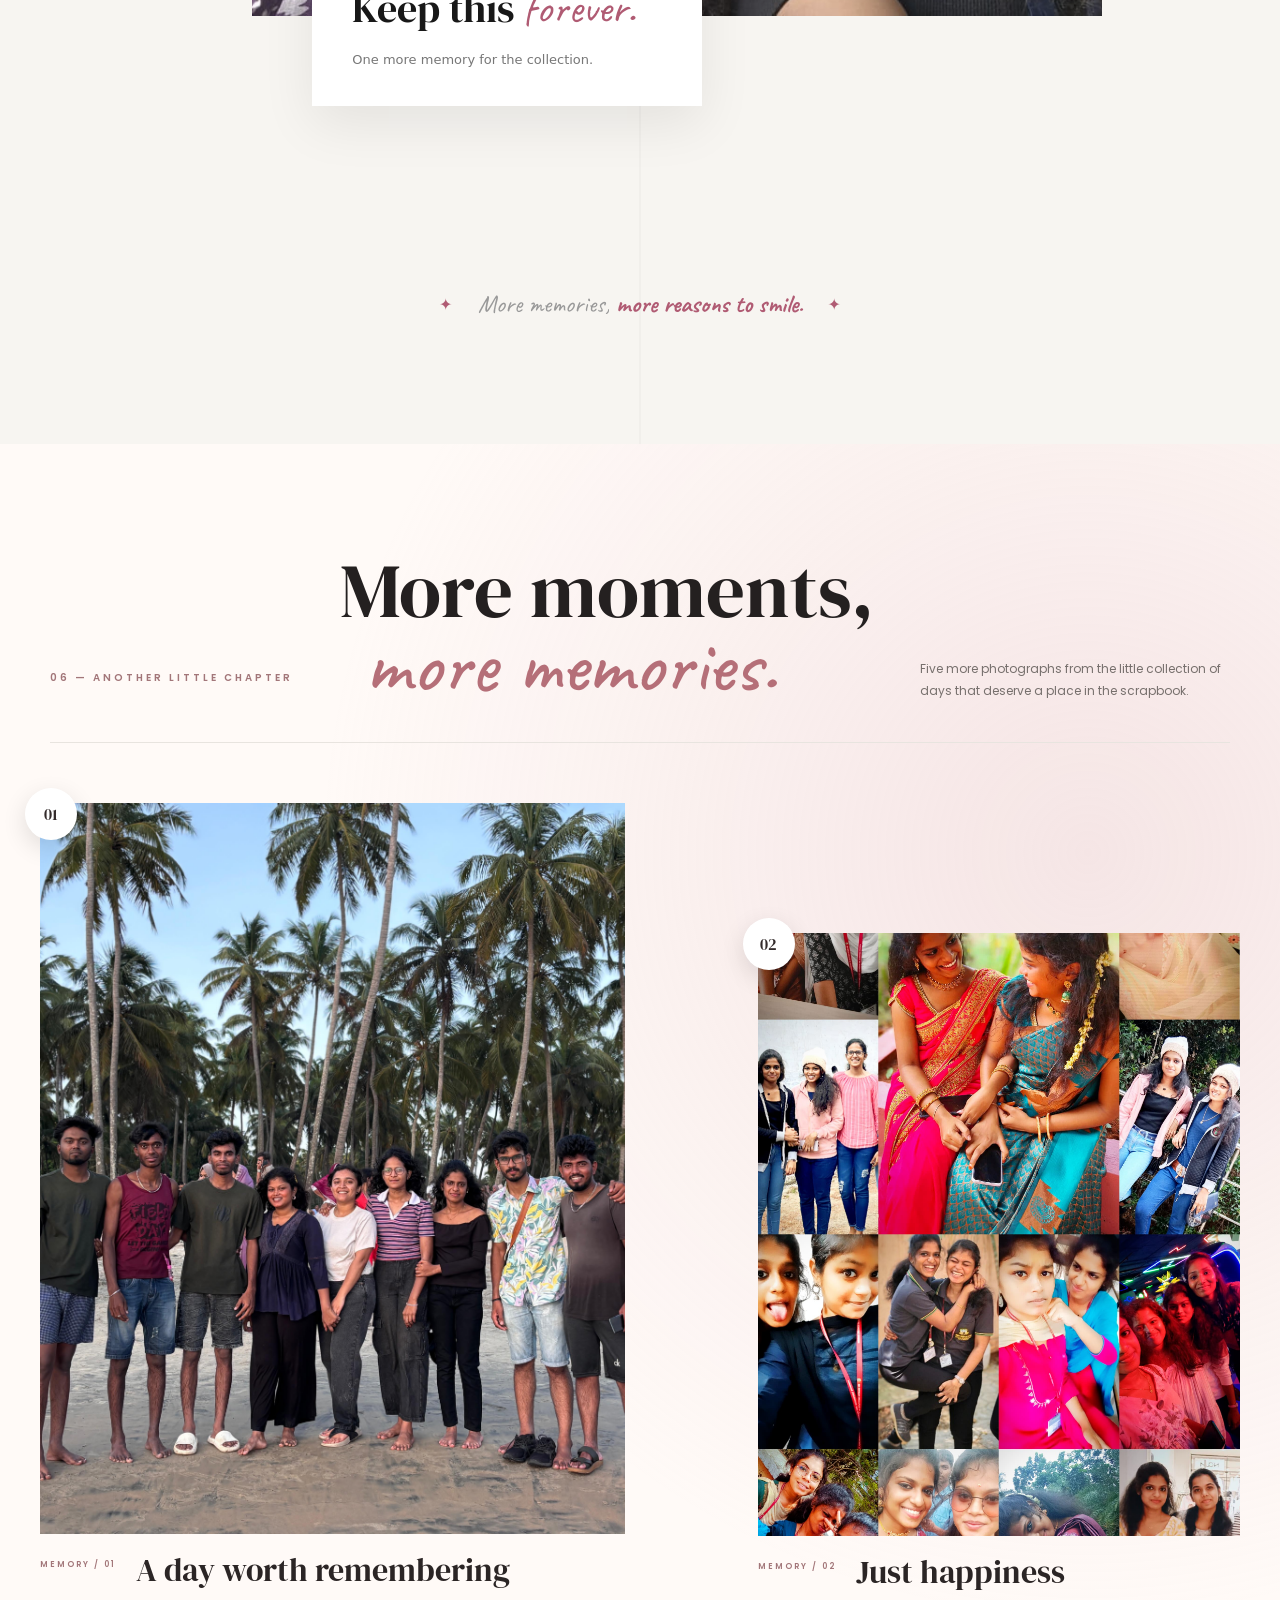
==== commit f5b043e3: "all 06 commit" ====
--- a/friends.html
+++ b/friends.html
@@ -400,9 +400,9 @@
                 controls
                 playsinline
                 preload="metadata"
-                poster="images/video1-poster.jpg"
-              >
-                <source src="videos/memory1.mp4" type="video/mp4" />
+                poster="images/video101.mp4"
+              >
+                <source src="images/video101.mp4" type="video/mp4" />
 
                 Your browser does not support video.
               </video>
@@ -927,13 +927,13 @@
               <span></span><span></span><span></span><span></span>
             </div>
 
-            <img src="images/fd4.jpeg" alt="Memory 01" loading="lazy" />
+            <img src="images/boys2.jpg" alt="Memory 01" loading="lazy" />
 
             <div class="film-overlay">
               <button
                 type="button"
                 onclick="
-                  openImage('images/fd4.jpeg', 'Another Beautiful Memory ❤️')
+                  openImage('images/boys2.jpg', 'Another Beautiful Memory ❤️')
                 "
               >
                 <i class="fa-solid fa-expand"></i>
@@ -1248,4 +1248,4 @@
 
     <script src="friends.js"></script>
   </body>
-</html>
+  </html>
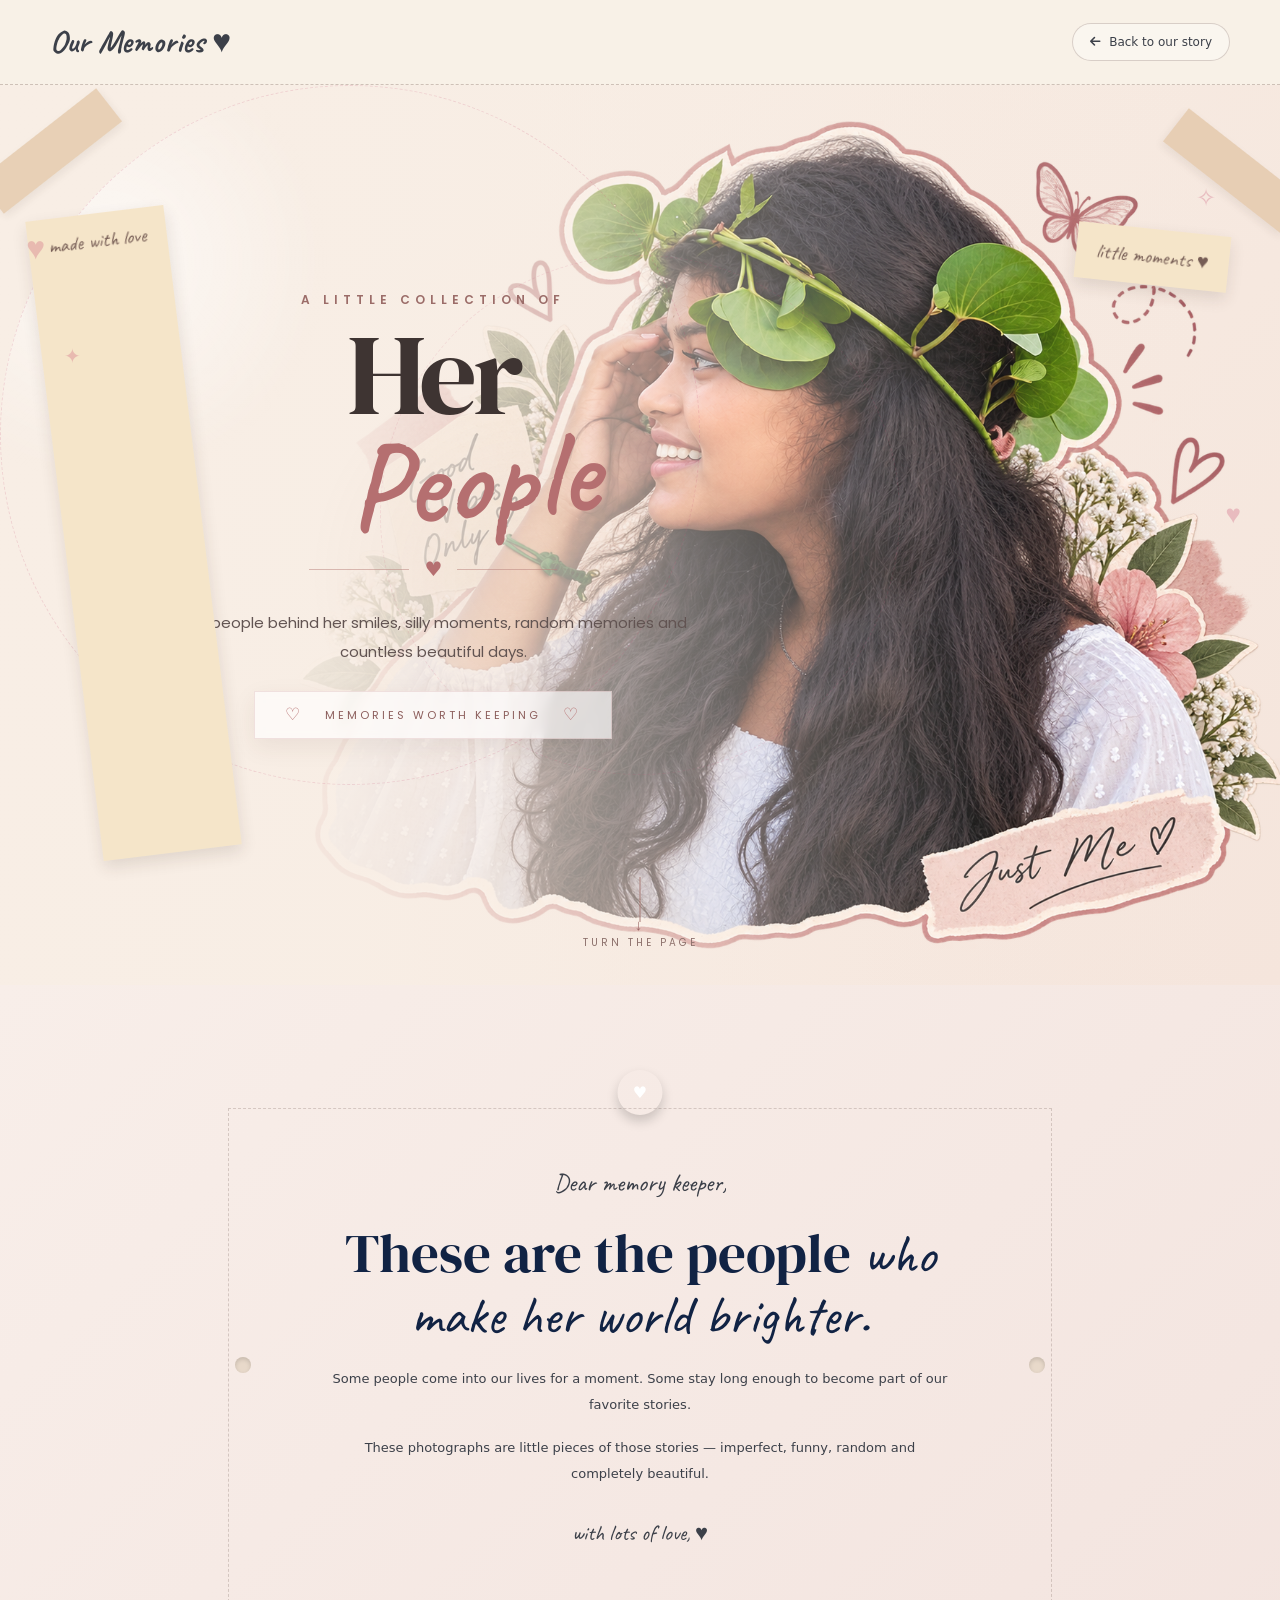
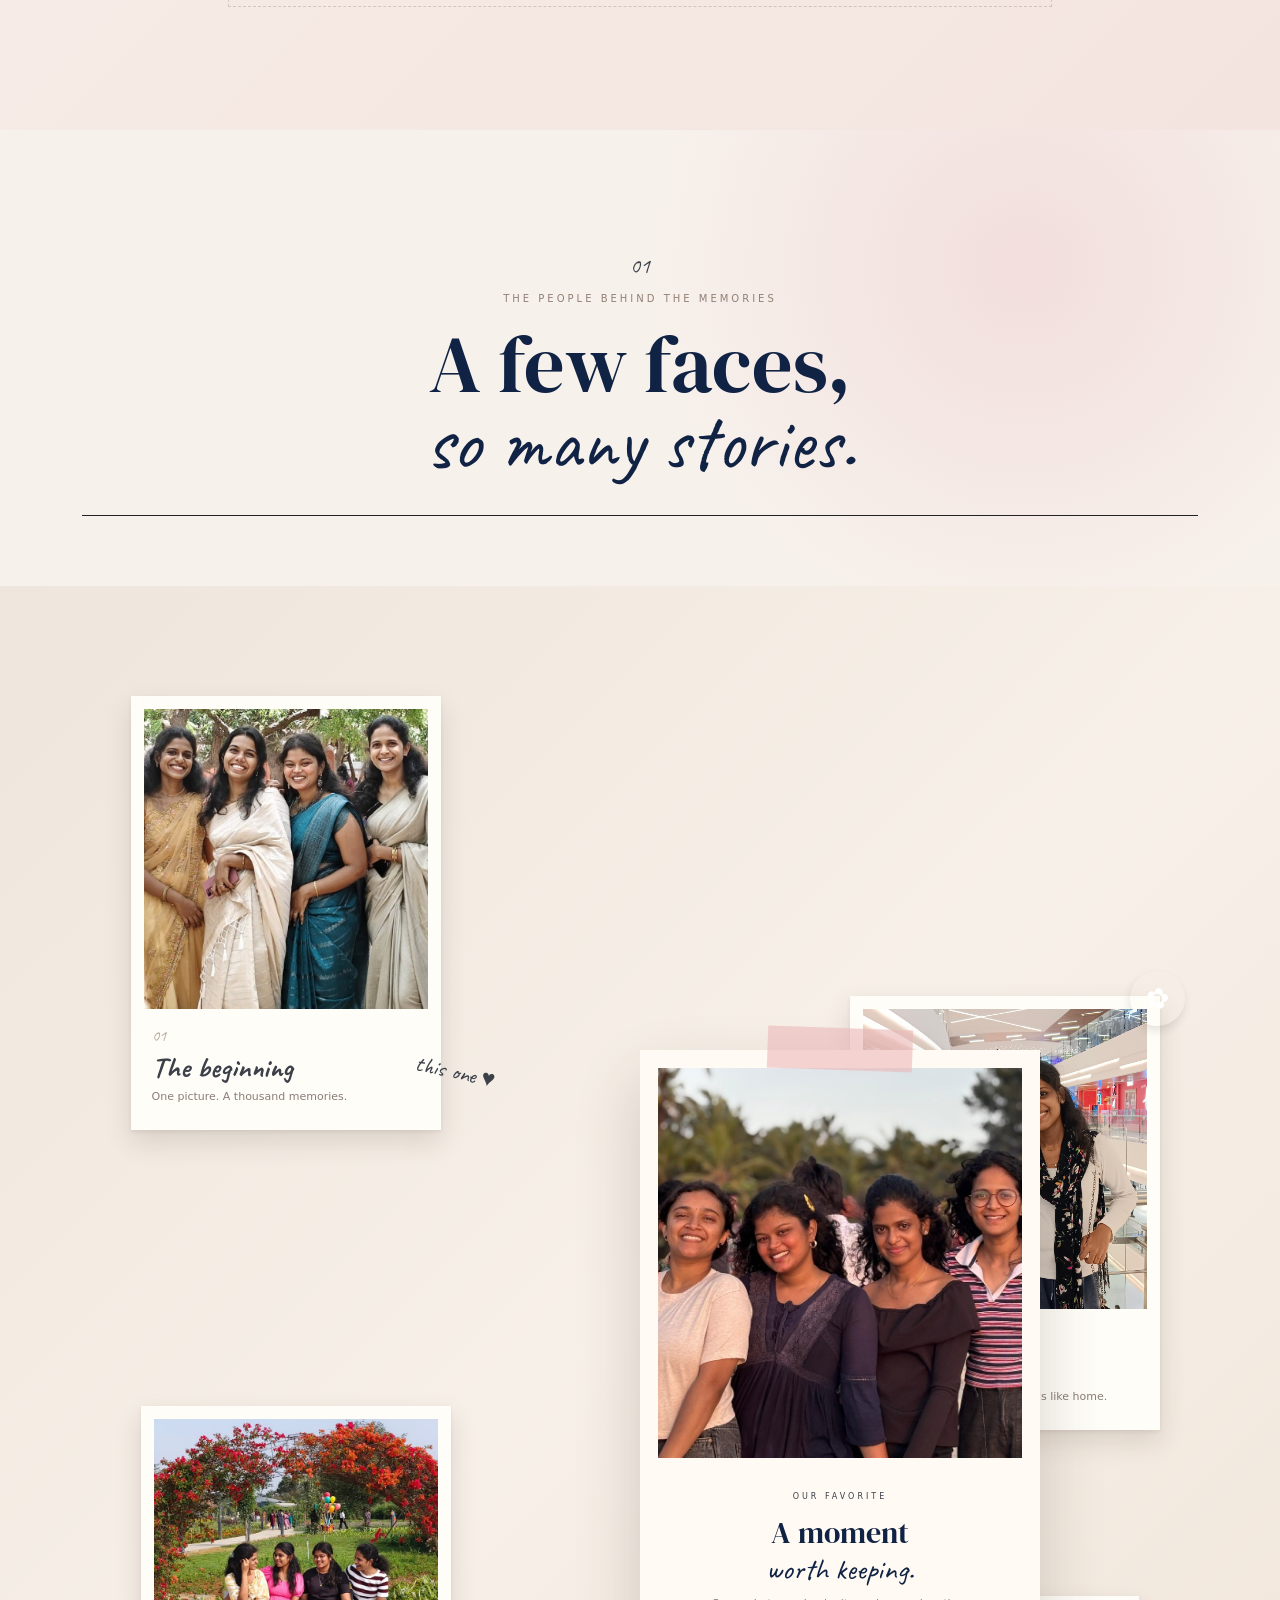
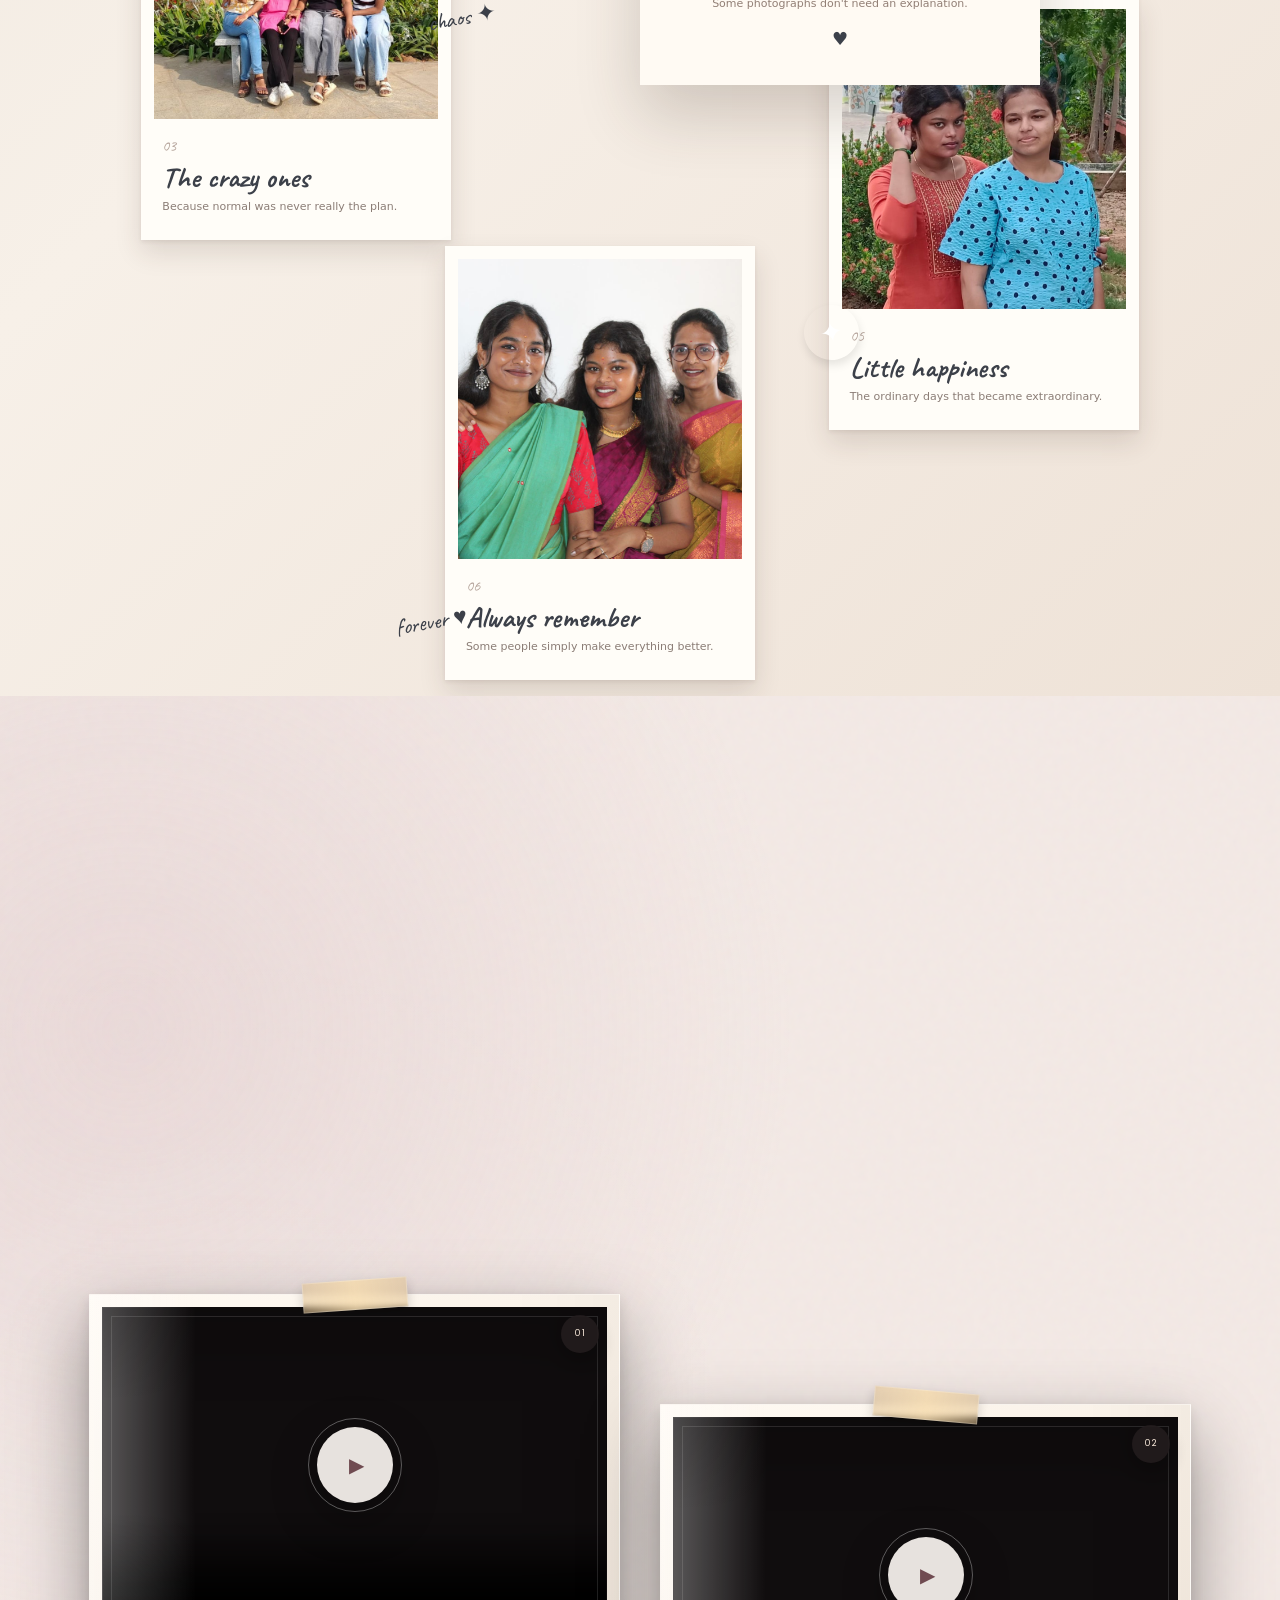
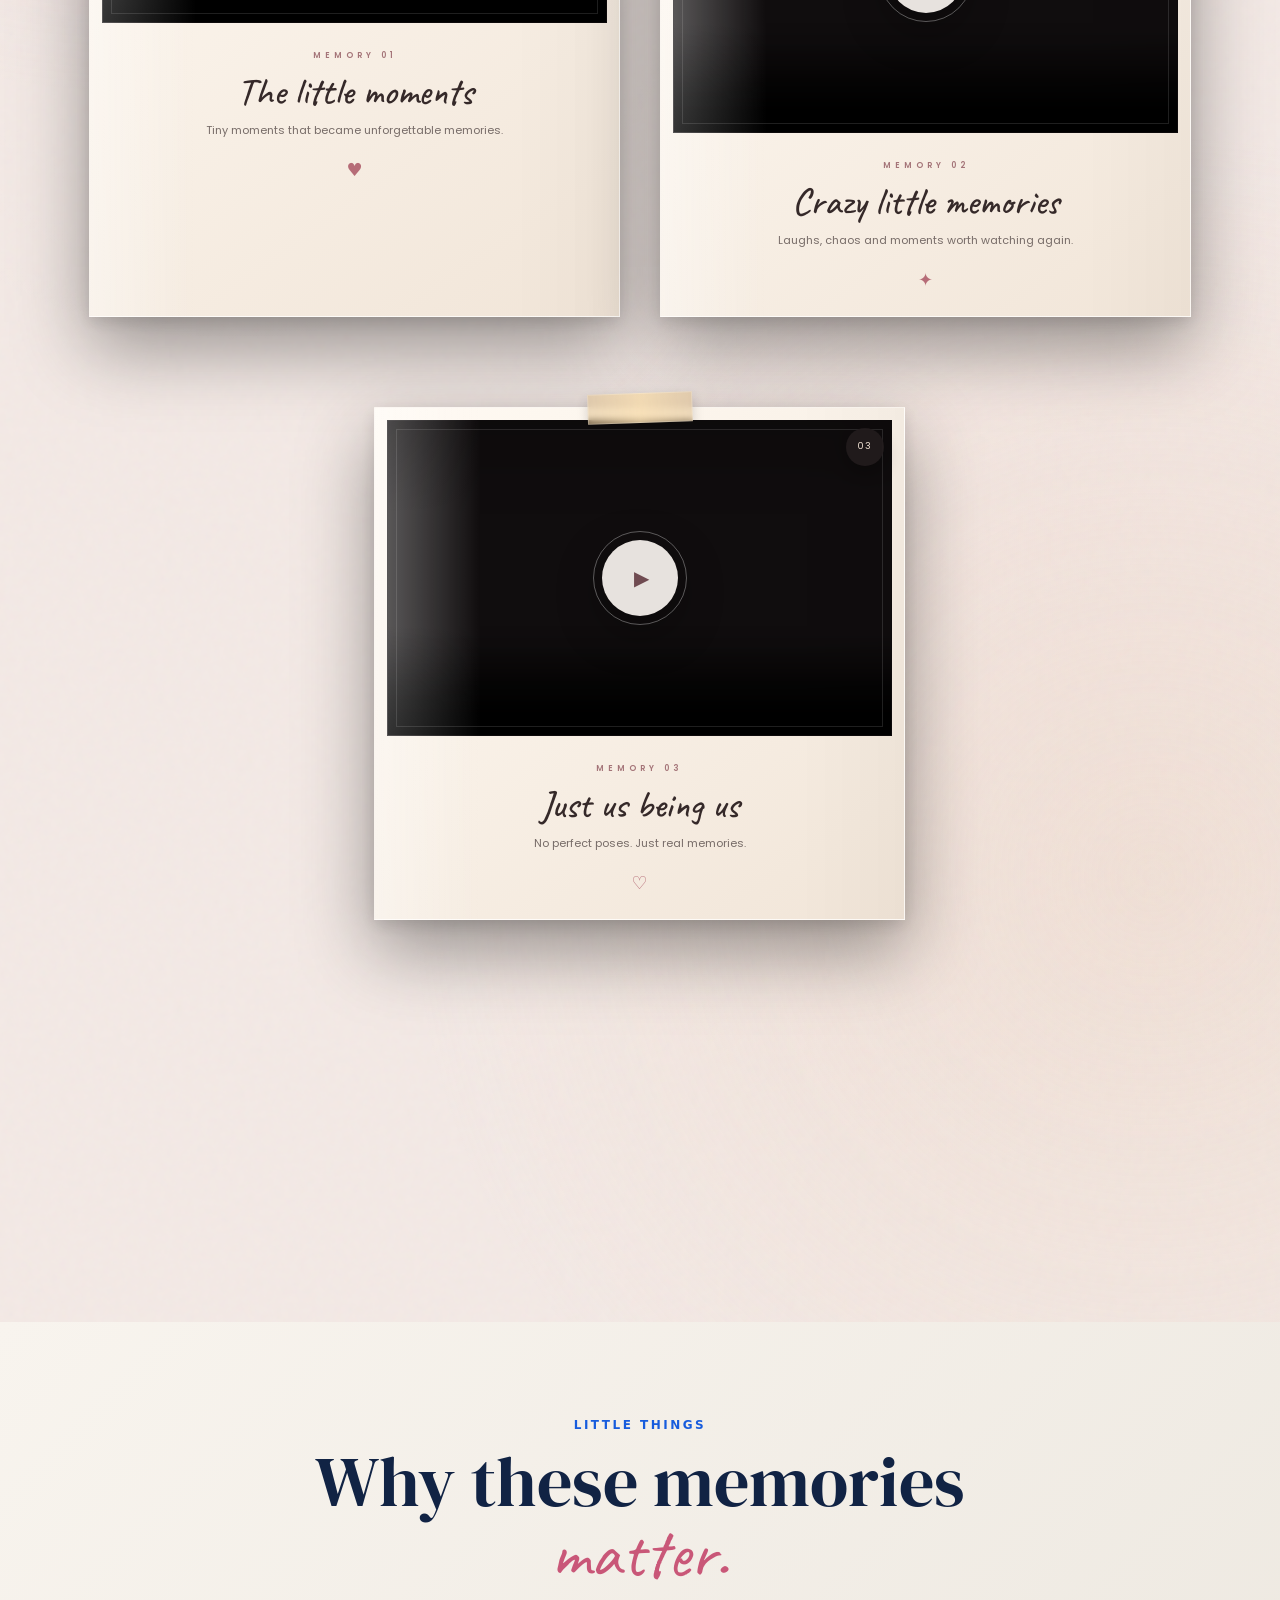
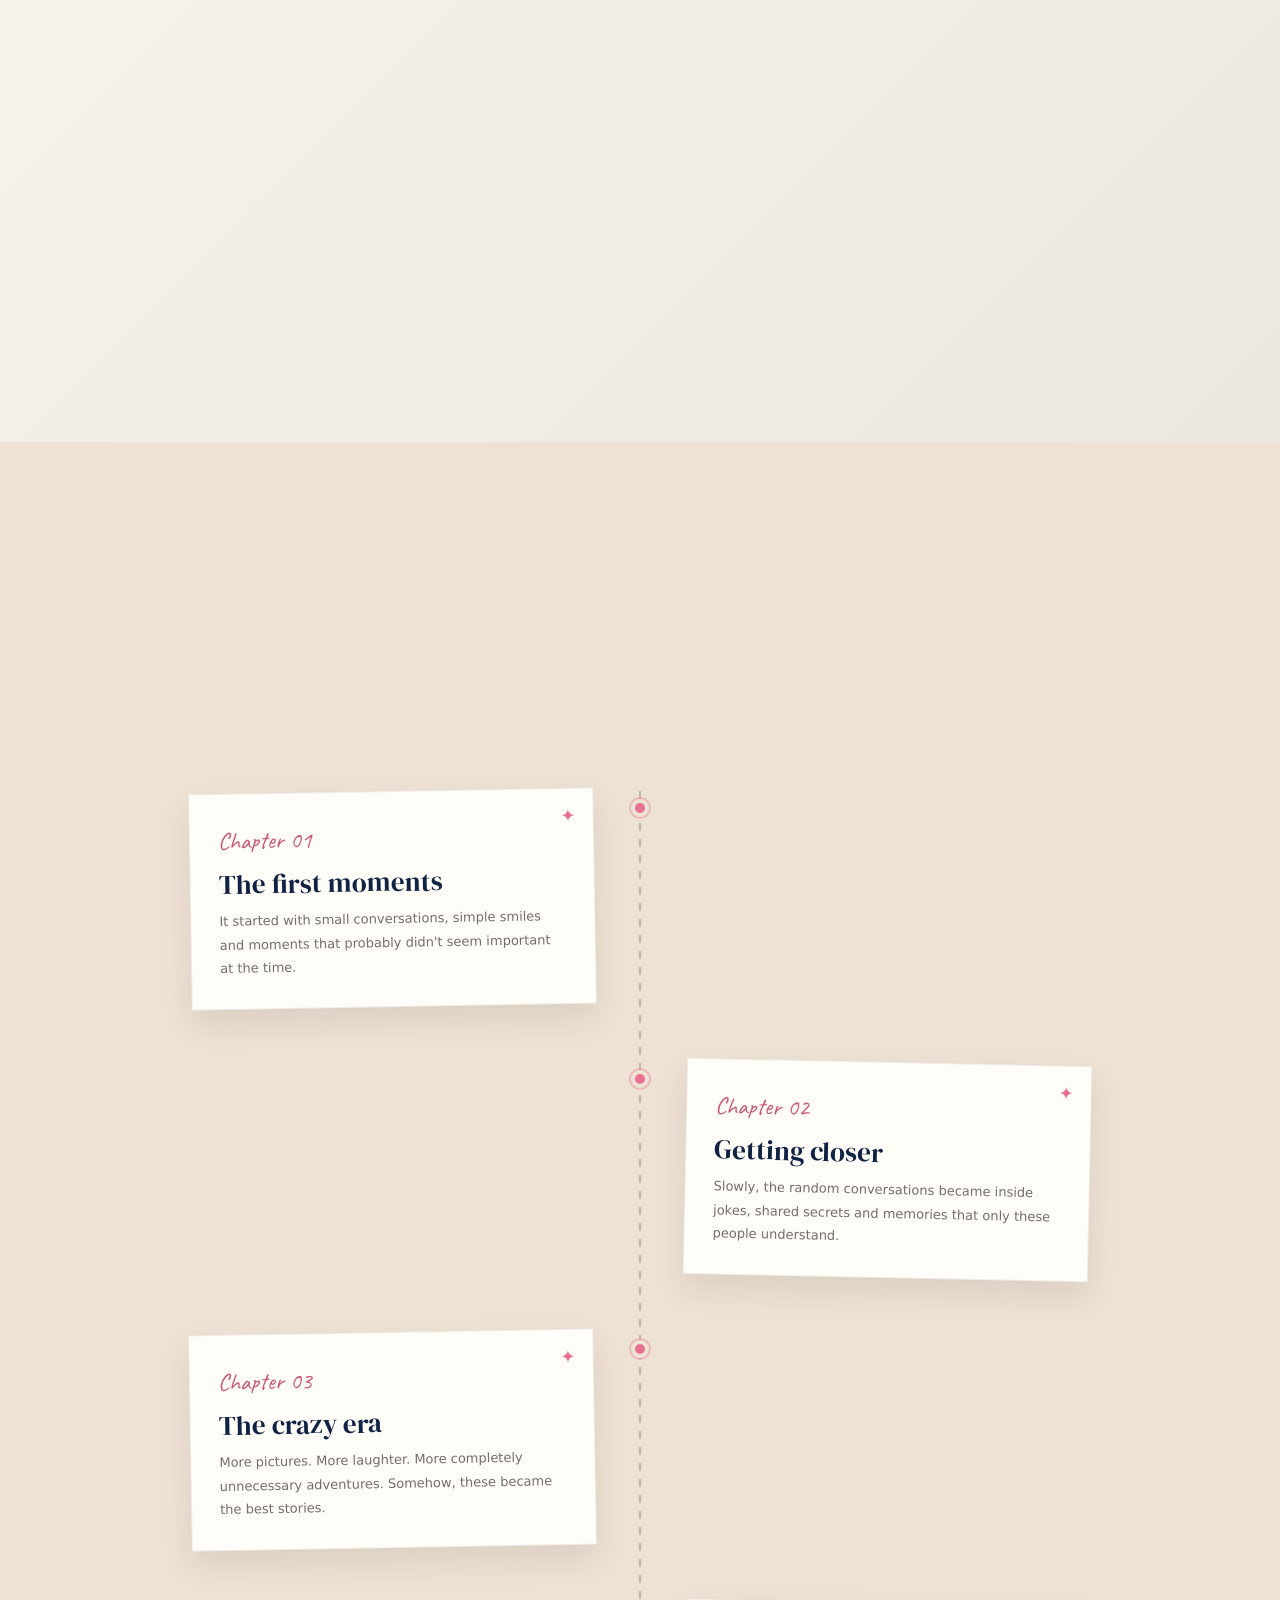
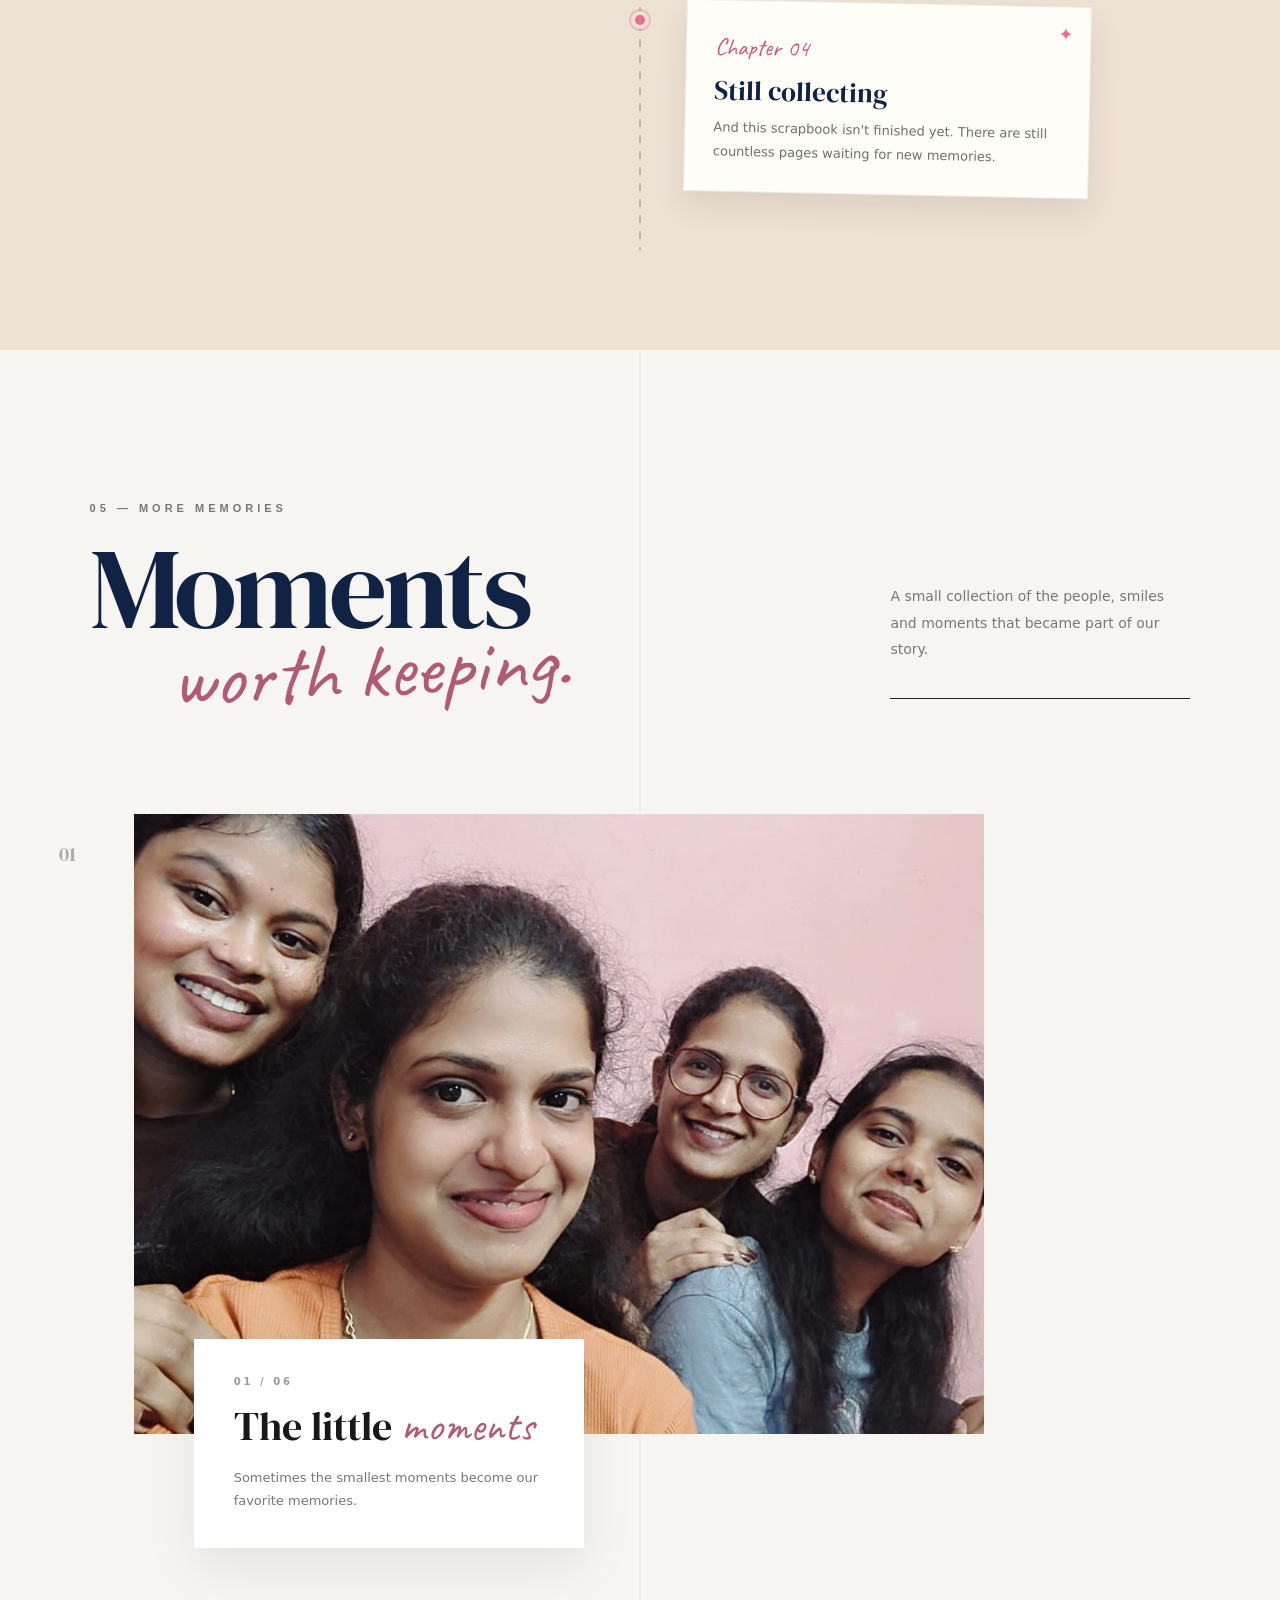
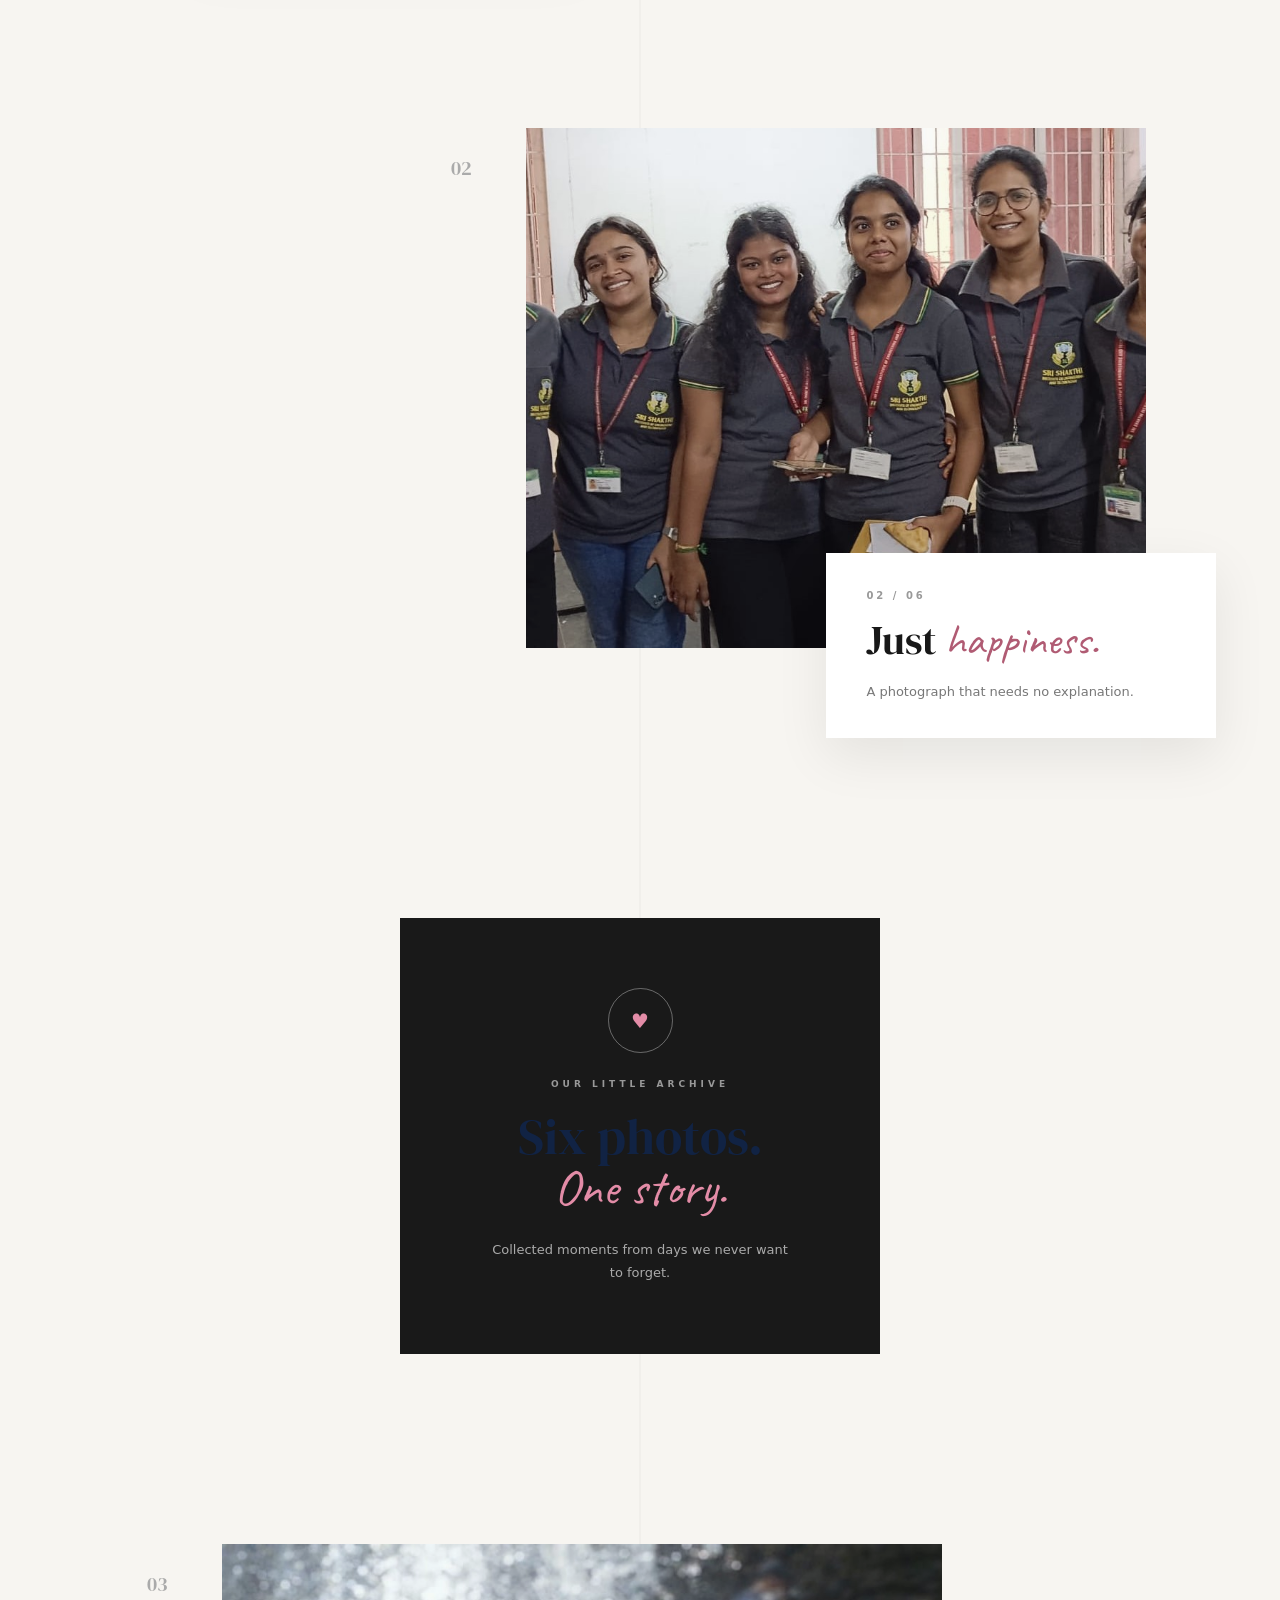
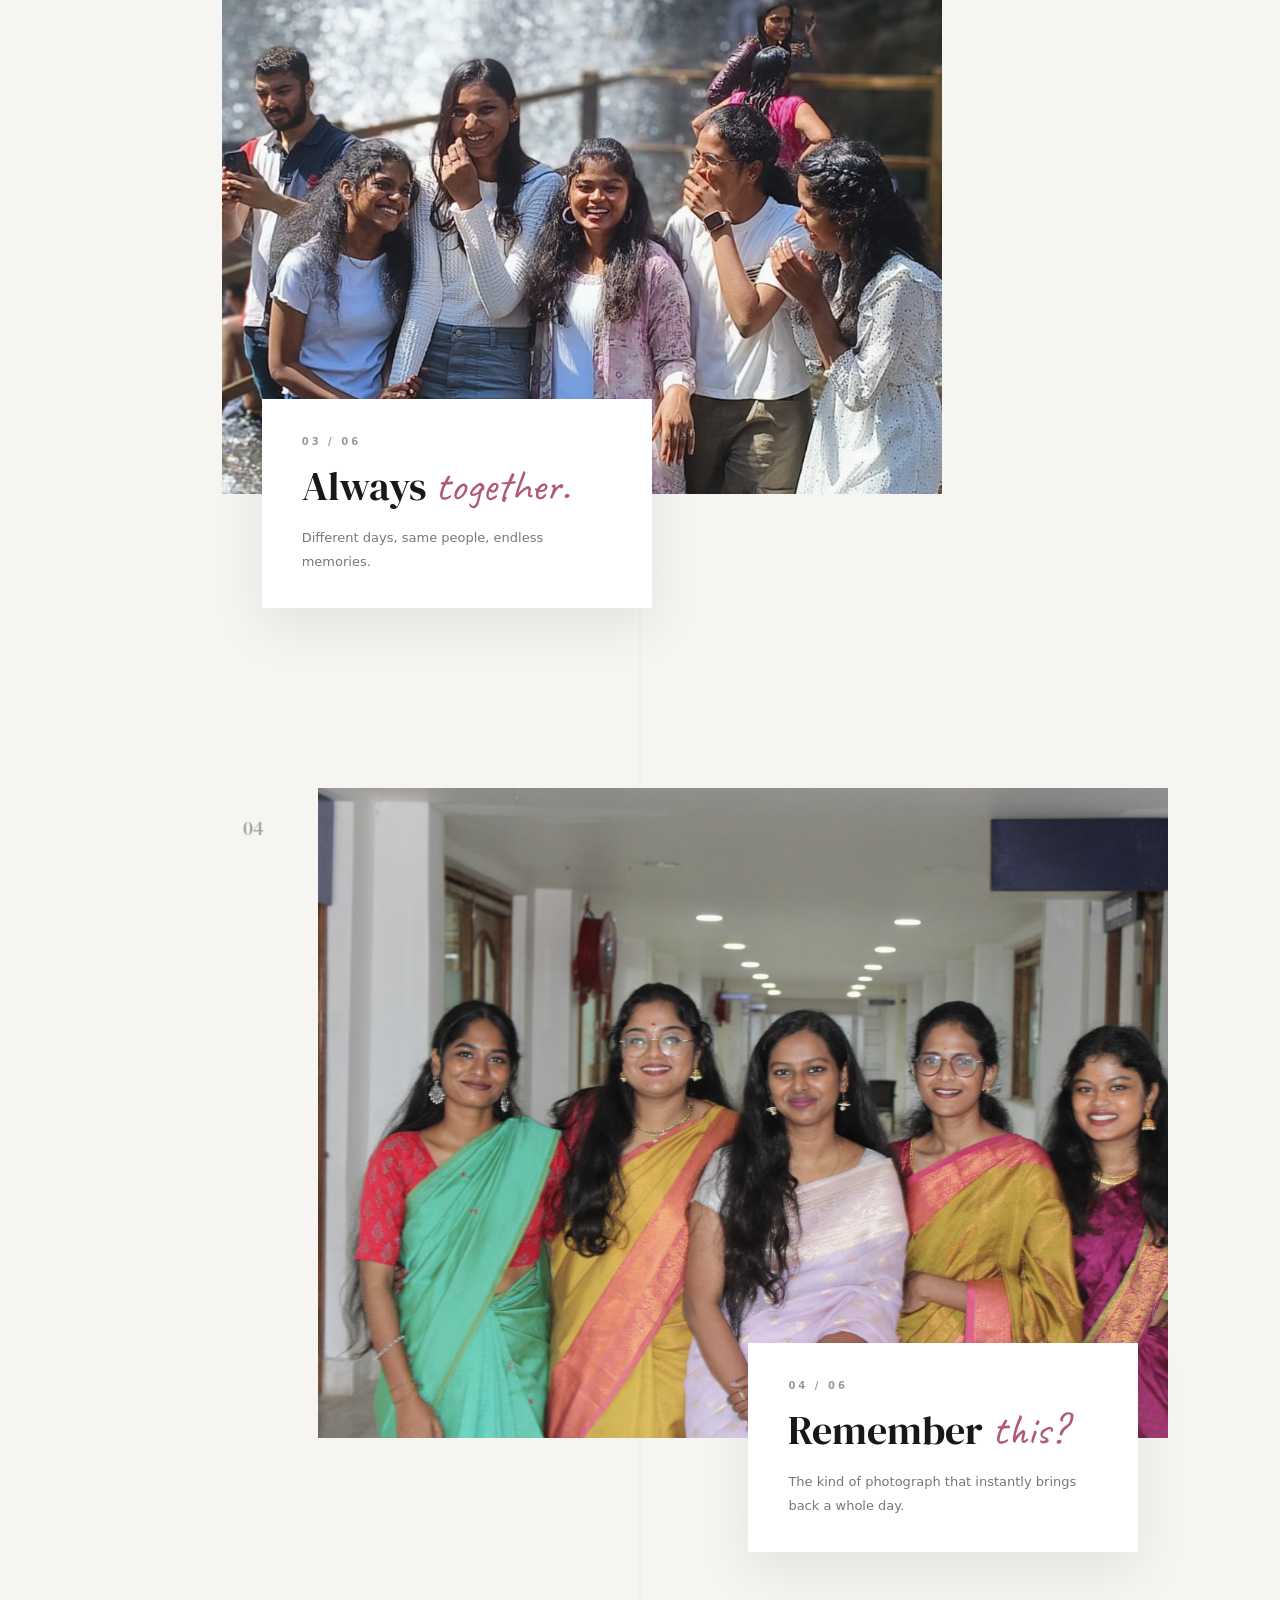
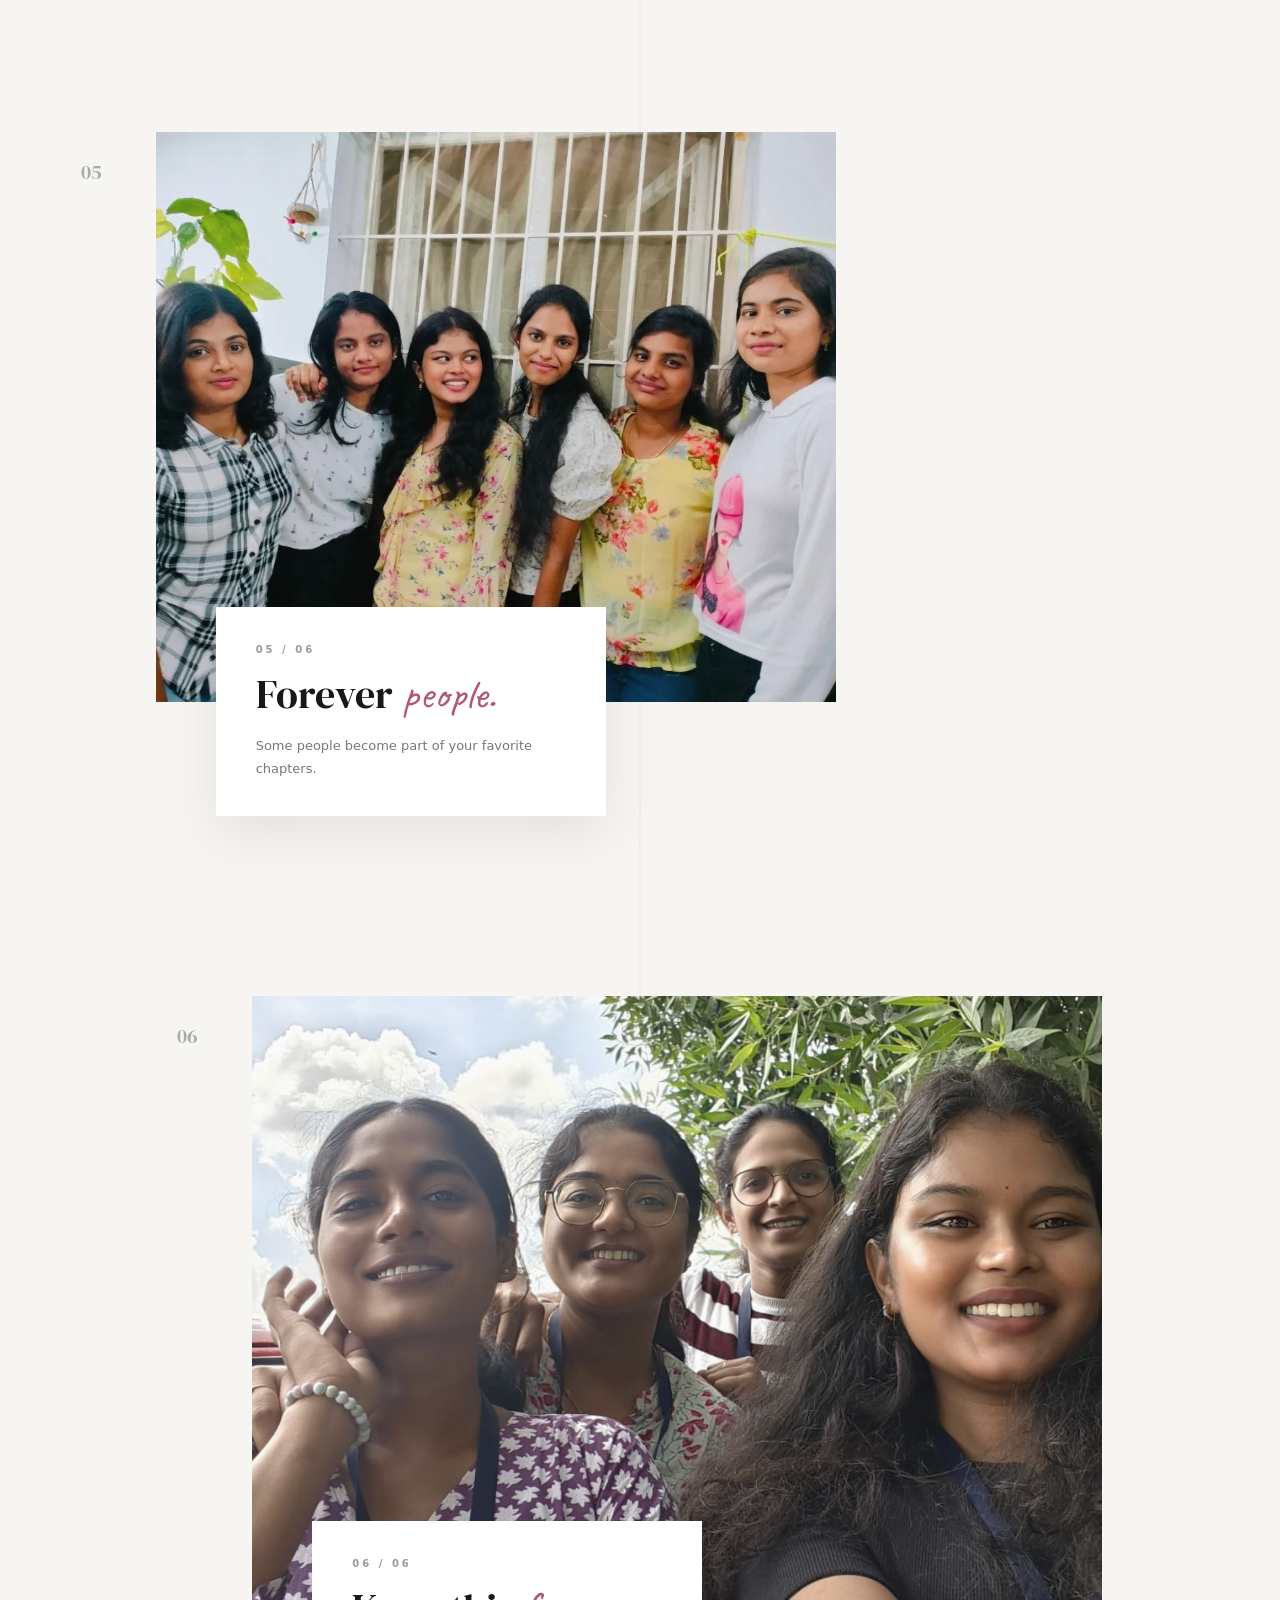
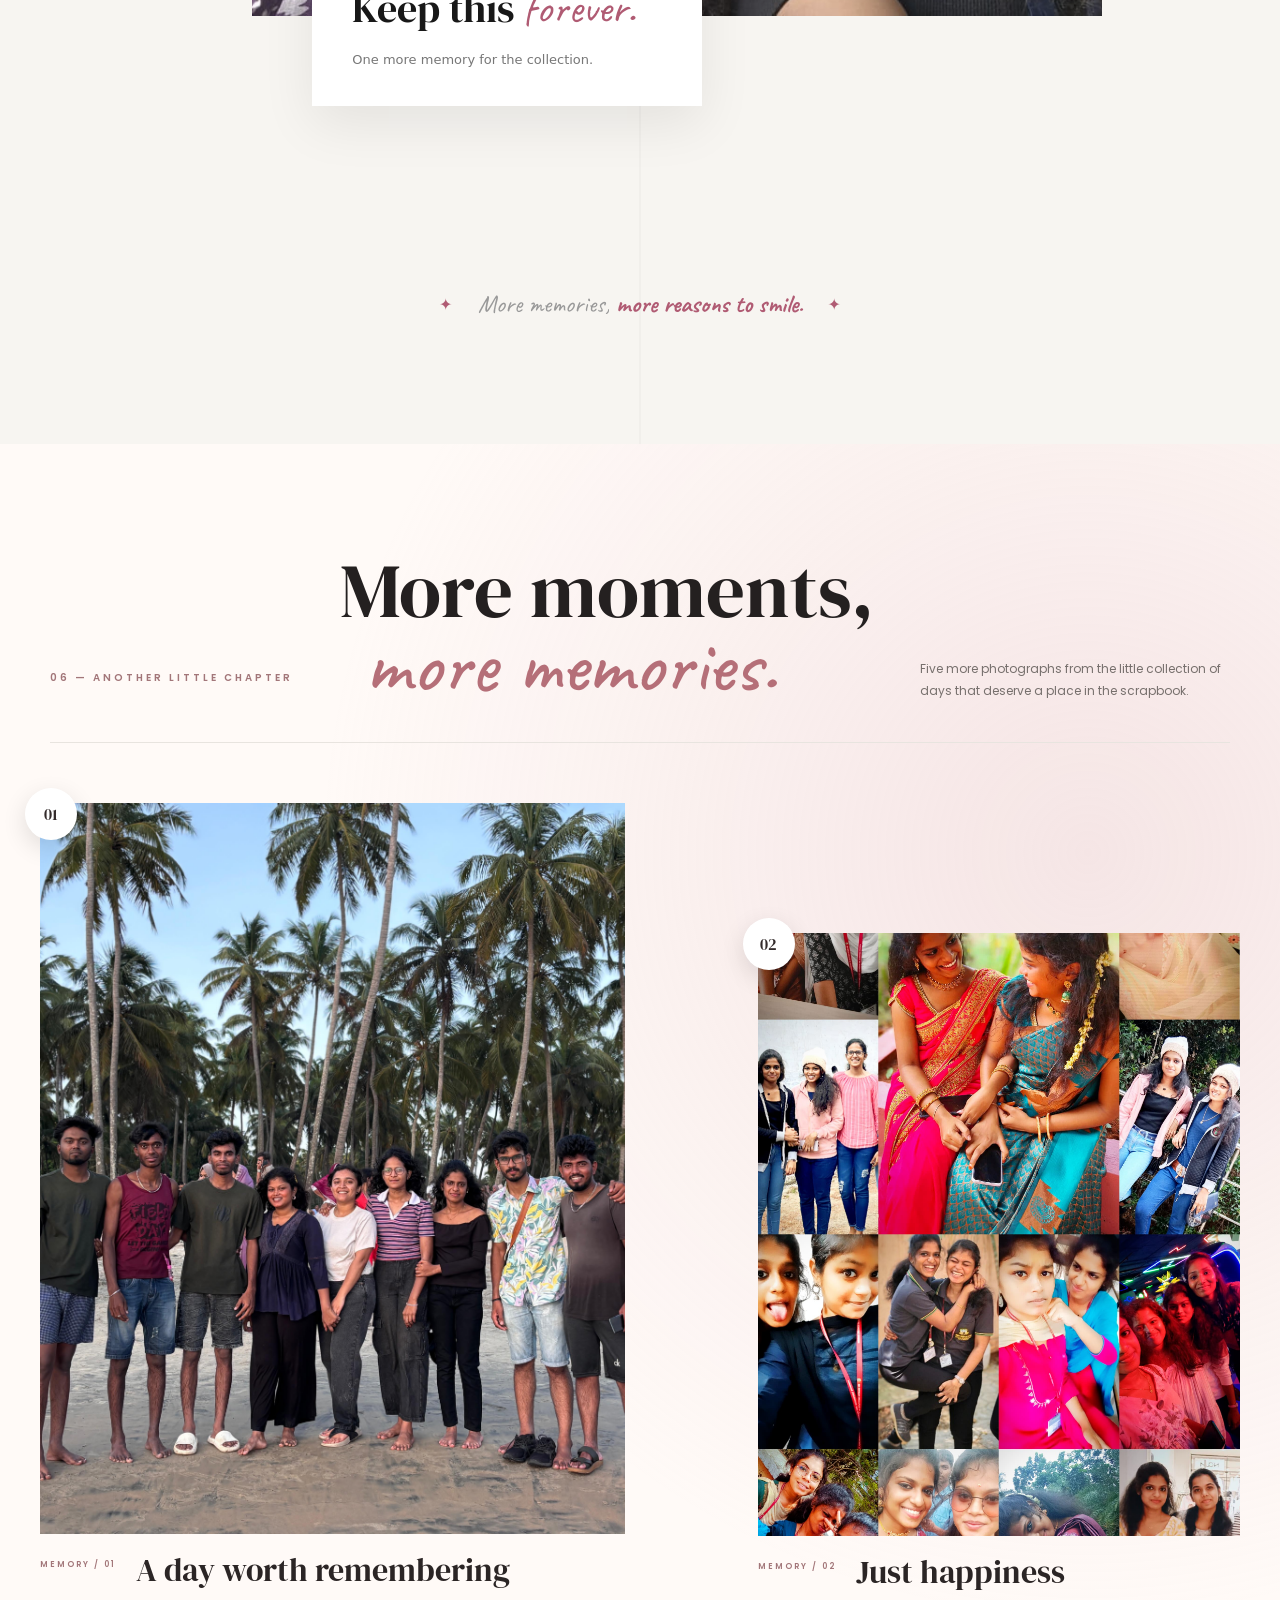
==== commit f108bd7c: "all commit" ====
--- a/friends.html
+++ b/friends.html
@@ -432,7 +432,7 @@
                 preload="metadata"
                 poster="images/video2-poster.jpg"
               >
-                <source src="videos/memory2.mp4" type="video/mp4" />
+                <source src="images/video102.mp4" type="video/mp4" />
 
                 Your browser does not support video.
               </video>
@@ -462,7 +462,7 @@
                 preload="metadata"
                 poster="images/video3-poster.jpg"
               >
-                <source src="videos/memory3.mp4" type="video/mp4" />
+                <source src="images/video103.mp4" type="video/mp4" />
 
                 Your browser does not support video.
               </video>
